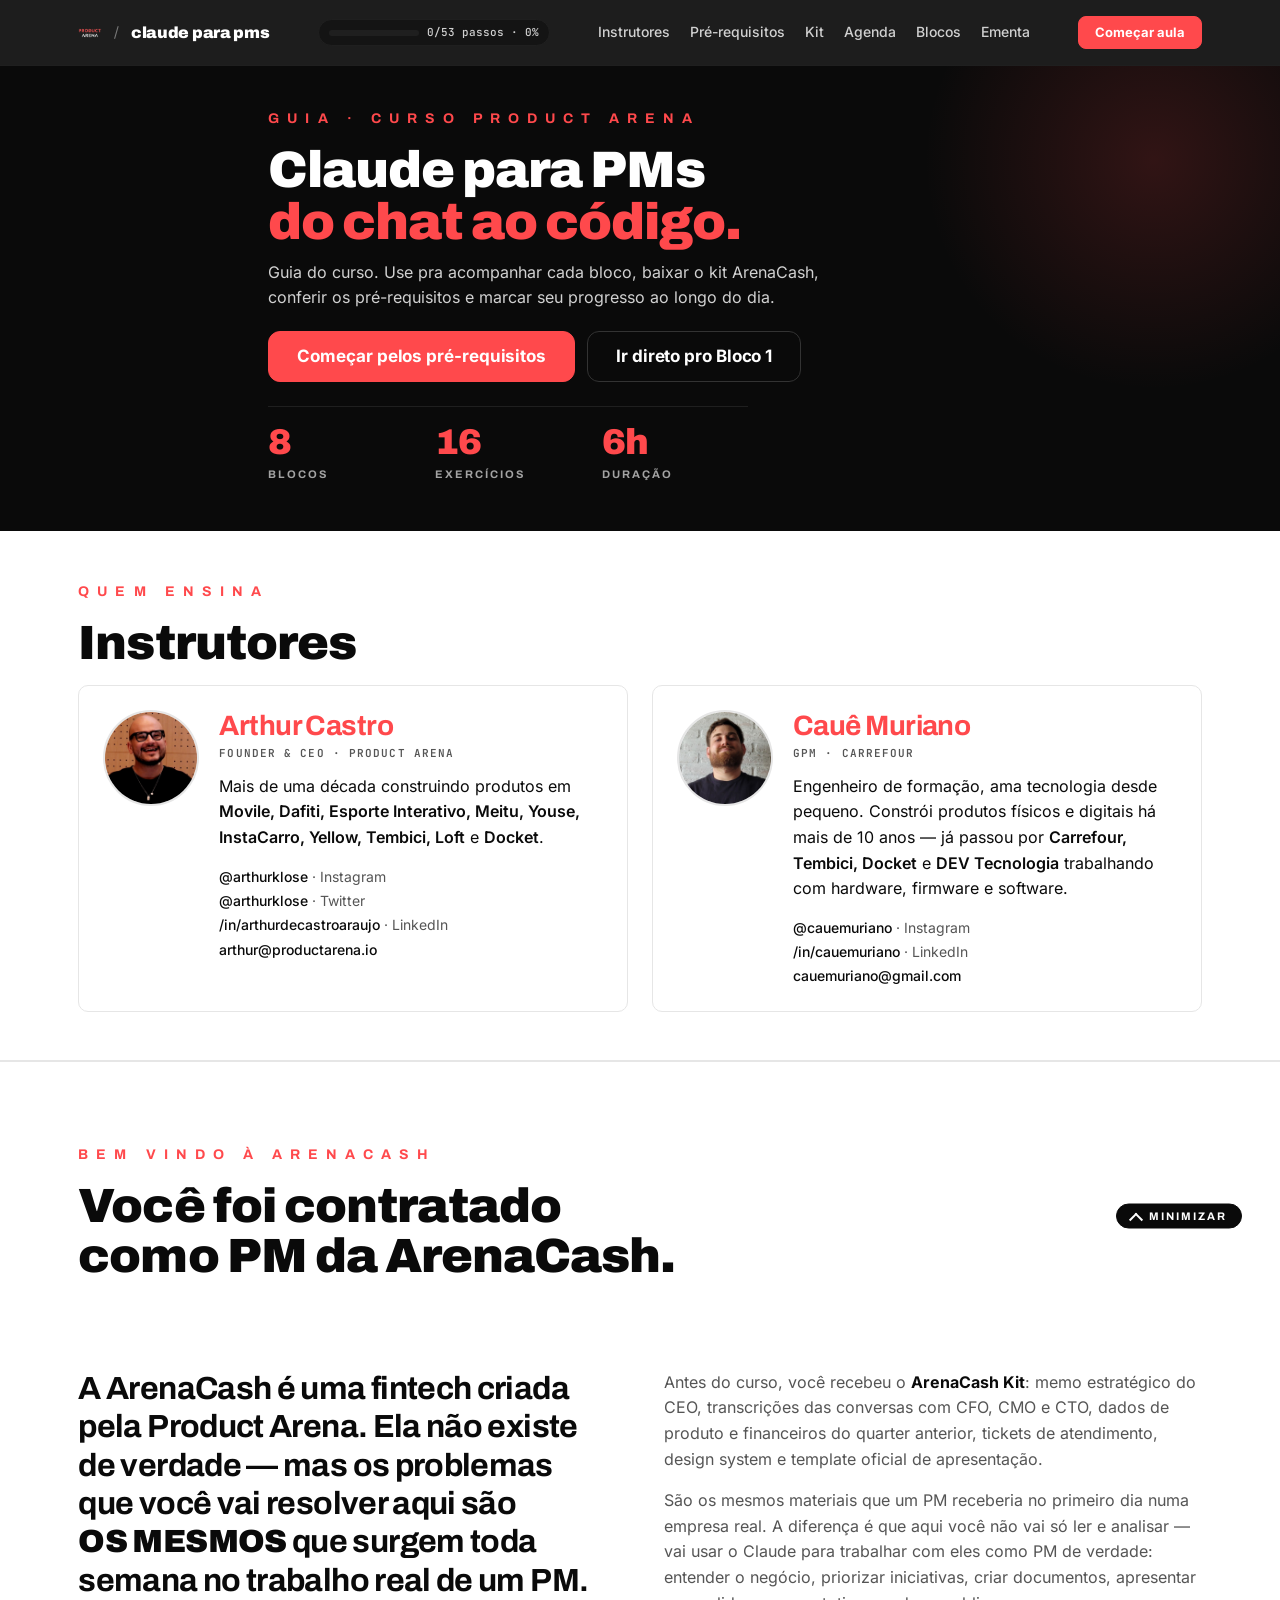
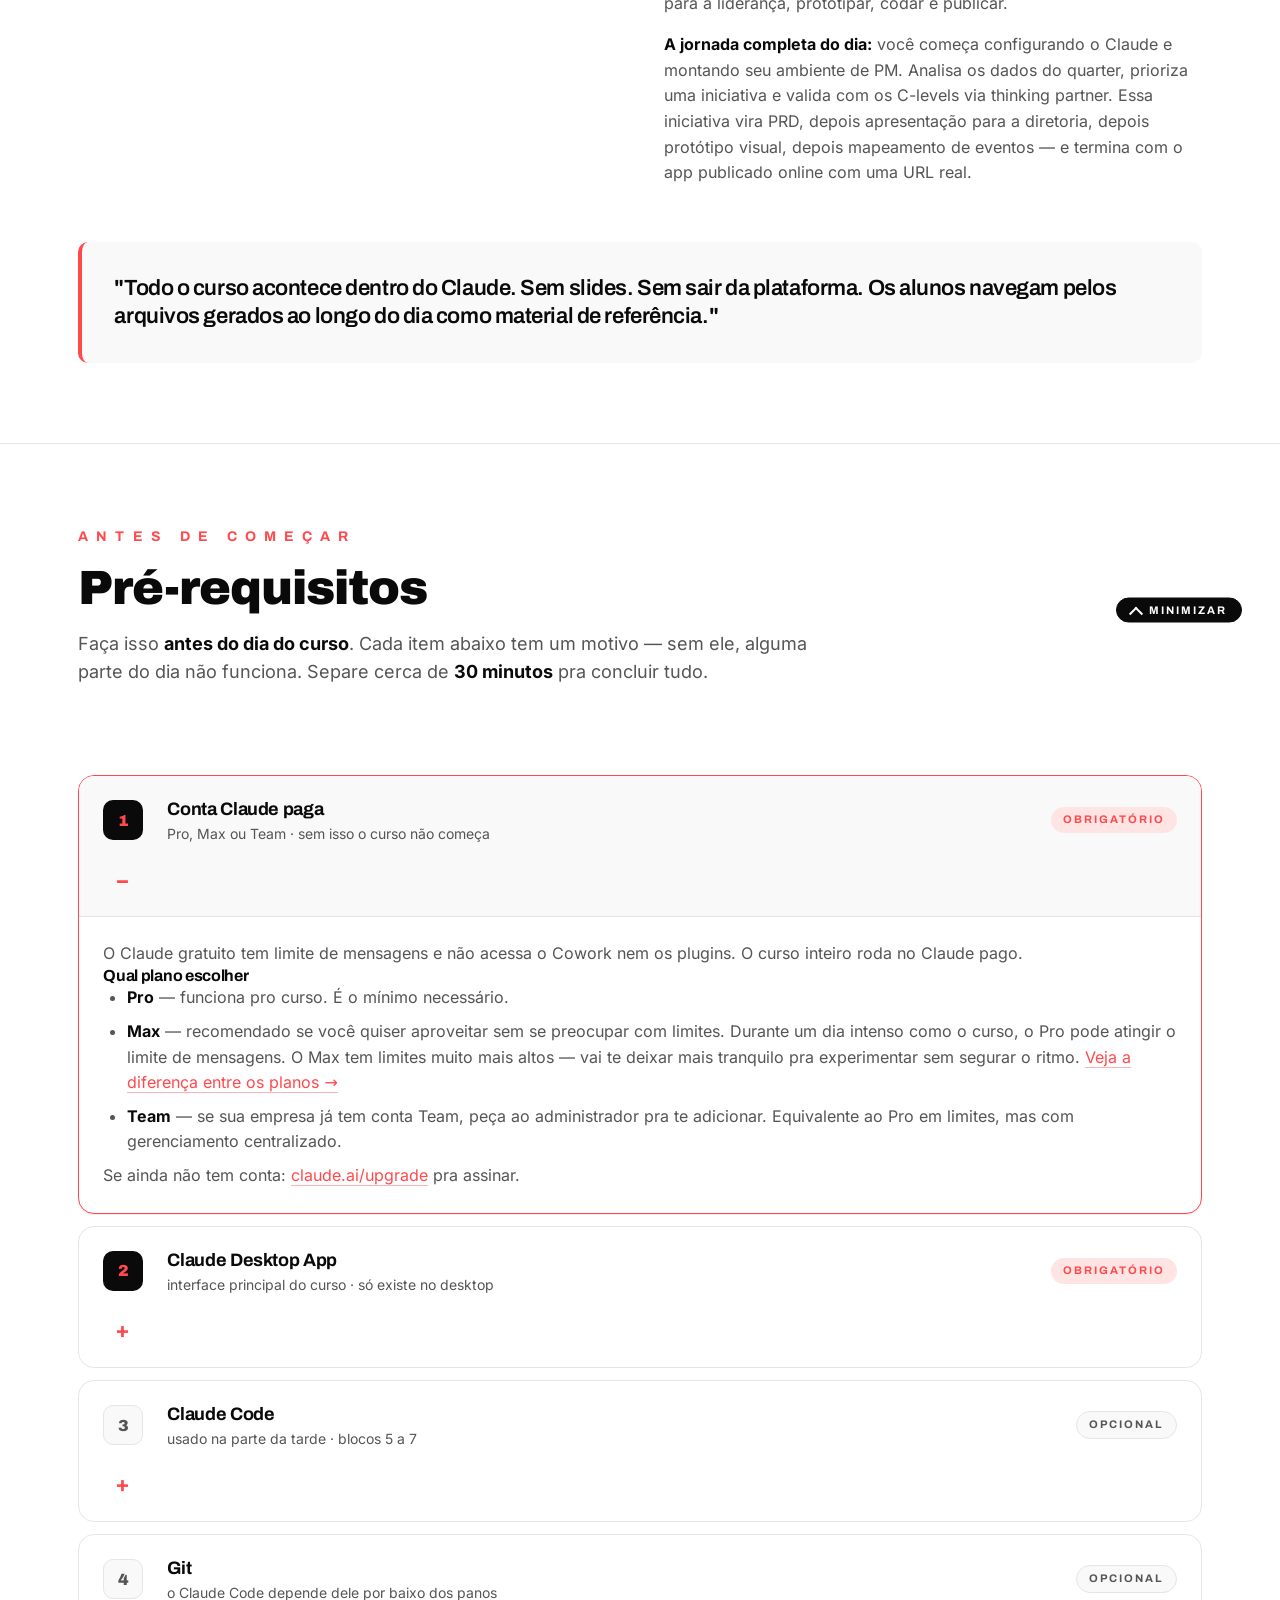
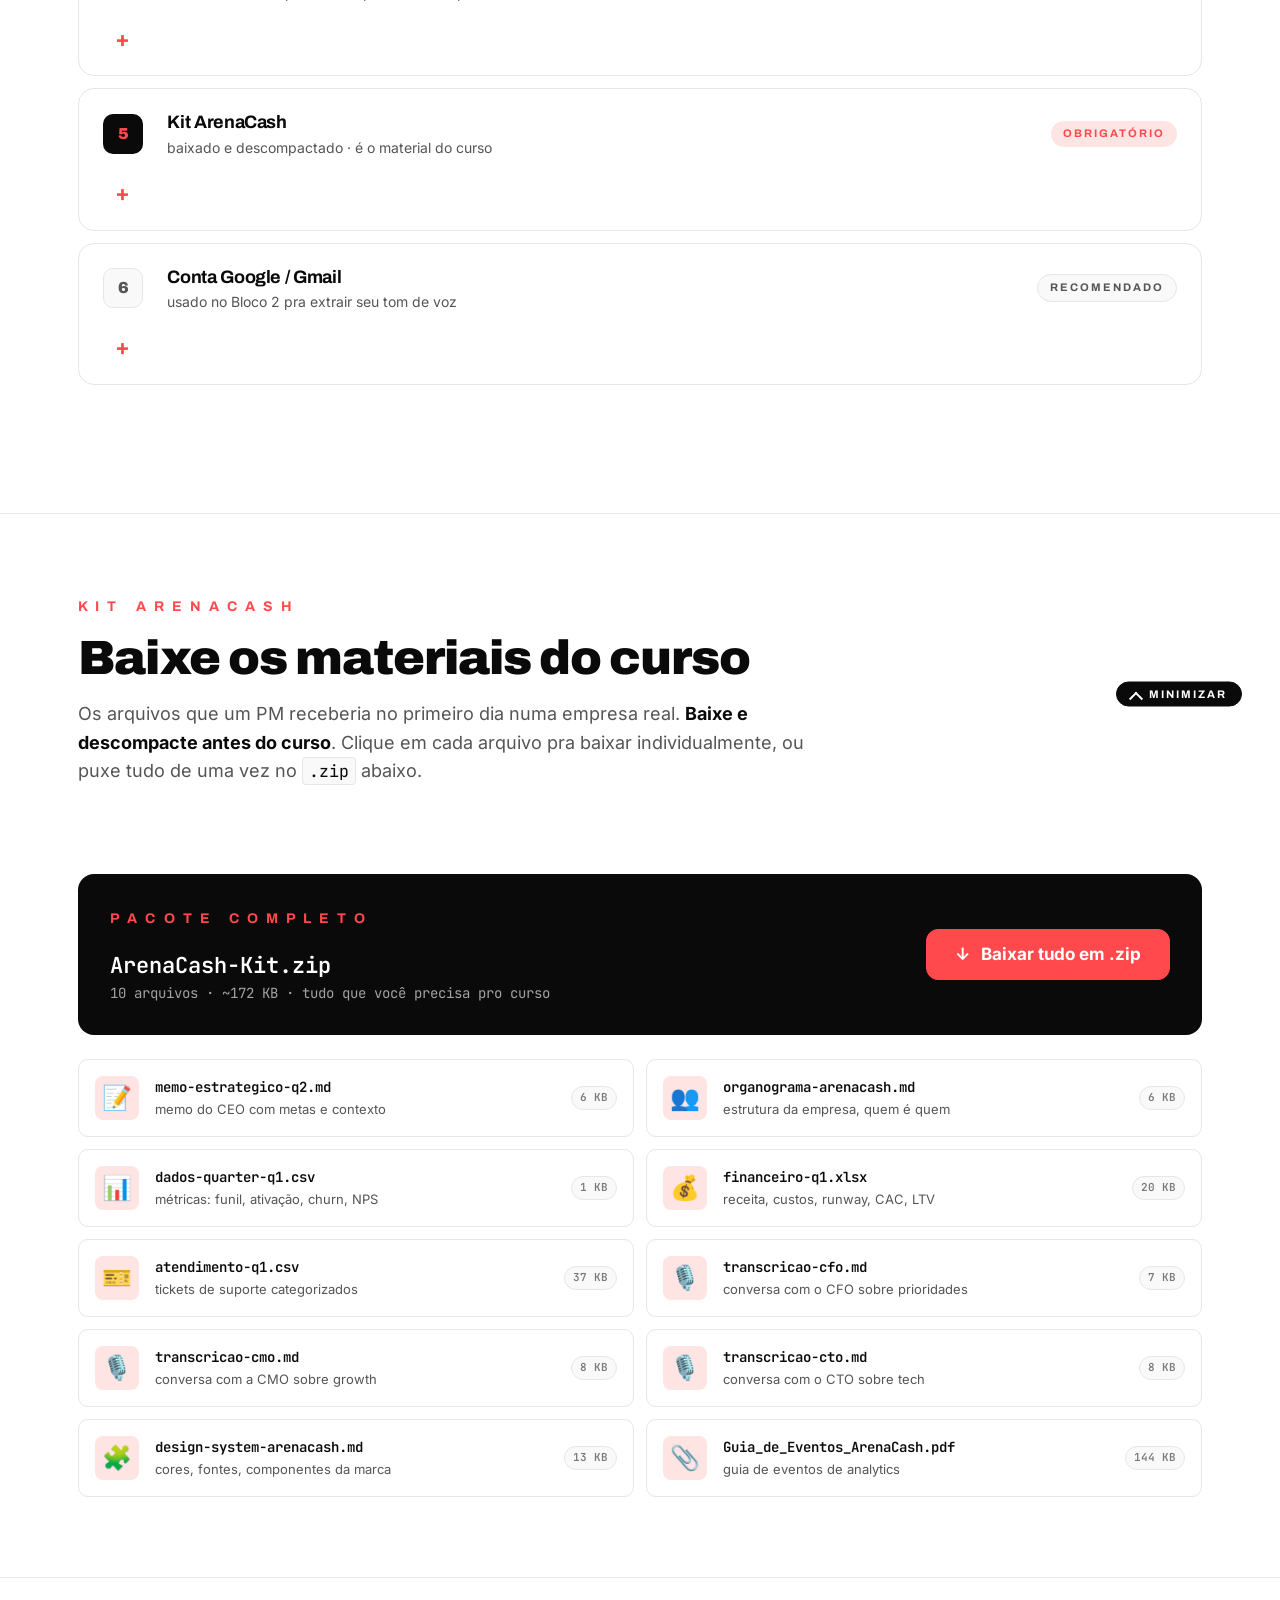
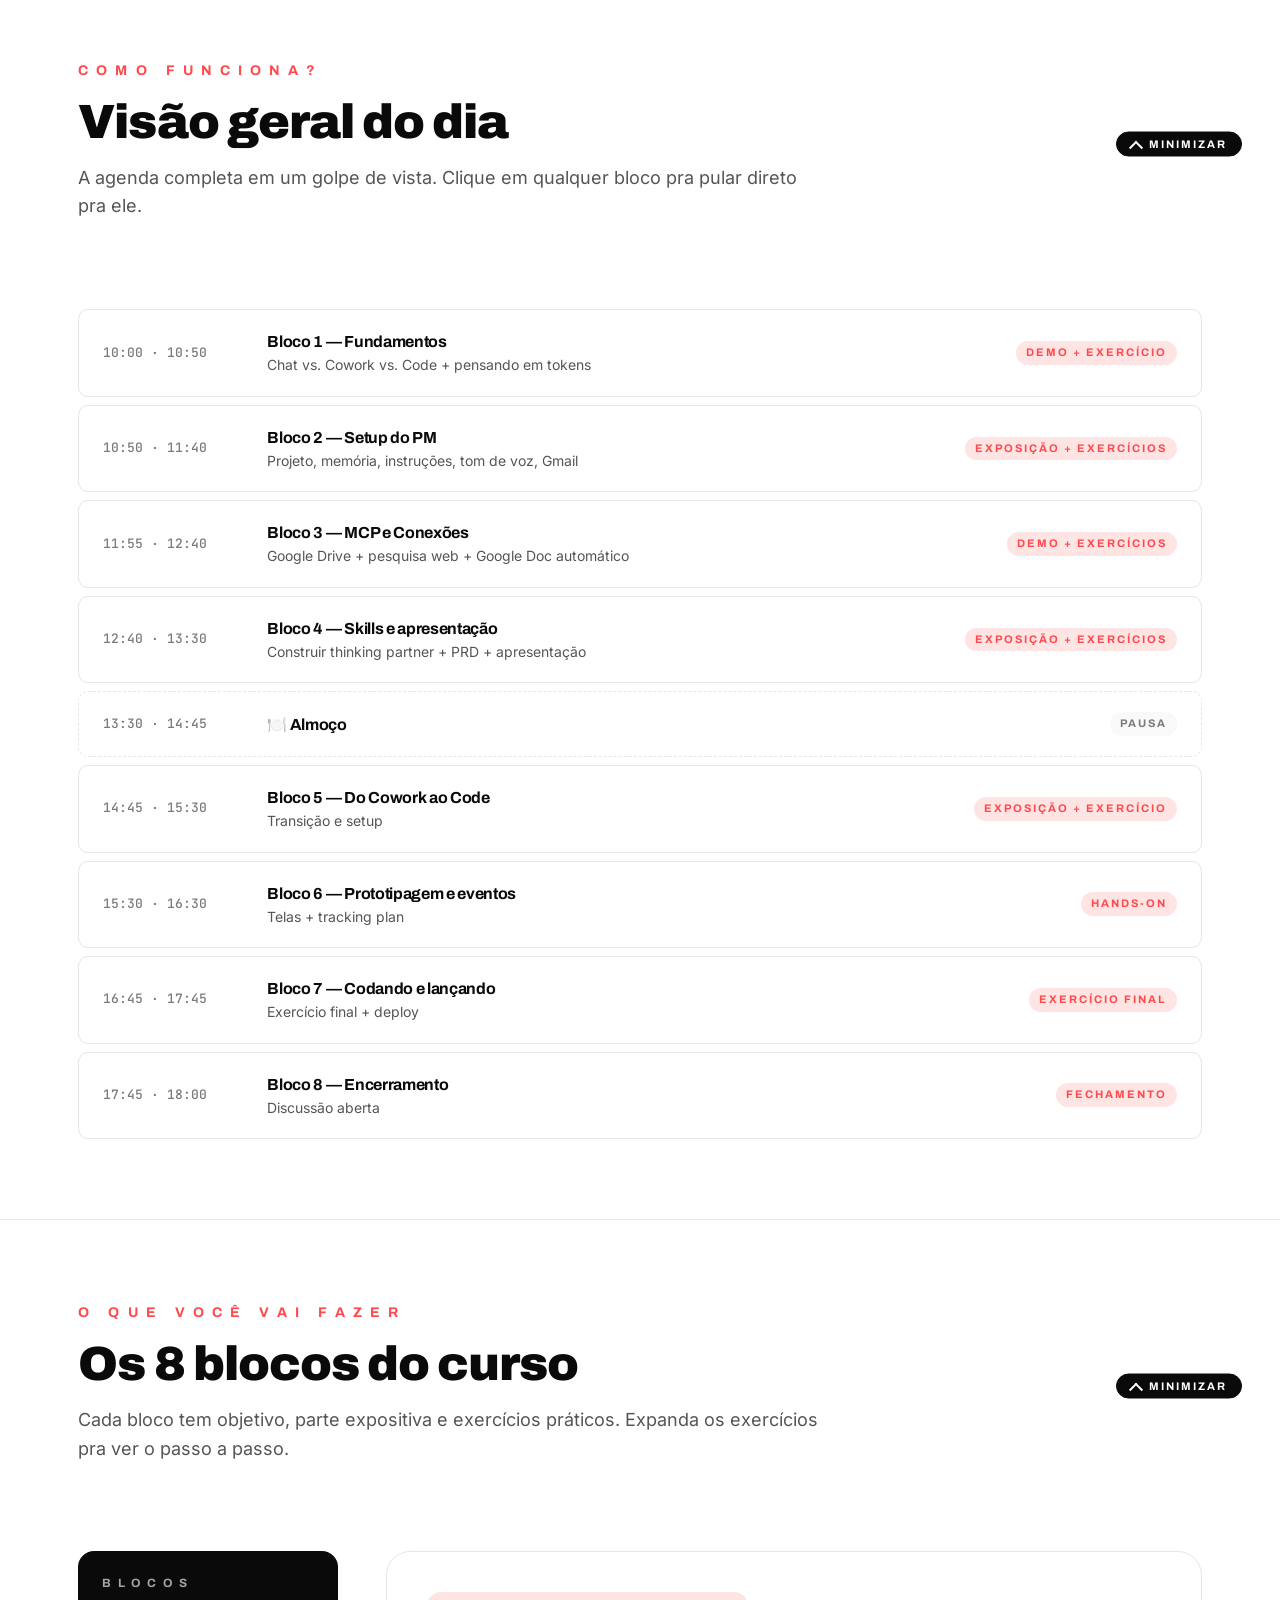
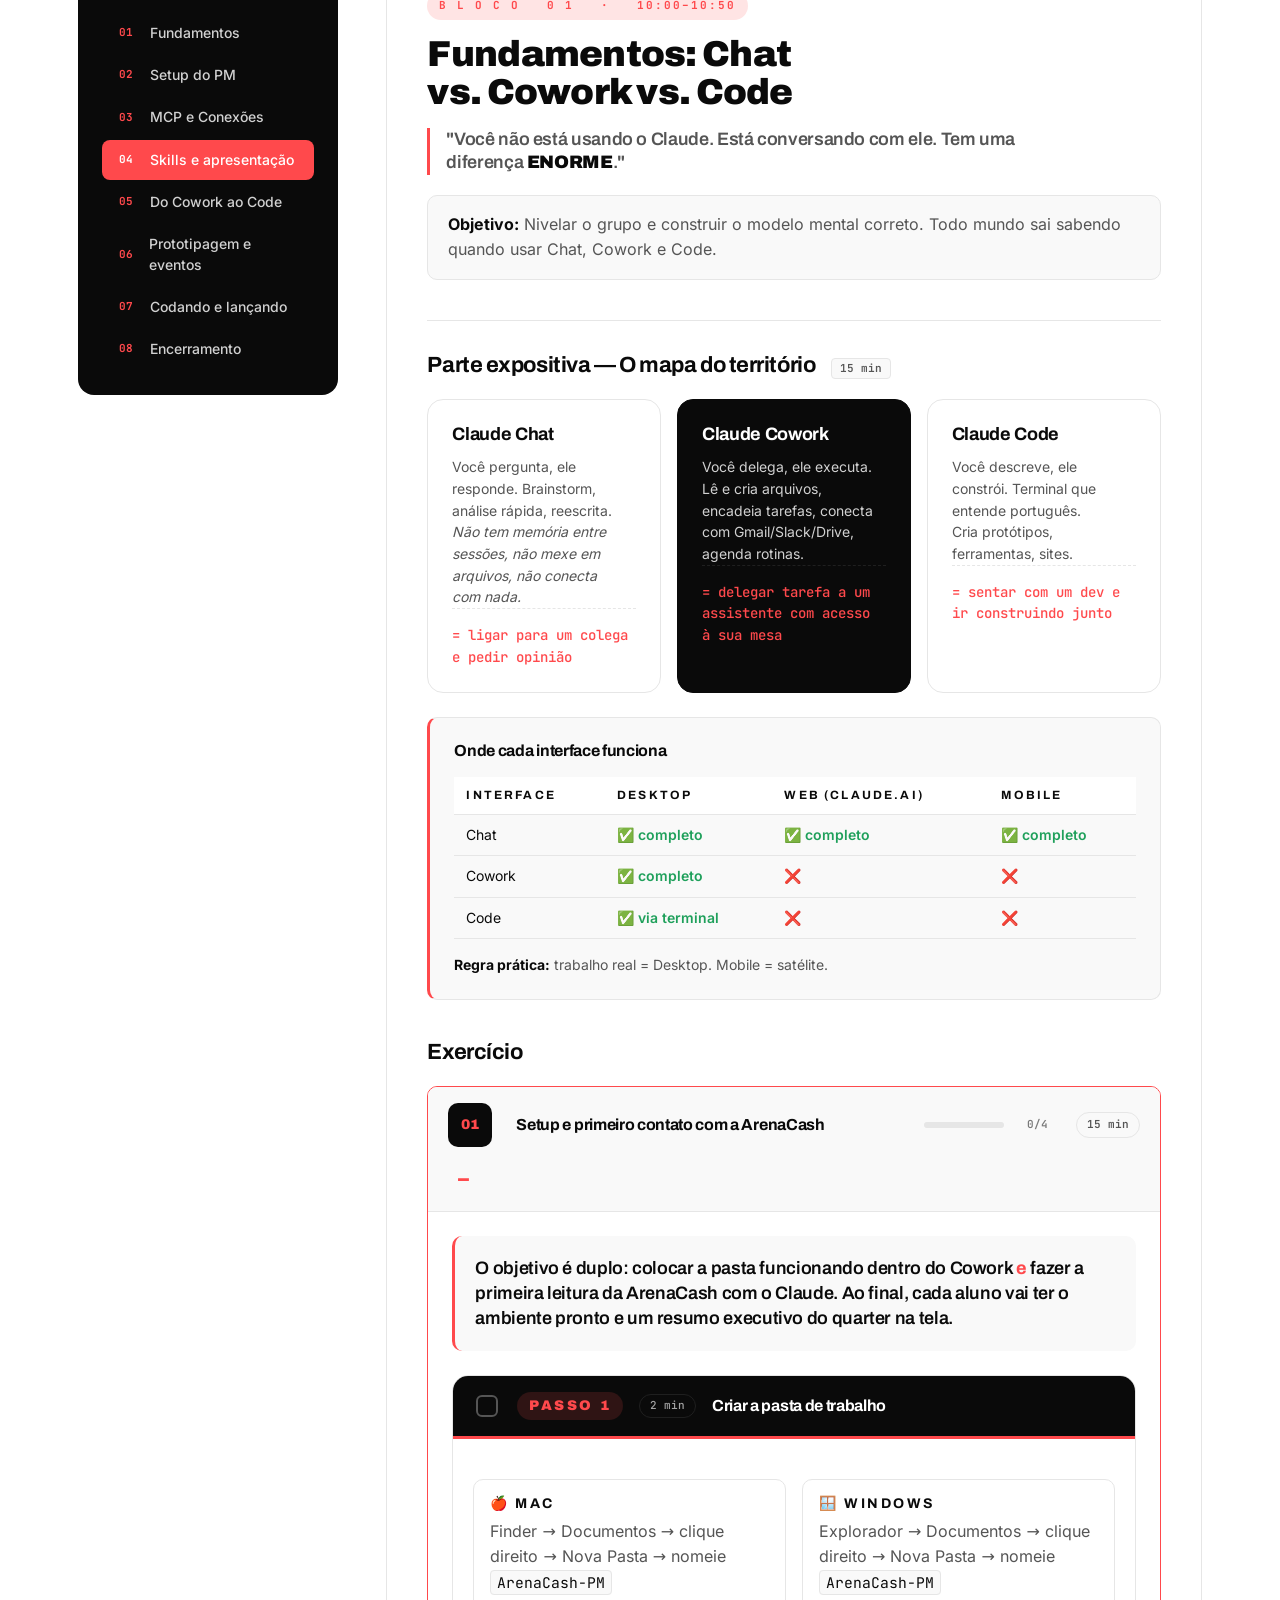
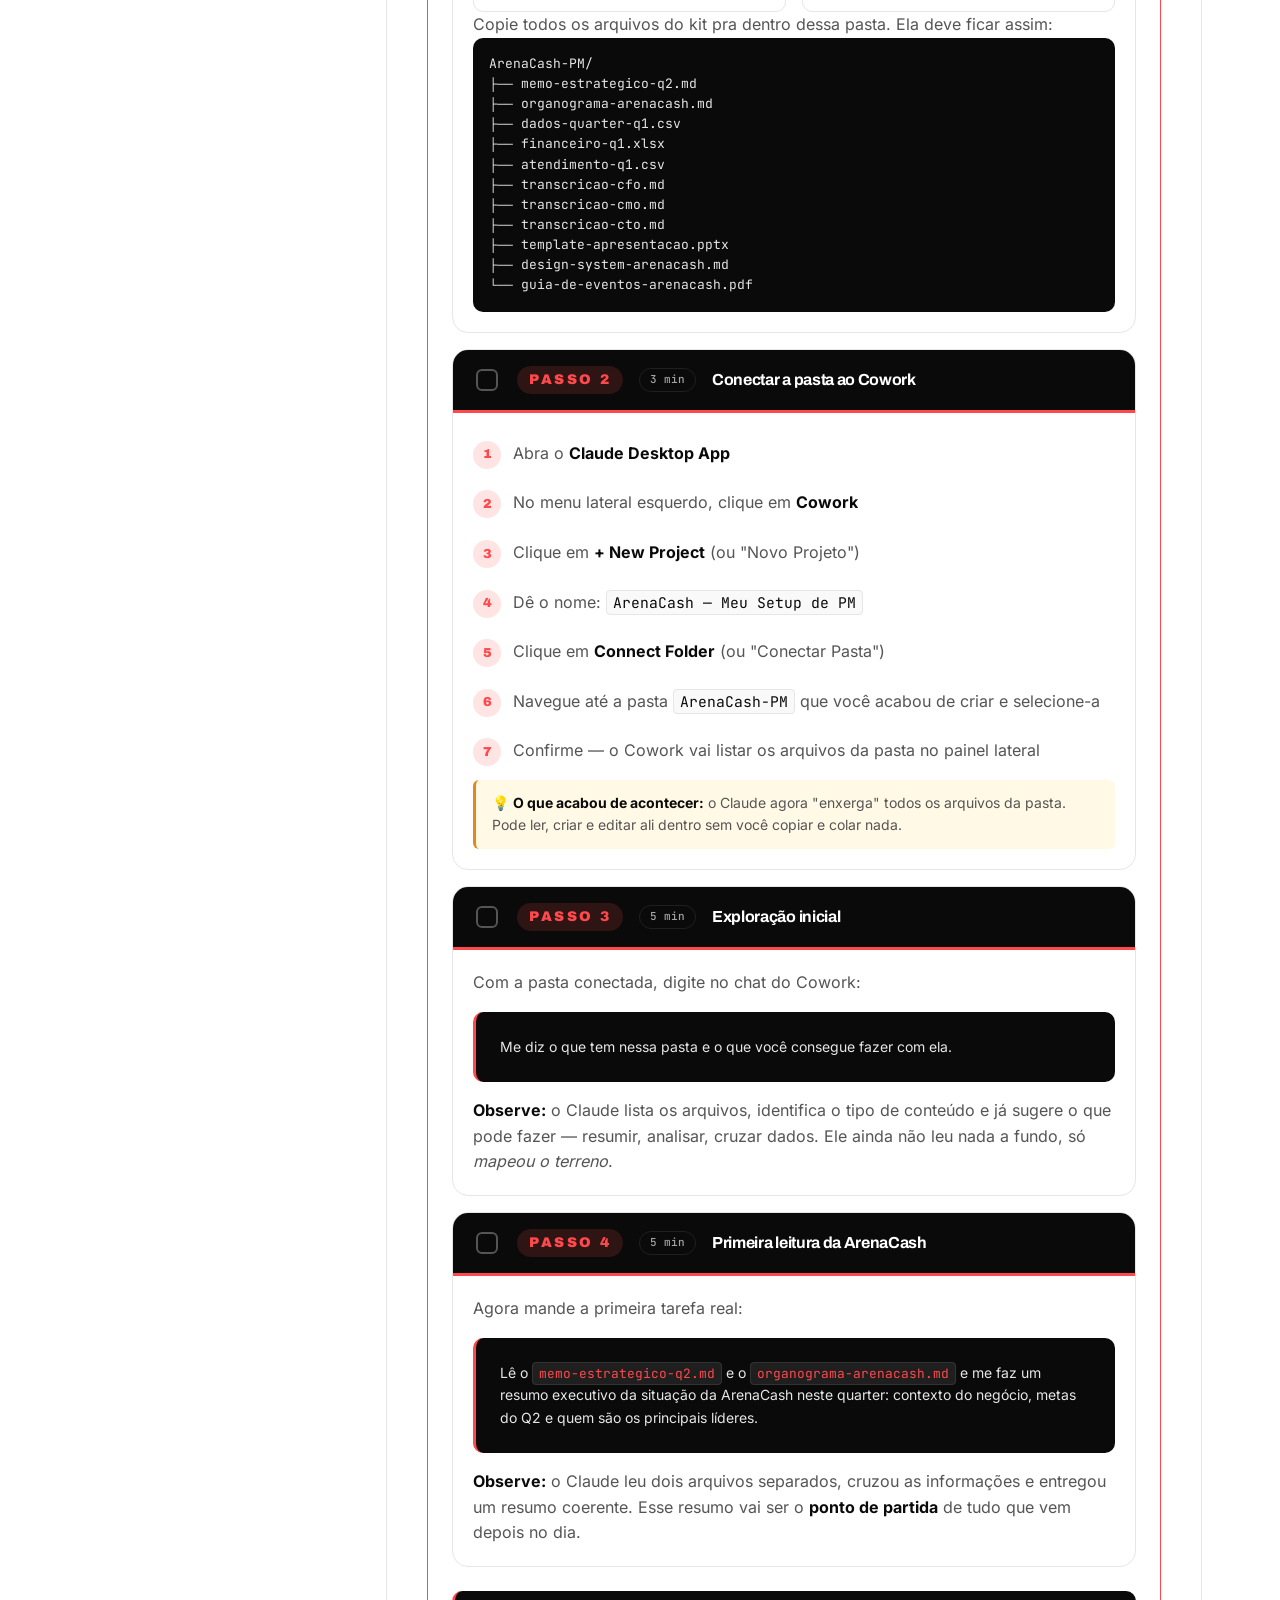
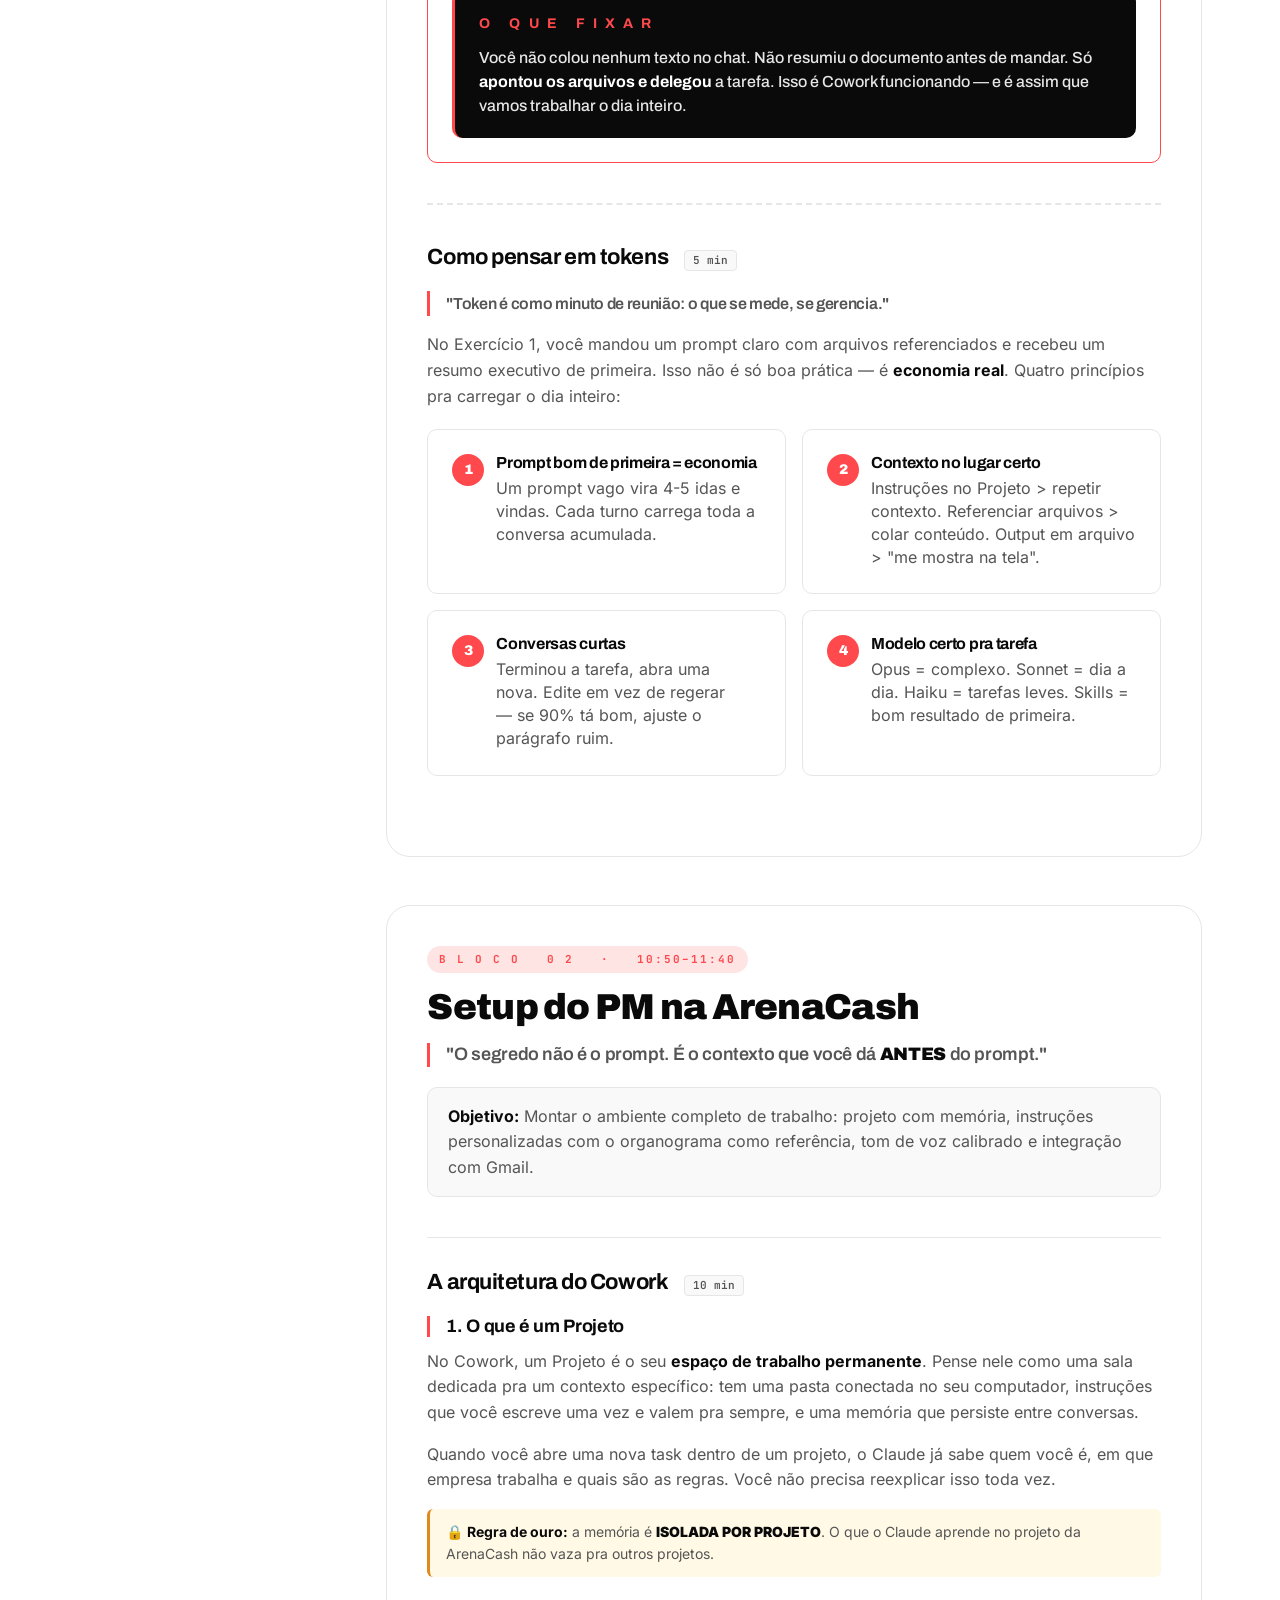
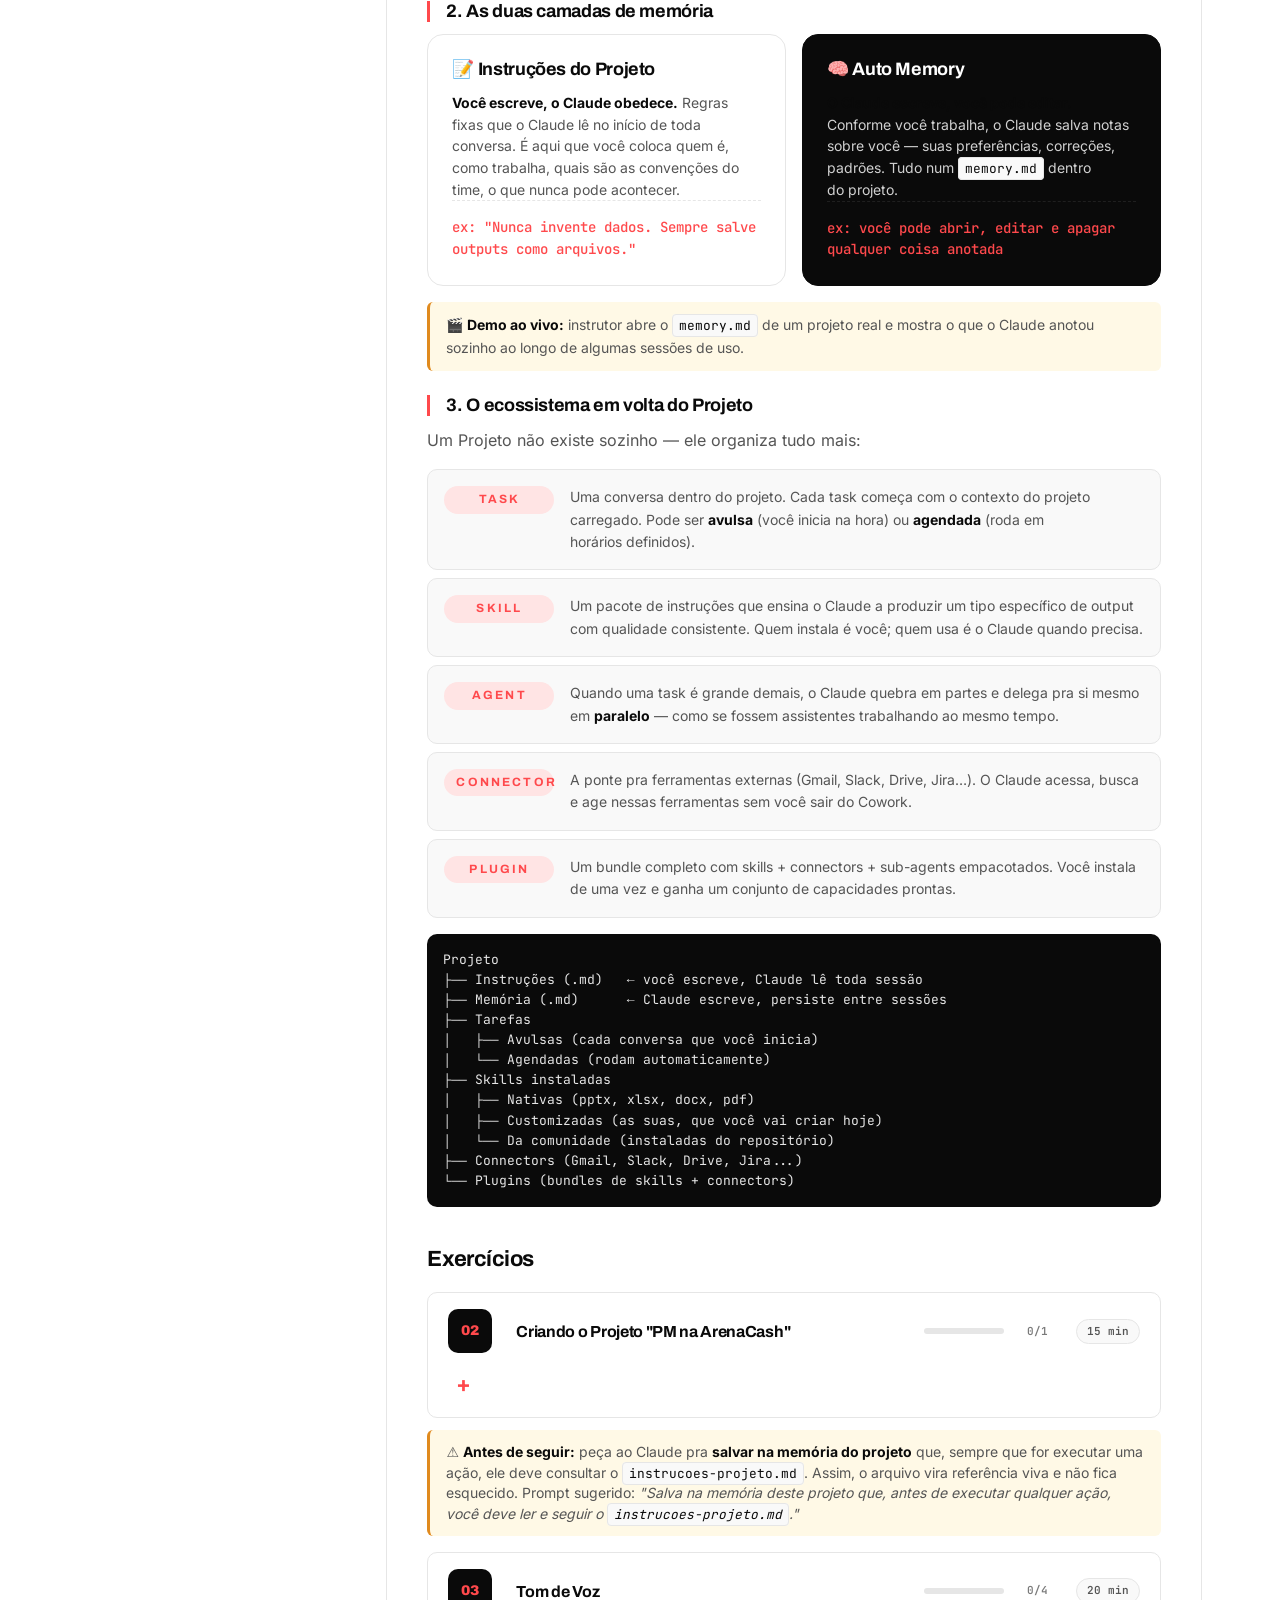
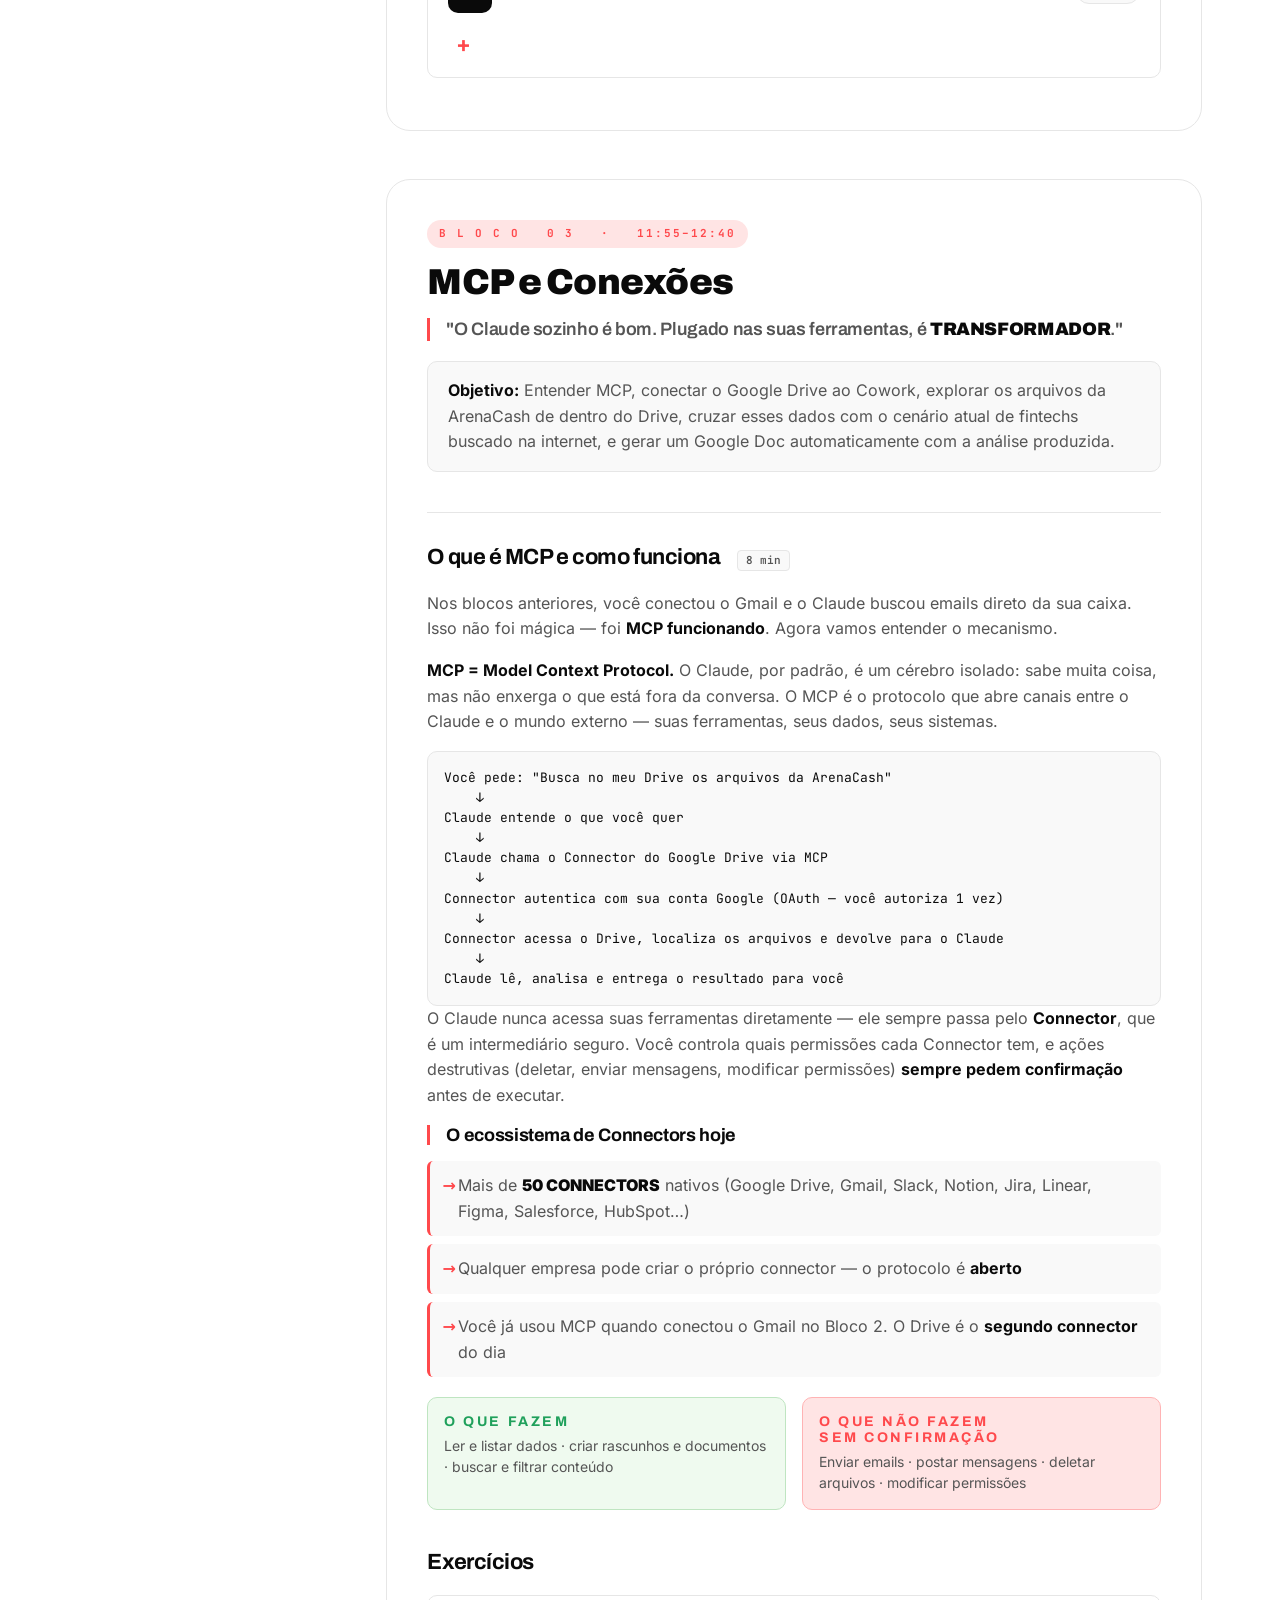
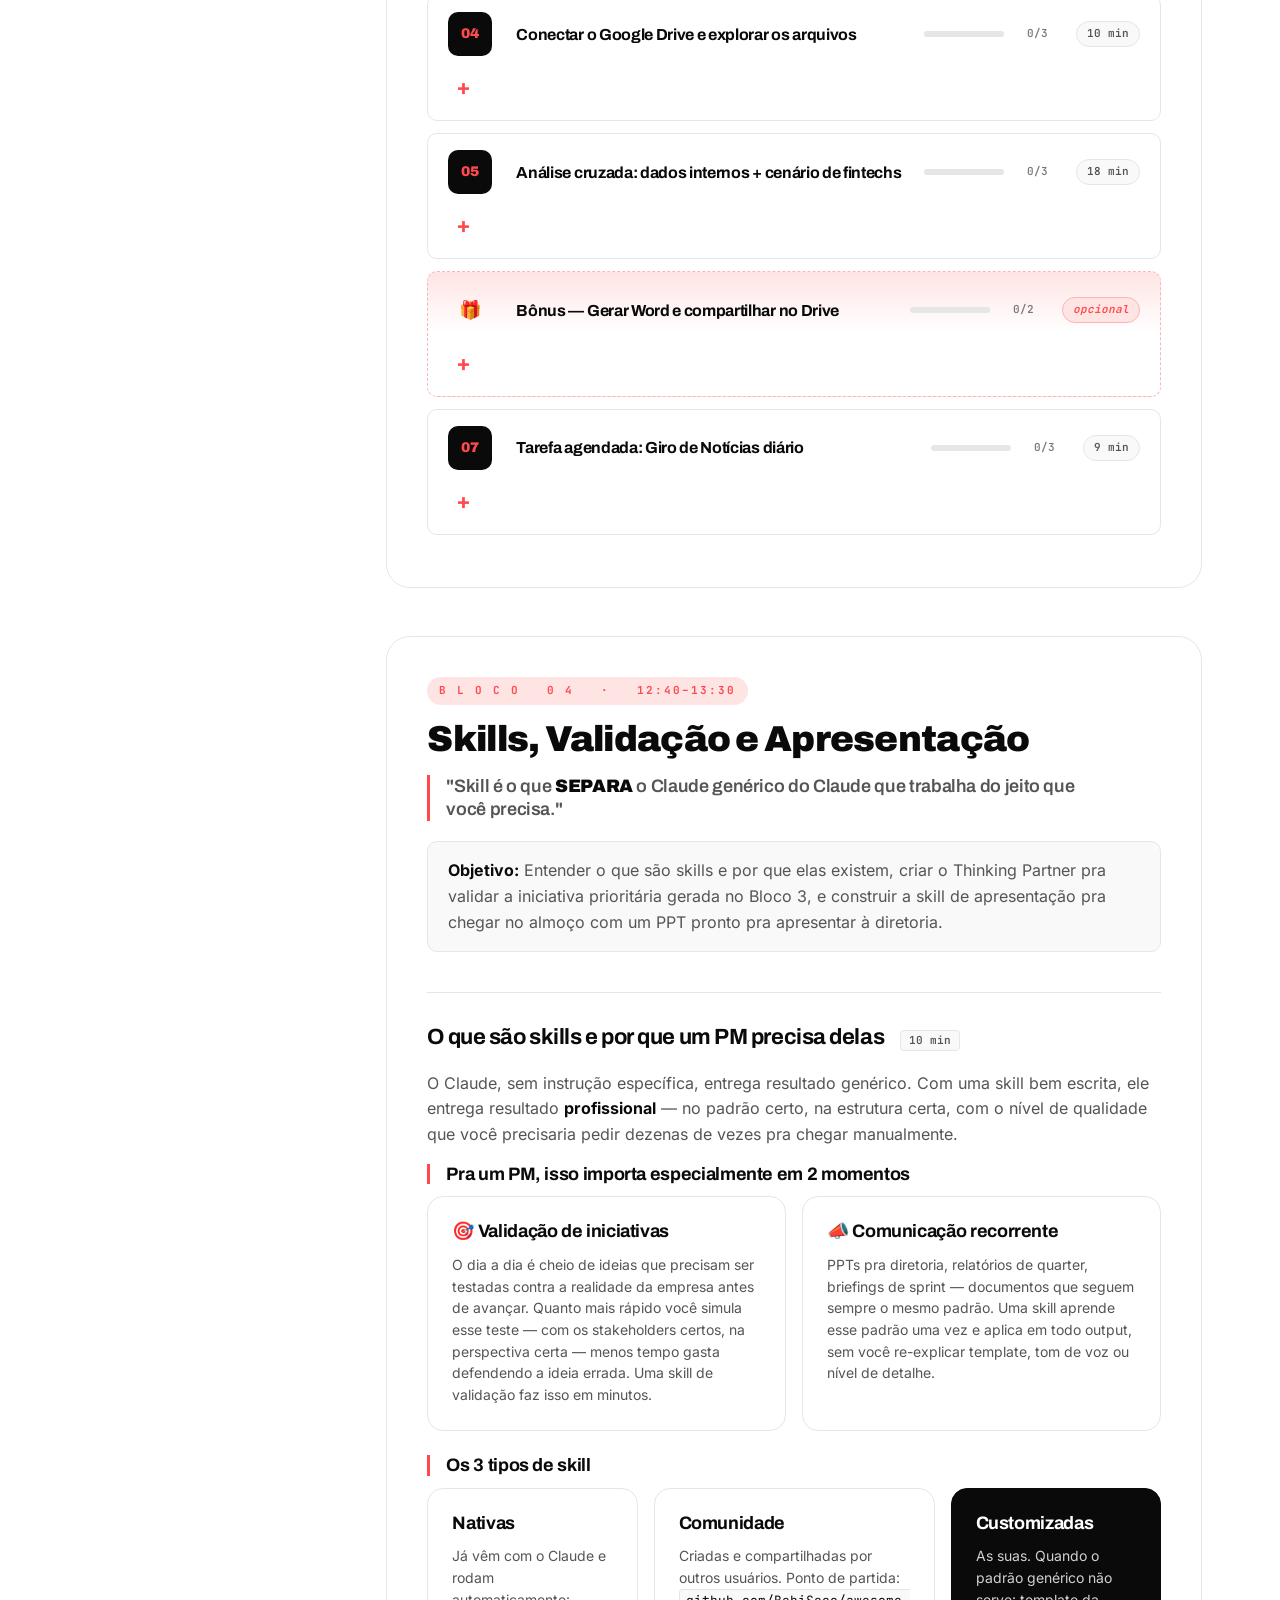
==== index.html @ aeb5fcd0 "Remove Bloco 5 / Ex 13 (Conectar ao Git) and renumber cascade Drops the standalone "Conectar ao Git " ====
<!DOCTYPE html>

<html lang="pt-BR">
<head>
<meta charset="utf-8"/>
<meta content="width=device-width, initial-scale=1.0" name="viewport"/>
<title>Claude para PMs — Do Chat ao Código | Product Arena</title>
<meta content="Curso hands-on de 6 horas. Entra como PM na ArenaCash pela manhã. Sai com um produto no ar à tarde. Tudo dentro do Claude." name="description"/>
<link href="styles.css" rel="stylesheet"/>
</head>
<body>
<header class="topbar">
<div class="topbar-inner">
<a class="brand" href="#top">
<img alt="Product Arena" src="assets/logo-pa.png"/>
<span class="brand-sep">/</span>
<span class="brand-word-long">claude para pms</span>
</a>
<nav class="top-nav">
<a href="#instrutores">Instrutores</a>
<a href="#pre-requisitos">Pré-requisitos</a>
<a href="#kit">Kit</a>
<a href="#visao-geral">Agenda</a>
<a href="#blocos">Blocos</a>
<a href="ementa.html">Ementa</a>
</nav>
<button class="btn btn--primary btn--sm" onclick="document.getElementById('bloco-1').scrollIntoView({behavior:'smooth'})">Começar aula</button>
</div>
</header>
<main id="top">
<!-- HERO -->
<section class="hero hero--workbook">
  <div class="hero-inner">
<div class="hero-content">
<span class="pa-eyebrow pa-eyebrow--red">G U I A   ·   C U R S O   P R O D U C T   A R E N A</span>
<h1>Claude para PMs <span class="accent">do chat ao código.</span></h1>
<p class="hero-sub">
            Guia do curso. Use pra acompanhar cada bloco, baixar o kit ArenaCash, conferir os pré-requisitos e marcar seu progresso ao longo do dia.
          </p>
<div class="hero-cta">
<a class="btn btn--primary btn--lg" href="#pre-requisitos">Começar pelos pré-requisitos</a>
<a class="btn btn--ghost btn--lg" href="#bloco-1">Ir direto pro Bloco 1</a>
</div>
<div class="hero-stats-grid">
<div class="hero-stat"><span class="num">8</span><span class="label">blocos</span></div>
<div class="hero-stat"><span class="num">16</span><span class="label">exercícios</span></div>
<div class="hero-stat"><span class="num">6h</span><span class="label">duração</span></div>
</div>
</div>
</div>
</section>
<!-- INSTRUTORES -->
<section class="instructors-section" id="instrutores">
<div class="container">
<div class="section-head">
<span class="pa-eyebrow pa-eyebrow--red">Q U E M   E N S I N A</span>
<h2>Instrutores</h2>
</div>
<div class="instructors-grid">
<div class="instructor-card">
<img alt="Arthur Castro" class="instructor-photo" src="assets/instrutor-arthur.jpeg"/>
<div class="instructor-content">
<h3>Arthur Castro</h3>
<p class="instructor-role">Founder &amp; CEO · Product Arena</p>
<p class="instructor-bio">Mais de uma década construindo produtos em <strong>Movile, Dafiti, Esporte Interativo, Meitu, Youse, InstaCarro, Yellow, Tembici, Loft</strong> e <strong>Docket</strong>.</p>
<ul class="instructor-links">
<li><a href="https://instagram.com/arthurklose" rel="noopener" target="_blank">@arthurklose</a> · Instagram</li>
<li><a href="https://twitter.com/arthurklose" rel="noopener" target="_blank">@arthurklose</a> · Twitter</li>
<li><a href="https://linkedin.com/in/arthurdecastroaraujo" rel="noopener" target="_blank">/in/arthurdecastroaraujo</a> · LinkedIn</li>
<li><a href="mailto:arthur@productarena.io">arthur@productarena.io</a></li>
</ul>
</div>
</div>
<div class="instructor-card">
<img alt="Cauê Muriano" class="instructor-photo" src="assets/instrutor-caue.jpeg"/>
<div class="instructor-content">
<h3>Cauê Muriano</h3>
<p class="instructor-role">GPM · Carrefour</p>
<p class="instructor-bio">Engenheiro de formação, ama tecnologia desde pequeno. Constrói produtos físicos e digitais há mais de 10 anos — já passou por <strong>Carrefour, Tembici, Docket</strong> e <strong>DEV Tecnologia</strong> trabalhando com hardware, firmware e software.</p>
<ul class="instructor-links">
<li><a href="https://instagram.com/cauemuriano" rel="noopener" target="_blank">@cauemuriano</a> · Instagram</li>
<li><a href="https://linkedin.com/in/cauemuriano" rel="noopener" target="_blank">/in/cauemuriano</a> · LinkedIn</li>
<li><a href="mailto:cauemuriano@gmail.com">cauemuriano@gmail.com</a></li>
</ul>
</div>
</div>
</div>
</div>
</section>
<details class="section section-collapse" id="bem-vindo" open=""><summary class="section-summary"><div class="container"><div class="section-head">
<span class="pa-eyebrow pa-eyebrow--red">B E M   V I N D O   À   A R E N A C A S H</span>
<h2>Você foi contratado como PM da ArenaCash.</h2>
<span aria-hidden="true" class="section-chevron"></span></div></div></summary><div class="section-body"><div class="container">

<div class="welcome-body">
<div>
<p class="lead">A ArenaCash é uma fintech criada pela Product Arena. Ela não existe de verdade — mas os problemas que você vai resolver aqui são <strong class="shout">os mesmos</strong> que surgem toda semana no trabalho real de um PM.</p>
</div>
<div>
<p>Antes do curso, você recebeu o <strong>ArenaCash Kit</strong>: memo estratégico do CEO, transcrições das conversas com CFO, CMO e CTO, dados de produto e financeiros do quarter anterior, tickets de atendimento, design system e template oficial de apresentação.</p>
<p>São os mesmos materiais que um PM receberia no primeiro dia numa empresa real. A diferença é que aqui você não vai só ler e analisar — vai usar o Claude para trabalhar com eles como PM de verdade: entender o negócio, priorizar iniciativas, criar documentos, apresentar para a liderança, prototipar, codar e publicar.</p>
<p><strong>A jornada completa do dia:</strong> você começa configurando o Claude e montando seu ambiente de PM. Analisa os dados do quarter, prioriza uma iniciativa e valida com os C-levels via thinking partner. Essa iniciativa vira PRD, depois apresentação para a diretoria, depois protótipo visual, depois mapeamento de eventos — e termina com o app publicado online com uma URL real.</p>
</div>
</div>
<div class="welcome-quote">
          "Todo o curso acontece dentro do Claude. Sem slides. Sem sair da plataforma. Os alunos navegam pelos arquivos gerados ao longo do dia como material de referência."
        </div>
</div></div></details><details class="section section-collapse" id="pre-requisitos" open=""><summary class="section-summary"><div class="container"><div class="section-head">
<span class="pa-eyebrow pa-eyebrow--red">A N T E S   D E   C O M E Ç A R</span>
<h2>Pré-requisitos</h2>
<p>Faça isso <strong>antes do dia do curso</strong>. Cada item abaixo tem um motivo — sem ele, alguma parte do dia não funciona. Separe cerca de <strong>30 minutos</strong> pra concluir tudo.</p>
<span aria-hidden="true" class="section-chevron"></span></div></div></summary><div class="section-body"><div class="container">

<div class="prereq-list">
<!-- 1. Conta Claude paga -->
<details class="setup-step" open="">
<summary>
<span class="step-num">1</span>
<div class="step-title">
<strong>Conta Claude paga</strong>
<span>Pro, Max ou Team · sem isso o curso não começa</span>
</div>
<span class="step-status required">Obrigatório</span>
</summary>
<div class="step-body">
<p>O Claude gratuito tem limite de mensagens e não acessa o Cowork nem os plugins. O curso inteiro roda no Claude pago.</p>
<h4>Qual plano escolher</h4>
<ul>
<li><strong>Pro</strong> — funciona pro curso. É o mínimo necessário.</li>
<li><strong>Max</strong> — recomendado se você quiser aproveitar sem se preocupar com limites. Durante um dia intenso como o curso, o Pro pode atingir o limite de mensagens. O Max tem limites muito mais altos — vai te deixar mais tranquilo pra experimentar sem segurar o ritmo. <a href="https://claude.ai/upgrade" rel="noopener" target="_blank">Veja a diferença entre os planos →</a></li>
<li><strong>Team</strong> — se sua empresa já tem conta Team, peça ao administrador pra te adicionar. Equivalente ao Pro em limites, mas com gerenciamento centralizado.</li>
</ul>
<p>Se ainda não tem conta: <a href="https://claude.ai/upgrade" rel="noopener" target="_blank">claude.ai/upgrade</a> pra assinar.</p>
</div>
</details>
<!-- 2. Claude Desktop -->
<details class="setup-step">
<summary>
<span class="step-num">2</span>
<div class="step-title">
<strong>Claude Desktop App</strong>
<span>interface principal do curso · só existe no desktop</span>
</div>
<span class="step-status required">Obrigatório</span>
</summary>
<div class="step-body">
<p>O Cowork — que usamos <strong>toda a manhã</strong> — só existe no Desktop. No navegador e no celular ele não aparece.</p>
<ol>
<li>Baixe o instalador em <a href="https://claude.ai/download" rel="noopener" target="_blank">claude.ai/download</a> (Mac ou Windows)</li>
<li>Abra o arquivo baixado e siga a instalação normalmente</li>
<li>Faça login com a mesma conta Claude paga do passo anterior</li>
<li>Verifique que aparece a opção <strong>Cowork</strong> no menu lateral — se aparecer, tá tudo certo</li>
</ol>
</div>
</details>
<!-- 3. Claude Code -->
<details class="setup-step optional">
<summary>
<span class="step-num">3</span>
<div class="step-title">
<strong>Claude Code</strong>
<span>usado na parte da tarde · blocos 5 a 7</span>
</div>
<span class="step-status optional">Opcional</span>
</summary>
<div class="step-body">
<p>Claude Code é uma ferramenta que você instala no terminal e que permite criar protótipos, sites e scripts em conversa com o Claude. É a ferramenta da parte da tarde.</p>
<p>Pra instalar, você vai precisar de duas coisas na ordem abaixo:</p>
<div class="substep">
<h4>3a · Node.js (versão 18 ou mais recente)</h4>
<p>Node.js é o motor que roda o Claude Code. Você provavelmente já tem — verifique antes de instalar.</p>
<ol>
<li>Abra o Terminal (Mac: <code>Cmd + Espaço</code> → "Terminal") ou PowerShell (Windows: tecla Windows → "PowerShell")</li>
<li>Digite <code>node --version</code> e pressione Enter</li>
<li>Se aparecer algo como <code>v20.x.x</code> ou <code>v22.x.x</code>, você já tem. Pule pro 3b.</li>
<li>Se não aparecer nada: <a href="https://nodejs.org/en/download" rel="noopener" target="_blank">nodejs.org/en/download</a> e baixe a versão <strong>LTS</strong> pro seu SO. Instalador padrão.</li>
</ol>
</div>
<div class="substep">
<h4>3b · Claude Code</h4>
<p>Com o Node instalado, no mesmo terminal cole o comando abaixo e pressione Enter:</p>
<pre class="code-block">npm install -g @anthropic-ai/claude-code</pre>
<p>Aguarde (pode demorar 1-2 minutos). Depois verifique:</p>
<pre class="code-block">claude --version</pre>
<p>Se aparecer o número da versão, tá instalado. Documentação: <a href="https://docs.anthropic.com/pt/docs/claude-code/overview" rel="noopener" target="_blank">docs.anthropic.com/pt/docs/claude-code</a>.</p>
</div>
</div>
</details>
<!-- 4. Git -->
<details class="setup-step optional">
<summary>
<span class="step-num">4</span>
<div class="step-title">
<strong>Git</strong>
<span>o Claude Code depende dele por baixo dos panos</span>
</div>
<span class="step-status optional">Opcional</span>
</summary>
<div class="step-body">
<p>Git é um sistema de controle de versão. O Claude Code usa por baixo dos panos pra gerenciar arquivos e mudanças — <strong>sem ele, o Code pode dar erro na inicialização</strong>.</p>
<ul>
<li><strong>Mac:</strong> Git já vem instalado na maioria dos casos. Verifique com <code>git --version</code> no Terminal. Se não tiver, o próprio Mac vai oferecer instalar automaticamente — aceite.</li>
<li><strong>Windows:</strong> Verifique com <code>git --version</code> no PowerShell. Se não tiver, baixe em <a href="https://git-scm.com/download/win" rel="noopener" target="_blank">git-scm.com/download/win</a> (opções padrão, não precisa mexer em nada).</li>
</ul>
</div>
</details>
<!-- 5. Kit -->
<details class="setup-step">
<summary>
<span class="step-num">5</span>
<div class="step-title">
<strong>Kit ArenaCash</strong>
<span>baixado e descompactado · é o material do curso</span>
</div>
<span class="step-status required">Obrigatório</span>
</summary>
<div class="step-body">
<p>O kit contém todos os documentos da empresa fictícia que vamos usar no dia: memo estratégico, organograma, dados de Q1, transcrições dos C-levels, design system e guia de eventos.</p>
<p class="step-download-row"><a class="btn btn--primary btn--sm" href="ArenaCash-Kit.zip" download>↓ &nbsp; Baixar ArenaCash-Kit.zip</a> <span class="or-sep">ou</span> <a href="#kit">ver arquivos individuais na seção Kit →</a></p>
<p><strong>Depois de baixar:</strong></p>
<ul>
<li>Descompacte em algum lugar fácil de achar (ex: Desktop ou Documentos)</li>
<li>Renomeie a pasta pra <code>ArenaCash-PM</code></li>
<li>Verifique que consegue ver arquivos <code>.md</code>, <code>.csv</code>, <code>.xlsx</code> e <code>.pdf</code> dentro dela</li>
</ul>
</div>
</details>
<!-- 6. Gmail -->
<details class="setup-step optional">
<summary>
<span class="step-num">6</span>
<div class="step-title">
<strong>Conta Google / Gmail</strong>
<span>usado no Bloco 2 pra extrair seu tom de voz</span>
</div>
<span class="step-status optional">Recomendado</span>
</summary>
<div class="step-body">
<p>No Bloco 2 vamos conectar o Gmail ao Cowork pra extrair o seu <strong>tom de voz de escrita</strong> a partir dos seus e-mails. Funciona com qualquer conta Google.</p>
<ul>
<li>Se você tem Gmail, não precisa fazer nada — só lembrar o login</li>
<li>Se preferir não usar a conta pessoal, crie uma conta separada só pro curso em <a href="https://accounts.google.com" rel="noopener" target="_blank">accounts.google.com</a></li>
<li>Se não quiser usar Gmail de jeito nenhum, tudo bem — o instrutor mostra um caminho alternativo pra criar o tom de voz manualmente</li>
</ul>
</div>
</details>
</div>
</div></div></details><details class="section section-collapse" id="kit" open=""><summary class="section-summary"><div class="container"><div class="section-head">
<span class="pa-eyebrow pa-eyebrow--red">K I T   A R E N A C A S H</span>
<h2>Baixe os materiais do curso</h2>
<p>Os arquivos que um PM receberia no primeiro dia numa empresa real. <strong>Baixe e descompacte antes do curso</strong>. Clique em cada arquivo pra baixar individualmente, ou puxe tudo de uma vez no <code>.zip</code> abaixo.</p>
<span aria-hidden="true" class="section-chevron"></span></div></div></summary><div class="section-body"><div class="container">

<div class="kit-bulk">
<div class="kit-bulk-info">
<span class="pa-eyebrow pa-eyebrow--red">P A C O T E   C O M P L E T O</span>
<h3>ArenaCash-Kit.zip</h3>
<p>10 arquivos · ~172 KB · tudo que você precisa pro curso</p>
</div>
<a class="btn btn--primary btn--lg" download="" href="ArenaCash-Kit.zip">
            ↓   Baixar tudo em .zip
          </a>
</div>
<div class="kit-grid">
<a class="kit-item" download="" href="kit/memo-estrategico-q2.md">
<span class="kit-icon">📝</span>
<div><strong>memo-estrategico-q2.md</strong><span>memo do CEO com metas e contexto</span></div>
<span class="kit-size">6 KB</span>
</a>
<a class="kit-item" download="" href="kit/organograma-arenacash.md">
<span class="kit-icon">👥</span>
<div><strong>organograma-arenacash.md</strong><span>estrutura da empresa, quem é quem</span></div>
<span class="kit-size">6 KB</span>
</a>
<a class="kit-item" download="" href="kit/dados-quarter-q1.csv">
<span class="kit-icon">📊</span>
<div><strong>dados-quarter-q1.csv</strong><span>métricas: funil, ativação, churn, NPS</span></div>
<span class="kit-size">1 KB</span>
</a>
<a class="kit-item" download="" href="kit/financeiro-q1.xlsx">
<span class="kit-icon">💰</span>
<div><strong>financeiro-q1.xlsx</strong><span>receita, custos, runway, CAC, LTV</span></div>
<span class="kit-size">20 KB</span>
</a>
<a class="kit-item" download="" href="kit/atendimento-q1.csv">
<span class="kit-icon">🎫</span>
<div><strong>atendimento-q1.csv</strong><span>tickets de suporte categorizados</span></div>
<span class="kit-size">37 KB</span>
</a>
<a class="kit-item" download="" href="kit/transcricao-cfo.md">
<span class="kit-icon">🎙️</span>
<div><strong>transcricao-cfo.md</strong><span>conversa com o CFO sobre prioridades</span></div>
<span class="kit-size">7 KB</span>
</a>
<a class="kit-item" download="" href="kit/transcricao-cmo.md">
<span class="kit-icon">🎙️</span>
<div><strong>transcricao-cmo.md</strong><span>conversa com a CMO sobre growth</span></div>
<span class="kit-size">8 KB</span>
</a>
<a class="kit-item" download="" href="kit/transcricao-cto.md">
<span class="kit-icon">🎙️</span>
<div><strong>transcricao-cto.md</strong><span>conversa com o CTO sobre tech</span></div>
<span class="kit-size">8 KB</span>
</a>
<a class="kit-item" download="" href="kit/design-system-arenacash.md">
<span class="kit-icon">🧩</span>
<div><strong>design-system-arenacash.md</strong><span>cores, fontes, componentes da marca</span></div>
<span class="kit-size">13 KB</span>
</a>
<a class="kit-item" download="" href="kit/Guia_de_Eventos_ArenaCash.pdf">
<span class="kit-icon">📎</span>
<div><strong>Guia_de_Eventos_ArenaCash.pdf</strong><span>guia de eventos de analytics</span></div>
<span class="kit-size">144 KB</span>
</a>
</div>
</div></div></details><details class="section section-collapse" id="visao-geral" open=""><summary class="section-summary"><div class="container"><div class="section-head">
<span class="pa-eyebrow pa-eyebrow--red">C O M O   F U N C I O N A ?</span>
<h2>Visão geral do dia</h2>
<p>A agenda completa em um golpe de vista. Clique em qualquer bloco pra pular direto pra ele.</p>
<span aria-hidden="true" class="section-chevron"></span></div></div></summary><div class="section-body"><div class="container">

<div class="agenda">
<div class="agenda-item" data-target="bloco-1">
<div class="agenda-time">10:00 · 10:50</div>
<div class="agenda-body"><strong>Bloco 1 — Fundamentos</strong><span>Chat vs. Cowork vs. Code + pensando em tokens</span></div>
<div class="agenda-tag">Demo + exercício</div>
</div>
<div class="agenda-item" data-target="bloco-2">
<div class="agenda-time">10:50 · 11:40</div>
<div class="agenda-body"><strong>Bloco 2 — Setup do PM</strong><span>Projeto, memória, instruções, tom de voz, Gmail</span></div>
<div class="agenda-tag">Exposição + exercícios</div>
</div>
<div class="agenda-item" data-target="bloco-3">
<div class="agenda-time">11:55 · 12:40</div>
<div class="agenda-body"><strong>Bloco 3 — MCP e Conexões</strong><span>Google Drive + pesquisa web + Google Doc automático</span></div>
<div class="agenda-tag">Demo + exercícios</div>
</div>
<div class="agenda-item" data-target="bloco-4">
<div class="agenda-time">12:40 · 13:30</div>
<div class="agenda-body"><strong>Bloco 4 — Skills e apresentação</strong><span>Construir thinking partner + PRD + apresentação</span></div>
<div class="agenda-tag">Exposição + exercícios</div>
</div>
<div class="agenda-item break">
<div class="agenda-time">13:30 · 14:45</div>
<div class="agenda-body"><strong>🍽️ Almoço</strong></div>
<div class="agenda-tag">Pausa</div>
</div>
<div class="agenda-item" data-target="bloco-5">
<div class="agenda-time">14:45 · 15:30</div>
<div class="agenda-body"><strong>Bloco 5 — Do Cowork ao Code</strong><span>Transição e setup</span></div>
<div class="agenda-tag">Exposição + exercício</div>
</div>
<div class="agenda-item" data-target="bloco-6">
<div class="agenda-time">15:30 · 16:30</div>
<div class="agenda-body"><strong>Bloco 6 — Prototipagem e eventos</strong><span>Telas + tracking plan</span></div>
<div class="agenda-tag">Hands-on</div>
</div>
<div class="agenda-item" data-target="bloco-7">
<div class="agenda-time">16:45 · 17:45</div>
<div class="agenda-body"><strong>Bloco 7 — Codando e lançando</strong><span>Exercício final + deploy</span></div>
<div class="agenda-tag">Exercício final</div>
</div>
<div class="agenda-item" data-target="bloco-8">
<div class="agenda-time">17:45 · 18:00</div>
<div class="agenda-body"><strong>Bloco 8 — Encerramento</strong><span>Discussão aberta</span></div>
<div class="agenda-tag">Fechamento</div>
</div>
</div>
</div></div></details><details class="section section-collapse" id="blocos" open=""><summary class="section-summary"><div class="container"><div class="section-head">
<span class="pa-eyebrow pa-eyebrow--red">O   Q U E   V O C Ê   V A I   F A Z E R</span>
<h2>Os 8 blocos do curso</h2>
<p>Cada bloco tem objetivo, parte expositiva e exercícios práticos. Expanda os exercícios pra ver o passo a passo.</p>
<span aria-hidden="true" class="section-chevron"></span></div></div></summary><div class="section-body"><div class="container">

<div class="section-split">
<aside aria-label="Navegação dos blocos" class="side-nav">
<p class="side-label">B L O C O S</p>
<ol class="side-list">
<li><a href="#bloco-1"><span class="num">01</span>Fundamentos</a></li>
<li><a href="#bloco-2"><span class="num">02</span>Setup do PM</a></li>
<li><a href="#bloco-3"><span class="num">03</span>MCP e Conexões</a></li>
<li><a href="#bloco-4"><span class="num">04</span>Skills e apresentação</a></li>
<li><a href="#bloco-5"><span class="num">05</span>Do Cowork ao Code</a></li>
<li><a href="#bloco-6"><span class="num">06</span>Prototipagem e eventos</a></li>
<li><a href="#bloco-7"><span class="num">07</span>Codando e lançando</a></li>
<li><a href="#bloco-8"><span class="num">08</span>Encerramento</a></li>
</ol>
</aside>
<div class="blocks">
<!-- BLOCO 1 -->
<article class="block" id="bloco-1">
<header class="block-head">
<span class="block-pill">B L O C O   0 1   ·   10:00–10:50</span>
<h2>Fundamentos: Chat vs. Cowork vs. Code</h2>
<p class="block-quote">"Você não está usando o Claude. Está conversando com ele. Tem uma diferença <strong class="shout">enorme</strong>."</p>
<p class="block-obj"><strong>Objetivo:</strong> Nivelar o grupo e construir o modelo mental correto. Todo mundo sai sabendo quando usar Chat, Cowork e Code.</p>
</header>
<section class="concept">
<h3>Parte expositiva — O mapa do território <span class="mins">15 min</span></h3>
<div class="grid-3">
<div class="concept-card">
<h4>Claude Chat</h4>
<p>Você pergunta, ele responde. Brainstorm, análise rápida, reescrita. <em>Não tem memória entre sessões, não mexe em arquivos, não conecta com nada.</em></p>
<p class="analogy">= ligar para um colega e pedir opinião</p>
</div>
<div class="concept-card highlight">
<h4>Claude Cowork</h4>
<p>Você delega, ele executa. Lê e cria arquivos, encadeia tarefas, conecta com Gmail/Slack/Drive, agenda rotinas.</p>
<p class="analogy">= delegar tarefa a um assistente com acesso à sua mesa</p>
</div>
<div class="concept-card">
<h4>Claude Code</h4>
<p>Você descreve, ele constrói. Terminal que entende português. Cria protótipos, ferramentas, sites.</p>
<p class="analogy">= sentar com um dev e ir construindo junto</p>
</div>
</div>
<div class="callout">
<h4>Onde cada interface funciona</h4>
<table class="matrix">
<thead><tr><th>Interface</th><th>Desktop</th><th>Web (claude.ai)</th><th>Mobile</th></tr></thead>
<tbody>
<tr><td>Chat</td><td class="y">✅ completo</td><td class="y">✅ completo</td><td class="y">✅ completo</td></tr>
<tr><td>Cowork</td><td class="y">✅ completo</td><td class="n">❌</td><td class="n">❌</td></tr>
<tr><td>Code</td><td class="y">✅ via terminal</td><td class="n">❌</td><td class="n">❌</td></tr>
</tbody>
</table>
<p class="callout-note"><strong>Regra prática:</strong> trabalho real = Desktop. Mobile = satélite.</p>
</div>
</section>
<section class="exercises">
<h3>Exercício</h3>
<details class="exercise" open="">
<summary>
<span class="ex-num">01</span>
<span class="ex-title">Setup e primeiro contato com a ArenaCash</span>
<span class="ex-time">15 min</span>
</summary>
<div class="ex-body">
<p class="ex-intro">O objetivo é duplo: colocar a pasta funcionando dentro do Cowork <strong>e</strong> fazer a primeira leitura da ArenaCash com o Claude. Ao final, cada aluno vai ter o ambiente pronto e um resumo executivo do quarter na tela.</p>
<div class="step-block">
<div class="step-block-head">
<span class="step-block-num">Passo 1</span>
<span class="step-block-time">2 min</span>
<h4 class="step-block-title">Criar a pasta de trabalho</h4>
</div>
<div class="step-block-body">
<div class="two-col">
<div class="pill-card"><h4>🍎 Mac</h4><p>Finder → Documentos → clique direito → Nova Pasta → nomeie <code>ArenaCash-PM</code></p></div>
<div class="pill-card"><h4>🪟 Windows</h4><p>Explorador → Documentos → clique direito → Nova Pasta → nomeie <code>ArenaCash-PM</code></p></div>
</div>
<p>Copie todos os arquivos do kit pra dentro dessa pasta. Ela deve ficar assim:</p>
<pre class="tree">ArenaCash-PM/
├── memo-estrategico-q2.md
├── organograma-arenacash.md
├── dados-quarter-q1.csv
├── financeiro-q1.xlsx
├── atendimento-q1.csv
├── transcricao-cfo.md
├── transcricao-cmo.md
├── transcricao-cto.md
├── template-apresentacao.pptx
├── design-system-arenacash.md
└── guia-de-eventos-arenacash.pdf</pre>
</div>
</div>
<div class="step-block">
<div class="step-block-head">
<span class="step-block-num">Passo 2</span>
<span class="step-block-time">3 min</span>
<h4 class="step-block-title">Conectar a pasta ao Cowork</h4>
</div>
<div class="step-block-body">
<ol>
<li>Abra o <strong>Claude Desktop App</strong></li>
<li>No menu lateral esquerdo, clique em <strong>Cowork</strong></li>
<li>Clique em <strong>+ New Project</strong> (ou "Novo Projeto")</li>
<li>Dê o nome: <code>ArenaCash — Meu Setup de PM</code></li>
<li>Clique em <strong>Connect Folder</strong> (ou "Conectar Pasta")</li>
<li>Navegue até a pasta <code>ArenaCash-PM</code> que você acabou de criar e selecione-a</li>
<li>Confirme — o Cowork vai listar os arquivos da pasta no painel lateral</li>
</ol>
<p class="tip">💡 <strong>O que acabou de acontecer:</strong> o Claude agora "enxerga" todos os arquivos da pasta. Pode ler, criar e editar ali dentro sem você copiar e colar nada.</p>
</div>
</div>
<div class="step-block">
<div class="step-block-head">
<span class="step-block-num">Passo 3</span>
<span class="step-block-time">5 min</span>
<h4 class="step-block-title">Exploração inicial</h4>
</div>
<div class="step-block-body">
<p>Com a pasta conectada, digite no chat do Cowork:</p>
<div class="prompt-box">
<p>Me diz o que tem nessa pasta e o que você consegue fazer com ela.</p>
</div>
<p><strong>Observe:</strong> o Claude lista os arquivos, identifica o tipo de conteúdo e já sugere o que pode fazer — resumir, analisar, cruzar dados. Ele ainda não leu nada a fundo, só <em>mapeou o terreno</em>.</p>
</div>
</div>
<div class="step-block">
<div class="step-block-head">
<span class="step-block-num">Passo 4</span>
<span class="step-block-time">5 min</span>
<h4 class="step-block-title">Primeira leitura da ArenaCash</h4>
</div>
<div class="step-block-body">
<p>Agora mande a primeira tarefa real:</p>
<div class="prompt-box">
<p>Lê o <code>memo-estrategico-q2.md</code> e o <code>organograma-arenacash.md</code> e me faz um resumo executivo da situação da ArenaCash neste quarter: contexto do negócio, metas do Q2 e quem são os principais líderes.</p>
</div>
<p><strong>Observe:</strong> o Claude leu dois arquivos separados, cruzou as informações e entregou um resumo coerente. Esse resumo vai ser o <strong>ponto de partida</strong> de tudo que vem depois no dia.</p>
</div>
</div>
<div class="ex-closing">
<span class="pa-eyebrow pa-eyebrow--red">O   Q U E   F I X A R</span>
<p>Você não colou nenhum texto no chat. Não resumiu o documento antes de mandar. Só <strong>apontou os arquivos e delegou</strong> a tarefa. Isso é Cowork funcionando — e é assim que vamos trabalhar o dia inteiro.</p>
</div>
</div>
</details>
</section>
<!-- PENSANDO EM TOKENS — mesclado no fim do Bloco 1 -->
<section class="concept tokens-section">
<h3>Como pensar em tokens <span class="mins">5 min</span></h3>
<p class="block-quote">"Token é como minuto de reunião: o que se mede, se gerencia."</p>
<p style="margin-bottom: var(--s-5);">No Exercício 1, você mandou um prompt claro com arquivos referenciados e recebeu um resumo executivo de primeira. Isso não é só boa prática — é <strong>economia real</strong>. Quatro princípios pra carregar o dia inteiro:</p>
<div class="grid-2">
<div class="principle"><span class="p-num">1</span><h4>Prompt bom de primeira = economia</h4><p>Um prompt vago vira 4-5 idas e vindas. Cada turno carrega toda a conversa acumulada.</p></div>
<div class="principle"><span class="p-num">2</span><h4>Contexto no lugar certo</h4><p>Instruções no Projeto &gt; repetir contexto. Referenciar arquivos &gt; colar conteúdo. Output em arquivo &gt; "me mostra na tela".</p></div>
<div class="principle"><span class="p-num">3</span><h4>Conversas curtas</h4><p>Terminou a tarefa, abra uma nova. Edite em vez de regerar — se 90% tá bom, ajuste o parágrafo ruim.</p></div>
<div class="principle"><span class="p-num">4</span><h4>Modelo certo pra tarefa</h4><p>Opus = complexo. Sonnet = dia a dia. Haiku = tarefas leves. Skills = bom resultado de primeira.</p></div>
</div>
</section>
</article>
<!-- BLOCO 2 -->
<article class="block" id="bloco-2">
<header class="block-head">
<span class="block-pill">B L O C O   0 2   ·   10:50–11:40</span>
<h2>Setup do PM na ArenaCash</h2>
<p class="block-quote">"O segredo não é o prompt. É o contexto que você dá <strong class="shout">antes</strong> do prompt."</p>
<p class="block-obj"><strong>Objetivo:</strong> Montar o ambiente completo de trabalho: projeto com memória, instruções personalizadas com o organograma como referência, tom de voz calibrado e integração com Gmail.</p>
</header>
<section class="concept">
<h3>A arquitetura do Cowork <span class="mins">10 min</span></h3>
<h4 class="concept-sub">1. O que é um Projeto</h4>
<p>No Cowork, um Projeto é o seu <strong>espaço de trabalho permanente</strong>. Pense nele como uma sala dedicada pra um contexto específico: tem uma pasta conectada no seu computador, instruções que você escreve uma vez e valem pra sempre, e uma memória que persiste entre conversas.</p>
<p>Quando você abre uma nova task dentro de um projeto, o Claude já sabe quem você é, em que empresa trabalha e quais são as regras. Você não precisa reexplicar isso toda vez.</p>
<p class="tip">🔒 <strong>Regra de ouro:</strong> a memória é <strong class="shout">isolada por projeto</strong>. O que o Claude aprende no projeto da ArenaCash não vaza pra outros projetos.</p>
<h4 class="concept-sub">2. As duas camadas de memória</h4>
<div class="grid-2">
<div class="concept-card">
<h4>📝 Instruções do Projeto</h4>
<p><strong>Você escreve, o Claude obedece.</strong> Regras fixas que o Claude lê no início de toda conversa. É aqui que você coloca quem é, como trabalha, quais são as convenções do time, o que nunca pode acontecer.</p>
<p class="analogy">ex: "Nunca invente dados. Sempre salve outputs como arquivos."</p>
</div>
<div class="concept-card highlight">
<h4>🧠 Auto Memory</h4>
<p><strong>O Claude escreve, você pode editar.</strong> Conforme você trabalha, o Claude salva notas sobre você — suas preferências, correções, padrões. Tudo num <code>memory.md</code> dentro do projeto.</p>
<p class="analogy">ex: você pode abrir, editar e apagar qualquer coisa anotada</p>
</div>
</div>
<p class="tip" style="margin-top: var(--s-4);">🎬 <strong>Demo ao vivo:</strong> instrutor abre o <code>memory.md</code> de um projeto real e mostra o que o Claude anotou sozinho ao longo de algumas sessões de uso.</p>
<h4 class="concept-sub">3. O ecossistema em volta do Projeto</h4>
<p>Um Projeto não existe sozinho — ele organiza tudo mais:</p>
<div class="eco-list">
<div class="eco-item"><span class="eco-tag">Task</span><p>Uma conversa dentro do projeto. Cada task começa com o contexto do projeto carregado. Pode ser <strong>avulsa</strong> (você inicia na hora) ou <strong>agendada</strong> (roda em horários definidos).</p></div>
<div class="eco-item"><span class="eco-tag">Skill</span><p>Um pacote de instruções que ensina o Claude a produzir um tipo específico de output com qualidade consistente. Quem instala é você; quem usa é o Claude quando precisa.</p></div>
<div class="eco-item"><span class="eco-tag">Agent</span><p>Quando uma task é grande demais, o Claude quebra em partes e delega pra si mesmo em <strong>paralelo</strong> — como se fossem assistentes trabalhando ao mesmo tempo.</p></div>
<div class="eco-item"><span class="eco-tag">Connector</span><p>A ponte pra ferramentas externas (Gmail, Slack, Drive, Jira…). O Claude acessa, busca e age nessas ferramentas sem você sair do Cowork.</p></div>
<div class="eco-item"><span class="eco-tag">Plugin</span><p>Um bundle completo com skills + connectors + sub-agents empacotados. Você instala de uma vez e ganha um conjunto de capacidades prontas.</p></div>
</div>
<pre class="tree">Projeto
├── Instruções (.md)   ← você escreve, Claude lê toda sessão
├── Memória (.md)      ← Claude escreve, persiste entre sessões
├── Tarefas
│   ├── Avulsas (cada conversa que você inicia)
│   └── Agendadas (rodam automaticamente)
├── Skills instaladas
│   ├── Nativas (pptx, xlsx, docx, pdf)
│   ├── Customizadas (as suas, que você vai criar hoje)
│   └── Da comunidade (instaladas do repositório)
├── Connectors (Gmail, Slack, Drive, Jira...)
└── Plugins (bundles de skills + connectors)</pre>
</section>
<section class="exercises">
<h3>Exercícios</h3>
<details class="exercise">
<summary><span class="ex-num">02</span><span class="ex-title">Criando o Projeto "PM na ArenaCash"</span><span class="ex-time">15 min</span></summary>
<div class="ex-body">
<p class="ex-intro"><strong>Entregável:</strong> um arquivo <code>instrucoes-projeto.md</code> salvo na pasta <code>ArenaCash-PM</code>, com as suas instruções personalizadas de PM. Esse documento vai dizer ao Claude — em toda conversa daqui pra frente — quem você é, como trabalha e quais são as regras do jogo. É o seu <strong>briefing permanente</strong>.</p>
<div class="step-block">
<div class="step-block-head">
<span class="step-block-num">Passo 1</span>
<span class="step-block-time">12 min</span>
<h4 class="step-block-title">Escrever as instruções do projeto</h4>
</div>
<div class="step-block-body">
<p>Este é o passo <strong>mais importante</strong> do bloco. As instruções do projeto são o que transformam o Claude de um assistente genérico num colaborador que conhece você e a ArenaCash.</p>
<p>No chat do projeto, mande o seguinte prompt:</p>
<div class="prompt-box">
<p>Me ajuda a criar o arquivo <code>instrucoes-projeto.md</code>. Ele vai conter minhas instruções permanentes como PM. Me faz as perguntas necessárias pra preencher as seções abaixo, uma de cada vez, e depois gera o arquivo completo na pasta.</p>
</div>
<p>O Claude vai te guiar. As seções que o arquivo deve ter:</p>
<details class="nested">
<summary>Ver template das 4 seções</summary>
<pre>## Quem sou eu
- [Seu nome], PM de produto na ArenaCash
- Meu squad: [descrever área de atuação]
- Ferramentas que uso no dia a dia: [ex: Slack, Google Drive, Linear, Jira]

## Contexto da empresa
- Leia o arquivo organograma-arenacash.md para entender a estrutura
  da empresa e quem é quem
- Leia o memo-estrategico-q2.md para entender as metas e prioridades
  do quarter
- Nosso foco no Q2: [preencher com o que você leu no memo no Ex 1]

## Como eu trabalho
- Tom de comunicação: [formal? direto? casual? dê exemplos]
- Frameworks que uso: [ex: Impacto × Esforço, OKRs, Jobs to Be Done, Story Mapping]
- Prefiro outputs: [ex: sempre em arquivo, nunca só no chat;
  listas curtas; textos diretos]

## Regras que nunca podem ser quebradas
- Nunca invente dados — se não tiver a informação, pergunte antes
- Sempre salve os outputs como arquivos na pasta do projeto
- Quando mencionar pessoas da empresa, consulte o organograma-arenacash.md
- Quando criar documentos, siga o padrão visual do design-system-arenacash.md</pre>
</details>
<p>Quando o Claude gerar o arquivo, abra-o no Finder/Explorador e verifique que está em <code>ArenaCash-PM/instrucoes-projeto.md</code>. Se precisar ajustar algum trecho, edite direto no arquivo ou peça ao Claude pra corrigir.</p>
</div>
</div>
<div class="ex-closing">
<span class="pa-eyebrow pa-eyebrow--red">P O R   Q U E   I S S O   I M P O R T A</span>
<p>A partir deste momento, toda nova conversa dentro deste projeto começa com o Claude já sabendo <strong>quem você é, em que empresa trabalha, como prefere se comunicar e quais são as regras</strong>. Você não vai repetir esse contexto mais uma vez no dia.</p>
</div>
<p class="file-out">📄 <code>instrucoes-projeto.md</code></p>
</div>
</details>
<p class="tip">⚠️ <strong>Antes de seguir:</strong> peça ao Claude pra <strong>salvar na memória do projeto</strong> que, sempre que for executar uma ação, ele deve consultar o <code>instrucoes-projeto.md</code>. Assim, o arquivo vira referência viva e não fica esquecido. Prompt sugerido: <em>"Salva na memória deste projeto que, antes de executar qualquer ação, você deve ler e seguir o <code>instrucoes-projeto.md</code>."</em></p>
<details class="exercise">
<summary><span class="ex-num">03</span><span class="ex-title">Tom de Voz</span><span class="ex-time">20 min</span></summary>
<div class="ex-body">
<p class="ex-intro"><strong>Por que isso importa:</strong> ao longo do dia, você vai pedir ao Claude pra escrever textos no seu lugar — emails, mensagens pro time, trechos de apresentação. Se o Claude não sabe como você escreve, o resultado vai soar genérico. O <code>tom-de-voz.md</code> resolve isso: você cria uma vez, referencia nas instruções do projeto, e todo texto que o Claude gerar vai soar <strong>como você</strong>.</p>
<p class="ex-subentrega"><strong>Entregável:</strong> arquivo <code>tom-de-voz.md</code> salvo em <code>ArenaCash-PM</code>. Ao final, você vai usar esse arquivo pra gerar uma mensagem real pro seu tech lead — e comparar se ela soa como você.</p>
<div class="step-block">
<div class="step-block-head">
<span class="step-block-num">Passo 1</span>
<span class="step-block-time">10 min</span>
<h4 class="step-block-title">Criar o tom de voz</h4>
</div>
<div class="step-block-body">
<p>Escolha o caminho de acordo com o que você preparou nos pré-requisitos:</p>
<div class="path-block path-a">
<div class="path-head"><span class="path-tag">Caminho A · recomendado</span><h4>Extrair do Gmail</h4></div>
<p>Primeiro, conecte sua conta Google ao Cowork:</p>
<ol>
<li>No Claude Desktop, clique em <strong>Settings</strong> (ícone de engrenagem) no menu lateral</li>
<li>Vá em <strong>Connectors</strong></li>
<li>Localize <strong>Gmail</strong> na lista e clique em <strong>Connect</strong></li>
<li>Uma janela do Google vai abrir — faça login e autorize o acesso</li>
<li>Volte ao Cowork. O Gmail agora aparece como connector ativo</li>
</ol>
<p>Pra verificar que funcionou, mande no chat:</p>
<div class="prompt-box">
<div class="prompt-box-head">V E R I F I C A R   C O N E X Ã O</div>
<p>Busca meus últimos 3 emails enviados e me mostra o assunto e as primeiras linhas de cada um.</p>
</div>
<p>Agora, pra extrair o tom de voz:</p>
<div class="prompt-box">
<div class="prompt-box-head">E X T R A I R   T O M   D E   V O Z</div>
<p>Acessa meus últimos 20 emails enviados. Analisa como eu escrevo e identifica padrões em: saudação e fechamento, nível de formalidade, tamanho típico dos parágrafos, uso de listas ou texto corrido, expressões que aparecem com frequência e tom geral (direto, empático, técnico, informal…). Com base nisso, gera um arquivo <code>tom-de-voz.md</code> na pasta do projeto documentando meu perfil de comunicação.</p>
</div>
</div>
<div class="path-block path-b">
<div class="path-head"><span class="path-tag gray">Caminho B · alternativa</span><h4>Construir manualmente</h4></div>
<p>Use se preferiu não conectar o Gmail. Mande o seguinte prompt:</p>
<div class="prompt-box">
<p>Vou te ajudar a criar meu arquivo <code>tom-de-voz.md</code>. Me faz perguntas sobre como eu me comunico — uma pergunta por vez, espera minha resposta antes de continuar. Quando tiver informação suficiente, gera o arquivo <code>tom-de-voz.md</code> na pasta do projeto com meu perfil documentado.</p>
</div>
<p>O Claude vai conduzir a conversa: vai perguntar sobre saudações, formalidade, tamanho de textos, expressões que você usa, o que evita, como prefere dar feedback. <strong>Responda naturalmente</strong> — é uma conversa, não um formulário. Ao final, ele gera o arquivo com tudo organizado.</p>
</div>
</div>
</div>
<div class="step-block">
<div class="step-block-head">
<span class="step-block-num">Passo 2</span>
<span class="step-block-time">3 min</span>
<h4 class="step-block-title">Registrar o tom de voz nas instruções do projeto</h4>
</div>
<div class="step-block-body">
<p>Abra o arquivo <code>instrucoes-projeto.md</code> que você criou no Exercício 2 e adicione a seguinte linha na seção <em>"Como eu trabalho"</em>:</p>
<pre class="code-block">- Sempre que for escrever qualquer texto no meu nome — email,
  mensagem, apresentação — leia o arquivo tom-de-voz.md e siga
  esse estilo.</pre>
<p>Ou peça ao Claude:</p>
<div class="prompt-box">
<p>Atualiza o <code>instrucoes-projeto.md</code> pra incluir uma regra dizendo que sempre que for escrever texto no meu nome, deve ler o <code>tom-de-voz.md</code>.</p>
</div>
</div>
</div>
<div class="step-block">
<div class="step-block-head">
<span class="step-block-num">Passo 3</span>
<span class="step-block-time">7 min</span>
<h4 class="step-block-title">Teste: sua primeira mensagem real</h4>
</div>
<div class="step-block-body">
<p>Agora vamos verificar se o tom de voz funciona. <strong>Você é PM do Squad de Onboarding &amp; Ativação.</strong> Seu tech lead é o <strong>Ricardo Sato</strong>. Há um bug no sistema de ativação atrasando há mais tempo do que você considera aceitável — e você precisa comunicar isso <strong>com clareza, sem soar agressivo, deixando claro o impacto</strong>.</p>
<div class="prompt-box">
<div class="prompt-box-head">M E N S A G E M   P R A   O   R I C A R D O</div>
<p>Lê o <code>organograma-arenacash.md</code> pra entender quem é o Ricardo Sato e qual o contexto do Squad de Onboarding &amp; Ativação. Lê também o <code>tom-de-voz.md</code>. Escreve uma mensagem de Slack pro Ricardo dizendo que estou preocupado com o tempo que o bug no sistema de ativação está levando pra ser resolvido, que isso está impactando a ativação de novos usuários — a meta principal do nosso squad no Q2 — e que preciso entender o status e um prazo realista pra fechamento. Usa meu tom de voz.</p>
</div>
<p>Leia a mensagem gerada. <strong>Ela soa como você escreveria?</strong> Se não, ajuste o <code>tom-de-voz.md</code> e peça pra regerar. Esse ciclo de <em>calibrar → testar → ajustar</em> é exatamente como o arquivo deve evoluir com o tempo.</p>
</div>
</div>
<div class="step-block">
<div class="step-block-head">
<span class="step-block-num">🎁 Bônus</span>
<span class="step-block-time">3 min</span>
<h4 class="step-block-title">Salvar a resposta como rascunho no Gmail</h4>
</div>
<div class="step-block-body">
<p>Em vez de copiar a mensagem na mão, peça ao Claude pra gerar um <strong>rascunho direto no seu Gmail</strong> usando o connector que você já conectou no Passo 1. Assim você abre o Gmail, revisa e envia — sem nenhum copy/paste.</p>
<div class="prompt-box">
<div class="prompt-box-head">R A S C U N H O   N O   G M A I L</div>
<p>Pega a mensagem que você acabou de gerar pro Ricardo e cria um <strong>rascunho no meu Gmail</strong> com:<br>• <strong>Para:</strong> ricardo.sato@arenacash.com (ou o email dele no organograma)<br>• <strong>Assunto:</strong> Status do bug de ativação — preciso de um prazo<br>• <strong>Corpo:</strong> a mensagem adaptada pra formato de email (saudação, parágrafos, despedida) usando o <code>tom-de-voz.md</code>.<br>Não envia — só deixa salvo em rascunhos pra eu revisar.</p>
</div>
<p class="tip">💡 Abra o Gmail na aba <strong>Rascunhos</strong> e confirme que a mensagem está lá. Esse padrão — Claude redige, você revisa e envia — é o jeito mais seguro de usar IA pra comunicação real com o time.</p>
</div>
</div>
<p class="file-out">📄 <code>tom-de-voz.md</code> · atualização em <code>instrucoes-projeto.md</code> · ✉️ rascunho no Gmail</p>
</div>
</details>
</section>
</article>
<!-- BLOCO 3 -->
<article class="block" id="bloco-3">
<header class="block-head">
<span class="block-pill">B L O C O   0 3   ·   11:55–12:40</span>
<h2>MCP e Conexões</h2>
<p class="block-quote">"O Claude sozinho é bom. Plugado nas suas ferramentas, é <strong class="shout">transformador</strong>."</p>
<p class="block-obj"><strong>Objetivo:</strong> Entender MCP, conectar o Google Drive ao Cowork, explorar os arquivos da ArenaCash de dentro do Drive, cruzar esses dados com o cenário atual de fintechs buscado na internet, e gerar um Google Doc automaticamente com a análise produzida.</p>
</header>
<section class="concept">
<h3>O que é MCP e como funciona <span class="mins">8 min</span></h3>
<p>Nos blocos anteriores, você conectou o Gmail e o Claude buscou emails direto da sua caixa. Isso não foi mágica — foi <strong>MCP funcionando</strong>. Agora vamos entender o mecanismo.</p>
<p><strong>MCP = Model Context Protocol.</strong> O Claude, por padrão, é um cérebro isolado: sabe muita coisa, mas não enxerga o que está fora da conversa. O MCP é o protocolo que abre canais entre o Claude e o mundo externo — suas ferramentas, seus dados, seus sistemas.</p>
<pre class="flow">Você pede: "Busca no meu Drive os arquivos da ArenaCash"
    ↓
Claude entende o que você quer
    ↓
Claude chama o Connector do Google Drive via MCP
    ↓
Connector autentica com sua conta Google (OAuth — você autoriza 1 vez)
    ↓
Connector acessa o Drive, localiza os arquivos e devolve para o Claude
    ↓
Claude lê, analisa e entrega o resultado para você</pre>
<p>O Claude nunca acessa suas ferramentas diretamente — ele sempre passa pelo <strong>Connector</strong>, que é um intermediário seguro. Você controla quais permissões cada Connector tem, e ações destrutivas (deletar, enviar mensagens, modificar permissões) <strong>sempre pedem confirmação</strong> antes de executar.</p>
<h4 class="concept-sub">O ecossistema de Connectors hoje</h4>
<ul class="mcp-highlights">
<li>Mais de <strong class="shout">50 connectors</strong> nativos (Google Drive, Gmail, Slack, Notion, Jira, Linear, Figma, Salesforce, HubSpot…)</li>
<li>Qualquer empresa pode criar o próprio connector — o protocolo é <strong>aberto</strong></li>
<li>Você já usou MCP quando conectou o Gmail no Bloco 2. O Drive é o <strong>segundo connector</strong> do dia</li>
</ul>
<div class="two-col">
<div class="pill-card green"><h4>O que fazem</h4><p>Ler e listar dados · criar rascunhos e documentos · buscar e filtrar conteúdo</p></div>
<div class="pill-card red"><h4>O que NÃO fazem sem confirmação</h4><p>Enviar emails · postar mensagens · deletar arquivos · modificar permissões</p></div>
</div>
</section>
<section class="exercises">
<h3>Exercícios</h3>
<details class="exercise">
<summary><span class="ex-num">04</span><span class="ex-title">Conectar o Google Drive e explorar os arquivos</span><span class="ex-time">10 min</span></summary>
<div class="ex-body">
<p class="ex-intro"><strong>Entregável:</strong> Google Drive conectado ao Cowork e um resumo dos arquivos da ArenaCash lido direto de lá — mostrando que o Claude enxerga o mesmo conteúdo que existe no seu computador, mas <strong>acessado via nuvem</strong>.</p>
<div class="step-block">
<div class="step-block-head">
<span class="step-block-num">Passo 1</span>
<span class="step-block-time">3 min</span>
<h4 class="step-block-title">Conectar o Google Drive</h4>
</div>
<div class="step-block-body">
<ol>
<li>No Claude Desktop, clique em <strong>Settings</strong> no menu lateral</li>
<li>Vá em <strong>Connectors</strong></li>
<li>Localize <strong>Google Drive</strong> e clique em <strong>Connect</strong></li>
<li>Uma janela do Google vai abrir — faça login com a mesma conta onde estão os arquivos da ArenaCash e autorize o acesso</li>
<li>O Google Drive aparece agora como connector ativo no painel</li>
</ol>
</div>
</div>
<div class="step-block">
<div class="step-block-head">
<span class="step-block-num">Passo 2</span>
<span class="step-block-time">3 min</span>
<h4 class="step-block-title">Verificar que o Claude enxerga os arquivos</h4>
</div>
<div class="step-block-body">
<p>Antes de avançar, vamos confirmar que a conexão funcionou:</p>
<div class="prompt-box">
<p>Acessa meu Google Drive e lista os arquivos da pasta <code>ArenaCash-PM</code>. Me diz o nome de cada arquivo e o tipo de conteúdo que ele tem.</p>
</div>
<p><strong>Observe:</strong> o Claude navegou pelo Drive, encontrou a pasta e listou os arquivos — <em>os mesmos que estão no seu computador</em>. Isso acontece porque você fez upload da pasta antes do curso, ou porque seu computador sincroniza via Google Drive for Desktop. Dois caminhos, mesmo resultado.</p>
</div>
</div>
<div class="step-block">
<div class="step-block-head">
<span class="step-block-num">Passo 3</span>
<span class="step-block-time">4 min</span>
<h4 class="step-block-title">Primeira leitura via Drive</h4>
</div>
<div class="step-block-body">
<p>Agora peça pro Claude ler os documentos direto do Drive e gerar um resumo executivo:</p>
<div class="prompt-box">
<p>Lê o <code>memo-estrategico-q2.md</code> e o <code>organograma-arenacash.md</code> que estão no meu Google Drive, na pasta <code>ArenaCash-PM</code>. Com base nesses dois arquivos, me faz um resumo de no máximo meia página com: qual é o momento da ArenaCash, quais são as prioridades do Q2 e quem são os líderes-chave que preciso conhecer.</p>
</div>
</div>
</div>
<div class="ex-closing">
<span class="pa-eyebrow pa-eyebrow--red">O   Q U E   F I X A R</span>
<p>Você não abriu o Drive, não copiou nenhum texto, não fez download de nada. O Claude <strong>leu, processou e entregou</strong> — a partir de uma conversa em linguagem natural. Esse é o modelo de trabalho com connectors.</p>
</div>
</div>
</details>
<details class="exercise">
<summary><span class="ex-num">05</span><span class="ex-title">Análise cruzada: dados internos + cenário de fintechs</span><span class="ex-time">18 min</span></summary>
<div class="ex-body">
<p class="ex-intro"><strong>Entregável:</strong> arquivo <code>analise-estrategica-q2.md</code> com uma análise que cruza os <strong>dados internos</strong> da ArenaCash com o <strong>cenário competitivo atual</strong> de fintechs, incluindo <strong>5 iniciativas priorizadas</strong> para o Q2.</p>
<div class="step-block">
<div class="step-block-head">
<span class="step-block-num">Passo 1</span>
<span class="step-block-time">5 min</span>
<h4 class="step-block-title">Ler os dados internos do Drive</h4>
</div>
<div class="step-block-body">
<div class="prompt-box">
<div class="prompt-box-head">D I A G N Ó S T I C O   I N T E R N O</div>
<p>Acessa meu Google Drive, pasta <code>ArenaCash-PM</code>. Lê os arquivos <code>dados-quarter-q1.csv</code>, <code>financeiro-q1.xlsx</code> e <code>atendimento-q1.csv</code>. Cruza as informações e me diz:</p>
<ol>
<li>Estado geral da ArenaCash no Q1 — o que foi bem, o que foi mal, o que mais preocupa</li>
<li>Os 3 maiores problemas que precisam de atenção no Q2</li>
<li>As maiores oportunidades de impacto</li>
</ol>
<p>Compara com as metas do <code>memo-estrategico-q2.md</code>.</p>
</div>
<p><strong>Observe:</strong> o Claude leu <strong>quatro arquivos</strong> de fontes diferentes (CSV, Excel, Markdown) via Drive e cruzou os dados. Guarde este diagnóstico — o próximo passo vai contextualizá-lo no mercado.</p>
</div>
</div>
<div class="step-block">
<div class="step-block-head">
<span class="step-block-num">Passo 2</span>
<span class="step-block-time">8 min</span>
<h4 class="step-block-title">Pesquisar o cenário de fintechs na internet</h4>
</div>
<div class="step-block-body">
<p>Agora o Claude vai buscar <strong>contexto externo</strong> pra enriquecer a análise:</p>
<div class="prompt-box">
<div class="prompt-box-head">P E S Q U I S A   D E   M E R C A D O</div>
<p>Pesquisa na internet o cenário atual de fintechs de investimento no Brasil: principais tendências de 2025 e 2026, comportamento dos usuários, o que está crescendo, o que está perdendo força e quais são os principais desafios de ativação e retenção nesse segmento. Usa fontes confiáveis — relatórios de mercado, cobertura de imprensa especializada, dados públicos.</p>
</div>
<p><strong>Observe:</strong> o Claude saiu do Drive, foi pra internet, buscou e sumarizou fontes externas. Isso é o MCP em <strong>dois modos diferentes</strong> — dados privados (Drive) e dados públicos (web) — na mesma sessão.</p>
</div>
</div>
<div class="step-block">
<div class="step-block-head">
<span class="step-block-num">Passo 3</span>
<span class="step-block-time">5 min</span>
<h4 class="step-block-title">Cruzar e gerar a análise completa</h4>
</div>
<div class="step-block-body">
<div class="prompt-box">
<div class="prompt-box-head">C R U Z A M E N T O   +   I M P A C T O   ×   E S F O R Ç O</div>
<p>Agora cruza os dois lados: o que você encontrou nos dados internos da ArenaCash com o que você pesquisou sobre o mercado de fintechs. Com base nisso, propõe 5 iniciativas pro Q2 que enderecem os problemas identificados e estejam alinhadas com as tendências de mercado. Pra cada iniciativa, inclui: descrição em uma linha, por que faz sentido agora (dado interno + contexto de mercado), e classificação simples de <strong>Impacto</strong> (alto / médio / baixo) e <strong>Esforço</strong> (alto / médio / baixo). Monta uma matriz <strong>Impacto × Esforço</strong> e ranqueia priorizando <em>alto impacto + baixo esforço</em> primeiro. Salva tudo no arquivo <code>analise-estrategica-q2.md</code>.</p>
</div>
</div>
</div>
<p class="file-out">📄 <code>03-conexoes/analise-estrategica-q2.md</code></p>
</div>
</details>
<details class="exercise exercise-bonus">
<summary><span class="ex-num">🎁</span><span class="ex-title">Bônus — Gerar Word e compartilhar no Drive</span><span class="ex-time">opcional</span></summary>
<div class="ex-body">
<p class="ex-intro"><strong>Este exercício é opcional.</strong> Se quiser fechar o ciclo da análise estratégica com um documento polido pra liderança e ainda compartilhá-lo via Drive, siga os dois passos abaixo.</p>
<div class="step-block">
<div class="step-block-head">
<span class="step-block-num">Passo 1</span>
<span class="step-block-time">7 min</span>
<h4 class="step-block-title">Gerar o documento Word (.docx)</h4>
</div>
<div class="step-block-body">
<div class="prompt-box">
<p>Pega o conteúdo do arquivo <code>analise-estrategica-q2.md</code> e cria um arquivo Word (.docx) com esse conteúdo. Nomeia o documento <strong>"Análise Estratégica ArenaCash — Q2"</strong> e salva na pasta do projeto.</p>
<p>O documento deve ter:</p>
<ul>
<li>Uma capa com o nome do documento, a data de hoje e seu nome</li>
<li>Títulos e subtítulos organizados e hierárquicos</li>
<li>Visual limpo e profissional, pronto para apresentar à liderança</li>
<li>No máximo duas páginas</li>
</ul>
</div>
<p><strong>Observe:</strong> o Claude pegou o markdown bruto e entregou um documento <strong>formatado e polido</strong>, pronto pra circular fora do Cowork.</p>
</div>
</div>
<div class="step-block">
<div class="step-block-head">
<span class="step-block-num">Passo 2</span>
<span class="step-block-time">3 min</span>
<h4 class="step-block-title">Subir no Drive e compartilhar com um amigo</h4>
</div>
<div class="step-block-body">
<div class="prompt-box">
<p>Sobe o arquivo <strong>"Análise Estratégica ArenaCash — Q2.docx"</strong> pro meu Google Drive e compartilha com <code>[email de um amigo]</code> como visualizador. Me devolve o link do arquivo no Drive.</p>
</div>
<p><strong>Observe:</strong> o Claude executou uma <em>ação</em> no Google Drive — não só leu, mas <strong class="shout">agiu</strong>. Subiu o arquivo, compartilhou e devolveu o link. Esse é o nível de automação que os connectors permitem.</p>
</div>
</div>
<div class="ex-closing">
<span class="pa-eyebrow pa-eyebrow--red">O   Q U E   F I X A R   N E S T E   B L O C O</span>
<p>Você conectou <strong>duas fontes externas</strong> (Drive e internet), cruzou dados privados com contexto público, e o resultado pode sair como Word polido + link compartilhável no Drive — <strong>sem sair do Cowork</strong>. O próximo bloco vai usar essa análise pra construir skills e validar a iniciativa com os C-levels.</p>
</div>
</div>
</details>
<details class="exercise">
<summary><span class="ex-num">07</span><span class="ex-title">Tarefa agendada: Giro de Notícias diário</span><span class="ex-time">9 min</span></summary>
<div class="ex-body">
<p class="ex-intro">Tudo o que você fez agora — pesquisar notícias, cruzar com contexto, gerar um documento no Drive — pode rodar sozinho, <strong>todo dia, sem você precisar pedir</strong>. Vamos criar essa automação.</p>
<p class="ex-subentrega"><strong>Entregável:</strong> uma tarefa agendada ativa que, toda manhã às 9h, busca as 3 notícias mais relevantes do dia anterior, resume cada uma com o link da fonte e cria um rascunho no seu Gmail enviado pra você mesmo.</p>
<div class="step-block">
<div class="step-block-head">
<span class="step-block-num">Passo 1</span>
<span class="step-block-time">5 min</span>
<h4 class="step-block-title">Criar a tarefa agendada</h4>
</div>
<div class="step-block-body">
<div class="prompt-box">
<div class="prompt-box-head">G I R O   D E   N O T Í C I A S   ·   9 H</div>
<p>Cria uma tarefa agendada chamada <strong>"Giro de Notícias"</strong>. Todo dia às 9h da manhã, ela deve:</p>
<ol>
<li>Pesquisar na internet as <strong>3 principais notícias</strong> de economia e mercado financeiro do dia anterior — foco em fintechs, juros, regulação financeira e comportamento do consumidor</li>
<li>Resumir cada notícia em 2-3 linhas, sempre incluindo o <strong>link da fonte original</strong></li>
<li>Criar um <strong>rascunho no meu Gmail</strong> endereçado pra mim mesmo, com assunto <strong>"Giro de Notícias — [data de hoje]"</strong> e o corpo contendo as 3 notícias resumidas com seus respectivos links</li>
</ol>
</div>
<p><strong>Observe:</strong> o Cowork cria a tarefa, exibe a frequência configurada (diária, 9h) e o fluxo de execução. Você pode ver em <strong>Tasks → Scheduled</strong> no menu lateral.</p>
</div>
</div>
<div class="step-block">
<div class="step-block-head">
<span class="step-block-num">Passo 2</span>
<span class="step-block-time">3 min</span>
<h4 class="step-block-title">Testar agora</h4>
</div>
<div class="step-block-body">
<p>Não espere até amanhã — clique em <strong>"Run Now"</strong> na tarefa recém-criada pra executá-la imediatamente.</p>
<p>Após a execução, abra o Gmail na aba <strong>Rascunhos</strong> e confirme que o email <strong>"Giro de Notícias — [data de hoje]"</strong> apareceu. Leia e avalie: as notícias fazem sentido? Os resumos estão diretos? Os links estão corretos? Se quiser ajustar — foco das notícias, formato do resumo, critério de seleção — edite o prompt da tarefa e rode novamente.</p>
</div>
</div>
<div class="step-block">
<div class="step-block-head">
<span class="step-block-num">Passo 3</span>
<span class="step-block-time">1 min</span>
<h4 class="step-block-title">Boas práticas rápidas</h4>
</div>
<div class="step-block-body">
<ul class="best-practices">
<li>Sempre teste com <strong>Run Now</strong> antes de confiar no agendamento automático</li>
<li>Tarefas que enviam mensagens ou emails pedem confirmação sua antes de executar</li>
<li>Revise as tarefas agendadas mensalmente — tarefa abandonada consome tokens sem entregar valor</li>
</ul>
</div>
</div>
<div class="ex-closing">
<span class="pa-eyebrow pa-eyebrow--red">O   Q U E   F I X A R</span>
<p>Você acabou de montar um <strong>assistente que trabalha enquanto você dorme</strong>. Toda manhã, antes do café, o giro de notícias já está como rascunho na sua caixa de entrada — sem nenhuma ação sua. Isso é automação real com <strong class="shout">MCP + connectors funcionando juntos</strong>.</p>
</div>
</div>
</details>
</section>
</article>
<!-- BLOCO 4 -->
<article class="block" id="bloco-4">
<header class="block-head">
<span class="block-pill">B L O C O   0 4   ·   12:40–13:30</span>
<h2>Skills, Validação e Apresentação</h2>
<p class="block-quote">"Skill é o que <strong class="shout">separa</strong> o Claude genérico do Claude que trabalha do jeito que você precisa."</p>
<p class="block-obj"><strong>Objetivo:</strong> Entender o que são skills e por que elas existem, criar o Thinking Partner pra validar a iniciativa prioritária gerada no Bloco 3, e construir a skill de apresentação pra chegar no almoço com um PPT pronto pra apresentar à diretoria.</p>
</header>
<section class="concept">
<h3>O que são skills e por que um PM precisa delas <span class="mins">10 min</span></h3>
<p>O Claude, sem instrução específica, entrega resultado genérico. Com uma skill bem escrita, ele entrega resultado <strong>profissional</strong> — no padrão certo, na estrutura certa, com o nível de qualidade que você precisaria pedir dezenas de vezes pra chegar manualmente.</p>
<h4 class="concept-sub">Pra um PM, isso importa especialmente em 2 momentos</h4>
<div class="grid-2">
<div class="concept-card">
<h4>🎯 Validação de iniciativas</h4>
<p>O dia a dia é cheio de ideias que precisam ser testadas contra a realidade da empresa antes de avançar. Quanto mais rápido você simula esse teste — com os stakeholders certos, na perspectiva certa — menos tempo gasta defendendo a ideia errada. Uma skill de validação faz isso em minutos.</p>
</div>
<div class="concept-card">
<h4>📣 Comunicação recorrente</h4>
<p>PPTs pra diretoria, relatórios de quarter, briefings de sprint — documentos que seguem sempre o mesmo padrão. Uma skill aprende esse padrão uma vez e aplica em todo output, sem você re-explicar template, tom de voz ou nível de detalhe.</p>
</div>
</div>
<h4 class="concept-sub">Os 3 tipos de skill</h4>
<div class="grid-3">
<div class="concept-card"><h4>Nativas</h4><p>Já vêm com o Claude e rodam automaticamente: <code>pptx</code>, <code>xlsx</code>, <code>docx</code>, <code>pdf</code>. Você já usou sem perceber.</p></div>
<div class="concept-card"><h4>Comunidade</h4><p>Criadas e compartilhadas por outros usuários. Ponto de partida: <code>github.com/BehiSecc/awesome-claude-skills</code>.</p></div>
<div class="concept-card highlight"><h4>Customizadas</h4><p>As suas. Quando o padrão genérico não serve: template da empresa, processo específico, output só no seu contexto.</p></div>
</div>
<p class="tip" style="margin-top: var(--s-5);">⚖️ <strong>Quando criar vs. instalar:</strong> se já existe uma skill boa, instale e adapte. Crie do zero quando: você repete a mesma tarefa <strong>3+ vezes</strong>, o output precisa seguir padrão da empresa, ou a qualidade genérica não é suficiente.</p>
<h4 class="concept-sub">Como uma skill funciona por dentro</h4>
<p>É um arquivo markdown (<code>.md</code>) salvo em <code>.claude/skills/nome-da-skill/SKILL.md</code>. Contém:</p>
<ul class="mcp-highlights">
<li><strong>Trigger</strong> — quando a skill deve ser acionada</li>
<li><strong>Fluxo</strong> — o que ela deve fazer passo a passo</li>
<li><strong>Output</strong> — qual é o resultado esperado</li>
<li><strong>Regras</strong> — o que nunca pode ser quebrado</li>
</ul>
<p>O Claude lê esse arquivo e segue as instruções como se fossem um <strong>briefing permanente</strong>.</p>
</section>
<section class="exercises">
<h3>Exercícios</h3>
<details class="exercise">
<summary><span class="ex-num">08</span><span class="ex-title">Instalando uma skill de terceiros: prd-generator</span><span class="ex-time">15 min</span></summary>
<div class="ex-body">
<p class="ex-intro">Antes de criar a sua própria skill, é útil entender como <strong>instalar uma skill que outra pessoa já escreveu</strong>. Vamos usar a <code>prd-generator</code> — uma skill que pega artefatos de discovery (CSD, hipótese, transcrição de entrevista, árvore de oportunidades) e produz um PRD completo com histórias de usuário no formato INVEST e critérios de aceite em Gherkin.</p>
<p class="ex-subentrega"><strong>Entregável:</strong> skill <code>prd-generator</code> instalada no projeto + um PRD gerado a partir da iniciativa #1 da análise estratégica do Bloco 3.</p>
<div class="step-block">
<div class="step-block-head">
<span class="step-block-num">Passo 1</span>
<span class="step-block-time">5 min</span>
<h4 class="step-block-title">Baixar a skill e adicionar ao projeto</h4>
</div>
<div class="step-block-body">
<ol>
<li>Baixe o arquivo <a href="kit/prd-generator-skill/SKILL.md" download><strong>SKILL.md da prd-generator</strong></a> (clique com o botão direito → "Salvar link como…")</li>
<li>Dentro da pasta <code>ArenaCash-PM</code>, crie a estrutura <code>.claude/skills/prd-generator/</code></li>
<li>Mova o <code>SKILL.md</code> baixado pra dentro dessa pasta — a estrutura final fica <code>ArenaCash-PM/.claude/skills/prd-generator/SKILL.md</code></li>
<li>Volte ao Cowork e, no chat do projeto, pergunte: <em>"Quais skills estão disponíveis neste projeto?"</em> — a <code>prd-generator</code> deve aparecer na lista</li>
</ol>
<p class="tip">💡 Esse é o padrão de instalação de <strong>qualquer skill da comunidade</strong>: você recebe a pasta, joga em <code>.claude/skills/</code> dentro do projeto, e o Claude carrega automaticamente. Não precisa reiniciar nem configurar nada.</p>
</div>
</div>
<div class="step-block">
<div class="step-block-head">
<span class="step-block-num">Passo 2</span>
<span class="step-block-time">8 min</span>
<h4 class="step-block-title">Executar a skill e gerar um PRD</h4>
</div>
<div class="step-block-body">
<p>Com a skill instalada, ela é acionada <strong>automaticamente</strong> sempre que o Claude detecta que o pedido envolve PRD, histórias de usuário ou discovery. Vamos usá-la pra documentar a iniciativa #1 da análise estratégica:</p>
<div class="prompt-box">
<div class="prompt-box-head">G E R A R   P R D   D A   I N I C I A T I V A   #1</div>
<p>Lê o arquivo <code>analise-estrategica-q2.md</code>. Pega a <strong>iniciativa #1</strong> (a mais bem ranqueada na matriz de impacto × esforço) e usa a skill <code>prd-generator</code> pra transformá-la em um PRD completo com histórias de usuário e critérios de aceite. Salva o resultado em <code>04-skills/prd-iniciativa-1.md</code>.</p>
</div>
<p><strong>Observe:</strong> a skill segue um workflow rigoroso — identifica o tipo de input, extrai os insights, monta o story map, escreve o PRD e só depois gera as histórias com cenários Gherkin. Esse nível de estrutura saindo de uma única chamada é o que você não conseguiria com um prompt genérico.</p>
</div>
</div>
<div class="step-block">
<div class="step-block-head">
<span class="step-block-num">Passo 3</span>
<span class="step-block-time">2 min</span>
<h4 class="step-block-title">Onde encontrar mais skills</h4>
</div>
<div class="step-block-body">
<p>Não precisa criar tudo do zero. Existem bibliotecas oficiais e da comunidade com centenas de skills prontas pra instalar:</p>
<ul>
<li><a href="https://github.com/anthropics/skills" target="_blank" rel="noopener"><strong>github.com/anthropics/skills</strong></a> — repositório oficial da Anthropic</li>
<li><a href="https://github.com/travisvn/awesome-claude-skills" target="_blank" rel="noopener"><strong>awesome-claude-skills</strong></a> — curadoria da comunidade</li>
<li><a href="https://github.com/VoltAgent/awesome-agent-skills" target="_blank" rel="noopener"><strong>awesome-agent-skills</strong></a> — 1000+ skills indexadas</li>
<li><a href="https://www.anthropic.com/news/skills" target="_blank" rel="noopener"><strong>Introducing Agent Skills</strong> (Anthropic)</a> — guia conceitual oficial</li>
</ul>
</div>
</div>
<div class="ex-closing">
<span class="pa-eyebrow pa-eyebrow--red">P O R   Q U E   I S S O   I M P O R T A</span>
<p>Você acabou de fazer o ciclo completo: <strong>baixar uma skill que alguém escreveu, instalar no seu projeto e usar</strong>. É exatamente assim que skills se espalham — alguém resolve um problema bem, empacota num <code>SKILL.md</code>, e qualquer pessoa pode rodar. No próximo exercício, você vai inverter o jogo: criar a sua.</p>
</div>
<p class="file-out">📄 <code>.claude/skills/prd-generator/SKILL.md</code> · <code>04-skills/prd-iniciativa-1.md</code></p>
</div>
</details>
<details class="exercise">
<summary><span class="ex-num">09</span><span class="ex-title">Criando e usando o Thinking Partner</span><span class="ex-time">20 min</span></summary>
<div class="ex-body">
<p class="ex-intro">O Bloco 3 gerou 5 iniciativas priorizadas por impacto × esforço e contextualizadas no mercado. <strong>Antes de apostar o quarter em uma delas</strong>, você precisa testá-las contra as prioridades reais de quem vai aprovar o orçamento e o roadmap. É aí que entra o Thinking Partner.</p>
<p class="ex-subentrega"><strong>Entregável:</strong> skill <code>thinking-partner</code> instalada no projeto + decisão documentada com a iniciativa #1 escolhida e validada pelos C-levels.</p>
<div class="step-block">
<div class="step-block-head">
<span class="step-block-num">Passo 1</span>
<span class="step-block-time">5 min</span>
<h4 class="step-block-title">Baixar e instalar a skill no projeto</h4>
</div>
<div class="step-block-body">
<p>Pra ganhar tempo no curso, a skill <code>thinking-partner</code> já foi criada e está disponível pra download. Você instala exatamente como a <code>prd-generator</code> do exercício anterior:</p>
<ol>
<li>Baixe o arquivo <a href="kit/thinking-partner-skill/SKILL.md" download><strong>SKILL.md da thinking-partner</strong></a> (clique com o botão direito → "Salvar link como…")</li>
<li>Dentro da pasta <code>ArenaCash-PM</code>, crie a estrutura <code>.claude/skills/thinking-partner/</code></li>
<li>Mova o <code>SKILL.md</code> baixado pra dentro dessa pasta — a estrutura final fica <code>ArenaCash-PM/.claude/skills/thinking-partner/SKILL.md</code></li>
<li>Volte ao Cowork e, no chat do projeto, pergunte: <em>"Quais skills estão disponíveis neste projeto?"</em> — a <code>thinking-partner</code> deve aparecer junto com a <code>prd-generator</code></li>
</ol>
<p><strong>Abra o <code>SKILL.md</code> no editor</strong> e leia o conteúdo — você vai ver as instruções estruturadas que fazem o Claude se comportar como um comitê de C-levels. <strong class="shout">Essa é a anatomia de uma skill.</strong></p>
<details class="nested">
<summary>Ver o que está dentro da skill</summary>
<ul>
<li><strong>Trigger:</strong> sempre que o usuário pedir pra discutir, avaliar ou validar uma decisão, iniciativa ou priorização</li>
<li><strong>O que faz:</strong> lê <code>organograma-arenacash.md</code>, <code>memo-estrategico-q2.md</code>, <code>transcricao-cfo.md</code>, <code>transcricao-cmo.md</code> e <code>transcricao-cto.md</code>. Constrói 3 personas — <strong>Juliana (CFO)</strong>, <strong>Beatriz (CMO)</strong> e <strong>Diego (CTO)</strong> — com preocupações, prioridades e estilo extraídos das transcrições reais. Cruza toda iniciativa com o memo do Q2 antes de responder.</li>
<li><strong>Output:</strong> formato resumido e direto. Para cada C-level: posição (apoia / questiona / rejeita) + argumento em 1-2 linhas. Depois: síntese de consenso × conflito, aderência ao memo do quarter, pontos de atenção pro PM endereçar.</li>
<li><strong>Regras:</strong> nunca inventar posições; sempre citar o argumento específico; sempre validar contra o memo; se faltar dado, sinalizar em vez de inventar; manter o output enxuto.</li>
</ul>
</details>
<p class="file-out">📄 <code>.claude/skills/thinking-partner/SKILL.md</code></p>
</div>
</div>
<div class="step-block">
<div class="step-block-head">
<span class="step-block-num">Passo 2</span>
<span class="step-block-time">7 min</span>
<h4 class="step-block-title">Validar as iniciativas com os C-levels</h4>
</div>
<div class="step-block-body">
<p>Agora use a skill que acabou de instalar. Copie a lista de iniciativas que veio do Bloco 3 e mande:</p>
<div class="prompt-box">
<p>Usa a skill <code>thinking-partner</code>. Apresento as 5 iniciativas priorizadas que geramos pro Q2 da ArenaCash: <code>[cole aqui a lista do arquivo analise-estrategica-q2.md]</code>. Quero ouvir a Juliana, a Beatriz e o Diego sobre cada uma: quem apoia qual, onde há conflito de prioridade entre eles, e qual iniciativa teria mais chance de aprovação da diretoria hoje.</p>
</div>
<p><strong>Observe:</strong> o Claude lê as transcrições, monta as 3 personas e conduz um debate entre elas baseado nos dados reais. <em>Você não está inventando o que os C-levels pensariam — está simulando com o que eles já disseram.</em></p>
</div>
</div>
<div class="step-block">
<div class="step-block-head">
<span class="step-block-num">Passo 3</span>
<span class="step-block-time">3 min</span>
<h4 class="step-block-title">Escolher a iniciativa #1</h4>
</div>
<div class="step-block-body">
<p>Leia a síntese do Thinking Partner e tome sua decisão. Em seguida, documente:</p>
<div class="prompt-box">
<p>Com base no debate do Thinking Partner, escolhi a iniciativa <code>[nome]</code>. Cria um arquivo <code>04-skills/decisao-iniciativa.md</code> com: qual iniciativa foi escolhida, os principais argumentos de cada C-level que influenciaram a decisão, e as objeções que precisarei endereçar na apresentação.</p>
</div>
<p>Essa decisão vai alimentar o próximo exercício — a apresentação que você vai levar pra diretoria.</p>
<p class="file-out">📄 <code>04-skills/decisao-iniciativa.md</code></p>
</div>
</div>
</div>
</details>
<details class="exercise">
<summary><span class="ex-num">10</span><span class="ex-title">Apresentação no padrão ArenaCash com a skill arenacash-pptx</span><span class="ex-time">15 min</span></summary>
<div class="ex-body">
<p class="ex-intro">Com a iniciativa escolhida e validada, é hora de montar o <strong>argumento visual</strong>. Em vez de criar uma skill de apresentação do zero, vamos usar a <code>arenacash-pptx</code> — skill já pronta que aplica o design system oficial da ArenaCash em qualquer deck que você gerar.</p>
<p class="ex-subentrega"><strong>Entregável:</strong> arquivo <code>apresentacao-iniciativa.pptx</code> com a descrição da iniciativa escolhida — capa, conteúdo e CTA — no padrão visual da ArenaCash, validado pelo Thinking Partner.</p>
<div class="step-block">
<div class="step-block-head">
<span class="step-block-num">Passo 1</span>
<span class="step-block-time">5 min</span>
<h4 class="step-block-title">Baixar e instalar a skill arenacash-pptx</h4>
</div>
<div class="step-block-body">
<p>A skill <code>arenacash-pptx</code> vem como um pacote (.skill) que contém o <code>SKILL.md</code>, a referência de design system e o script de geração do PPTX:</p>
<ol>
<li>Baixe o pacote <a href="kit/arenacash-pptx-skill/arenacash-pptx.skill" download><strong>arenacash-pptx.skill</strong></a> (clique com o botão direito → "Salvar link como…")</li>
<li>O arquivo <code>.skill</code> é um zip — descompacte-o (no Mac, clique duas vezes; no Windows, "Extrair tudo")</li>
<li>Vai aparecer uma pasta <code>arenacash-pptx/</code> com 3 arquivos: <code>SKILL.md</code>, <code>references/design-system.md</code> e <code>scripts/generate.js</code></li>
<li>Mova essa pasta inteira pra dentro de <code>ArenaCash-PM/.claude/skills/</code> — a estrutura final fica <code>ArenaCash-PM/.claude/skills/arenacash-pptx/</code></li>
<li>Volte ao Cowork e pergunte: <em>"Quais skills estão disponíveis neste projeto?"</em> — a <code>arenacash-pptx</code> deve aparecer ao lado das outras duas</li>
</ol>
<p class="tip">💡 Diferente das skills anteriores (que tinham só o <code>SKILL.md</code>), essa traz <strong>arquivos de referência e scripts</strong> que o Claude usa pra montar o PPTX. Esse é um padrão comum quando a skill precisa executar código ou ler tokens de design.</p>
<p class="file-out">📄 <code>.claude/skills/arenacash-pptx/</code> (pasta com SKILL.md + references + scripts)</p>
</div>
</div>
<div class="step-block">
<div class="step-block-head">
<span class="step-block-num">Passo 2</span>
<span class="step-block-time">7 min</span>
<h4 class="step-block-title">Gerar o PPT da iniciativa</h4>
</div>
<div class="step-block-body">
<p>A skill enforce <strong>máximo 3 slides</strong> (capa → conteúdo → encerramento) com o design system da ArenaCash. Vamos usar isso pra apresentar a descrição da iniciativa:</p>
<div class="prompt-box">
<div class="prompt-box-head">G E R A R   P P T   D A   I N I C I A T I V A</div>
<p>Usa a skill <code>arenacash-pptx</code>. Cria uma apresentação descrevendo a iniciativa <code>[nome da iniciativa escolhida no Passo 3 do Exercício 9]</code> pra diretoria da ArenaCash. A estrutura deve ser:</p>
<ul>
<li><strong>Slide 1 (capa):</strong> nome da iniciativa + frase de impacto em uma linha</li>
<li><strong>Slide 2 (conteúdo):</strong> problema que resolve (com dado do Q1) + solução proposta + impacto esperado</li>
<li><strong>Slide 3 (CTA):</strong> próximos passos e o que precisa da diretoria pra avançar</li>
</ul>
<p>Salva como <code>04-skills/apresentacao-iniciativa.pptx</code>.</p>
</div>
<p><strong>Observe:</strong> a skill leu o <code>references/design-system.md</code>, escolheu cores e fontes corretas, e rodou o <code>generate.js</code> pra entregar um <code>.pptx</code> nativo. <em>Você não precisou tocar em PowerPoint nenhuma vez.</em></p>
</div>
</div>
<div class="step-block">
<div class="step-block-head">
<span class="step-block-num">Passo 3</span>
<span class="step-block-time">3 min</span>
<h4 class="step-block-title">Revisão final com o Thinking Partner</h4>
</div>
<div class="step-block-body">
<p>Antes de dar o PPT como pronto, <strong>submeta ao mesmo comitê que validou a iniciativa</strong>:</p>
<div class="prompt-box">
<p>Usa a skill <code>thinking-partner</code>. Lê o arquivo <code>04-skills/apresentacao-iniciativa.pptx</code>. Quero que a Juliana, a Beatriz e o Diego reajam à apresentação como se fosse a reunião de diretoria real: o que cada um compraria sem questionamento, o que cada um questionaria, e o que está faltando pra convencer quem está mais cético.</p>
</div>
<p>Ajuste os slides com base no feedback. <strong>O critério não é perfeição</strong> — é: os argumentos do C-level mais cético estão endereçados na apresentação?</p>
<p class="file-out">📄 <code>04-skills/apresentacao-iniciativa.pptx</code></p>
</div>
</div>
</div>
</details>
</section>
<!-- Destaque de fim de manhã — o que você já tem -->
<section class="milestone">
<span class="milestone-eyebrow">🏆   M A R C O   D E   F I M   D E   M A N H Ã</span>
<h3 class="milestone-title">Você chegou no almoço com uma iniciativa priorizada e <span class="milestone-accent">100% alinhada</span> com o que a diretoria quer.</h3>
<p class="milestone-sub">Em 2h45 você saiu de "primeiro dia na empresa" pra "apresentação validada pelos C-levels pronta pra diretoria". Isso normalmente leva semanas.</p>
<div class="milestone-grid">
<div class="milestone-col">
<span class="milestone-col-label">O   Q U E   V O C Ê   T E M   E M   M Ã O S</span>
<ul class="milestone-list">
<li><strong>Projeto configurado</strong> no Cowork com a pasta <code>ArenaCash-PM</code> conectada</li>
<li><strong>Instruções personalizadas</strong> que referenciam organograma e memo</li>
<li><strong>Tom de voz documentado</strong> e calibrado com mensagem real testada</li>
<li><strong>Gmail e Google Drive conectados</strong> via MCP</li>
<li><strong>Análise estratégica completa</strong> cruzando dados internos + mercado</li>
<li><strong>5 iniciativas priorizadas</strong> por impacto × esforço, salvas como Google Doc compartilhável</li>
<li><strong>Giro de Notícias diário</strong> caindo no Gmail às 9h, todo dia</li>
<li><strong>1 iniciativa escolhida</strong> e validada pelos C-levels via Thinking Partner</li>
<li><strong>PPT no padrão da empresa</strong> com o seu tom de voz, pronto pra diretoria</li>
</ul>
</div>
<div class="milestone-col">
<span class="milestone-col-label">O   F E R R A M E N T A L   P R A   R E P E T I R</span>
<ul class="milestone-list">
<li><strong>Skill <code>thinking-partner</code></strong> — valida qualquer decisão com os C-levels da ArenaCash em minutos</li>
<li><strong>Skill <code>arenacash-pptx</code></strong> — gera qualquer PPT da ArenaCash já no design system oficial, com até 3 slides impactantes</li>
<li><strong>Auto memory</strong> do projeto — o Claude aprendeu suas preferências ao longo da manhã</li>
<li><strong>Tarefa agendada</strong> — trabalho recorrente rodando sozinho no fundo</li>
<li><strong>Fluxo de validação</strong> — dados → cruzamento com mercado → matriz impacto × esforço → Thinking Partner → PPT</li>
</ul>
</div>
</div>
<div class="milestone-stamp">
<p>Isso não é um <em>demo</em>. É o que você vai levar pro seu trabalho real na segunda-feira. <strong>E cada skill criada hoje funciona pra sempre</strong> — na próxima iniciativa, no próximo quarter, no próximo PPT.</p>
<p class="milestone-signoff">Bom almoço. À tarde a gente tira essa iniciativa do papel e coloca no ar. <strong class="shout">Vamos juntos? 🤓</strong></p>
</div>
</section>
</article>
<div class="break-card">🍽️   A L M O Ç O   ·   13:30–14:45</div>
<!-- BLOCO 5 -->
<article class="block" id="bloco-5">
<header class="block-head">
<span class="block-pill">B L O C O   0 5   ·   14:45–15:30</span>
<h2>Do Cowork ao Code: transição e setup</h2>
<p class="block-quote">"A internet inteira fala de Code. Mas entenda quando vale e quando é matar mosca com canhão."</p>
<p class="block-obj"><strong>Objetivo:</strong> Entender quando sair do Cowork pro Code, instalar, e mostrar que os arquivos da manhã continuam funcionando. <strong>Matar o FOMO.</strong></p>
</header>
<section class="concept">
<h3>Quando Code faz sentido <span class="mins">15 min</span></h3>
<div class="grid-2">
<div class="concept-card"><h4>1. Prototipação funcional</h4><p>Code cria coisas que <em>rodam</em>: telas, dashboards, sites interativos.</p></div>
<div class="concept-card"><h4>2. Conexão com Git</h4><p>Lê repositórios, cria branches, commita, abre PRs.</p></div>
<div class="concept-card"><h4>3. Análise de código</h4><p>Explica em português: "esse endpoint faz o quê?"</p></div>
<div class="concept-card"><h4>4. SQL e queries</h4><p>Conecta em banco, executa queries, gera gráficos.</p></div>
<div class="concept-card"><h4>5. MCP servers customizados</h4><p>Qualquer API vira MCP server: Metabase, Amplitude, banco interno.</p></div>
<div class="concept-card"><h4>6. Ferramentas standalone</h4><p>Calculadoras, dashboards, scripts que rodam sozinhos.</p></div>
<div class="concept-card"><h4>7. Hooks e validação</h4><p>Scripts antes/depois de ações. "Antes de commitar, verifica seções do PRD."</p></div>
</div>
<div class="callout">
<h4>Matriz de decisão</h4>
<table class="matrix">
<thead><tr><th>Cenário</th><th>Cowork</th><th>Code</th></tr></thead>
<tbody>
<tr><td>Documentos (Word, Excel, PPT)</td><td class="y">✅ melhor</td><td>possível</td></tr>
<tr><td>Email / Slack</td><td class="y">✅ connectors</td><td>via MCP</td></tr>
<tr><td>Tasks agendadas</td><td class="y">✅ nativo</td><td>possível</td></tr>
<tr><td>Protótipos funcionais</td><td class="n">❌</td><td class="y">✅ melhor</td></tr>
<tr><td>Git</td><td class="n">❌</td><td class="y">✅ melhor</td></tr>
<tr><td>SQL e dados pesados</td><td class="n">❌</td><td class="y">✅ melhor</td></tr>
<tr><td>MCP customizados</td><td class="n">❌</td><td class="y">✅ melhor</td></tr>
<tr><td>Ferramentas standalone</td><td class="n">❌</td><td class="y">✅ melhor</td></tr>
<tr><td>Hooks e automação</td><td class="n">❌</td><td class="y">✅ melhor</td></tr>
</tbody>
</table>
<p class="callout-note"><strong>Regra de bolso:</strong> output é <em>arquivo</em> → Cowork. Output é <em>ferramenta</em> ou envolve <em>código</em> → Code.</p>
</div>
</section>
<section class="exercises">
<h3>Exercícios</h3>

<details class="exercise">
<summary><span class="ex-num">11</span><span class="ex-title">Setup do Code + continuidade</span><span class="ex-time">15 min</span></summary>
<div class="ex-body">
<p class="ex-intro">O Claude Code vai ser a ferramenta da parte da tarde. Primeiro passo: abrir o terminal, iniciar o Code dentro da pasta da ArenaCash e confirmar que os arquivos criados de manhã (tom de voz, skills, análises) continuam <strong>todos acessíveis</strong>.</p>

<div class="step-block">
<div class="step-block-head">
<span class="step-block-num">Passo 1</span>
<span class="step-block-time">2 min</span>
<h4 class="step-block-title">Abrir o terminal e entrar na pasta</h4>
</div>
<div class="step-block-body">
<div class="two-col">
<div class="pill-card"><h4>🍎 Mac</h4><p>Pressione <code>Cmd + Espaço</code>, digite "Terminal" e pressione Enter</p></div>
<div class="pill-card"><h4>🪟 Windows</h4><p>Pressione a tecla Windows, digite "PowerShell" e pressione Enter</p></div>
</div>
<p>No terminal, navegue até a pasta da ArenaCash:</p>
<pre class="code-block">cd ~/Documents/ArenaCash-PM</pre>
<p class="tip">💡 Se você colocou a pasta em outro lugar, ajuste o caminho. No Mac, <code>~</code> é o atalho pra pasta do seu usuário.</p>
</div>
</div>

<div class="step-block">
<div class="step-block-head">
<span class="step-block-num">Passo 2</span>
<span class="step-block-time">2 min</span>
<h4 class="step-block-title">Iniciar o Claude Code</h4>
</div>
<div class="step-block-body">
<p>Ainda no terminal, dentro da pasta <code>ArenaCash-PM</code>, digite:</p>
<pre class="code-block">claude</pre>
<p>O Claude Code vai iniciar e já vai ler automaticamente os arquivos da pasta. Você vai ver uma confirmação de que ele encontrou o diretório.</p>
</div>
</div>

<div class="step-block">
<div class="step-block-head">
<span class="step-block-num">Passo 3</span>
<span class="step-block-time">5 min</span>
<h4 class="step-block-title">Verificar continuidade com o Cowork</h4>
</div>
<div class="step-block-body">
<p>O primeiro teste é confirmar que o Code enxerga os mesmos arquivos que o Cowork criou de manhã. Digite no chat do Code:</p>
<div class="prompt-box">
<p>Lê o <code>tom-de-voz.md</code> e me mostra em 3 pontos como eu escrevo.</p>
</div>
<p>O Claude leu o <strong>mesmo arquivo</strong> que o Cowork criou horas atrás. Mesma pasta, mesmos arquivos — os dois ambientes compartilham a mesma <strong class="shout">fonte de verdade</strong>.</p>
<p class="tip">🔄 <strong>Teste extra:</strong> edite uma linha do <code>tom-de-voz.md</code> pelo Code e abra o Cowork logo depois — a alteração aparece nos dois lados.</p>
</div>
</div>

<div class="step-block">
<div class="step-block-head">
<span class="step-block-num">Passo 4</span>
<span class="step-block-time">6 min</span>
<h4 class="step-block-title">Criar o CLAUDE.md</h4>
</div>
<div class="step-block-body">
<p>No Cowork, as instruções ficam nas configurações do projeto. No Code, elas ficam num arquivo chamado <code>CLAUDE.md</code> na raiz da pasta. Vamos criar esse arquivo a partir das instruções que você já escreveu:</p>
<div class="prompt-box">
<p>Lê o arquivo <code>instrucoes-projeto.md</code>. Cria um arquivo <code>CLAUDE.md</code> na raiz da pasta adaptando o conteúdo pro formato do Claude Code — mais direto, sem seções de configuração de interface, focado em contexto e regras de trabalho.</p>
</div>
<p>A partir de agora, toda sessão de Code iniciada dentro dessa pasta vai começar com o Claude já sabendo <strong>quem você é e qual é o contexto da ArenaCash</strong>.</p>
<p class="file-out">📄 <code>CLAUDE.md</code></p>
</div>
</div>
</div>
</details>

<details class="exercise">
<summary><span class="ex-num">12</span><span class="ex-title">Mesmo Code, no Desktop App + continuidade</span><span class="ex-time">15 min</span></summary>
<div class="ex-body">
<p class="ex-intro">Quem prefere não viver no terminal pode rodar o <strong>mesmo Claude Code direto dentro do Claude Desktop</strong>, com interface gráfica. O fluxo é análogo ao do exercício anterior — abrir uma sessão de Code apontada pra <code>ArenaCash-PM</code>, validar continuidade com o Cowork e criar o <code>CLAUDE.md</code>. A diferença está só no <em>como</em> você inicia a sessão.</p>

<div class="step-block">
<div class="step-block-head">
<span class="step-block-num">Passo 1</span>
<span class="step-block-time">2 min</span>
<h4 class="step-block-title">Abrir o painel de Code no Desktop</h4>
</div>
<div class="step-block-body">
<ol>
<li>Abra o <strong>Claude Desktop</strong> (o mesmo app onde você usou o Cowork de manhã)</li>
<li>No menu lateral, clique em <strong>Code</strong> — vai aparecer ao lado de <em>Cowork</em></li>
<li>Clique em <strong>+ New session</strong> (ou "Nova sessão") no topo do painel</li>
</ol>
<p class="tip">💡 Se a opção <em>Code</em> não aparecer no menu lateral, atualize o Claude Desktop pra última versão. A integração de Code no Desktop é uma feature mais nova.</p>
</div>
</div>

<div class="step-block">
<div class="step-block-head">
<span class="step-block-num">Passo 2</span>
<span class="step-block-time">2 min</span>
<h4 class="step-block-title">Conectar a pasta da ArenaCash</h4>
</div>
<div class="step-block-body">
<ol>
<li>Na nova sessão, clique em <strong>Open Folder</strong> (ou "Conectar pasta")</li>
<li>Selecione a pasta <code>ArenaCash-PM</code> que você usou de manhã</li>
<li>Confirme — o painel mostra a árvore de arquivos da pasta na lateral</li>
</ol>
<p>O Code agora está rodando dentro do Desktop App apontado pra mesma pasta. Não precisou abrir terminal nenhum.</p>
</div>
</div>

<div class="step-block">
<div class="step-block-head">
<span class="step-block-num">Passo 3</span>
<span class="step-block-time">5 min</span>
<h4 class="step-block-title">Verificar continuidade com o Cowork</h4>
</div>
<div class="step-block-body">
<p>O teste é o mesmo do exercício anterior — confirmar que o Code (no Desktop) enxerga os mesmos arquivos que o Cowork. No chat da sessão de Code, mande:</p>
<div class="prompt-box">
<p>Lê o <code>tom-de-voz.md</code> e me mostra em 3 pontos como eu escrevo.</p>
</div>
<p>O Claude leu o <strong>mesmo arquivo</strong> que você criou de manhã via Cowork. Cowork e Code, no mesmo app, compartilhando a mesma <strong class="shout">fonte de verdade</strong>.</p>
<p class="tip">🔄 <strong>Teste extra:</strong> edite uma linha do <code>tom-de-voz.md</code> direto pelo painel de arquivos do Code e abra o Cowork na sequência — a alteração aparece nos dois lados.</p>
</div>
</div>

<div class="step-block">
<div class="step-block-head">
<span class="step-block-num">Passo 4</span>
<span class="step-block-time">6 min</span>
<h4 class="step-block-title">Criar o CLAUDE.md</h4>
</div>
<div class="step-block-body">
<p>Igualzinho ao Passo 4 do exercício anterior. As instruções do Code ficam num arquivo <code>CLAUDE.md</code> na raiz da pasta — independe de você ter aberto via terminal ou via Desktop:</p>
<div class="prompt-box">
<p>Lê o arquivo <code>instrucoes-projeto.md</code>. Cria um arquivo <code>CLAUDE.md</code> na raiz da pasta adaptando o conteúdo pro formato do Claude Code — mais direto, sem seções de configuração de interface, focado em contexto e regras de trabalho.</p>
</div>
<p>A partir de agora, qualquer sessão de Code aberta nessa pasta — pelo terminal <strong>ou</strong> pelo Desktop — começa com o Claude já sabendo quem você é e qual é o contexto da ArenaCash.</p>
<p class="file-out">📄 <code>CLAUDE.md</code> (mesmo arquivo do Ex 11 — não duplique)</p>
</div>
</div>
<div class="ex-closing">
<span class="pa-eyebrow pa-eyebrow--red">T E R M I N A L   ×   D E S K T O P</span>
<p>Os dois caminhos levam ao mesmo lugar. <strong>Use o que for mais confortável</strong>: se você já vive no terminal, fique nele; se prefere uma interface gráfica, o Desktop entrega o mesmo poder com fluxo visual. Daqui pra frente, o Code (em qualquer um dos dois) é a ferramenta da tarde.</p>
</div>
</div>
</details>
</section>
</article>
<!-- BLOCO 6 -->
<article class="block" id="bloco-6">
<header class="block-head">
<span class="block-pill">B L O C O   ·   0 6   ·   15:30–16:30</span>
<h2>Prototipagem Visual e Mapeamento de Eventos</h2>
<p class="block-quote">"PM que prototipa valida mais rápido, erra mais barato e influencia <strong class="shout">mais</strong>."</p>
<p class="block-obj"><strong>Objetivo:</strong> Transformar a apresentação aprovada de manhã em imagens de tela prontas pra comunicar a iniciativa, criar a skill de mapeamento de eventos a partir do guia da ArenaCash, e sair com o tracking plan documentado em Excel e Word.</p>
</header>

<section class="exercises">
<h3>Exercícios</h3>

<details class="exercise">
<summary><span class="ex-num">13</span><span class="ex-title">Gerando 3 telas da iniciativa em um único prompt</span><span class="ex-time">10 min</span></summary>
<div class="ex-body">
<p class="ex-intro">Você aprovou a iniciativa com a diretoria. Tem o PPT, a matriz de impacto × esforço, o roadmap. O próximo problema concreto: <strong>como comunicar pro time de design e engenharia o que precisa ser construído</strong>, antes de qualquer sprint de discovery?</p>
<p>A resposta tradicional é: agenda reunião, explica verbalmente, aguarda o designer fazer um wireframe, revisa, itera — leva dias e depende da agenda de outra pessoa. Com o Claude, você resolve em <strong>um único prompt</strong>: ele lê o seu PPT + o design system e devolve 3 mockups de alta fidelidade prontos.</p>
<p class="ex-subentrega"><strong>Entregável:</strong> 3 imagens das telas principais salvas em <code>06-prototipo/</code>, geradas em uma única passada e prontas pra usar como insumo do mapeamento de eventos.</p>

<div class="step-block">
<div class="step-block-head">
<span class="step-block-num">Passo 1</span>
<span class="step-block-time">8 min</span>
<h4 class="step-block-title">Gerar as 3 telas em um único prompt</h4>
</div>
<div class="step-block-body">
<p>Abra o Cowork (pode voltar do Code — os arquivos são os mesmos) e mande o prompt abaixo. Ele junta tudo: leitura do deck, leitura do design system, identificação das 3 telas e geração das 3 imagens.</p>
<div class="prompt-box">
<div class="prompt-box-head">G E R A R   3   T E L A S   D A   I N I C I A T I V A</div>
<p>Lê o arquivo <code>04-skills/apresentacao-iniciativa.pptx</code> e o <code>design-system-arenacash.md</code>. Com base na iniciativa apresentada, identifica as <strong>3 telas principais</strong> que essa feature precisaria ter, com nome curto e descrição de 1-2 linhas pra cada uma. Em seguida, gera <strong>uma imagem por tela</strong> — mockup de alta fidelidade no formato de <em>app iOS</em>, estilo fintech mobile limpo e moderno, usando as <strong>cores e fonte do design system da ArenaCash</strong>. Salva os arquivos em <code>06-prototipo/</code> com nomes <code>tela-1-[nome-curto].png</code>, <code>tela-2-[nome-curto].png</code> e <code>tela-3-[nome-curto].png</code>. No fim, me devolve a lista das 3 telas com descrição e o caminho de cada arquivo gerado.</p>
</div>
<p><strong>Observe:</strong> em vez de descrever tela por tela e gerar uma de cada vez, você delegou o ciclo inteiro — leitura, decisão de quais telas existem, design e salvamento — em uma única chamada. <em>Designer não é mais gargalo.</em></p>
</div>
</div>

<div class="step-block">
<div class="step-block-head">
<span class="step-block-num">Passo 2</span>
<span class="step-block-time">2 min</span>
<h4 class="step-block-title">Revisar e ajustar pontual</h4>
</div>
<div class="step-block-body">
<p>Abra as 3 imagens geradas e avalie:</p>
<ul>
<li>A identidade visual bate com o design system?</li>
<li>Os elementos de interface fazem sentido pro fluxo da iniciativa?</li>
<li>Um designer ou dev conseguiria entender o que construir a partir disso?</li>
</ul>
<p>Se alguma tela ficou fora do tom, descreva o ajuste em português e peça pra <strong>regerar só aquela</strong> — sem refazer as outras duas. O loop é: <em>gerar 3 → revisar → regerar pontual</em>.</p>
<p class="file-out">📄 <code>06-prototipo/tela-1-[nome].png</code> · <code>tela-2-[nome].png</code> · <code>tela-3-[nome].png</code></p>
</div>
</div>
</div>
</details>

<details class="exercise">
<summary><span class="ex-num">14</span><span class="ex-title">Instalar e usar a skill Event Mapper</span><span class="ex-time">25 min</span></summary>
<div class="ex-body">
<p class="ex-intro">Você tem as telas. Agora vem um passo que muita equipe esquece — ou faz tarde demais: <strong>definir os eventos de analytics antes do desenvolvimento começar</strong>.</p>
<p>Pra um PM, isso importa por uma razão simples: se o evento não foi mapeado antes do sprint, ele não vai estar no código quando a feature for ao ar. E sem o evento no ar, você <strong class="shout">não vai ter dados</strong>. E sem dados, você não consegue medir se a iniciativa que levou o quarter inteiro pra construir está funcionando.</p>
<p>Mapear eventos antes do desenvolvimento <strong>não é trabalho de engenharia — é decisão de produto</strong>. Você define o que medir. O time implementa. A skill torna isso rápido e padronizado.</p>
<p>A skill <code>event-mapper</code> já foi construída em cima de um documento real da ArenaCash: o <strong>Guia de Eventos</strong>, que está na sua pasta desde o início do dia. Vamos baixar, instalar e rodar — você vai entender o que ela faz observando o output, sem precisar ditar a skill do zero.</p>
<p class="ex-subentrega"><strong>Entregável:</strong> skill <code>event-mapper</code> instalada no projeto + planilha Excel e documento Word com todos os eventos mapeados das telas geradas.</p>

<div class="step-block">
<div class="step-block-head">
<span class="step-block-num">Passo 1</span>
<span class="step-block-time">5 min</span>
<h4 class="step-block-title">Entender o Guia de Eventos</h4>
</div>
<div class="step-block-body">
<p>Antes de instalar a skill, vale entender em primeira mão as regras de mapeamento da ArenaCash — depois fica fácil revisar o que a skill entrega:</p>
<div class="prompt-box">
<p>Lê o arquivo <code>guia-de-eventos-arenacash.pdf</code>. Me explica: quais são as convenções de nomenclatura dos eventos, quais tipos de evento existem (screen view, click, state change...), quais propriedades cada evento deve ter, e quais são as regras que nunca podem ser quebradas no mapeamento.</p>
</div>
<p>Leia o resumo que o Claude entregar. Você vai reconhecer as convenções — e vai usá-las como <strong>critério de revisão</strong> quando a skill mapear os eventos.</p>
</div>
</div>

<div class="step-block">
<div class="step-block-head">
<span class="step-block-num">Passo 2</span>
<span class="step-block-time">5 min</span>
<h4 class="step-block-title">Baixar e instalar a skill event-mapper</h4>
</div>
<div class="step-block-body">
<p>Igual ao fluxo da <code>arenacash-pptx</code>: a skill vem como um pacote (.skill) com <code>SKILL.md</code> + script Python que monta o Excel e o Word. Você baixa, descompacta e joga na pasta de skills do projeto:</p>
<ol>
<li>Baixe o pacote <a href="kit/event-mapper-skill/event-mapper.skill" download><strong>event-mapper.skill</strong></a> (clique com o botão direito → "Salvar link como…")</li>
<li>O arquivo <code>.skill</code> é um zip — descompacte (clique duas vezes no Mac, "Extrair tudo" no Windows)</li>
<li>Vai aparecer uma pasta <code>event-mapper/</code> com 2 itens: <code>SKILL.md</code> e <code>scripts/build_outputs.py</code></li>
<li>Mova essa pasta inteira pra dentro de <code>ArenaCash-PM/.claude/skills/</code> — a estrutura final fica <code>ArenaCash-PM/.claude/skills/event-mapper/</code></li>
<li>Volte ao Cowork e pergunte: <em>"Quais skills estão disponíveis neste projeto?"</em> — a <code>event-mapper</code> deve aparecer junto com as outras</li>
</ol>
<p class="tip">💡 Como a <code>arenacash-pptx</code>, essa skill traz <strong>script de geração</strong> além do <code>SKILL.md</code>: o Claude usa o <code>build_outputs.py</code> pra montar o Excel e o Word com a estrutura certa, em vez de gerar os arquivos manualmente bullet por bullet.</p>
<details class="nested">
<summary>Ver o que está dentro da skill</summary>
<ul>
<li><strong>Trigger:</strong> qualquer mensagem com imagem de tela + pedido pra mapear eventos / tracking / analytics / instrumentação</li>
<li><strong>O que faz:</strong> procura na pasta o <code>guia-de-eventos-arenacash.pdf</code>, lê as convenções do time (nomenclatura, propriedades obrigatórias, tipos de evento), analisa cada tela anexada e identifica todos os elementos interativos. Pra cada elemento, propõe o evento seguindo o padrão do guia.</li>
<li><strong>Output 1:</strong> planilha Excel — nome do evento, tipo (<code>screen_view</code> / <code>click</code> / <code>state_change</code>), tela de origem, elemento disparador, propriedades, status</li>
<li><strong>Output 2:</strong> documento Word — descrição em linguagem humana de cada evento e por que ele importa pro produto</li>
<li><strong>Regras:</strong> seguir a convenção de nomenclatura do guia (<code>snake_case</code>, padrão <code>tela_ação</code>); nunca duplicar; sinalizar elementos sem evento correspondente em vez de inventar; pedir confirmação quando a imagem estiver ambígua.</li>
</ul>
</details>
<p class="file-out">📄 <code>.claude/skills/event-mapper/</code> (pasta com SKILL.md + scripts)</p>
</div>
</div>

<div class="step-block">
<div class="step-block-head">
<span class="step-block-num">Passo 3</span>
<span class="step-block-time">15 min</span>
<h4 class="step-block-title">Mapear os eventos das telas geradas</h4>
</div>
<div class="step-block-body">
<p>Com a skill criada, é hora de usá-la. No Cowork, abra uma nova tarefa e anexe as imagens das telas salvas no Exercício 13:</p>
<div class="prompt-box">
<p>Usa a skill <code>event-mapper</code>. Mapeia os eventos de analytics dessas telas: <code>[anexe as imagens tela-[nome].png]</code>. Segue as convenções do guia de eventos da ArenaCash e entrega o Excel e o Word em <code>06-prototipo/</code>.</p>
</div>
<p>Enquanto o Claude processa, observe: analisando cada elemento interativo visível, associando ao tipo de evento correspondente, aplicando a nomenclatura do guia.</p>
<p>Ao receber os arquivos, <strong>revise</strong>:</p>
<ul>
<li>Os nomes dos eventos seguem o padrão do guia?</li>
<li>Algum elemento interativo ficou de fora?</li>
<li>As propriedades de cada evento estão completas?</li>
</ul>
<p>Se encontrar algo errado, ajuste na conversa: <em>"o evento do botão X deveria ser <code>ativacao_continuar_click</code>, não <code>botao_continuar_click</code>"</em> — e peça pra corrigir no arquivo.</p>
<p class="file-out">📄 <code>06-prototipo/eventos-mapeados.xlsx</code> · <code>06-prototipo/eventos-contexto.docx</code></p>
</div>
</div>
</div>
</details>

<details class="exercise exercise-bonus">
<summary><span class="ex-num">🎁</span><span class="ex-title">Bônus — Prototipagem com Claude Design</span><span class="ex-time">opcional</span></summary>
<div class="ex-body">
<p class="ex-intro"><strong>Este exercício é opcional.</strong> O Claude Design está disponível nos planos <strong>Pro, Max, Team e Enterprise</strong> — mas é uma feature em research preview que precisa ser habilitada. Se seu plano for Team ou Enterprise, verifique com o administrador se a funcionalidade foi ativada.</p>
<p><strong>Como acessar:</strong> abra o navegador e vá pra <a href="https://claude.ai/design" target="_blank" rel="noopener">claude.ai/design</a>. Se seu plano tiver acesso, a interface carrega direto. Se não tiver, o Claude vai informar qual plano dá acesso.</p>
<p>O Claude Design tem 2 painéis: <strong>chat à esquerda, canvas à direita</strong>. Você descreve o que quer em português no chat, e o Claude gera o design direto no canvas — interativo, ajustável, em alta fidelidade. Em vez de esperar uma imagem gerada por prompt, você itera visualmente: move elementos, ajusta hierarquia, muda componentes, tudo em linguagem natural.</p>

<div class="step-block">
<div class="step-block-head">
<span class="step-block-num">Passo 1</span>
<h4 class="step-block-title">Configurar o design system da ArenaCash</h4>
</div>
<div class="step-block-body">
<p>Antes de gerar qualquer tela, configure o design system pro Claude Design aplicar a identidade correta. No chat, mande:</p>
<div class="prompt-box">
<p>Vou trabalhar com o design system da ArenaCash. As cores principais são <code>[cole as cores do design-system-arenacash.md]</code>, a fonte é <code>[fonte do arquivo]</code> e o estilo visual é fintech mobile, limpo e moderno. Guarda essas configurações pra usar em todas as telas que eu pedir.</p>
</div>
</div>
</div>

<div class="step-block">
<div class="step-block-head">
<span class="step-block-num">Passo 2</span>
<h4 class="step-block-title">Recriar as telas em alta fidelidade</h4>
</div>
<div class="step-block-body">
<div class="prompt-box">
<p>Cria as telas da iniciativa <strong>[nome]</strong> da ArenaCash em alta fidelidade: <em>[descreva as telas — ou cole a descrição do Ex 12]</em>. Aplica o design system configurado: cores, fonte e estilo. Quero ver: <strong>[nome da tela 1]</strong>, <strong>[nome da tela 2]</strong> e <strong>[nome da tela 3]</strong>.</p>
</div>
<p>Itere no canvas: peça ajustes de layout, espaçamento, hierarquia de informação, estados de botão, empty states. Cada pedido é uma instrução em português — <strong>sem abrir Figma, sem editar arquivo</strong>.</p>
</div>
</div>

<div class="step-block">
<div class="step-block-head">
<span class="step-block-num">Passo 3</span>
<h4 class="step-block-title">Exportar e substituir</h4>
</div>
<div class="step-block-body">
<p>Ao finalizar, exporte as telas como imagens e salve em <code>06-prototipo/</code>, substituindo as geradas no Ex 12 — ou mantenha as duas versões lado a lado pra mostrar a diferença de fidelidade.</p>
<p class="tip">⭐ <strong>Por que isso importa:</strong> a diferença entre uma imagem gerada por prompt e um protótipo de alta fidelidade no Claude Design é a diferença entre <strong>mostrar uma ideia</strong> e <strong class="shout">vender uma ideia</strong>. Em reunião de stakeholders, o segundo fecha mais rápido.</p>
</div>
</div>
</div>
</details>
</section>
</article>
<!-- BLOCO 7 -->
<article class="block" id="bloco-7">
<header class="block-head">
<span class="block-pill">B L O C O   ·   0 7   ·   16:45–17:45</span>
<h2>Do Código ao Ar: Geração, Eventos, Git e Deploy</h2>
<p class="block-quote">"Vocês entraram como PMs da ArenaCash de manhã. Vão sair com um produto <strong class="shout">no ar</strong>."</p>
<p class="block-obj"><strong>Objetivo:</strong> Usar as imagens de tela do Bloco 6 como briefing visual pro Claude Code gerar o site em HTML/CSS/JS, com os eventos já integrados. Verificar os eventos no DevTools, commitar no Git e publicar com uma URL pública — tudo via Claude Code, sem escrever uma linha de código manualmente.</p>
</header>

<section class="exercises">
<h3>Exercícios</h3>

<details class="exercise">
<summary><span class="ex-num">15</span><span class="ex-title">Gerar o site a partir das imagens de tela</span><span class="ex-time">20 min</span></summary>
<div class="ex-body">
<p class="ex-intro">As imagens que você gerou no Bloco 6 não são decoração — são o <strong>briefing visual</strong> do que precisa ser construído. O Claude Code vai lê-las e gerar o site funcional a partir delas, já com os eventos do Excel mapeado no Bloco 6 integrados no código.</p>
<p class="ex-subentrega"><strong>Entregável:</strong> pasta <code>07-app/</code> com <code>index.html</code>, <code>style.css</code> e <code>script.js</code> — um site funcional que replica as telas aprovadas, com eventos de analytics integrados via <code>console.log</code>.</p>

<div class="step-block">
<div class="step-block-head">
<span class="step-block-num">Passo 1</span>
<span class="step-block-time">5 min</span>
<h4 class="step-block-title">Briefing para o Claude Code</h4>
</div>
<div class="step-block-body">
<p>No terminal, entre na pasta do projeto e inicie o Claude Code:</p>
<pre class="code-block">cd ~/Documents/ArenaCash-PM
claude</pre>
<p>Agora mande o briefing completo, referenciando as imagens e os eventos:</p>
<div class="prompt-box">
<div class="prompt-box-head">B R I E F I N G   C O M P L E T O</div>
<p>Vou te passar as imagens das telas da nossa iniciativa e a planilha de eventos mapeados. Com base nisso, quero que você gere um site funcional em HTML, CSS e JavaScript.</p>
<p>As imagens de referência estão em <code>06-prototipo/</code> — são os arquivos <code>tela-[nome].png</code>. O design system está em <code>design-system-arenacash.md</code>. A planilha de eventos está em <code>06-prototipo/eventos-mapeados.xlsx</code>.</p>
<p><strong>O que quero no site:</strong></p>
<ol>
<li>Replicar fielmente o layout e a identidade visual de cada tela das imagens</li>
<li>Navegação funcional entre as telas</li>
<li>Dados mockados realistas baseados nos dados de <code>dados-quarter-q1.csv</code></li>
<li>Todos os eventos da planilha já integrados no código — cada evento deve disparar um <code>console.log()</code> com o nome do evento e suas propriedades quando o usuário interagir com o elemento correspondente</li>
<li>Um arquivo <code>index.html</code> como ponto de entrada, <code>style.css</code> separado e <code>script.js</code> separado</li>
<li>Salva tudo na pasta <code>07-app/</code></li>
</ol>
</div>
</div>
</div>

<div class="step-block">
<div class="step-block-head">
<span class="step-block-num">Passo 2</span>
<span class="step-block-time">10 min</span>
<h4 class="step-block-title">Aguardar e revisar a primeira versão</h4>
</div>
<div class="step-block-body">
<p>O Claude vai ler as imagens, o design system, a planilha de eventos e gerar os 3 arquivos. Quando terminar, peça pra abrir o arquivo no navegador:</p>
<div class="prompt-box">
<p>Abre o <code>index.html</code> no navegador pra eu ver o resultado.</p>
</div>
<p>Avalie visualmente: o layout está fiel às imagens? A navegação entre telas funciona? Se algo estiver errado, descreva em português:</p>
<ul>
<li><em>"O header está usando a cor errada — aplica o azul primário do design system"</em></li>
<li><em>"O card de métricas está sem os dados mockados — popula com os números do CSV"</em></li>
<li><em>"A tela 2 não está abrindo quando clico no botão de continuar"</em></li>
</ul>
<p>Itere até a versão estar boa o suficiente pra avançar.</p>
</div>
</div>

<div class="step-block">
<div class="step-block-head">
<span class="step-block-num">Passo 3</span>
<span class="step-block-time">5 min</span>
<h4 class="step-block-title">Verificar os arquivos gerados na pasta</h4>
</div>
<div class="step-block-body">
<p>Antes de seguir, veja o que foi criado:</p>
<div class="two-col">
<div class="pill-card"><h4>🍎 Mac</h4><p>Abra o Finder, vá em Documentos → ArenaCash-PM → 07-app. Você deve ver <code>index.html</code>, <code>style.css</code> e <code>script.js</code></p></div>
<div class="pill-card"><h4>🪟 Windows</h4><p>Abra o Explorador de Arquivos, navegue até Documentos → ArenaCash-PM → 07-app</p></div>
</div>
<p>Clique duas vezes no <code>index.html</code> — ele vai abrir no navegador direto da pasta local. <strong>Isso é o site rodando na sua máquina, sem internet, sem servidor.</strong> Um arquivo que você gerou numa conversa em português.</p>
<p class="file-out">📄 <code>07-app/index.html</code> · <code>07-app/style.css</code> · <code>07-app/script.js</code></p>
</div>
</div>
</div>
</details>

<details class="exercise">
<summary><span class="ex-num">16</span><span class="ex-title">Testar os eventos de analytics no DevTools</span><span class="ex-time">10 min</span></summary>
<div class="ex-body">
<p class="ex-intro">Os eventos estão integrados no código como <code>console.log()</code>. Pra vê-los disparando em tempo real, você vai usar o <strong>DevTools</strong> — a ferramenta de desenvolvedor que vem em todo navegador. Nenhuma instalação necessária.</p>
<p class="ex-subentrega"><strong>Entregável:</strong> confirmação visual de que cada evento da planilha dispara corretamente quando o usuário interage com o elemento correspondente.</p>

<div class="step-block">
<div class="step-block-head">
<span class="step-block-num">Passo 1</span>
<span class="step-block-time">1 min</span>
<h4 class="step-block-title">Abrir o DevTools</h4>
</div>
<div class="step-block-body">
<p>Com o site aberto no navegador (Chrome ou Edge recomendados):</p>
<div class="two-col">
<div class="pill-card"><h4>🍎 Mac</h4><p>Pressione <code>Cmd + Option + I</code></p></div>
<div class="pill-card"><h4>🪟 Windows</h4><p>Pressione <code>F12</code> ou <code>Ctrl + Shift + I</code></p></div>
</div>
<p>Uma janela vai abrir na lateral ou embaixo do navegador. Clique na aba <strong>Console</strong> no menu superior do DevTools.</p>
</div>
</div>

<div class="step-block">
<div class="step-block-head">
<span class="step-block-num">Passo 2</span>
<span class="step-block-time">6 min</span>
<h4 class="step-block-title">Navegar pelo site e observar os eventos</h4>
</div>
<div class="step-block-body">
<p>Com o Console aberto, interaja com o site normalmente: clique nos botões, navegue entre telas, preencha campos. Pra cada interação que tiver um evento mapeado, uma linha vai aparecer no Console com o nome e as propriedades do evento. Por exemplo:</p>
<pre class="code-block">ativacao_tela1_view { tela: "onboarding_step_1", usuario_id: "mock_123" }
ativacao_continuar_click { botao: "continuar", etapa: 1 }
ativacao_tela2_view { tela: "onboarding_step_2", usuario_id: "mock_123" }</pre>
<p>O que observar:</p>
<ul>
<li>O nome do evento segue o padrão da planilha? (<code>snake_case</code>, <code>tela_ação</code>)</li>
<li>As propriedades estão sendo enviadas junto com o evento?</li>
<li>O evento dispara no momento certo — nem antes, nem depois da interação?</li>
</ul>
</div>
</div>

<div class="step-block">
<div class="step-block-head">
<span class="step-block-num">Passo 3</span>
<span class="step-block-time">3 min</span>
<h4 class="step-block-title">Corrigir o que estiver errado</h4>
</div>
<div class="step-block-body">
<p>Se algum evento não aparecer, ou aparecer com nome errado, volte ao Claude Code e descreva o problema:</p>
<div class="prompt-box">
<p>O evento <code>ativacao_formulario_submit</code> não está disparando quando clico em Enviar. Adiciona ele no <code>script.js</code> no botão de submit do formulário da tela 3.</p>
</div>
<p>O Claude localiza o trecho de código, faz a correção e você testa de novo no DevTools. Esse ciclo — <strong>testar, descrever o problema, corrigir</strong> — é exatamente como um PM colabora com engenharia numa sessão de QA.</p>
</div>
</div>

<div class="ex-closing">
<span class="pa-eyebrow pa-eyebrow--red">O  Q U E  F I X A R</span>
<p>Você não leu uma linha de JavaScript. Mas você sabe <strong>quais eventos devem existir</strong> (porque você os mapeou), sabe <strong>como verificar se estão funcionando</strong> (DevTools), e sabe <strong>como pedir a correção</strong> (em português). Isso é suficiente pra <strong class="shout">garantir qualidade de instrumentação sem depender de ninguém</strong>.</p>
</div>
</div>
</details>

<details class="exercise">
<summary><span class="ex-num">17</span><span class="ex-title">Commitar no Git e publicar o site</span><span class="ex-time">20 min</span></summary>
<div class="ex-body">
<p class="ex-intro">O site está funcionando e os eventos estão corretos. Agora vamos colocar isso no Git — pra ter <strong>histórico, versão e rastreabilidade</strong> — e publicar com uma <strong>URL real</strong> que qualquer pessoa possa acessar.</p>
<p class="ex-subentrega"><strong>Entregável:</strong> repositório Git atualizado com o código do site + URL pública funcionando, compartilhada no chat do curso.</p>

<div class="step-block">
<div class="step-block-head">
<span class="step-block-num">Passo 1</span>
<span class="step-block-time">8 min</span>
<h4 class="step-block-title">Fazer o commit via Claude Code</h4>
</div>
<div class="step-block-body">
<p>No terminal com o Claude Code ativo, peça:</p>
<div class="prompt-box">
<p>Faz o commit de tudo que está na pasta <code>07-app/</code> no repositório Git. O commit deve ter a mensagem: <code>feat: adiciona site da iniciativa [nome] com eventos de analytics integrados</code>. Depois faz o push pro repositório remoto.</p>
</div>
<p>O Claude vai executar os comandos na sequência:</p>
<pre class="code-block">git add 07-app/
git commit -m "feat: adiciona site da iniciativa [nome] com eventos de analytics integrados"
git push origin main</pre>
<p>Se aparecer algum erro — conflito de branch, autenticação pendente — descreva pro Claude:</p>
<div class="prompt-box">
<p>Apareceu esse erro: <code>[cole o texto do erro]</code>. O que faço?</p>
</div>
<p>Ele diagnostica e guia a resolução passo a passo.</p>
<p>Ao final, confirme que o push funcionou:</p>
<div class="prompt-box">
<p>Confirma que o push foi feito e me mostra o link do repositório no GitHub.</p>
</div>
</div>
</div>

<div class="step-block">
<div class="step-block-head">
<span class="step-block-num">Passo 2</span>
<span class="step-block-time">12 min</span>
<h4 class="step-block-title">Publicar o site com URL pública</h4>
</div>
<div class="step-block-body">
<p>Com o código no Git, vamos publicar usando o <strong>Netlify</strong> — serviço gratuito que transforma uma pasta em um site com URL pública em menos de 2 minutos.</p>
<p>Peça ao Claude Code:</p>
<div class="prompt-box">
<p>Publica o site que está na pasta <code>07-app/</code> usando o Netlify CLI. Instala o CLI se necessário, faz o deploy e me dá a URL pública.</p>
</div>
<p>O Claude vai executar:</p>
<pre class="code-block"># instala o CLI do Netlify (se ainda não tiver)
npm install -g netlify-cli

# faz o deploy da pasta 07-app/
netlify deploy --dir=07-app --prod</pre>
<p>Na primeira vez, o Netlify vai pedir autenticação — o Claude vai te guiar: gera um link de login, você abre no navegador, autoriza, e volta ao terminal. A partir daí o deploy funciona automaticamente.</p>
<p>Ao final, você recebe uma URL no formato <code>https://nome-aleatório.netlify.app</code>. Cole essa URL no chat do curso.</p>
<div class="prompt-box">
<p>Me confirma a URL pública e abre ela no navegador pra eu verificar.</p>
</div>
<p>Abra a URL, navegue pelo site, abra o DevTools e confirme que os eventos continuam disparando — agora em <strong class="shout">produção</strong>, com URL real, acessível de qualquer dispositivo.</p>
</div>
</div>
</div>
</details>

<div class="showcase">
<h4>🎤 Showcase · 10 min</h4>
<p>3 a 4 voluntários compartilham a tela:</p>
<ol>
<li>Mostram a URL pública no navegador — o site no ar</li>
<li>Navegam pelas telas demonstrando as funcionalidades</li>
<li>Abrem o DevTools → Console e mostram os eventos disparando em tempo real</li>
<li>Abrem o repositório no GitHub e mostram o commit que fizeram</li>
<li>Contam a jornada em 30 segundos: qual era a iniciativa, o que o Thinking Partner questionou, e o que eles priorizaram</li>
</ol>
<p><strong>O critério não é perfeição visual.</strong> É mostrar o ciclo completo fechado: memo estratégico → análise de dados → validação com C-levels → PPT aprovado → imagens de tela → código gerado → eventos integrados → commit no Git → site no ar com URL real.</p>
</div>
</section>
</article>
<!-- BLOCO 8 -->
<article class="block sub-block" id="bloco-8">
<header class="block-head">
<span class="block-pill">B L O C O   ·   0 8   ·   17:45–18:00</span>
<h2>Encerramento</h2>
</header>

<section class="concept">
<h3>O que vocês construíram hoje <span class="mins">5 min</span></h3>
<p>Não foi um curso de prompting. Foi um dia de trabalho real como PM na ArenaCash — com <strong>dados, decisões, documentos, código e um produto no ar</strong>. Recapitulando a jornada:</p>

<div class="grid-2" style="margin-top: var(--s-6);">
<div class="concept-card">
<h4>☀️ De manhã — Cowork</h4>
<ul class="warn-list" style="padding-left: var(--s-5); margin: var(--s-3) 0 0;">
<li>Conectaram o ambiente (pasta, projeto, memória, instruções)</li>
<li>Extraíram o tom de voz dos próprios e-mails</li>
<li>Conectaram Google Drive e Gmail via MCP</li>
<li>Cruzaram dados internos com cenário de mercado buscado na internet</li>
<li>Geraram um Google Doc automaticamente com a análise</li>
<li>Configuraram um Giro de Notícias diário que cai como rascunho no Gmail todo dia às 9h</li>
<li>Criaram a skill Thinking Partner com as personas dos C-levels</li>
<li>Validaram 5 iniciativas contra Juliana, Beatriz e Diego</li>
<li>Criaram a skill de apresentação com template, DS e tom de voz</li>
<li>Saíram do almoço com iniciativa escolhida e PPT pronto</li>
</ul>
</div>
<div class="concept-card highlight">
<h4>🌙 De tarde — Code</h4>
<ul class="warn-list" style="padding-left: var(--s-5); margin: var(--s-3) 0 0;">
<li>Migraram do Cowork pro Code sem perder nenhum arquivo</li>
<li>Clonaram o repositório Git e navegaram em linguagem natural</li>
<li>Geraram imagens das telas a partir da apresentação aprovada</li>
<li>Criaram a skill Event Mapper a partir do Guia de Eventos</li>
<li>Mapearam todos os eventos em Excel + Word</li>
<li>Pediram ao Claude Code pra gerar o site HTML/CSS/JS das imagens</li>
<li>Testaram os eventos de analytics no DevTools</li>
<li>Commitaram o código no Git com mensagem estruturada</li>
<li>Publicaram o site com URL pública via Netlify</li>
</ul>
</div>
</div>

<p class="journey-summary" style="margin-top: var(--s-6);">Entraram de manhã como PMs no primeiro dia na ArenaCash. Saem com um produto no ar.</p>
</section>

<section class="concept">
<h3>Mapa mental: quando usar cada ferramenta <span class="mins">3 min</span></h3>
<p>Uma última consolidação antes de ir:</p>
<div class="callout" style="margin-top: var(--s-4);">
<table class="matrix">
<thead><tr><th>Situação</th><th>Use</th></tr></thead>
<tbody>
<tr><td>Analisar documentos, criar arquivos, conectar Gmail/Drive/Slack</td><td class="y">Cowork</td></tr>
<tr><td>Automatizar uma tarefa recorrente</td><td class="y">Cowork → Scheduled Task</td></tr>
<tr><td>Criar uma skill para padronizar um output</td><td class="y">Cowork</td></tr>
<tr><td>Gerar imagens de tela, protótipos visuais</td><td class="y">Cowork ou Claude Design</td></tr>
<tr><td>Transformar imagens em código funcional</td><td class="y">Code</td></tr>
<tr><td>Navegar por repositório Git, commitar, fazer deploy</td><td class="y">Code</td></tr>
<tr><td>Testar eventos de analytics</td><td class="y">DevTools do navegador</td></tr>
<tr><td>Decisão estratégica de produto</td><td class="y">Você</td></tr>
</tbody>
</table>
<p class="callout-note"><strong>Regra de bolso:</strong> output é <em>arquivo ou documento</em> → <strong>Cowork</strong>. Output é <em>algo que roda</em> → <strong>Code</strong>. Decisão de produto → <strong class="shout">sempre você</strong>.</p>
</div>
</section>

<section class="concept">
<h3>O que o Claude ainda não faz bem — seja honesto com isso <span class="mins">3 min</span></h3>
<ul class="warn-list">
<li><strong>Inventa dados quando não tem.</strong> <em>Sempre</em> valide números e fontes antes de apresentar pra alguém.</li>
<li><strong>Contexto longo degrada.</strong> Conversas de 50+ mensagens perdem foco e qualidade. Abra novas conversas quando mudar de tarefa.</li>
<li><strong>Não substitui julgamento de produto.</strong> O Claude executa bem. A decisão estratégica — o que priorizar, o que cortar, o que não construir — é sua.</li>
<li><strong>Depende de internet.</strong> Sem conexão, sem Claude. Tenha plano B pra reuniões críticas.</li>
<li><strong>Dados sensíveis nunca sobem.</strong> PII de usuários, dados financeiros reais de clientes, informações confidenciais — não vão pro contexto do Claude, nunca.</li>
</ul>
</section>

<section class="concept">
<h3>Recursos para continuar <span class="mins">2 min</span></h3>
<div class="links-grid">
<a class="link-card" href="https://github.com/BehiSecc/awesome-claude-skills" rel="noopener" target="_blank">Skills da comunidade<span>github.com/BehiSecc/awesome-claude-skills</span></a>
<a class="link-card" href="https://ccforpms.com" rel="noopener" target="_blank">Claude Code para PMs<span>ccforpms.com</span></a>
<a class="link-card" href="https://claude.ai/design" rel="noopener" target="_blank">Claude Design<span>claude.ai/design</span></a>
<a class="link-card" href="https://docs.anthropic.com" rel="noopener" target="_blank">Documentação oficial<span>docs.anthropic.com</span></a>
<div class="link-card static">Newsletters de referência<span>Lenny's "How I AI" · Ruben Hassid "How to AI"</span></div>
</div>
</section>

<section class="concept">
<h3>Resumão do dia — do memo ao produto <span class="mins">2 min</span></h3>
<p>Uma linha por bloco. Tudo isso aconteceu hoje, dentro do Claude, sem sair da plataforma:</p>
<div class="callout" style="margin-top: var(--s-4);">
<table class="matrix">
<thead><tr><th style="width: 220px;">Bloco</th><th>O que fizeram</th></tr></thead>
<tbody>
<tr><td><strong>1 — Fundamentos</strong></td><td>Entenderam Chat vs. Cowork vs. Code. Conectaram a pasta ArenaCash ao Cowork e fizeram a primeira leitura da empresa.</td></tr>
<tr><td><strong>2 — Setup</strong></td><td>Montaram o projeto com memória e instruções. Conectaram o Gmail. Extraíram o tom de voz dos próprios e-mails e testaram numa mensagem real pro tech lead.</td></tr>
<tr><td><strong>3 — MCP e Conexões</strong></td><td>Conectaram o Google Drive. Cruzaram dados internos com cenário de fintechs pesquisado na internet. Geraram um Google Doc. Criaram um Giro de Notícias diário que, todo dia às 9h, deixa um rascunho com 3 notícias resumidas no Gmail.</td></tr>
<tr><td><strong>4 — Skills</strong></td><td>Criaram o Thinking Partner com Juliana, Beatriz e Diego. Validaram 5 iniciativas. Criaram a skill de apresentação. Saíram com iniciativa escolhida e PPT no padrão da ArenaCash.</td></tr>
<tr><td><strong>5 — Code</strong></td><td>Migraram do Cowork pro Code. Clonaram o repositório Git do curso e navegaram em português. Criaram o <code>CLAUDE.md</code>.</td></tr>
<tr><td><strong>6 — Protótipo e Eventos</strong></td><td>Geraram imagens das telas a partir do PPT e do design system. Criaram a skill Event Mapper a partir do Guia de Eventos. Mapearam todos os eventos em Excel e Word.</td></tr>
<tr><td><strong>7 — Código, Git e Deploy</strong></td><td>Transformaram as imagens em site HTML/CSS/JS com eventos integrados. Testaram no DevTools. Commitaram no Git. Publicaram com URL pública via Netlify.</td></tr>
</tbody>
</table>
</div>
</section>

<section class="concept">
<h3>Avaliação do curso <span class="mins">2 min</span></h3>
<p>Antes de fechar o computador, 2 minutos pra avaliar. O feedback de vocês é o que vai melhorar a próxima edição.</p>
<p style="margin-top: var(--s-4);"><a class="btn btn--primary" href="https://productarena.com.br/avaliacao-curso-claude" target="_blank" rel="noopener">📝 &nbsp; Avaliar o curso</a> &nbsp; <em style="color: var(--pa-gray-400); font-size: var(--text-sm);">(link será ativado pelo instrutor)</em></p>
</section>

<div class="takeaway">
<h3>T A K E A W A Y  F I N A L</h3>
<blockquote>O que separa os PMs que tiram resultado do Claude dos que ficam na média não é o prompt. É a arquitetura.</blockquote>
<p>Projeto com memória. Skills que padronizam outputs recorrentes. Connectors que conectam às ferramentas que já existem. Code quando o output precisa rodar.</p>
<p>Vocês montaram essa arquitetura hoje. O ArenaCash Kit que receberam antes do curso agora tem ao redor dele um <strong>ambiente completo de PM</strong> — com tom de voz, skills, giro de notícias automático no Gmail, e um produto publicado.</p>
<p style="margin-top: var(--s-6); font-family: var(--font-display); font-weight: 700; font-size: var(--text-lg); color: var(--pa-white); letter-spacing: -0.01em;">Isso não é demonstração. <strong class="shout">É o fluxo de trabalho.</strong></p>
</div>
</article>
</div>
</div>
</div></div></details>
<!-- BEM-VINDO -->

<!-- AGENDA -->

<!-- BLOCOS + SIDEBAR -->

<!-- KIT -->

<!-- PRÉ-REQUISITOS -->

</main>
<footer class="footer">
<div class="footer-inner">
<div class="footer-brand">
<img alt="Product Arena" src="assets/logo-pa.png"/>
</div>
<p class="footer-cta">na prática, a teoria é <span class="shout" style="color:var(--pa-red)">BEM</span> diferente.</p>
<p>Product Arena · Claude para PMs · Do Chat ao Código</p>
<p class="footer-note">Material de apoio para a aula. Use a sidebar pra navegar entre blocos. Atalho: tecla "E" abre/fecha todos os exercícios. Vamos juntos? 🤓</p>
</div>
</footer>
<button aria-label="Voltar ao topo" id="scroll-top" title="Voltar ao topo">↑</button>
<script src="app.js"></script>
</body>
</html>
---- styles.css ----
/* =========================================================
   Claude para PMs — Do Chat ao Código
   Design tokens: Product Arena Design System
   ========================================================= */

@font-face {
  font-family: 'Archivo';
  font-style: normal;
  font-weight: 100 900;
  font-display: swap;
  src: url('./fonts/Archivo-Variable.woff2') format('woff2-variations');
}
@font-face {
  font-family: 'Inter';
  font-style: normal;
  font-weight: 100 900;
  font-display: swap;
  src: url('./fonts/Inter-Variable.woff2') format('woff2-variations');
}
@font-face {
  font-family: 'JetBrains Mono';
  font-style: normal;
  font-weight: 100 800;
  font-display: swap;
  src: url('./fonts/JetBrainsMono-Variable.woff2') format('woff2-variations');
}

:root {
  /* Brand core */
  --pa-red: #FF494C;
  --pa-red-hover: #E63B3E;
  --pa-red-press: #C8282B;
  --pa-red-tint: #FFE4E4;
  --pa-red-soft: #FFB3B4;

  --pa-black: #0A0A0A;
  --pa-white: #FFFFFF;

  /* Accents */
  --pa-pink: #FF4D8B;
  --pa-lime: #C6F04A;
  --pa-yellow: #FFD233;

  /* Neutrals */
  --pa-gray-950: #0A0A0A;
  --pa-gray-900: #141414;
  --pa-gray-800: #1F1F1F;
  --pa-gray-700: #333333;
  --pa-gray-600: #555555;
  --pa-gray-500: #7A7A7A;
  --pa-gray-400: #A3A3A3;
  --pa-gray-300: #D1D1D1;
  --pa-gray-200: #E6E6E6;
  --pa-gray-100: #F2F2F2;
  --pa-gray-50:  #F9F9F9;

  /* Semantic */
  --bg: var(--pa-white);
  --bg-muted: var(--pa-gray-50);
  --bg-raised: var(--pa-white);
  --bg-invert: var(--pa-black);
  --fg: var(--pa-black);
  --fg-muted: var(--pa-gray-600);
  --fg-subtle: var(--pa-gray-500);
  --fg-invert: var(--pa-white);
  --border: var(--pa-gray-200);
  --border-strong: var(--pa-gray-300);
  --border-invert: var(--pa-gray-800);

  /* Type */
  --font-display: 'Archivo', 'Helvetica Neue', system-ui, sans-serif;
  --font-sans: 'Inter', system-ui, -apple-system, sans-serif;
  --font-mono: 'JetBrains Mono', 'SF Mono', Menlo, Consolas, monospace;

  --text-xs: 12px; --text-sm: 14px; --text-md: 16px; --text-lg: 18px;
  --text-xl: 22px; --text-2xl: 28px; --text-3xl: 36px;
  --text-4xl: 48px; --text-5xl: 64px; --text-6xl: 80px; --text-7xl: 104px;

  --leading-tight: 1.05;
  --leading-snug: 1.15;
  --leading-normal: 1.45;
  --leading-relaxed: 1.6;

  --tracking-tight: -0.02em;
  --tracking-caps: 0.18em;

  /* Spacing */
  --s-1: 4px; --s-2: 8px; --s-3: 12px; --s-4: 16px; --s-5: 20px;
  --s-6: 24px; --s-8: 32px; --s-10: 40px; --s-12: 48px; --s-16: 64px;
  --s-20: 80px; --s-24: 96px; --s-32: 128px;

  /* Radius */
  --radius-sm: 6px; --radius-md: 10px; --radius-lg: 16px; --radius-xl: 24px;
  --radius-pill: 999px;

  /* Shadow */
  --shadow-sm: 0 1px 2px rgba(10,10,10,.06), 0 1px 0 rgba(10,10,10,.03);
  --shadow-md: 0 4px 12px rgba(10,10,10,.08);
  --shadow-lg: 0 12px 32px rgba(10,10,10,.12);
  --shadow-pop: 0 8px 24px rgba(255,73,76,0.25);

  /* Motion */
  --ease-standard: cubic-bezier(0.2, 0.6, 0.2, 1);
  --dur-fast: 120ms; --dur-med: 220ms;

  --container: 1200px;
  --gutter: clamp(16px, 3vw, 40px);
}

/* =========================================================
   Reset
   ========================================================= */
*, *::before, *::after { box-sizing: border-box; }
html { -webkit-text-size-adjust: 100%; scroll-behavior: smooth; scroll-padding-top: 96px; }
body {
  margin: 0;
  background: var(--bg);
  color: var(--fg);
  font-family: var(--font-sans);
  font-size: var(--text-md);
  line-height: var(--leading-normal);
  -webkit-font-smoothing: antialiased;
  text-rendering: optimizeLegibility;
}
img { display: block; max-width: 100%; height: auto; }
button { font-family: inherit; cursor: pointer; border: 0; background: none; }
a { color: var(--pa-red); text-decoration: none; border-bottom: 1px solid transparent; transition: border-color var(--dur-fast) var(--ease-standard); }
a:hover { border-bottom-color: currentColor; }
::selection { background: var(--pa-red); color: var(--pa-white); }

/* =========================================================
   Type
   ========================================================= */
h1, h2, h3, h4 { font-family: var(--font-display); margin: 0 0 var(--s-4); letter-spacing: var(--tracking-tight); text-wrap: balance; }
h1 { font-weight: 900; font-size: clamp(44px, 7vw, var(--text-7xl)); line-height: var(--leading-tight); }
h2 { font-weight: 900; font-size: clamp(28px, 4vw, var(--text-4xl)); line-height: var(--leading-tight); }
h3 { font-weight: 700; font-size: var(--text-2xl); line-height: var(--leading-snug); }
h4 { font-weight: 700; font-size: var(--text-xl); line-height: var(--leading-snug); }
p { margin: 0 0 var(--s-4); text-wrap: pretty; }
code, kbd, pre { font-family: var(--font-mono); font-size: 0.92em; }
code { background: var(--bg-muted); padding: 2px 6px; border-radius: 4px; border: 1px solid var(--border); color: var(--fg); }
pre code { background: transparent; padding: 0; border: 0; }
strong, b { font-weight: 700; color: var(--fg); }
em { font-style: italic; color: var(--fg-muted); }

/* Product Arena signature typographic treatments */
.pa-eyebrow {
  font-family: var(--font-display);
  font-size: var(--text-sm);
  font-weight: 700;
  letter-spacing: var(--tracking-caps);
  text-transform: uppercase;
  color: var(--fg-muted);
  display: inline-block;
  margin: 0 0 var(--s-4);
}
.pa-eyebrow--red { color: var(--pa-red); }
.pa-eyebrow--white { color: var(--pa-white); }

.pa-stat {
  font-family: var(--font-display);
  font-weight: 900;
  font-size: clamp(80px, 12vw, 200px);
  line-height: 0.88;
  letter-spacing: -0.04em;
  color: var(--pa-red);
  display: block;
}

.pa-quote {
  font-family: var(--font-display);
  font-weight: 600;
  font-size: clamp(22px, 2.5vw, 32px);
  line-height: 1.2;
  letter-spacing: var(--tracking-tight);
  text-wrap: balance;
}

.shout { font-weight: 900; text-transform: uppercase; }

/* =========================================================
   Layout helpers
   ========================================================= */
.container { max-width: var(--container); margin: 0 auto; padding: 0 var(--gutter); }
.section { padding: var(--s-20) 0; border-top: 1px solid var(--border); }
.section--dark { background: var(--pa-black); color: var(--pa-white); border-top: 0; }
.section--dark h1, .section--dark h2, .section--dark h3, .section--dark h4 { color: var(--pa-white); }
.section--dark .pa-eyebrow { color: var(--pa-gray-400); }
.section--dark p { color: var(--pa-gray-300); }
.section--dark strong { color: var(--pa-white); }
.section--dark a { color: var(--pa-red); }
.section--dark code { background: var(--pa-gray-900); border-color: var(--pa-gray-800); color: var(--pa-white); }
.section-head { margin-bottom: var(--s-12); max-width: 760px; }
.section-head p { font-size: var(--text-lg); line-height: var(--leading-relaxed); color: var(--fg-muted); }

/* =========================================================
   Topbar
   ========================================================= */
.topbar {
  position: sticky;
  top: 0;
  z-index: 100;
  background: rgba(10,10,10,0.92);
  backdrop-filter: saturate(180%) blur(14px);
  -webkit-backdrop-filter: saturate(180%) blur(14px);
  border-bottom: 1px solid var(--pa-gray-800);
  color: var(--pa-white);
}
.topbar-inner {
  max-width: var(--container);
  margin: 0 auto;
  padding: var(--s-4) var(--gutter);
  display: flex;
  align-items: center;
  justify-content: space-between;
  gap: var(--s-6);
}
.brand {
  display: inline-flex;
  align-items: center;
  gap: var(--s-3);
  font-family: var(--font-display);
  font-weight: 900;
  font-size: var(--text-md);
  color: var(--pa-white);
  border: 0;
  letter-spacing: var(--tracking-tight);
  white-space: nowrap;
  flex-shrink: 0;
}
.brand img { height: 24px; width: auto; }
.brand-sep { color: var(--pa-gray-500); font-weight: 400; }
.brand-word-long { white-space: nowrap; }
.top-nav { display: flex; gap: var(--s-5); flex-shrink: 0; }
.top-nav a {
  font-size: var(--text-sm);
  font-weight: 500;
  color: var(--pa-gray-300);
  border: 0;
  padding: 6px 0;
  position: relative;
  transition: color var(--dur-fast) var(--ease-standard);
  white-space: nowrap;
}
.top-nav a:hover { color: var(--pa-white); }
.top-nav a::after {
  content: "";
  position: absolute; left: 0; right: 0; bottom: -2px;
  height: 2px; background: var(--pa-red);
  transform: scaleX(0); transform-origin: left;
  transition: transform var(--dur-med) var(--ease-standard);
}
.top-nav a:hover::after { transform: scaleX(1); }

/* Buttons */
.btn {
  display: inline-flex; align-items: center; justify-content: center;
  gap: var(--s-2);
  font-family: var(--font-sans);
  font-weight: 700;
  font-size: 15px;
  letter-spacing: -0.005em;
  padding: 12px 22px;
  border-radius: var(--radius-md);
  border: 1.5px solid transparent;
  transition: all 180ms var(--ease-standard);
  line-height: 1;
  white-space: nowrap;
  text-decoration: none;
}
.btn--primary { background: var(--pa-red); color: var(--pa-white); border-color: var(--pa-red); }
.btn--primary:hover { background: var(--pa-red-hover); border-color: var(--pa-red-hover); box-shadow: var(--shadow-pop); border-bottom: 1.5px solid var(--pa-red-hover); }
.btn--primary:active { background: var(--pa-red-press); transform: translateY(1px); }
.btn--ghost { background: transparent; color: var(--pa-white); border-color: var(--pa-gray-700); }
.btn--ghost:hover { background: var(--pa-white); color: var(--pa-black); border-color: var(--pa-white); border-bottom: 1.5px solid var(--pa-white); }
.btn--ghost-light { background: transparent; color: var(--pa-black); border-color: var(--pa-black); }
.btn--ghost-light:hover { background: var(--pa-black); color: var(--pa-white); border-bottom: 1.5px solid var(--pa-black); }
.btn--lg { padding: 16px 28px; font-size: 17px; border-radius: 12px; }
.btn--sm { padding: 9px 16px; font-size: 13px; border-radius: 8px; }

/* =========================================================
   Hero
   ========================================================= */
.hero {
  background: var(--pa-black);
  color: var(--pa-white);
  padding: var(--s-10) 0 var(--s-12);
  position: relative;
  overflow: hidden;
}
.hero::before {
  content: "";
  position: absolute; top: -40%; right: -12%;
  width: 560px; height: 560px;
  background: radial-gradient(circle, rgba(255,73,76,0.16), transparent 58%);
  border-radius: 50%;
  pointer-events: none;
}
.hero-inner {
  max-width: var(--container);
  margin: 0 auto;
  padding: 0 var(--gutter);
  display: grid;
  grid-template-columns: minmax(0, 1.35fr) minmax(0, 1fr);
  gap: var(--s-10);
  align-items: center;
  position: relative;
  z-index: 1;
}
.hero--workbook .hero-inner { grid-template-columns: 1fr; max-width: 820px; }
.hero--workbook .hero-content { width: 100%; }
.hero h1 {
  font-size: clamp(32px, 4vw, 52px);
  line-height: 1.0;
  font-weight: 900;
  color: var(--pa-white);
  margin-bottom: var(--s-3);
}
.hero h1 .accent { color: var(--pa-red); display: block; }
.hero-sub {
  font-size: var(--text-md);
  color: var(--pa-gray-300);
  max-width: 560px;
  margin-bottom: var(--s-5);
  line-height: var(--leading-relaxed);
}
.hero strong { color: var(--pa-white); font-weight: 700; }
.hero .shout { color: var(--pa-white); }
.hero-cta { display: flex; gap: var(--s-3); flex-wrap: wrap; margin-bottom: var(--s-6); }

.hero-stats-grid {
  display: grid;
  grid-template-columns: repeat(3, 1fr);
  gap: var(--s-5);
  padding-top: var(--s-5);
  border-top: 1px solid var(--pa-gray-800);
  max-width: 480px;
}
.hero-stat .num {
  font-family: var(--font-display);
  font-weight: 900;
  font-size: clamp(26px, 2.8vw, 36px);
  line-height: 0.9;
  letter-spacing: -0.03em;
  color: var(--pa-red);
  display: block;
}
.hero-stat .label {
  font-family: var(--font-display);
  font-size: 11px;
  font-weight: 700;
  letter-spacing: var(--tracking-caps);
  text-transform: uppercase;
  color: var(--pa-gray-400);
  margin-top: var(--s-2);
  display: block;
}

/* Stat hero — mega red number stacked over description */
.stat-hero {
  display: flex;
  flex-direction: column;
  gap: var(--s-5);
  padding: var(--s-8);
  background: var(--pa-gray-900);
  border-radius: var(--radius-lg);
  border: 1px solid var(--pa-gray-800);
}
.stat-hero .stat-num {
  font-family: var(--font-display);
  font-weight: 900;
  font-size: clamp(72px, 9vw, 128px);
  line-height: 0.85;
  letter-spacing: -0.04em;
  color: var(--pa-red);
}
.stat-hero .stat-desc {
  color: var(--pa-gray-200);
  font-size: var(--text-md);
  line-height: var(--leading-relaxed);
}
.stat-hero .stat-desc strong { color: var(--pa-white); }

/* =========================================================
   Welcome / storytelling
   ========================================================= */
.welcome-body {
  display: grid;
  grid-template-columns: 1fr 1fr;
  gap: var(--s-12);
  align-items: start;
}
.welcome-body .lead {
  font-family: var(--font-display);
  font-weight: 700;
  font-size: clamp(24px, 2.5vw, 32px);
  line-height: 1.2;
  letter-spacing: var(--tracking-tight);
  color: var(--fg);
  text-wrap: balance;
}
.welcome-body p { font-size: var(--text-md); line-height: var(--leading-relaxed); color: var(--fg-muted); }
.welcome-body p + p { margin-top: var(--s-4); }
.welcome-body p strong { color: var(--fg); }
.welcome-quote {
  margin-top: var(--s-10);
  padding: var(--s-8);
  background: var(--bg-muted);
  border-left: 4px solid var(--pa-red);
  border-radius: var(--radius-md);
  font-family: var(--font-display);
  font-weight: 600;
  font-size: var(--text-xl);
  line-height: 1.3;
  color: var(--fg);
  letter-spacing: var(--tracking-tight);
}

/* =========================================================
   Agenda
   ========================================================= */
.agenda {
  display: grid;
  gap: var(--s-2);
}
.agenda-item {
  display: grid;
  grid-template-columns: 140px 1fr auto;
  gap: var(--s-6);
  padding: var(--s-5) var(--s-6);
  background: var(--bg);
  border: 1px solid var(--border);
  border-radius: var(--radius-md);
  transition: all var(--dur-fast) var(--ease-standard);
  align-items: center;
  cursor: pointer;
}
.agenda-item:not(.break):not(.ghost):hover {
  border-color: var(--pa-red);
  transform: translateX(4px);
}
.agenda-time {
  font-family: var(--font-mono);
  font-size: 13px;
  color: var(--fg-subtle);
  font-weight: 500;
}
.agenda-body strong {
  display: block;
  font-family: var(--font-display);
  font-weight: 700;
  font-size: var(--text-md);
  color: var(--fg);
  letter-spacing: var(--tracking-tight);
}
.agenda-body span {
  display: block;
  font-size: var(--text-sm);
  color: var(--fg-muted);
  margin-top: 2px;
}
.agenda-tag {
  font-family: var(--font-display);
  font-size: 11px;
  font-weight: 700;
  text-transform: uppercase;
  letter-spacing: var(--tracking-caps);
  color: var(--pa-red);
  background: var(--pa-red-tint);
  padding: 4px 10px;
  border-radius: var(--radius-pill);
}
.agenda-item.break { background: transparent; border: 1px dashed var(--border); cursor: default; }
.agenda-item.break .agenda-tag { background: var(--bg-muted); color: var(--fg-subtle); }
.agenda-item.ghost { cursor: default; }
.agenda-item.ghost .agenda-tag { background: var(--bg-muted); color: var(--fg-muted); }

/* =========================================================
   Blocks section (sidebar + content)
   ========================================================= */
.section-split {
  display: grid;
  grid-template-columns: 260px 1fr;
  gap: var(--s-12);
  align-items: start;
}
.side-nav {
  position: sticky;
  top: 96px;
  padding: var(--s-6);
  background: var(--pa-black);
  color: var(--pa-white);
  border-radius: var(--radius-lg);
}
.side-label {
  font-family: var(--font-display);
  font-size: var(--text-xs);
  font-weight: 700;
  letter-spacing: var(--tracking-caps);
  text-transform: uppercase;
  color: var(--pa-gray-400);
  margin: 0 0 var(--s-5);
}
.side-list { list-style: none; padding: 0; margin: 0; }
.side-list li { margin-bottom: 2px; }
.side-list a {
  display: flex;
  align-items: center;
  gap: var(--s-3);
  padding: 10px 12px;
  border-radius: 8px;
  font-size: var(--text-sm);
  font-weight: 500;
  color: var(--pa-gray-300);
  border: 0;
  transition: all var(--dur-fast) var(--ease-standard);
}
.side-list a:hover { background: var(--pa-gray-900); color: var(--pa-white); }
.side-list a.active {
  background: var(--pa-red);
  color: var(--pa-white);
}
.side-list a.active .num { color: var(--pa-white); }
.side-list .num {
  font-family: var(--font-mono);
  font-size: 11px;
  font-weight: 700;
  color: var(--pa-red);
  width: 24px;
  text-align: center;
}

.blocks { display: flex; flex-direction: column; gap: var(--s-12); min-width: 0; }

/* =========================================================
   Block card
   ========================================================= */
.block {
  background: var(--bg);
  border: 1px solid var(--border);
  border-radius: var(--radius-xl);
  padding: var(--s-10);
  scroll-margin-top: 104px;
}
.block.sub-block {
  background: var(--pa-black);
  color: var(--pa-white);
  border: 0;
}
.block.sub-block h2, .block.sub-block h3, .block.sub-block h4 { color: var(--pa-white); }
.block.sub-block p { color: var(--pa-gray-300); }
.block.sub-block strong { color: var(--pa-white); }
.block.sub-block .block-obj { background: var(--pa-gray-900); color: var(--pa-gray-200); border-color: var(--pa-gray-800); }
.block.sub-block .block-quote { color: var(--pa-red); border-left-color: var(--pa-red); }
.block.sub-block .principle { background: var(--pa-gray-900); border-color: var(--pa-gray-800); }
.block.sub-block .principle h4 { color: var(--pa-white); }
.block.sub-block .principle p { color: var(--pa-gray-300); }

/* Cards claros / callouts dentro de um sub-block (fundo preto) precisam
   voltar aos tons do tema claro, senão o texto fica invisível. */
.block.sub-block .concept-card:not(.highlight) { color: var(--fg); }
.block.sub-block .concept-card:not(.highlight) h4,
.block.sub-block .concept-card:not(.highlight) strong,
.block.sub-block .concept-card:not(.highlight) li strong { color: var(--fg); }
.block.sub-block .concept-card:not(.highlight) p,
.block.sub-block .concept-card:not(.highlight) ul li,
.block.sub-block .concept-card:not(.highlight) ol li,
.block.sub-block .concept-card:not(.highlight) .warn-list li { color: var(--fg-muted); }
.block.sub-block .concept-card:not(.highlight) code {
  background: var(--bg-muted);
  border-color: var(--border);
  color: var(--pa-red);
}

.block.sub-block .callout {
  background: var(--bg);
  border-color: var(--border);
  color: var(--fg);
}
.block.sub-block .callout .matrix { color: var(--fg); }
.block.sub-block .callout .matrix th {
  background: var(--pa-black);
  color: var(--pa-white);
  border-bottom-color: var(--border);
}
.block.sub-block .callout .matrix td { color: var(--fg); border-bottom-color: var(--border); }
.block.sub-block .callout .matrix td strong { color: var(--fg); }
.block.sub-block .callout .matrix td code { color: var(--pa-red); background: var(--bg-muted); border-color: var(--border); }
.block.sub-block .callout .matrix td.y { color: #1FA05B; font-weight: 600; }
.block.sub-block .callout .matrix td.n { color: var(--pa-red); font-weight: 600; }
.block.sub-block .callout .callout-note { color: var(--fg-muted); }
.block.sub-block .callout .callout-note strong { color: var(--fg); }
.block.sub-block .callout .callout-note em { color: var(--fg-muted); }

/* journey-summary dentro de sub-block (faixa vermelha) */
.block.sub-block .journey-summary {
  background: var(--pa-red);
  color: var(--pa-white) !important;
  font-weight: 700;
}
.block.sub-block .journey-summary strong { color: var(--pa-white); }

.block-head { margin-bottom: var(--s-8); padding-bottom: var(--s-6); border-bottom: 1px solid var(--border); }
.block.sub-block .block-head { border-bottom-color: var(--pa-gray-800); }
.block-pill {
  display: inline-block;
  font-family: var(--font-mono);
  font-size: 11px;
  font-weight: 700;
  color: var(--pa-red);
  background: var(--pa-red-tint);
  padding: 6px 12px;
  border-radius: var(--radius-pill);
  margin-bottom: var(--s-4);
  letter-spacing: var(--tracking-caps);
  text-transform: uppercase;
}
.block-pill.gray { color: var(--fg-muted); background: var(--bg-muted); }
.block.sub-block .block-pill { background: rgba(255,73,76,0.15); }

.block-head h2 {
  font-size: clamp(28px, 3.2vw, var(--text-3xl));
  line-height: 1.05;
  letter-spacing: var(--tracking-tight);
  margin-bottom: var(--s-4);
}
.block-quote {
  border-left: 3px solid var(--pa-red);
  padding-left: var(--s-4);
  color: var(--fg-muted);
  font-family: var(--font-display);
  font-weight: 600;
  font-size: var(--text-lg);
  line-height: 1.3;
  letter-spacing: var(--tracking-tight);
  margin-bottom: var(--s-5);
}
.block-obj {
  font-size: var(--text-md);
  color: var(--fg-muted);
  background: var(--bg-muted);
  padding: var(--s-4) var(--s-5);
  border-radius: var(--radius-md);
  border: 1px solid var(--border);
  line-height: var(--leading-relaxed);
}
.block-obj strong { color: var(--fg); }

/* =========================================================
   Concepts
   ========================================================= */
.concept { margin-bottom: var(--s-10); }
.concept h3 {
  font-size: var(--text-xl);
  display: flex;
  align-items: baseline;
  gap: var(--s-4);
  margin-bottom: var(--s-5);
}
.mins {
  font-family: var(--font-mono);
  font-size: 11px;
  font-weight: 600;
  color: var(--fg-muted);
  background: var(--bg-muted);
  padding: 3px 8px;
  border-radius: 4px;
  letter-spacing: 0;
  text-transform: none;
  border: 1px solid var(--border);
}
.block.sub-block .mins { background: var(--pa-gray-900); border-color: var(--pa-gray-800); color: var(--pa-gray-400); }
.mins-sm { margin-left: 8px; font-family: var(--font-mono); font-size: 11px; color: var(--fg-subtle); font-weight: 500; }

.grid-2 { display: grid; grid-template-columns: repeat(2, 1fr); gap: var(--s-4); }
.grid-3 { display: grid; grid-template-columns: repeat(3, 1fr); gap: var(--s-4); }

.concept-card {
  padding: var(--s-6);
  background: var(--bg);
  border: 1px solid var(--border);
  border-radius: var(--radius-lg);
  transition: border-color var(--dur-med) var(--ease-standard);
}
.concept-card:hover { border-color: var(--pa-red); }
.concept-card h4 {
  font-size: var(--text-lg);
  font-weight: 700;
  margin-bottom: var(--s-3);
  letter-spacing: var(--tracking-tight);
}
.concept-card p {
  font-size: var(--text-sm);
  color: var(--fg-muted);
  line-height: 1.55;
  margin: 0;
}
.concept-card.highlight { background: var(--pa-black); border-color: var(--pa-black); color: var(--pa-white); }
.concept-card.highlight h4 { color: var(--pa-white); }
.concept-card.highlight p { color: var(--pa-gray-300); }
.analogy {
  display: block;
  margin-top: var(--s-4);
  padding-top: var(--s-4);
  border-top: 1px dashed var(--border);
  font-size: var(--text-sm) !important;
  color: var(--pa-red) !important;
  font-family: var(--font-mono);
  font-weight: 500;
}
.concept-card.highlight .analogy { border-top-color: var(--pa-gray-800); }

.callout {
  margin-top: var(--s-6);
  padding: var(--s-6);
  background: var(--bg-muted);
  border: 1px solid var(--border);
  border-left: 3px solid var(--pa-red);
  border-radius: var(--radius-md);
}
.callout h4 { font-size: var(--text-md); margin-bottom: var(--s-4); font-weight: 700; }
.callout-note { font-size: var(--text-sm); color: var(--fg-muted); margin: var(--s-4) 0 0; }

/* Tables */
.matrix { width: 100%; border-collapse: collapse; font-size: var(--text-sm); }
.matrix th, .matrix td {
  padding: 10px 12px;
  text-align: left;
  border-bottom: 1px solid var(--border);
}
.matrix th {
  font-family: var(--font-display);
  font-weight: 700;
  font-size: 12px;
  color: var(--fg);
  text-transform: uppercase;
  letter-spacing: var(--tracking-caps);
  background: var(--bg);
}
.matrix .y { color: #1FA05B; font-weight: 600; }
.matrix .n { color: var(--pa-red); font-weight: 600; }

/* Principles */
.principle {
  padding: var(--s-6);
  background: var(--bg);
  border: 1px solid var(--border);
  border-radius: var(--radius-md);
  position: relative;
  padding-left: calc(var(--s-6) + 44px);
}
.principle .p-num {
  position: absolute;
  left: var(--s-6);
  top: var(--s-6);
  width: 32px; height: 32px;
  display: inline-flex;
  align-items: center; justify-content: center;
  background: var(--pa-red);
  color: var(--pa-white);
  border-radius: 50%;
  font-family: var(--font-display);
  font-weight: 900;
  font-size: var(--text-sm);
}
.principle h4 { font-size: var(--text-md); margin-bottom: 4px; letter-spacing: var(--tracking-tight); }
.principle p { font-size: var(--text-sm); color: var(--fg-muted); margin: 0; }

/* Trees and pre */
.tree, pre.flow, .code-block {
  margin: var(--s-4) 0 0;
  padding: var(--s-4);
  background: var(--pa-black);
  color: var(--pa-gray-200);
  border-radius: var(--radius-md);
  font-family: var(--font-mono);
  font-size: 13px;
  line-height: 1.55;
  overflow-x: auto;
  white-space: pre;
  border: 0;
}
pre.flow { background: var(--bg-muted); color: var(--fg); border: 1px solid var(--border); }

.two-col { display: grid; grid-template-columns: repeat(2, 1fr); gap: var(--s-4); margin-top: var(--s-5); }
.pill-card { padding: var(--s-4); border-radius: var(--radius-md); border: 1px solid var(--border); }
.pill-card h4 { font-size: var(--text-sm); margin-bottom: 6px; text-transform: uppercase; letter-spacing: var(--tracking-caps); }
.pill-card p { font-size: var(--text-sm); color: var(--fg-muted); margin: 0; }
.pill-card.green { background: #EFFAEF; border-color: #BFE5C1; }
.pill-card.green h4 { color: #1FA05B; }
.pill-card.red { background: var(--pa-red-tint); border-color: var(--pa-red-soft); }
.pill-card.red h4 { color: var(--pa-red); }

/* =========================================================
   Exercises
   ========================================================= */
.exercises h3 {
  font-size: var(--text-xl);
  margin-bottom: var(--s-5);
  letter-spacing: var(--tracking-tight);
}
.exercise {
  background: var(--bg);
  border: 1px solid var(--border);
  border-radius: var(--radius-md);
  margin-bottom: var(--s-3);
  overflow: hidden;
  transition: border-color var(--dur-med) var(--ease-standard);
}
.exercise:hover { border-color: var(--pa-red); }
.exercise[open] { border-color: var(--pa-red); }
.exercise summary {
  list-style: none;
  cursor: pointer;
  padding: var(--s-4) var(--s-5);
  display: grid;
  grid-template-columns: 52px 1fr auto;
  gap: var(--s-4);
  align-items: center;
  user-select: none;
  transition: background var(--dur-fast) var(--ease-standard);
}
.exercise summary::-webkit-details-marker { display: none; }
.exercise summary:hover { background: var(--bg-muted); }
.exercise[open] summary { background: var(--bg-muted); border-bottom: 1px solid var(--border); }
.ex-num {
  display: inline-flex;
  align-items: center; justify-content: center;
  width: 44px; height: 44px;
  background: var(--pa-black);
  color: var(--pa-red);
  font-family: var(--font-display);
  font-weight: 900;
  font-size: var(--text-sm);
  border-radius: 10px;
  letter-spacing: 0;
}
.ex-title {
  font-family: var(--font-display);
  font-weight: 700;
  font-size: var(--text-md);
  color: var(--fg);
  letter-spacing: var(--tracking-tight);
}
.ex-time {
  font-family: var(--font-mono);
  font-size: 11px;
  font-weight: 600;
  color: var(--fg-muted);
  background: var(--bg-muted);
  padding: 4px 10px;
  border-radius: var(--radius-pill);
  border: 1px solid var(--border);
}
.exercise[open] summary::after {
  content: "−";
  font-size: 22px; color: var(--pa-red); font-weight: 700; margin-left: 8px;
}
.exercise:not([open]) summary::after {
  content: "+";
  font-size: 22px; color: var(--pa-red); font-weight: 700; margin-left: 8px;
}
.ex-body { padding: var(--s-6); }
.ex-body > * + * { margin-top: var(--s-4); }
.ex-body ol, .ex-body ul { padding-left: var(--s-6); margin: 0; }
.ex-body li { margin-bottom: var(--s-2); line-height: 1.6; }
.ex-body li strong { color: var(--fg); font-weight: 700; }
.ex-body p { font-size: var(--text-md); color: var(--fg-muted); line-height: 1.65; margin: 0; }

/* Passos detalhados dentro de um exercício */
.ex-intro {
  font-family: var(--font-display);
  font-weight: 600;
  font-size: var(--text-lg) !important;
  line-height: 1.4 !important;
  color: var(--fg) !important;
  letter-spacing: var(--tracking-tight);
  padding: var(--s-5);
  background: var(--bg-muted);
  border-radius: var(--radius-md);
  border-left: 3px solid var(--pa-red);
  margin-bottom: var(--s-6) !important;
}
.ex-intro strong { color: var(--pa-red); }

.step-block {
  border: 1px solid var(--border);
  border-radius: var(--radius-lg);
  overflow: hidden;
  background: var(--bg);
  transition: border-color var(--dur-med) var(--ease-standard);
}
.step-block:hover { border-color: var(--border-strong); }
.step-block + .step-block { margin-top: var(--s-4); }

.step-block-head {
  display: flex;
  align-items: center;
  gap: var(--s-4);
  padding: var(--s-4) var(--s-5);
  background: var(--pa-black);
  color: var(--pa-white);
  border-bottom: 3px solid var(--pa-red);
}
.step-block-num {
  font-family: var(--font-display);
  font-weight: 900;
  font-size: var(--text-sm);
  color: var(--pa-red);
  background: rgba(255,73,76,0.15);
  padding: 4px 12px;
  border-radius: var(--radius-pill);
  letter-spacing: var(--tracking-caps);
  text-transform: uppercase;
  white-space: nowrap;
}
.step-block-time {
  font-family: var(--font-mono);
  font-size: 11px;
  font-weight: 500;
  color: var(--pa-gray-400);
  padding: 3px 10px;
  border-radius: var(--radius-pill);
  border: 1px solid var(--pa-gray-800);
  white-space: nowrap;
}
.step-block-title {
  font-family: var(--font-display);
  font-weight: 700;
  font-size: var(--text-md) !important;
  color: var(--pa-white) !important;
  margin: 0 !important;
  letter-spacing: var(--tracking-tight);
  flex: 1;
}

.step-block-body { padding: var(--s-5); }
.step-block-body > * + * { margin-top: var(--s-4); }
.step-block-body p { font-size: var(--text-md); color: var(--fg-muted); line-height: var(--leading-relaxed); }
.step-block-body p strong { color: var(--fg); }
.step-block-body ol { counter-reset: stepcount; list-style: none; padding-left: 0; }
.step-block-body ol li {
  counter-increment: stepcount;
  padding: var(--s-2) 0 var(--s-2) var(--s-10);
  position: relative;
  font-size: var(--text-md);
  color: var(--fg-muted);
  line-height: var(--leading-relaxed);
}
.step-block-body ol li::before {
  content: counter(stepcount);
  position: absolute;
  left: 0; top: var(--s-2);
  width: 28px; height: 28px;
  display: inline-flex;
  align-items: center; justify-content: center;
  background: var(--pa-red-tint);
  color: var(--pa-red);
  border-radius: 50%;
  font-family: var(--font-display);
  font-weight: 900;
  font-size: 13px;
}
.step-block-body ul { padding-left: var(--s-5); }

.step-block-body .pill-card { background: var(--bg); }
.step-block-body .tree { margin-top: 0; }
.step-block-body .prompt-box + p { margin-top: var(--s-4); }

/* Fechamento do exercício — destaque final */
.ex-closing {
  margin-top: var(--s-6) !important;
  padding: var(--s-5) var(--s-6);
  background: var(--pa-black);
  color: var(--pa-white);
  border-radius: var(--radius-md);
  border-left: 3px solid var(--pa-red);
}
.ex-closing .pa-eyebrow { color: var(--pa-red); margin-bottom: var(--s-3); }
.ex-closing p {
  color: var(--pa-gray-200) !important;
  font-family: var(--font-display);
  font-weight: 500;
  font-size: var(--text-md) !important;
  line-height: 1.5 !important;
  margin: 0 !important;
}
.ex-closing p strong { color: var(--pa-white); font-weight: 700; }

/* Seção de tokens mesclada no Bloco 1 */
.tokens-section {
  margin-top: var(--s-10) !important;
  padding-top: var(--s-10);
  border-top: 2px dashed var(--border);
}
.tokens-section .block-quote { margin-bottom: var(--s-4); font-size: var(--text-md); }
.tokens-section p { font-size: var(--text-md); color: var(--fg-muted); }
.tokens-section p strong { color: var(--pa-red); }

/* Sub-títulos dentro de concept */
.concept-sub {
  font-family: var(--font-display);
  font-weight: 700;
  font-size: var(--text-lg);
  color: var(--fg);
  margin: var(--s-6) 0 var(--s-3) !important;
  letter-spacing: var(--tracking-tight);
  padding-left: var(--s-4);
  border-left: 3px solid var(--pa-red);
}
.concept-sub:first-of-type { margin-top: 0 !important; }
.concept > p { font-size: var(--text-md); color: var(--fg-muted); line-height: var(--leading-relaxed); }
.concept > p strong { color: var(--fg); }
.concept > p.tip strong:not(.shout) { color: var(--fg); }

/* Ecossistema — 5 conceitos em linhas */
.eco-list {
  display: grid;
  gap: var(--s-2);
  margin: var(--s-4) 0;
}
.eco-item {
  display: grid;
  grid-template-columns: 110px 1fr;
  gap: var(--s-4);
  padding: var(--s-4);
  background: var(--bg-muted);
  border: 1px solid var(--border);
  border-radius: var(--radius-md);
  align-items: start;
}
.eco-tag {
  font-family: var(--font-display);
  font-size: 12px;
  font-weight: 700;
  text-transform: uppercase;
  letter-spacing: var(--tracking-caps);
  color: var(--pa-red);
  background: var(--pa-red-tint);
  padding: 5px 12px;
  border-radius: var(--radius-pill);
  text-align: center;
  white-space: nowrap;
}
.eco-item p {
  font-size: var(--text-sm);
  color: var(--fg-muted);
  line-height: var(--leading-relaxed);
  margin: 0;
}
.eco-item p strong { color: var(--fg); }

/* Sub-entregável (linha secundária na intro) */
.ex-subentrega {
  font-size: var(--text-sm) !important;
  color: var(--fg-muted) !important;
  padding: var(--s-3) var(--s-4);
  background: var(--pa-red-tint);
  border-radius: var(--radius-sm);
  margin-top: var(--s-3) !important;
  border-left: 3px solid var(--pa-red);
}
.ex-subentrega strong { color: var(--pa-red); }

/* Caminhos A/B (Gmail vs manual) */
.path-block {
  border: 1px solid var(--border);
  border-radius: var(--radius-md);
  padding: var(--s-5);
  background: var(--bg);
  margin-top: var(--s-4);
}
.path-block.path-a { border-left: 3px solid var(--pa-red); }
.path-block.path-b { border-left: 3px solid var(--fg-subtle); background: var(--bg-muted); }
.path-head { margin-bottom: var(--s-3); }
.path-tag {
  display: inline-block;
  font-family: var(--font-mono);
  font-size: 10px;
  font-weight: 700;
  color: var(--pa-red);
  text-transform: uppercase;
  letter-spacing: var(--tracking-caps);
  background: var(--pa-red-tint);
  padding: 3px 10px;
  border-radius: var(--radius-pill);
  margin-bottom: var(--s-2);
}
.path-tag.gray { color: var(--fg-muted); background: var(--bg-muted); border: 1px solid var(--border); }
.path-head h4 {
  font-family: var(--font-display);
  font-weight: 700;
  font-size: var(--text-md);
  margin: 0 !important;
  letter-spacing: var(--tracking-tight);
}
.path-block p { font-size: var(--text-md); color: var(--fg-muted); line-height: var(--leading-relaxed); }
.path-block p strong { color: var(--fg); }
.path-block ol, .path-block ul { padding-left: var(--s-5); }
.path-block .prompt-box + p { margin-top: var(--s-3); }

/* =========================================================
   Tracking — checkbox em cada passo + barra por exercício
   ========================================================= */

/* Custom checkbox na step-block-head */
.step-check {
  display: inline-flex;
  align-items: center; justify-content: center;
  width: 28px; height: 28px;
  cursor: pointer;
  flex-shrink: 0;
  position: relative;
}
.step-check input[type="checkbox"] {
  position: absolute;
  opacity: 0;
  width: 100%; height: 100%;
  cursor: pointer;
  margin: 0;
}
.step-check-tick {
  width: 22px; height: 22px;
  border: 2px solid var(--pa-gray-600);
  border-radius: 6px;
  background: transparent;
  display: inline-flex;
  align-items: center; justify-content: center;
  transition: all var(--dur-fast) var(--ease-standard);
  position: relative;
}
.step-check-tick::after {
  content: "";
  width: 10px; height: 6px;
  border-left: 2.5px solid var(--pa-white);
  border-bottom: 2.5px solid var(--pa-white);
  transform: rotate(-45deg) translate(1px, -1px);
  opacity: 0;
  transition: opacity var(--dur-fast) var(--ease-standard);
}
.step-check:hover .step-check-tick { border-color: var(--pa-red); }
.step-check input:checked + .step-check-tick {
  background: var(--pa-red);
  border-color: var(--pa-red);
}
.step-check input:checked + .step-check-tick::after { opacity: 1; }
.step-check input:focus-visible + .step-check-tick {
  outline: 2px solid var(--pa-red);
  outline-offset: 2px;
}

/* Step concluído: fade sutil + barra lateral verde */
.step-block.step-done {
  opacity: 0.75;
}
.step-block.step-done .step-block-head {
  background: #0a2517;
  border-bottom-color: #1FA05B;
}
.step-block.step-done .step-block-num {
  background: rgba(31,160,91,0.15);
  color: #38c77a;
}
.step-block.step-done .step-check-tick {
  background: #1FA05B;
  border-color: #1FA05B;
}

/* Barra de progresso na summary do exercício */
.ex-progress {
  display: inline-flex;
  align-items: center;
  gap: var(--s-3);
  margin-right: var(--s-3);
}
.progress-bar {
  width: 80px;
  height: 6px;
  background: var(--pa-gray-200);
  border-radius: var(--radius-pill);
  overflow: hidden;
  display: block;
}
.progress-fill {
  display: block;
  height: 100%;
  background: var(--pa-red);
  width: 0;
  border-radius: var(--radius-pill);
  transition: width var(--dur-med) var(--ease-standard);
}
.progress-text {
  font-family: var(--font-mono);
  font-size: 11px;
  font-weight: 600;
  color: var(--fg-subtle);
  min-width: 32px;
  text-align: right;
}
.exercise.ex-complete .progress-fill { background: #1FA05B; }
.exercise.ex-complete .progress-text { color: #1FA05B; }
.exercise.ex-complete .ex-num {
  background: #1FA05B;
  color: var(--pa-white);
  position: relative;
}
.exercise.ex-complete .ex-num::after {
  content: "✓";
  position: absolute;
  top: -4px; right: -4px;
  width: 16px; height: 16px;
  background: #1FA05B;
  color: var(--pa-white);
  border-radius: 50%;
  font-size: 10px;
  font-weight: 700;
  display: flex;
  align-items: center; justify-content: center;
  border: 2px solid var(--bg);
}
.exercise.ex-complete summary { background: #f0faf3 !important; }

/* Ajuste na grid do summary pra caber a barra de progresso */
.exercise summary {
  grid-template-columns: 52px 1fr auto auto;
}

/* Barra global de progresso no topbar */
#day-progress {
  display: inline-flex;
  align-items: center;
  gap: var(--s-3);
  padding: 6px 12px;
  border-radius: var(--radius-pill);
  background: var(--pa-gray-900);
  border: 1px solid var(--pa-gray-800);
  cursor: help;
  user-select: none;
}
.day-label {
  font-family: var(--font-display);
  font-size: 10px;
  font-weight: 700;
  letter-spacing: var(--tracking-caps);
  color: var(--pa-gray-400);
}
.day-bar {
  width: 90px;
  height: 6px;
  background: var(--pa-gray-800);
  border-radius: var(--radius-pill);
  overflow: hidden;
  display: block;
}
.day-fill {
  display: block;
  height: 100%;
  background: var(--pa-red);
  width: 0;
  border-radius: var(--radius-pill);
  transition: width var(--dur-med) var(--ease-standard);
}
.day-text {
  font-family: var(--font-mono);
  font-size: 11px;
  font-weight: 500;
  color: var(--pa-gray-300);
  white-space: nowrap;
}

/* Responsivo — compactar barra global conforme tela encolhe */
@media (max-width: 1280px) {
  #day-progress .day-label { display: none; }
  #day-progress { padding: 5px 10px; gap: var(--s-2); }
}
@media (max-width: 1100px) {
  #day-progress .day-text { display: none; }
  #day-progress .day-bar { width: 60px; }
  .brand-word-long { display: none; }
  .brand-sep { display: none; }
  .top-nav { gap: var(--s-4); }
}
@media (max-width: 900px) {
  #day-progress { display: none; }
}
@media (max-width: 720px) {
  .ex-progress { display: none; }
}
@media (max-width: 980px) {
  .exercise summary {
    grid-template-columns: 44px 1fr auto;
  }
  .ex-progress { grid-column: 2; justify-self: start; margin: 4px 0 0; }
}

/* MCP highlights list */
.mcp-highlights {
  list-style: none;
  padding: 0;
  margin: var(--s-4) 0;
}
.mcp-highlights li {
  padding: var(--s-3) var(--s-4) var(--s-3) calc(var(--s-6) + 4px);
  background: var(--bg-muted);
  border-left: 3px solid var(--pa-red);
  border-radius: var(--radius-sm);
  font-size: var(--text-md);
  color: var(--fg-muted);
  line-height: var(--leading-relaxed);
  margin-bottom: var(--s-2);
  position: relative;
}
.mcp-highlights li::before {
  content: "→";
  position: absolute;
  left: var(--s-3);
  color: var(--pa-red);
  font-weight: 700;
}
.mcp-highlights li strong { color: var(--fg); }

/* Exercício bônus (opcional) — tratamento visual distinto */
.exercise-bonus {
  border: 1.5px dashed var(--pa-red-soft) !important;
  background: linear-gradient(to bottom, var(--pa-red-tint) 0%, var(--bg) 60px);
}
.exercise-bonus:hover,
.exercise-bonus[open] {
  border-color: var(--pa-red) !important;
  border-style: solid !important;
}
.exercise-bonus .ex-num {
  background: transparent;
  color: var(--pa-red);
  font-size: var(--text-lg);
}
.exercise-bonus .ex-time {
  background: var(--pa-red-tint);
  color: var(--pa-red);
  border-color: var(--pa-red-soft);
  font-style: italic;
}

/* =========================================================
   Sections colapsáveis — cada seção pode ser minimizada
   ========================================================= */
details.section-collapse {
  padding: 0;
  border-top: 1px solid var(--border);
}
details.section-collapse > .section-summary {
  list-style: none;
  cursor: pointer;
  padding: var(--s-20) 0 var(--s-10);
  position: relative;
  transition: background var(--dur-fast) var(--ease-standard);
}
details.section-collapse > .section-summary::-webkit-details-marker { display: none; }
details.section-collapse > .section-summary:hover { background: var(--bg-muted); }
details.section-collapse:not([open]) > .section-summary { padding: var(--s-10) 0; }
details.section-collapse:not([open]) > .section-summary .section-head { margin-bottom: 0; }
details.section-collapse:not([open]) > .section-summary .section-head h2 {
  font-size: clamp(22px, 2.8vw, 28px);
}
details.section-collapse:not([open]) > .section-summary .section-head p { display: none; }
details.section-collapse > .section-body {
  padding: 0 0 var(--s-20);
}

.section-chevron {
  position: absolute;
  top: 50%; right: var(--gutter);
  transform: translateY(-50%);
  display: inline-flex;
  align-items: center;
  gap: var(--s-2);
  padding: 6px 14px;
  border-radius: var(--radius-pill);
  background: var(--pa-red-tint);
  border: 1px solid var(--pa-red-soft);
  color: var(--pa-red);
  font-family: var(--font-display);
  font-size: 11px;
  font-weight: 700;
  text-transform: uppercase;
  letter-spacing: var(--tracking-caps);
  line-height: 1;
  transition: all var(--dur-med) var(--ease-standard);
  white-space: nowrap;
  user-select: none;
}
.section-chevron::before {
  content: "";
  width: 10px; height: 10px;
  border-right: 2px solid var(--pa-red);
  border-bottom: 2px solid var(--pa-red);
  transform: rotate(45deg) translate(-2px, -2px);
  transition: transform var(--dur-med) var(--ease-standard);
}
.section-chevron::after { content: "expandir"; }
details.section-collapse[open] > .section-summary .section-chevron {
  background: var(--pa-black);
  border-color: var(--pa-black);
  color: var(--pa-white);
}
details.section-collapse[open] > .section-summary .section-chevron::before {
  transform: rotate(-135deg) translate(-3px, -3px);
  border-color: var(--pa-white);
}
details.section-collapse[open] > .section-summary .section-chevron::after {
  content: "minimizar";
}
details.section-collapse > .section-summary:hover .section-chevron {
  background: var(--pa-red);
  border-color: var(--pa-red);
  color: var(--pa-white);
}
details.section-collapse > .section-summary:hover .section-chevron::before {
  border-color: var(--pa-white);
}
@media (max-width: 620px) {
  .section-chevron::after { display: none; }
  .section-chevron { padding: 6px; width: 32px; height: 32px; justify-content: center; }
}

/* Quando seção está fechada, dá um pouco mais de destaque ao head */
details.section-collapse:not([open]) {
  background: var(--bg);
}
details.section-collapse:not([open]) > .section-summary::before {
  content: "✕ &nbsp; minimizado · clique pra expandir";
  display: none; /* reserved */
}

/* Botão download inline no pré-req (kit step) */
.step-download-row {
  display: flex;
  align-items: center;
  gap: var(--s-3);
  flex-wrap: wrap;
  margin: var(--s-4) 0 !important;
}
.or-sep {
  font-family: var(--font-mono);
  font-size: 12px;
  color: var(--fg-subtle);
  text-transform: uppercase;
  letter-spacing: var(--tracking-caps);
}

/* =========================================================
   Milestone — Destaque de fim de manhã (pós-Bloco 4)
   ========================================================= */
.milestone {
  margin-top: var(--s-10);
  padding: var(--s-12) var(--s-10);
  background: linear-gradient(135deg, var(--pa-black) 0%, #1a0a0d 100%);
  color: var(--pa-white);
  border-radius: var(--radius-xl);
  position: relative;
  overflow: hidden;
  border: 1px solid var(--pa-red);
}
.milestone::before {
  content: "";
  position: absolute;
  top: -50%; right: -10%;
  width: 500px; height: 500px;
  background: radial-gradient(circle, rgba(255,73,76,0.25), transparent 55%);
  border-radius: 50%;
  pointer-events: none;
}
.milestone > * { position: relative; z-index: 1; }
.milestone-eyebrow {
  display: inline-block;
  font-family: var(--font-display);
  font-size: 12px;
  font-weight: 700;
  letter-spacing: var(--tracking-caps);
  color: var(--pa-red);
  background: rgba(255,73,76,0.15);
  padding: 6px 14px;
  border-radius: var(--radius-pill);
  margin-bottom: var(--s-5);
  border: 1px solid rgba(255,73,76,0.3);
}
.milestone-title {
  font-family: var(--font-display);
  font-weight: 900;
  font-size: clamp(26px, 3.2vw, 40px);
  line-height: 1.1;
  letter-spacing: var(--tracking-tight);
  color: var(--pa-white) !important;
  margin: 0 0 var(--s-4) !important;
  text-wrap: balance;
}
.milestone-accent {
  color: var(--pa-red);
  position: relative;
  display: inline-block;
}
.milestone-accent::after {
  content: "";
  position: absolute;
  left: 0; right: 0; bottom: -4px;
  height: 3px;
  background: var(--pa-red);
  opacity: 0.5;
}
.milestone-sub {
  font-size: var(--text-lg);
  color: var(--pa-gray-300);
  margin: 0 0 var(--s-10);
  line-height: var(--leading-relaxed);
  max-width: 720px;
}

.milestone-grid {
  display: grid;
  grid-template-columns: 1fr 1fr;
  gap: var(--s-8);
  margin-bottom: var(--s-8);
}
.milestone-col {
  background: rgba(255,255,255,0.04);
  padding: var(--s-6);
  border-radius: var(--radius-lg);
  border: 1px solid var(--pa-gray-800);
}
.milestone-col-label {
  display: block;
  font-family: var(--font-display);
  font-size: 11px;
  font-weight: 700;
  letter-spacing: var(--tracking-caps);
  color: var(--pa-red);
  margin-bottom: var(--s-4);
}
.milestone-list {
  list-style: none;
  padding: 0;
  margin: 0;
}
.milestone-list li {
  padding: var(--s-2) 0 var(--s-2) var(--s-6);
  position: relative;
  font-size: var(--text-sm);
  color: var(--pa-gray-200);
  line-height: 1.55;
  border-bottom: 1px solid var(--pa-gray-800);
}
.milestone-list li:last-child { border-bottom: 0; }
.milestone-list li::before {
  content: "✓";
  position: absolute;
  left: 0; top: var(--s-2);
  width: 20px; height: 20px;
  background: var(--pa-red);
  color: var(--pa-white);
  border-radius: 50%;
  font-size: 11px;
  font-weight: 700;
  display: flex;
  align-items: center; justify-content: center;
}
.milestone-list li strong { color: var(--pa-white); font-weight: 700; }
.milestone-list li code {
  background: var(--pa-gray-900);
  border-color: var(--pa-gray-800);
  color: var(--pa-red);
  font-size: 0.9em;
}

.milestone-stamp {
  padding: var(--s-6);
  border-top: 2px solid var(--pa-red);
  text-align: center;
}
.milestone-stamp p {
  color: var(--pa-gray-200);
  font-size: var(--text-md);
  line-height: var(--leading-relaxed);
  margin: 0 0 var(--s-3);
}
.milestone-stamp p strong { color: var(--pa-white); font-weight: 700; }
.milestone-signoff {
  font-family: var(--font-display);
  font-weight: 700;
  font-size: var(--text-lg) !important;
  color: var(--pa-white) !important;
  letter-spacing: var(--tracking-tight);
  margin-top: var(--s-4) !important;
}

@media (max-width: 780px) {
  .milestone { padding: var(--s-8) var(--s-5); }
  .milestone-grid { grid-template-columns: 1fr; gap: var(--s-4); }
}

details.nested {
  margin-top: var(--s-4);
  background: var(--bg-muted);
  border-radius: var(--radius-sm);
  border: 1px solid var(--border);
}
details.nested summary {
  cursor: pointer;
  padding: 10px var(--s-4);
  display: block;
  font-family: var(--font-mono);
  font-weight: 500;
  font-size: var(--text-sm);
  color: var(--pa-red);
}
details.nested summary::-webkit-details-marker { display: none; }
details.nested[open] summary { border-bottom: 1px solid var(--border); }
details.nested pre {
  margin: 0;
  padding: var(--s-4);
  background: var(--pa-black);
  color: var(--pa-gray-200);
  font-family: var(--font-mono);
  font-size: 12px;
  line-height: 1.55;
  white-space: pre-wrap;
  border-radius: 0 0 var(--radius-sm) var(--radius-sm);
}

.prompt-box {
  background: var(--pa-black);
  color: var(--pa-gray-200);
  padding: var(--s-6);
  border-radius: var(--radius-md);
  border-left: 3px solid var(--pa-red);
}
.prompt-box + .prompt-box { margin-top: var(--s-4); }
.prompt-box-head {
  font-family: var(--font-mono);
  font-size: 10px;
  font-weight: 600;
  color: var(--pa-red);
  text-transform: uppercase;
  letter-spacing: var(--tracking-caps);
  margin-bottom: var(--s-3);
}
.prompt-box p, .prompt-box ul, .prompt-box ol { color: var(--pa-gray-200); font-size: var(--text-sm); line-height: 1.6; }
.prompt-box p { margin: 0 0 var(--s-3); }
.prompt-box p:last-child { margin-bottom: 0; }
.prompt-box ul li, .prompt-box ol li { margin-bottom: 4px; }
.prompt-box code { background: var(--pa-gray-800); color: var(--pa-red); border: 1px solid var(--pa-gray-700); }
.prompt-box strong,
.prompt-box p strong,
.prompt-box li strong { color: var(--pa-white) !important; font-weight: 700; }
.prompt-box pre.code-block { margin-top: var(--s-4); background: rgba(0,0,0,0.5); border: 1px solid var(--pa-gray-800); }

.rounds { display: grid; gap: var(--s-2); margin: var(--s-4) 0; }
.round {
  padding: var(--s-4);
  border: 1px solid var(--border);
  border-radius: var(--radius-md);
  background: var(--bg-muted);
}
.round.highlight { border-color: var(--pa-red); background: var(--pa-red-tint); }
.round-tag {
  display: inline-block;
  font-family: var(--font-mono);
  font-size: 10px;
  font-weight: 700;
  color: var(--pa-red);
  background: var(--pa-white);
  padding: 3px 8px;
  border-radius: 4px;
  margin-bottom: 6px;
  text-transform: uppercase;
  letter-spacing: var(--tracking-caps);
  border: 1px solid var(--border);
}
.round p { font-size: var(--text-sm); color: var(--fg); margin: 0; }

.file-out {
  font-size: var(--text-sm) !important;
  color: var(--fg-muted) !important;
  font-family: var(--font-mono);
  padding: var(--s-3) var(--s-4);
  background: var(--bg-muted);
  border-radius: var(--radius-sm);
  border-left: 2px solid var(--pa-red);
  margin-top: var(--s-4);
}
.file-out code { background: transparent; padding: 0; color: var(--pa-red); border: 0; }

.tip {
  font-size: var(--text-sm) !important;
  color: var(--fg-muted) !important;
  background: #FFF9E6;
  border-left: 3px solid #E08A1E;
  padding: var(--s-3) var(--s-4);
  border-radius: var(--radius-sm);
}

.best-practices {
  background: var(--bg-muted);
  padding: var(--s-4) var(--s-4) var(--s-4) calc(var(--s-6) + 12px);
  border-radius: var(--radius-sm);
}
.best-practices li { font-size: var(--text-sm); color: var(--fg-muted); }

/* =========================================================
   Break card
   ========================================================= */
.break-card {
  padding: var(--s-6);
  text-align: center;
  background: var(--bg-muted);
  border: 1px dashed var(--border);
  border-radius: var(--radius-md);
  font-family: var(--font-display);
  font-weight: 500;
  font-size: var(--text-md);
  color: var(--fg-subtle);
  letter-spacing: var(--tracking-caps);
  text-transform: uppercase;
}

/* =========================================================
   Showcase, journey, closing
   ========================================================= */
.showcase {
  margin-top: var(--s-6);
  padding: var(--s-6);
  background: var(--pa-black);
  color: var(--pa-white);
  border-radius: var(--radius-md);
}
.showcase h4 { color: var(--pa-white); font-size: var(--text-md); margin-bottom: var(--s-3); }
.showcase p { color: var(--pa-gray-300); font-size: var(--text-sm); margin: 0 0 var(--s-2); }
.showcase p:last-child { margin-bottom: 0; }
.showcase strong { color: var(--pa-white); }

.journey {
  list-style: none;
  counter-reset: step;
  padding: 0;
  margin: 0;
}
.journey li {
  counter-increment: step;
  padding: 12px 0 12px 56px;
  position: relative;
  font-size: var(--text-md);
  color: var(--fg-muted);
  border-bottom: 1px solid var(--border);
}
.block.sub-block .journey li { color: var(--pa-gray-300); border-bottom-color: var(--pa-gray-800); }
.journey li::before {
  content: counter(step, decimal-leading-zero);
  position: absolute;
  left: 0; top: 14px;
  font-family: var(--font-mono);
  font-size: 12px;
  font-weight: 700;
  color: var(--pa-red);
  background: var(--pa-red-tint);
  padding: 3px 10px;
  border-radius: 4px;
}
.block.sub-block .journey li::before { background: rgba(255,73,76,0.15); }
.journey li:last-child { border-bottom: 0; }
.journey-summary {
  margin-top: var(--s-6);
  padding: var(--s-5);
  background: var(--pa-red);
  color: var(--pa-white);
  border-radius: var(--radius-md);
  font-family: var(--font-display);
  font-size: var(--text-lg);
  font-weight: 700;
  text-align: center;
  letter-spacing: var(--tracking-tight);
}

.warn-list { padding-left: var(--s-6); margin: 0; }
.warn-list li { margin-bottom: var(--s-2); color: var(--fg-muted); font-size: var(--text-md); }
.warn-list li em { color: var(--pa-red); font-weight: 600; font-style: normal; }
.block.sub-block .warn-list li { color: var(--pa-gray-300); }

.links-grid { display: grid; grid-template-columns: repeat(2, 1fr); gap: var(--s-4); }
.link-card {
  display: block;
  padding: var(--s-5);
  background: var(--pa-gray-900);
  border: 1px solid var(--pa-gray-800);
  border-radius: var(--radius-md);
  font-family: var(--font-display);
  font-weight: 700;
  color: var(--pa-white);
  border-bottom: 1px solid var(--pa-gray-800);
  transition: all var(--dur-fast) var(--ease-standard);
  letter-spacing: var(--tracking-tight);
}
.link-card:hover:not(.static) {
  border-color: var(--pa-red);
  background: var(--pa-black);
  border-bottom: 1px solid var(--pa-red);
}
.link-card span {
  display: block;
  font-family: var(--font-mono);
  font-size: 12px;
  font-weight: 500;
  color: var(--pa-gray-400);
  margin-top: 4px;
  letter-spacing: 0;
}
.link-card.static { cursor: default; }

.takeaway {
  margin-top: var(--s-10);
  padding: var(--s-10);
  background: var(--pa-red);
  color: var(--pa-white);
  border-radius: var(--radius-lg);
  text-align: center;
}
.takeaway h3 {
  color: var(--pa-white);
  font-family: var(--font-display);
  font-size: var(--text-sm);
  text-transform: uppercase;
  letter-spacing: var(--tracking-caps);
  margin-bottom: var(--s-4);
  font-weight: 700;
}
.takeaway blockquote {
  font-family: var(--font-display);
  font-weight: 900;
  font-size: clamp(28px, 3.5vw, 44px);
  line-height: 1.05;
  color: var(--pa-white);
  margin: 0 0 var(--s-5);
  letter-spacing: var(--tracking-tight);
  text-wrap: balance;
}
.takeaway p {
  color: rgba(255,255,255,0.9);
  font-size: var(--text-md);
  line-height: var(--leading-relaxed);
  max-width: 720px;
  margin: 0 auto;
}
.takeaway strong { color: var(--pa-white); font-weight: 700; }

/* =========================================================
   Kit + pre-req
   ========================================================= */
/* Kit — bulk download banner */
.kit-bulk {
  display: flex;
  align-items: center;
  justify-content: space-between;
  gap: var(--s-6);
  padding: var(--s-8);
  background: var(--pa-black);
  color: var(--pa-white);
  border-radius: var(--radius-lg);
  margin-bottom: var(--s-6);
  flex-wrap: wrap;
}
.kit-bulk-info { flex: 1; min-width: 260px; }
.kit-bulk h3 {
  color: var(--pa-white);
  font-family: var(--font-mono);
  font-weight: 600;
  font-size: var(--text-xl);
  letter-spacing: 0;
  margin: var(--s-2) 0 var(--s-1);
}
.kit-bulk p { color: var(--pa-gray-400); font-size: var(--text-sm); margin: 0; font-family: var(--font-mono); }

/* Kit — file grid */
.kit-grid { display: grid; grid-template-columns: repeat(2, 1fr); gap: var(--s-3); }
.kit-item {
  display: grid;
  grid-template-columns: 44px 1fr auto;
  gap: var(--s-4);
  padding: var(--s-4);
  background: var(--bg);
  border: 1px solid var(--border);
  border-radius: var(--radius-md);
  align-items: center;
  text-decoration: none;
  color: inherit;
  border-bottom: 1px solid var(--border);
  transition: all var(--dur-fast) var(--ease-standard);
  position: relative;
}
.kit-item:hover {
  border-color: var(--pa-red);
  border-bottom-color: var(--pa-red);
  transform: translateX(2px);
}
.kit-item::after {
  content: "↓";
  position: absolute;
  top: 8px; right: 10px;
  font-size: 14px;
  color: var(--fg-subtle);
  opacity: 0;
  transition: opacity var(--dur-fast) var(--ease-standard);
}
.kit-item:hover::after { opacity: 1; color: var(--pa-red); }
.kit-icon {
  font-size: 24px;
  width: 44px; height: 44px;
  display: flex; align-items: center; justify-content: center;
  background: var(--pa-red-tint);
  border-radius: 8px;
  flex-shrink: 0;
}
.kit-item strong {
  font-family: var(--font-mono);
  font-size: var(--text-sm);
  color: var(--fg);
  display: block;
  font-weight: 600;
  word-break: break-all;
}
.kit-item span:not(.kit-icon):not(.kit-size) {
  font-size: 13px; color: var(--fg-muted); display: block; margin-top: 2px;
}
.kit-size {
  font-family: var(--font-mono);
  font-size: 11px;
  font-weight: 600;
  color: var(--fg-subtle);
  background: var(--bg-muted);
  padding: 3px 8px;
  border-radius: var(--radius-pill);
  border: 1px solid var(--border);
  flex-shrink: 0;
}

/* Pré-requisitos — accordion de setup */
.prereq-list {
  display: flex;
  flex-direction: column;
  gap: var(--s-3);
  margin-bottom: var(--s-12);
}
.setup-step {
  background: var(--bg);
  border: 1px solid var(--border);
  border-radius: var(--radius-lg);
  overflow: hidden;
  transition: border-color var(--dur-med) var(--ease-standard);
}
.setup-step:hover { border-color: var(--pa-red); }
.setup-step[open] { border-color: var(--pa-red); box-shadow: var(--shadow-sm); }
.setup-step summary {
  list-style: none;
  cursor: pointer;
  padding: var(--s-5) var(--s-6);
  display: grid;
  grid-template-columns: 44px 1fr auto;
  gap: var(--s-5);
  align-items: center;
  user-select: none;
  transition: background var(--dur-fast) var(--ease-standard);
}
.setup-step summary::-webkit-details-marker { display: none; }
.setup-step summary:hover { background: var(--bg-muted); }
.setup-step[open] summary { background: var(--bg-muted); border-bottom: 1px solid var(--border); }
.step-num {
  display: inline-flex;
  align-items: center; justify-content: center;
  width: 40px; height: 40px;
  background: var(--pa-black);
  color: var(--pa-red);
  font-family: var(--font-display);
  font-weight: 900;
  font-size: var(--text-md);
  border-radius: 10px;
}
.setup-step.optional .step-num { background: var(--bg-muted); color: var(--fg-muted); border: 1px solid var(--border); }
.step-title strong {
  display: block;
  font-family: var(--font-display);
  font-weight: 700;
  font-size: var(--text-lg);
  color: var(--fg);
  letter-spacing: var(--tracking-tight);
  margin-bottom: 2px;
}
.step-title span {
  display: block;
  font-size: var(--text-sm);
  color: var(--fg-muted);
}
.step-status {
  font-family: var(--font-display);
  font-size: 11px;
  font-weight: 700;
  text-transform: uppercase;
  letter-spacing: var(--tracking-caps);
  padding: 5px 12px;
  border-radius: var(--radius-pill);
  white-space: nowrap;
}
.step-status.required { color: var(--pa-red); background: var(--pa-red-tint); }
.step-status.optional { color: var(--fg-muted); background: var(--bg-muted); border: 1px solid var(--border); }

.setup-step[open] summary::after {
  content: "−";
  font-size: 22px; color: var(--pa-red); font-weight: 700; margin-left: var(--s-3);
}
.setup-step:not([open]) summary::after {
  content: "+";
  font-size: 22px; color: var(--pa-red); font-weight: 700; margin-left: var(--s-3);
}

.step-body { padding: var(--s-6); }
.step-body > * + * { margin-top: var(--s-4); }
.step-body p { font-size: var(--text-md); color: var(--fg-muted); line-height: var(--leading-relaxed); margin: 0; }
.step-body p strong { color: var(--fg); }
.step-body h4 {
  font-size: var(--text-md);
  font-weight: 700;
  color: var(--fg);
  letter-spacing: var(--tracking-tight);
  margin: 0;
}
.step-body ul, .step-body ol { padding-left: var(--s-6); margin: 0; color: var(--fg-muted); }
.step-body li { margin-bottom: var(--s-2); line-height: var(--leading-relaxed); font-size: var(--text-md); }
.step-body li strong { color: var(--fg); }
.step-body a { border-bottom: 1px solid var(--pa-red-soft); }
.step-body a:hover { border-bottom-color: var(--pa-red); }

/* Sub-passos 3a / 3b */
.substep {
  padding: var(--s-5);
  background: var(--bg-muted);
  border-radius: var(--radius-md);
  border-left: 3px solid var(--pa-red);
}
.substep > * + * { margin-top: var(--s-3); }
.substep h4 {
  font-family: var(--font-mono);
  font-size: 12px;
  font-weight: 600;
  color: var(--pa-red);
  text-transform: uppercase;
  letter-spacing: var(--tracking-caps);
  margin: 0;
}
.substep .code-block {
  background: var(--pa-black);
  border: 0;
  padding: var(--s-4);
  margin-top: var(--s-3);
}

/* Verificação final — card preto */
.verify-block {
  background: var(--pa-black);
  color: var(--pa-white);
  border-radius: var(--radius-lg);
  padding: var(--s-10);
  border: 1px solid var(--pa-gray-800);
}
.verify-head { margin-bottom: var(--s-6); }
.verify-head h3 {
  color: var(--pa-white);
  font-size: var(--text-2xl);
  margin: var(--s-3) 0 var(--s-3);
  letter-spacing: var(--tracking-tight);
}
.verify-head p { color: var(--pa-gray-300); font-size: var(--text-md); margin: 0; }
.verify-code {
  background: var(--pa-gray-900) !important;
  border: 1px solid var(--pa-gray-800);
  color: var(--pa-gray-200) !important;
  padding: var(--s-5) !important;
  font-size: 14px !important;
}
.verify-code .code-comment { color: var(--pa-gray-500); font-style: italic; }
.verify-foot {
  margin-top: var(--s-5);
  color: var(--pa-gray-400);
  font-size: var(--text-sm);
}

/* =========================================================
   Footer
   ========================================================= */
.footer {
  background: var(--pa-black);
  color: var(--pa-gray-300);
  padding: var(--s-16) 0 var(--s-10);
  margin-top: var(--s-16);
}
.footer-inner { max-width: var(--container); margin: 0 auto; padding: 0 var(--gutter); text-align: center; }
.footer-brand {
  display: inline-flex; align-items: center; gap: var(--s-3);
  color: var(--pa-white); margin-bottom: var(--s-4);
  font-family: var(--font-display); font-weight: 900;
}
.footer-brand img { height: 28px; }
.footer p { font-size: var(--text-sm); margin: 0 0 4px; color: var(--pa-gray-400); }
.footer-cta {
  font-family: var(--font-display);
  font-weight: 700;
  font-size: var(--text-lg);
  color: var(--pa-white);
  margin: var(--s-6) 0 var(--s-4);
  letter-spacing: var(--tracking-tight);
}
.footer-note { color: var(--pa-gray-500); font-size: 13px; margin-top: var(--s-4); }

/* =========================================================
   Scroll to top
   ========================================================= */
#scroll-top {
  position: fixed;
  bottom: 24px; right: 24px;
  width: 48px; height: 48px;
  border-radius: 12px;
  background: var(--pa-red);
  color: var(--pa-white);
  font-size: 22px;
  font-weight: 700;
  box-shadow: var(--shadow-pop);
  opacity: 0;
  pointer-events: none;
  transition: all var(--dur-med) var(--ease-standard);
  z-index: 99;
}
#scroll-top.visible { opacity: 1; pointer-events: auto; }
#scroll-top:hover { background: var(--pa-red-hover); }

/* =========================================================
   Responsive
   ========================================================= */
@media (max-width: 980px) {
  .hero-inner { grid-template-columns: 1fr; gap: var(--s-10); }
  .hero { padding: var(--s-16) 0; }
  .section { padding: var(--s-16) 0; }
  .section-split { grid-template-columns: 1fr; }
  .side-nav { position: static; }
  .side-list { display: grid; grid-template-columns: repeat(2, 1fr); gap: 4px; }
  .grid-3, .grid-2, .kit-grid, .prereq-grid, .links-grid, .two-col, .welcome-body { grid-template-columns: 1fr; gap: var(--s-6); }
  .top-nav { display: none; }
  .agenda-item { grid-template-columns: 100px 1fr; }
  .agenda-tag { grid-column: 2; justify-self: start; margin-top: 4px; }
  .block { padding: var(--s-6); }
  .exercise summary { grid-template-columns: 44px 1fr; gap: var(--s-3); }
  .ex-time { grid-column: 2; justify-self: start; margin-top: 4px; }
  .stat-hero { grid-template-columns: 1fr; gap: var(--s-6); padding: var(--s-8); }
  .hero-stats-grid { grid-template-columns: 1fr; gap: var(--s-4); }
}

@media (max-width: 620px) {
  .topbar-inner { padding: var(--s-3) var(--s-4); }
  .brand-word-long { display: none; }
  .section-head h2 { font-size: 28px; }
  .agenda-item { grid-template-columns: 1fr; }
  .agenda-item .agenda-tag { justify-self: start; }
  .hero h1 { font-size: 42px; }
}

/* =========================================================
   Instrutores
   ========================================================= */
.instructors-section {
  padding: var(--s-12) 0 var(--s-12);
  border-bottom: 1px solid var(--border);
}
.instructors-section .section-head { margin-bottom: var(--s-3); }
.instructors-grid {
  display: grid;
  grid-template-columns: 1fr 1fr;
  gap: var(--s-6);
  margin-top: var(--s-7);
}
.instructor-card {
  display: grid;
  grid-template-columns: 96px 1fr;
  gap: var(--s-5);
  align-items: start;
  padding: var(--s-6) var(--s-6);
  border: 1px solid var(--border);
  border-radius: var(--radius-md);
  background: var(--bg-raised);
  transition: border-color var(--dur-fast) var(--ease-standard);
}
.instructor-photo {
  width: 96px;
  height: 96px;
  border-radius: 50%;
  object-fit: cover;
  border: 2px solid var(--border);
  display: block;
}
.instructor-card .instructor-content { min-width: 0; }
.instructor-card:hover { border-color: var(--pa-red); }
.instructor-card h3 {
  font-family: var(--font-display);
  font-size: var(--text-2xl);
  color: var(--pa-red);
  margin: 0 0 4px;
  letter-spacing: var(--tracking-tight);
}
.instructor-card .instructor-role {
  font-family: var(--font-mono);
  font-size: 11px;
  font-weight: 600;
  text-transform: uppercase;
  letter-spacing: 0.1em;
  color: var(--fg-muted);
  margin: 0 0 var(--s-3);
}
.instructor-card .instructor-bio {
  font-size: var(--text-md);
  line-height: var(--leading-relaxed);
  color: var(--fg);
  margin: 0 0 var(--s-4);
}
.instructor-card .instructor-bio strong { color: var(--fg); font-weight: 600; }
.instructor-links {
  list-style: none;
  padding: 0;
  margin: 0;
  display: flex;
  flex-direction: column;
  gap: 4px;
}
.instructor-links li {
  font-size: var(--text-sm);
  color: var(--fg-muted);
}
.instructor-links a {
  color: var(--fg);
  border-bottom: 1px solid transparent;
  font-weight: 500;
}
.instructor-links a:hover { border-bottom-color: var(--pa-red); color: var(--pa-red); }
@media (max-width: 720px) {
  .instructors-section { padding: var(--s-9) 0; }
  .instructors-grid { grid-template-columns: 1fr; }
  .instructor-card { grid-template-columns: 72px 1fr; gap: var(--s-4); padding: var(--s-5); }
  .instructor-photo { width: 72px; height: 72px; }
}
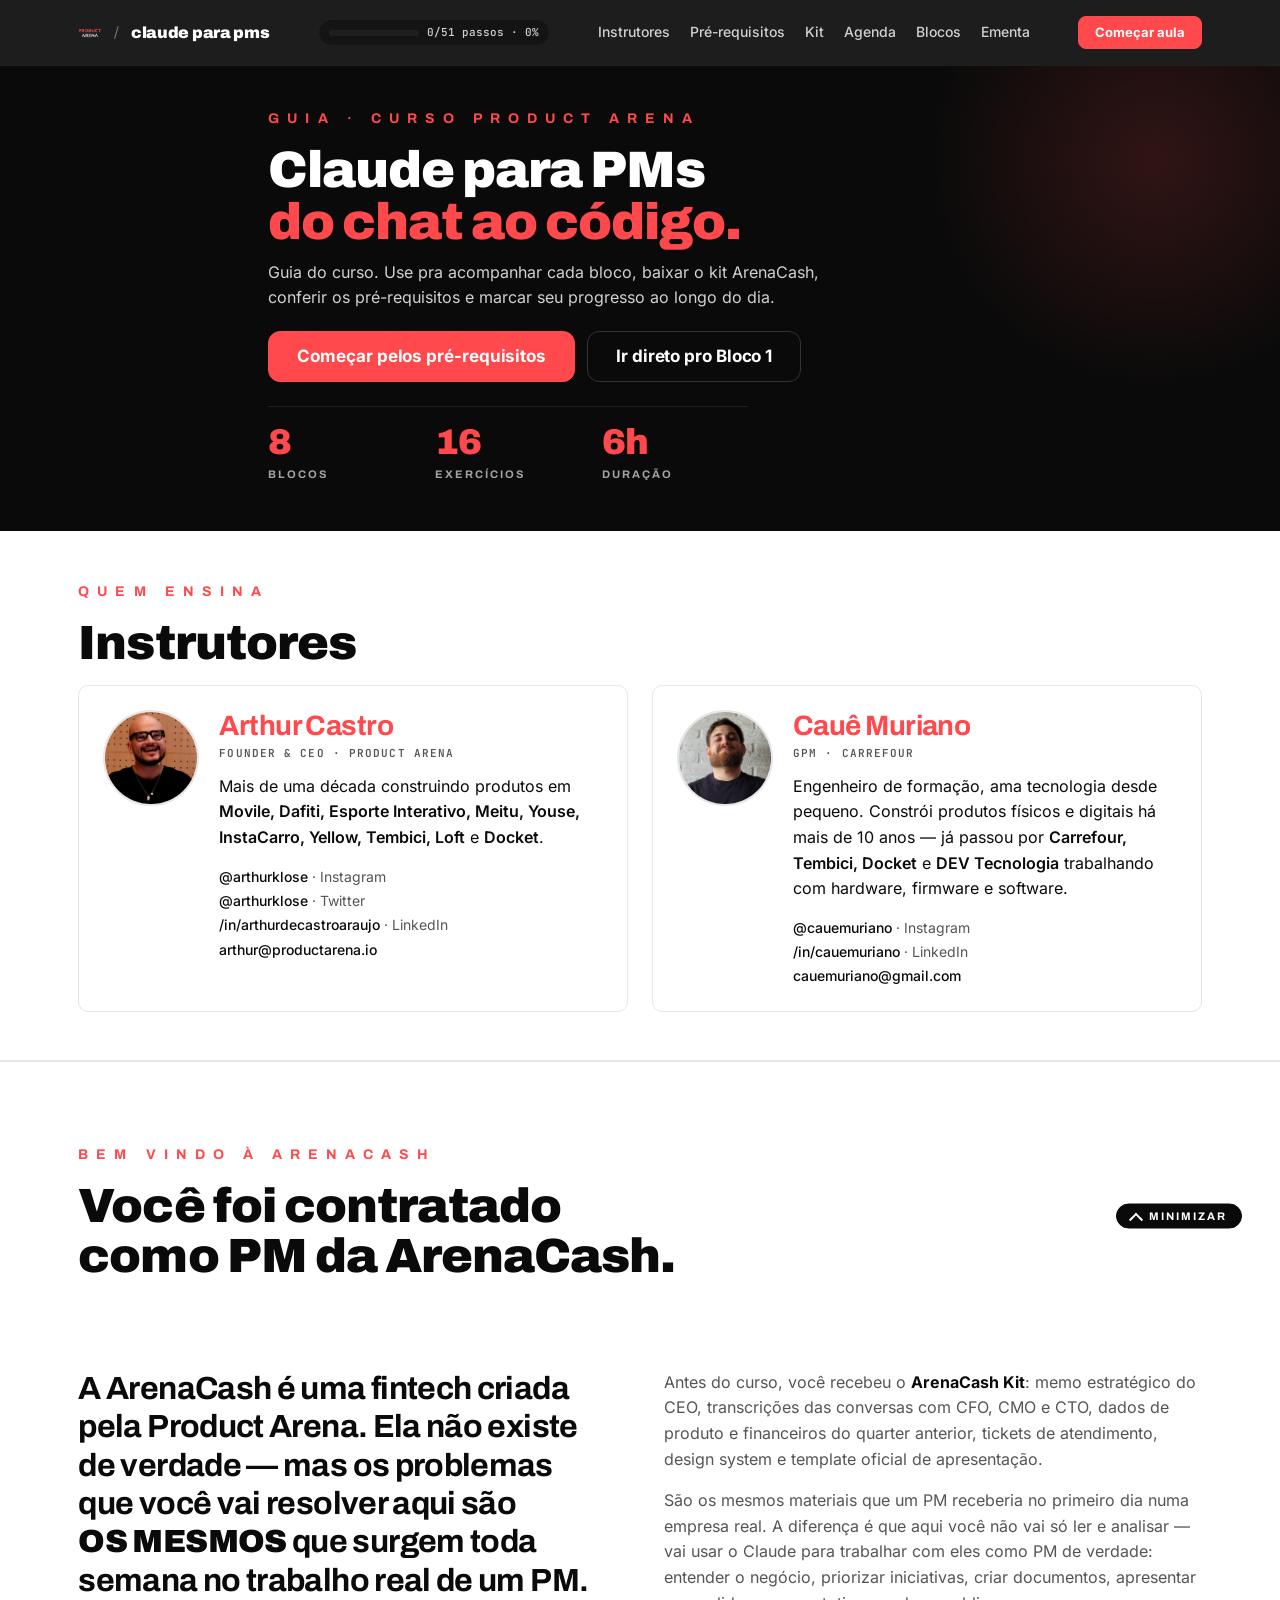
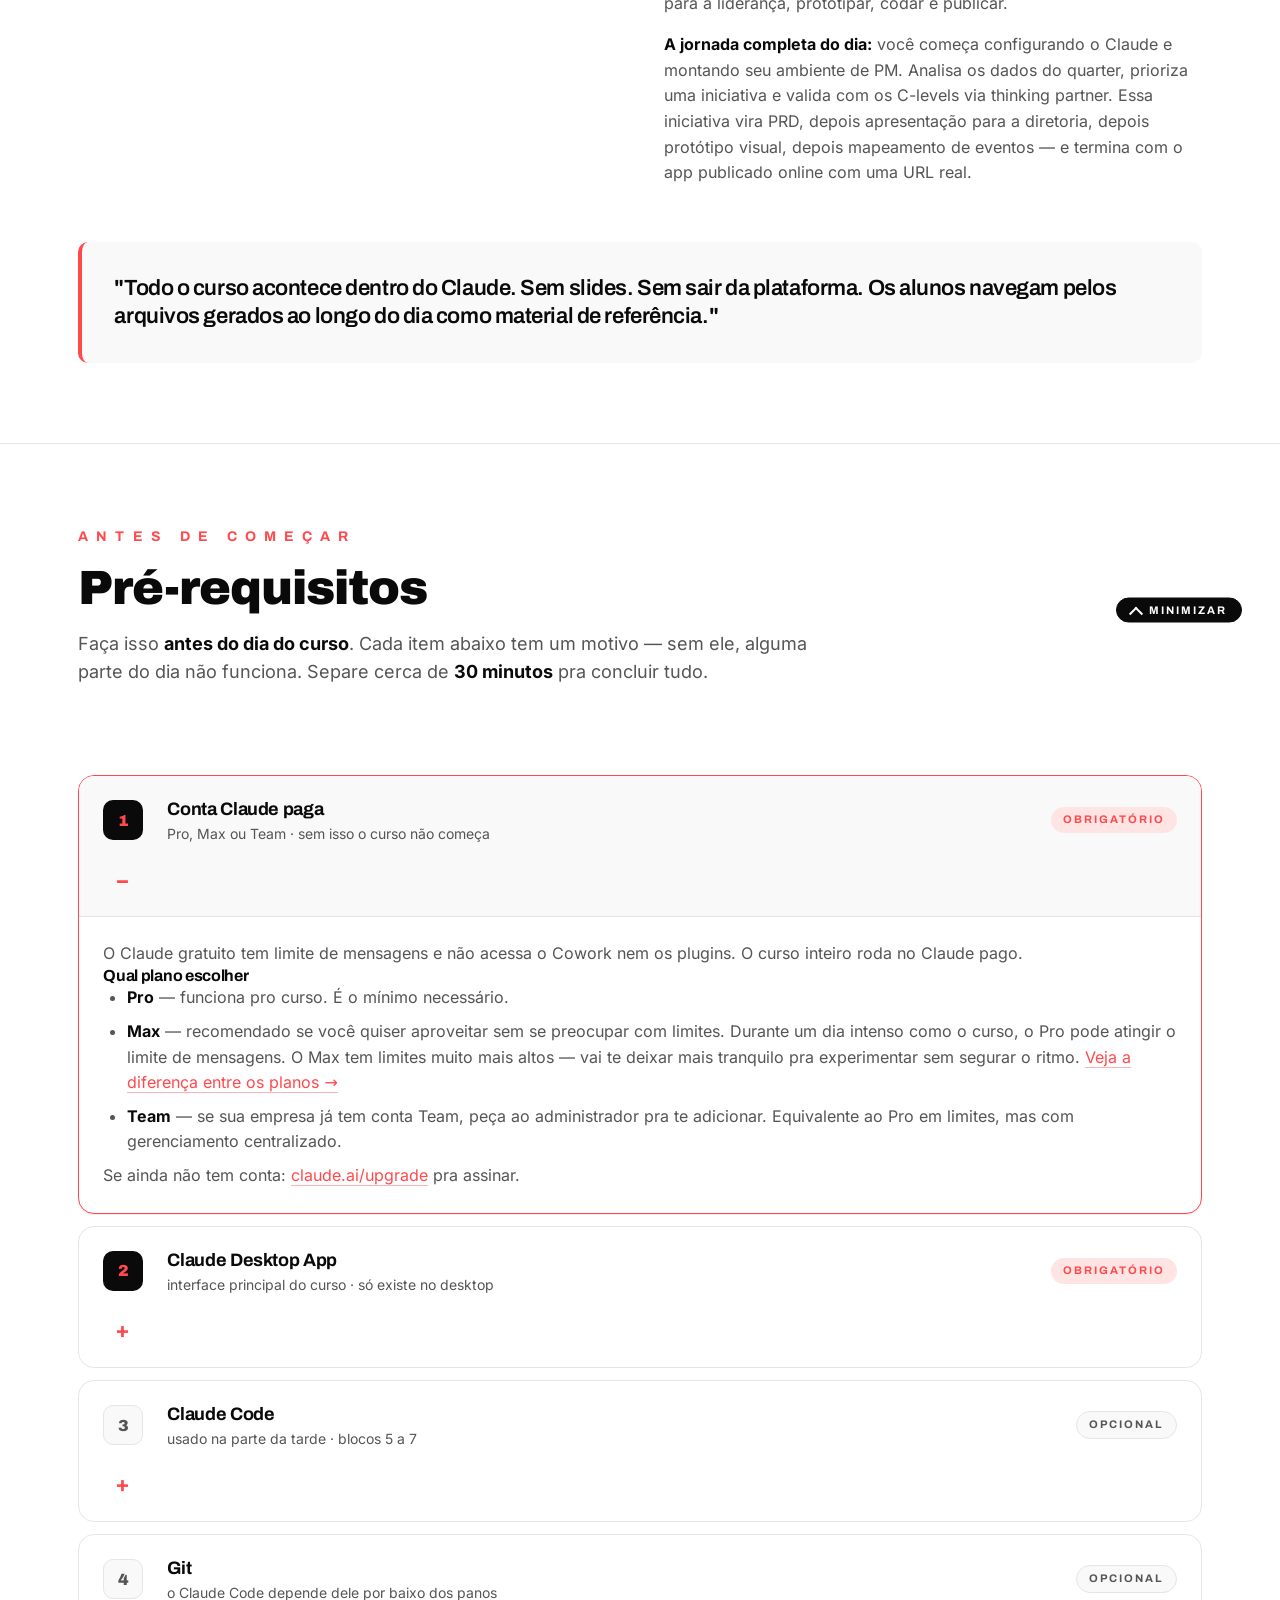
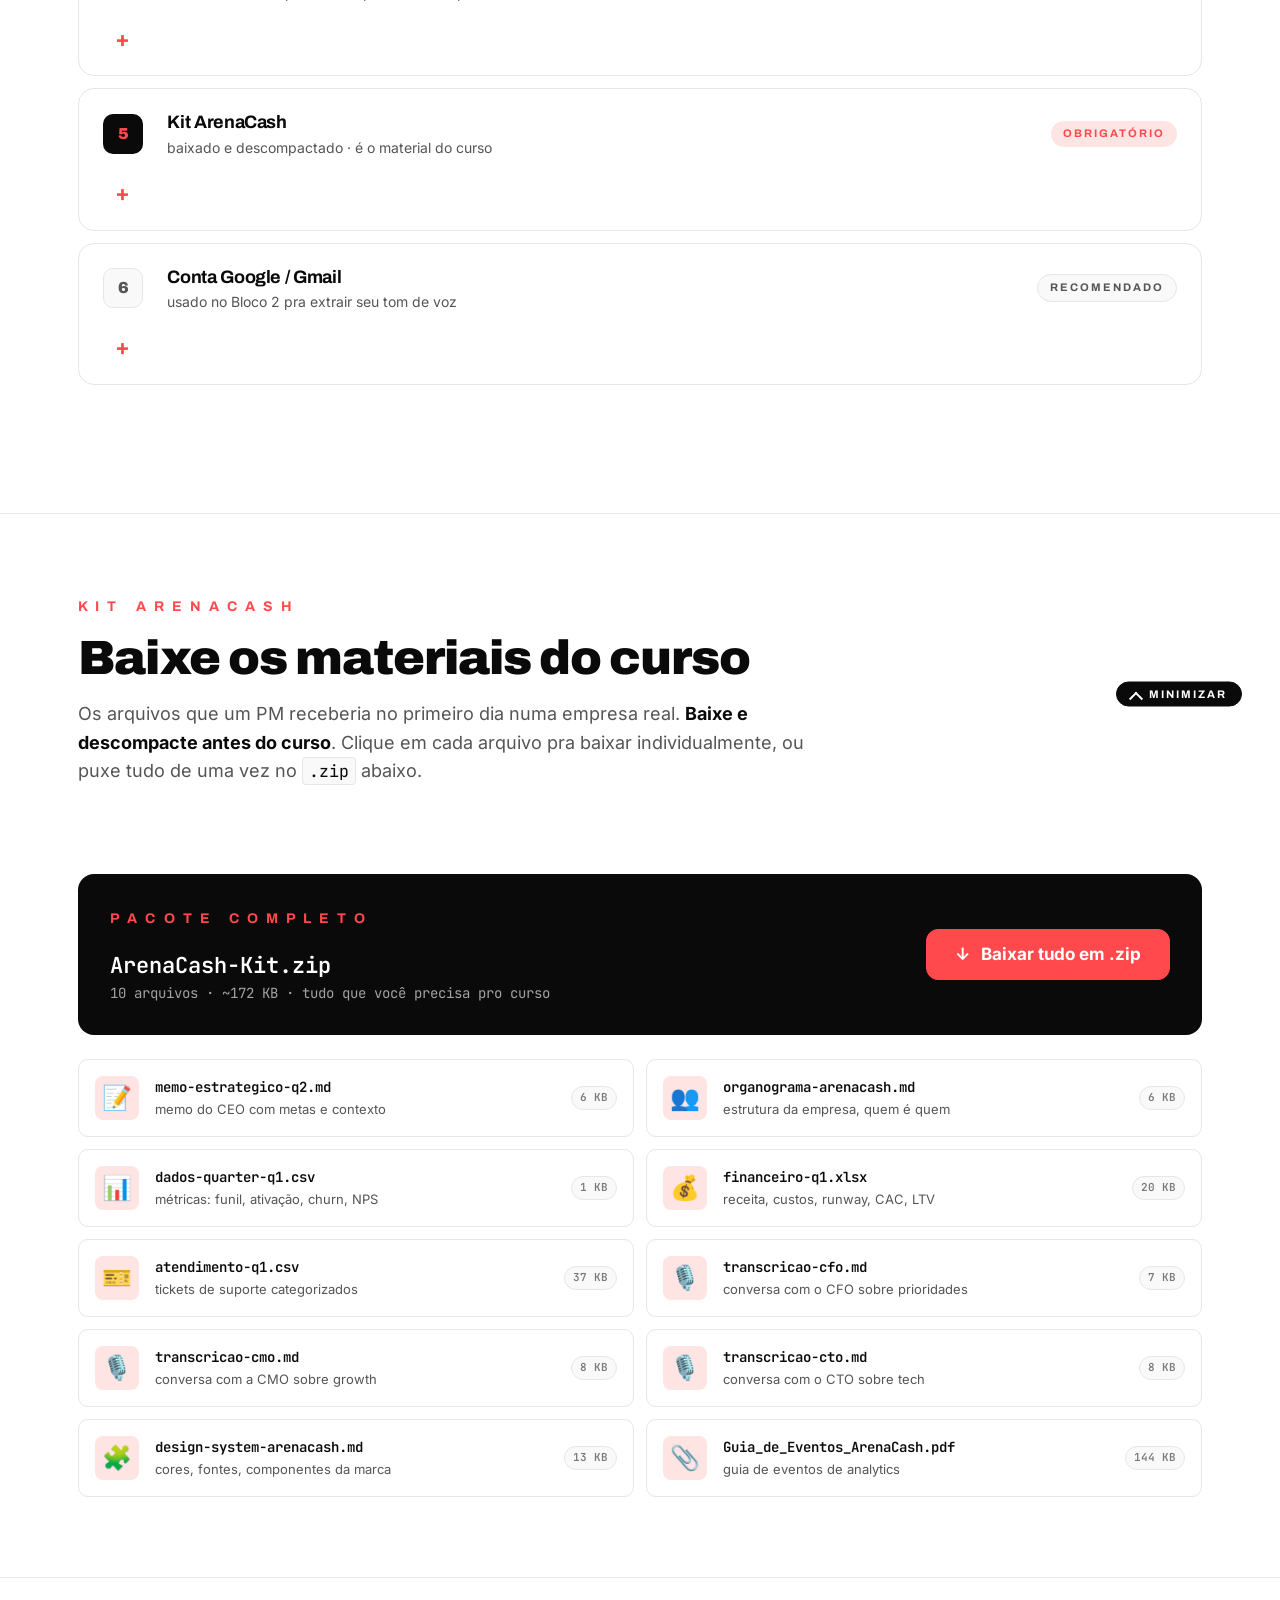
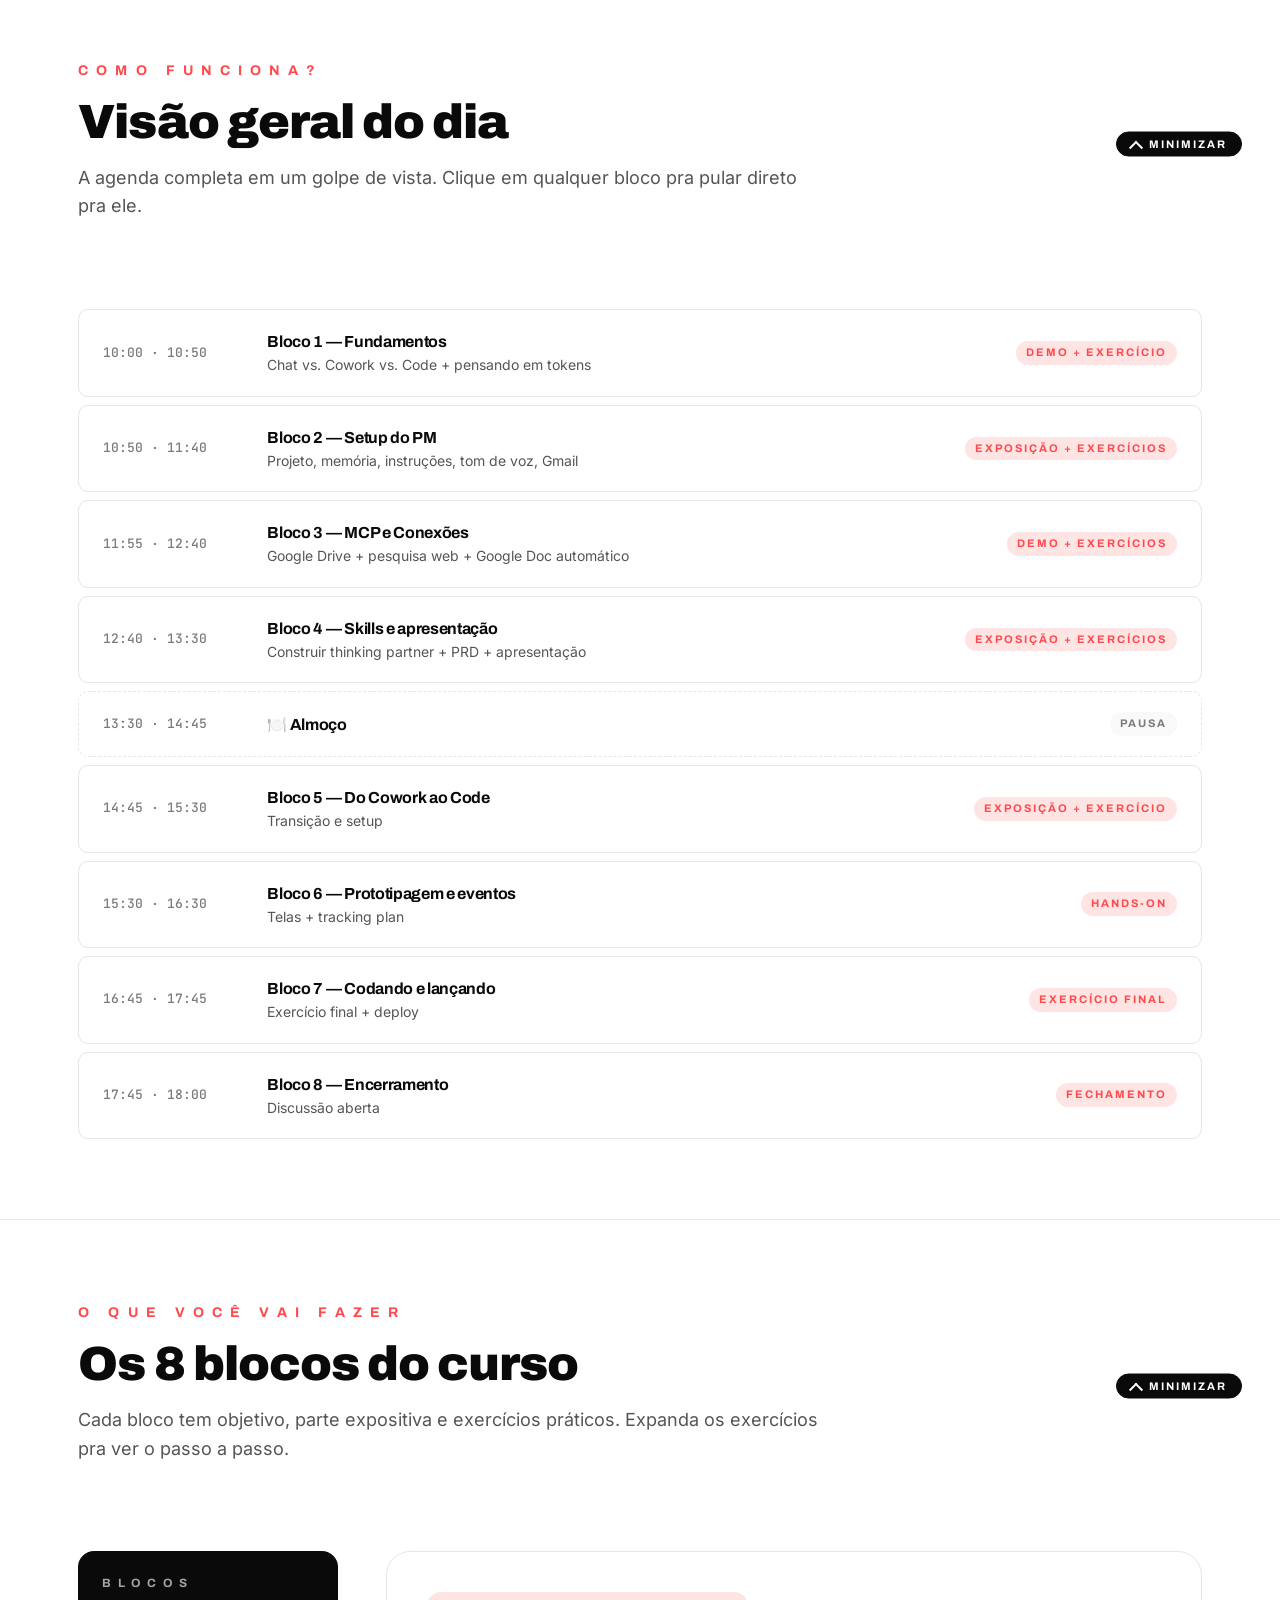
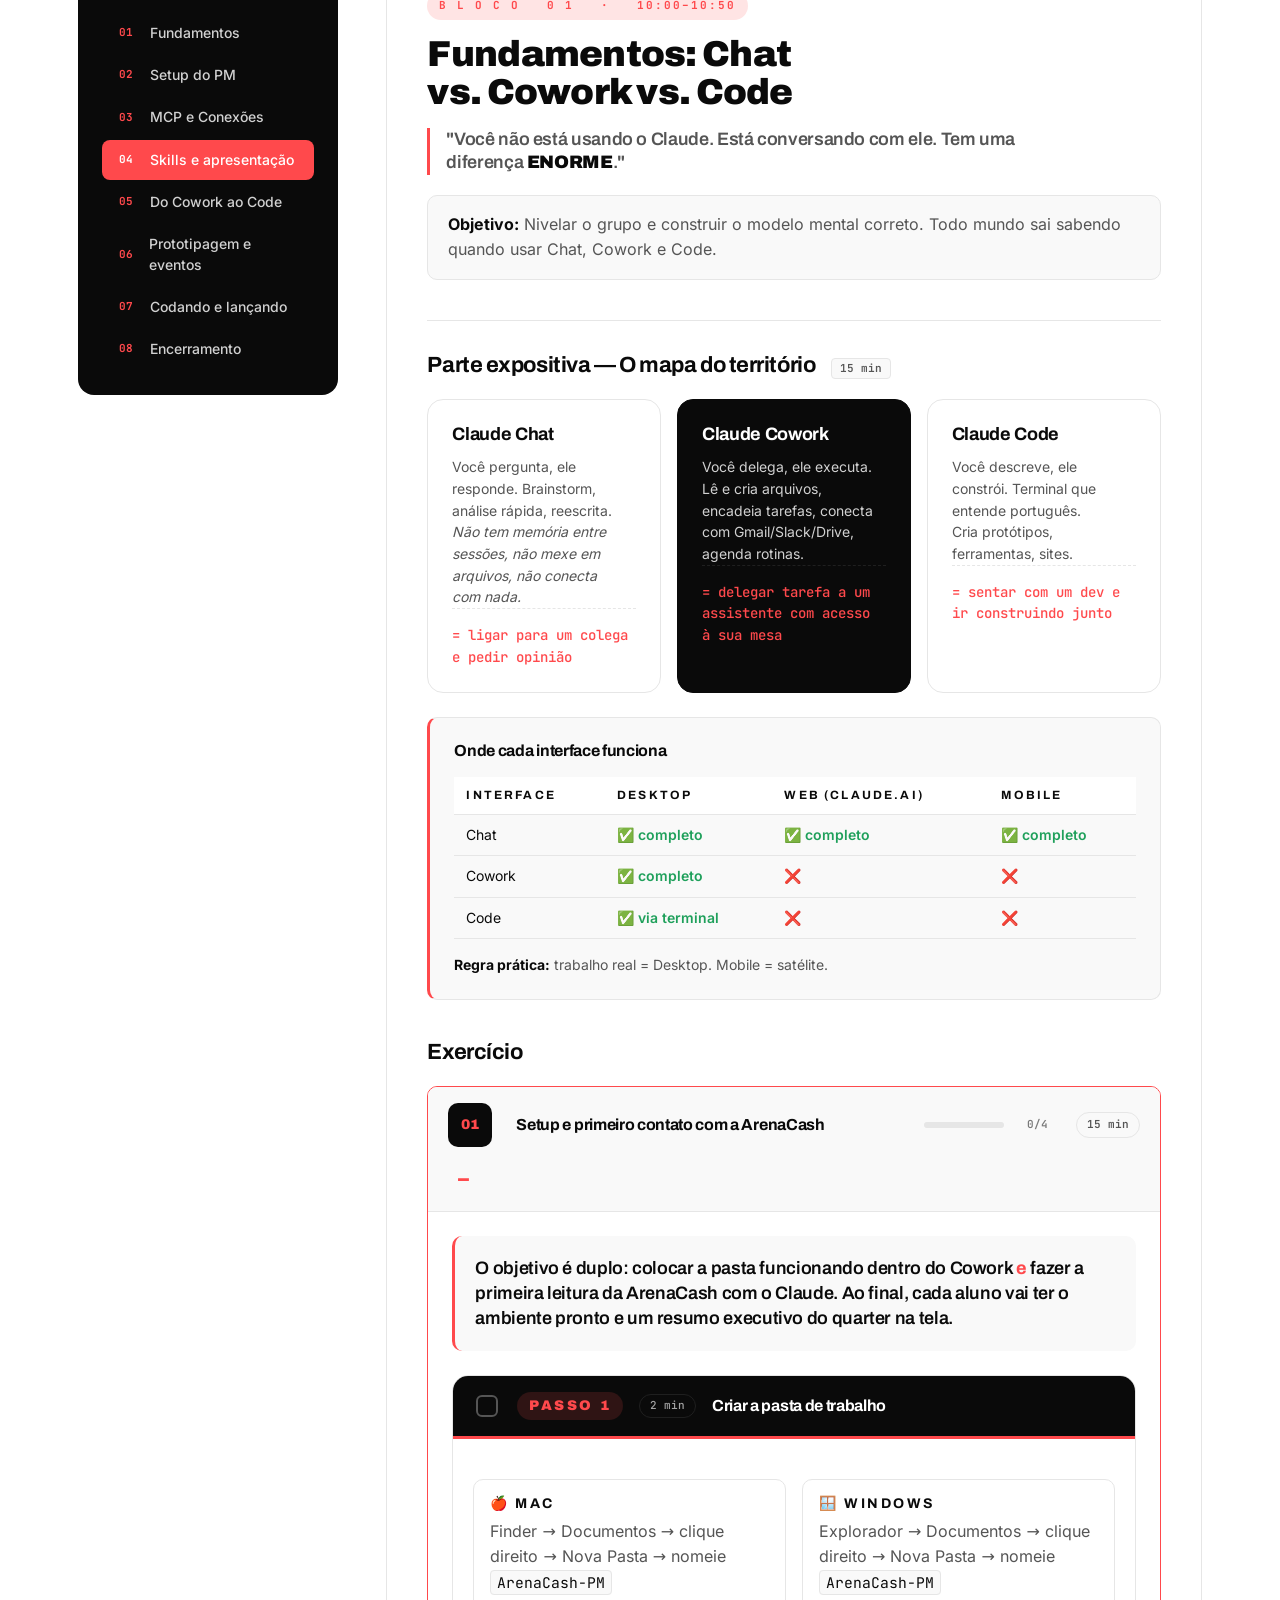
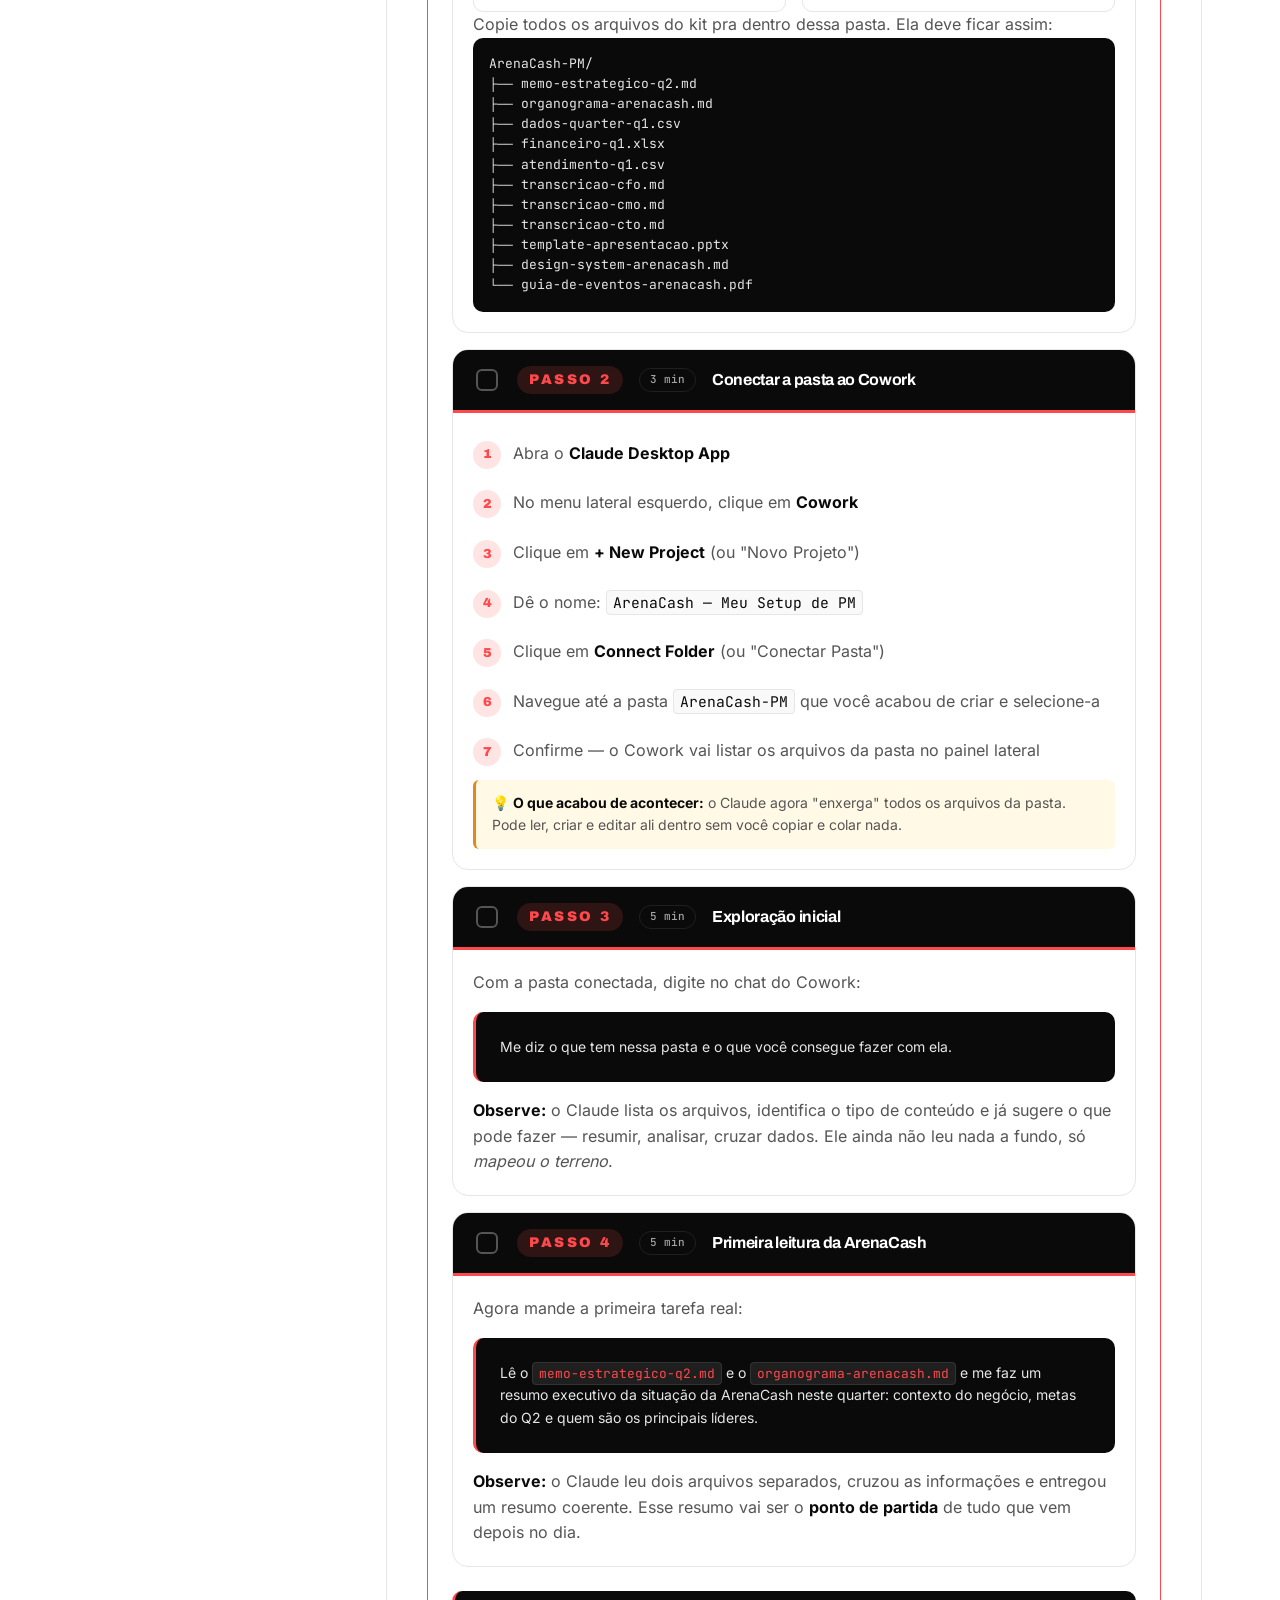
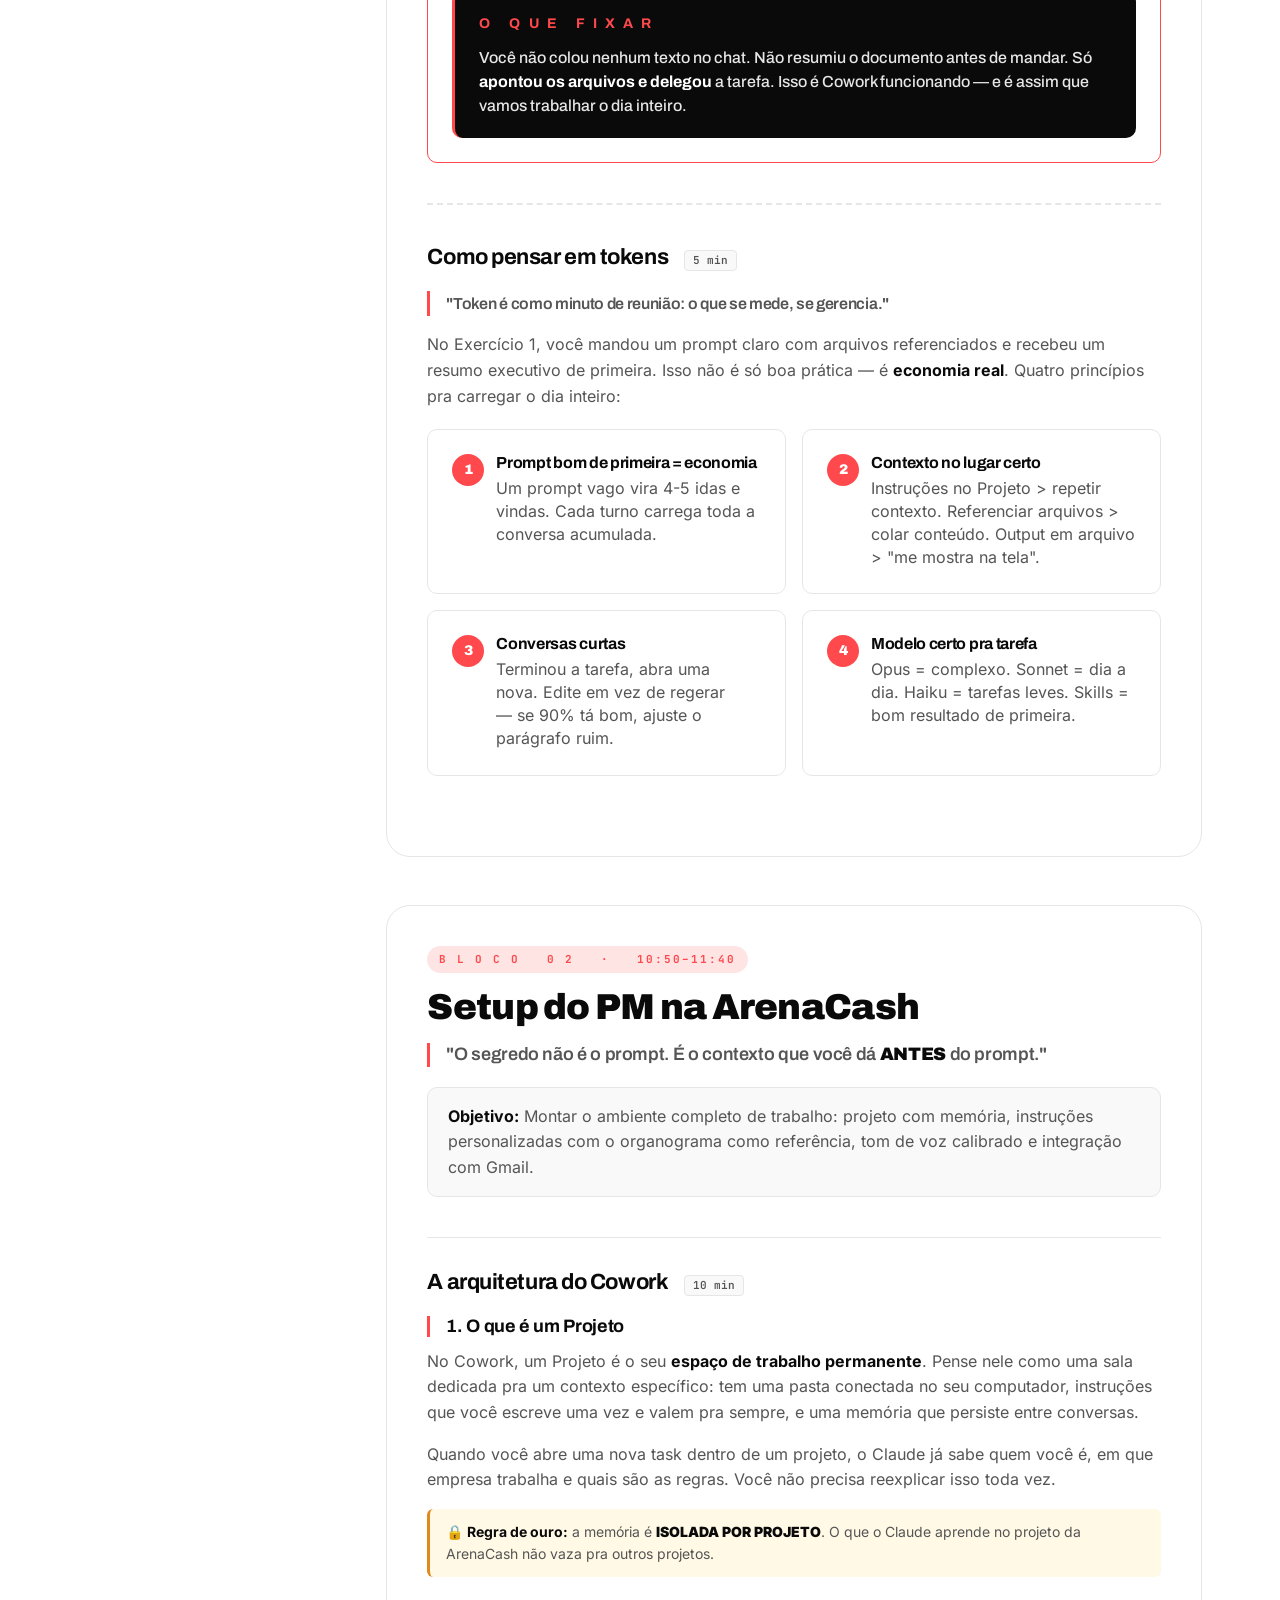
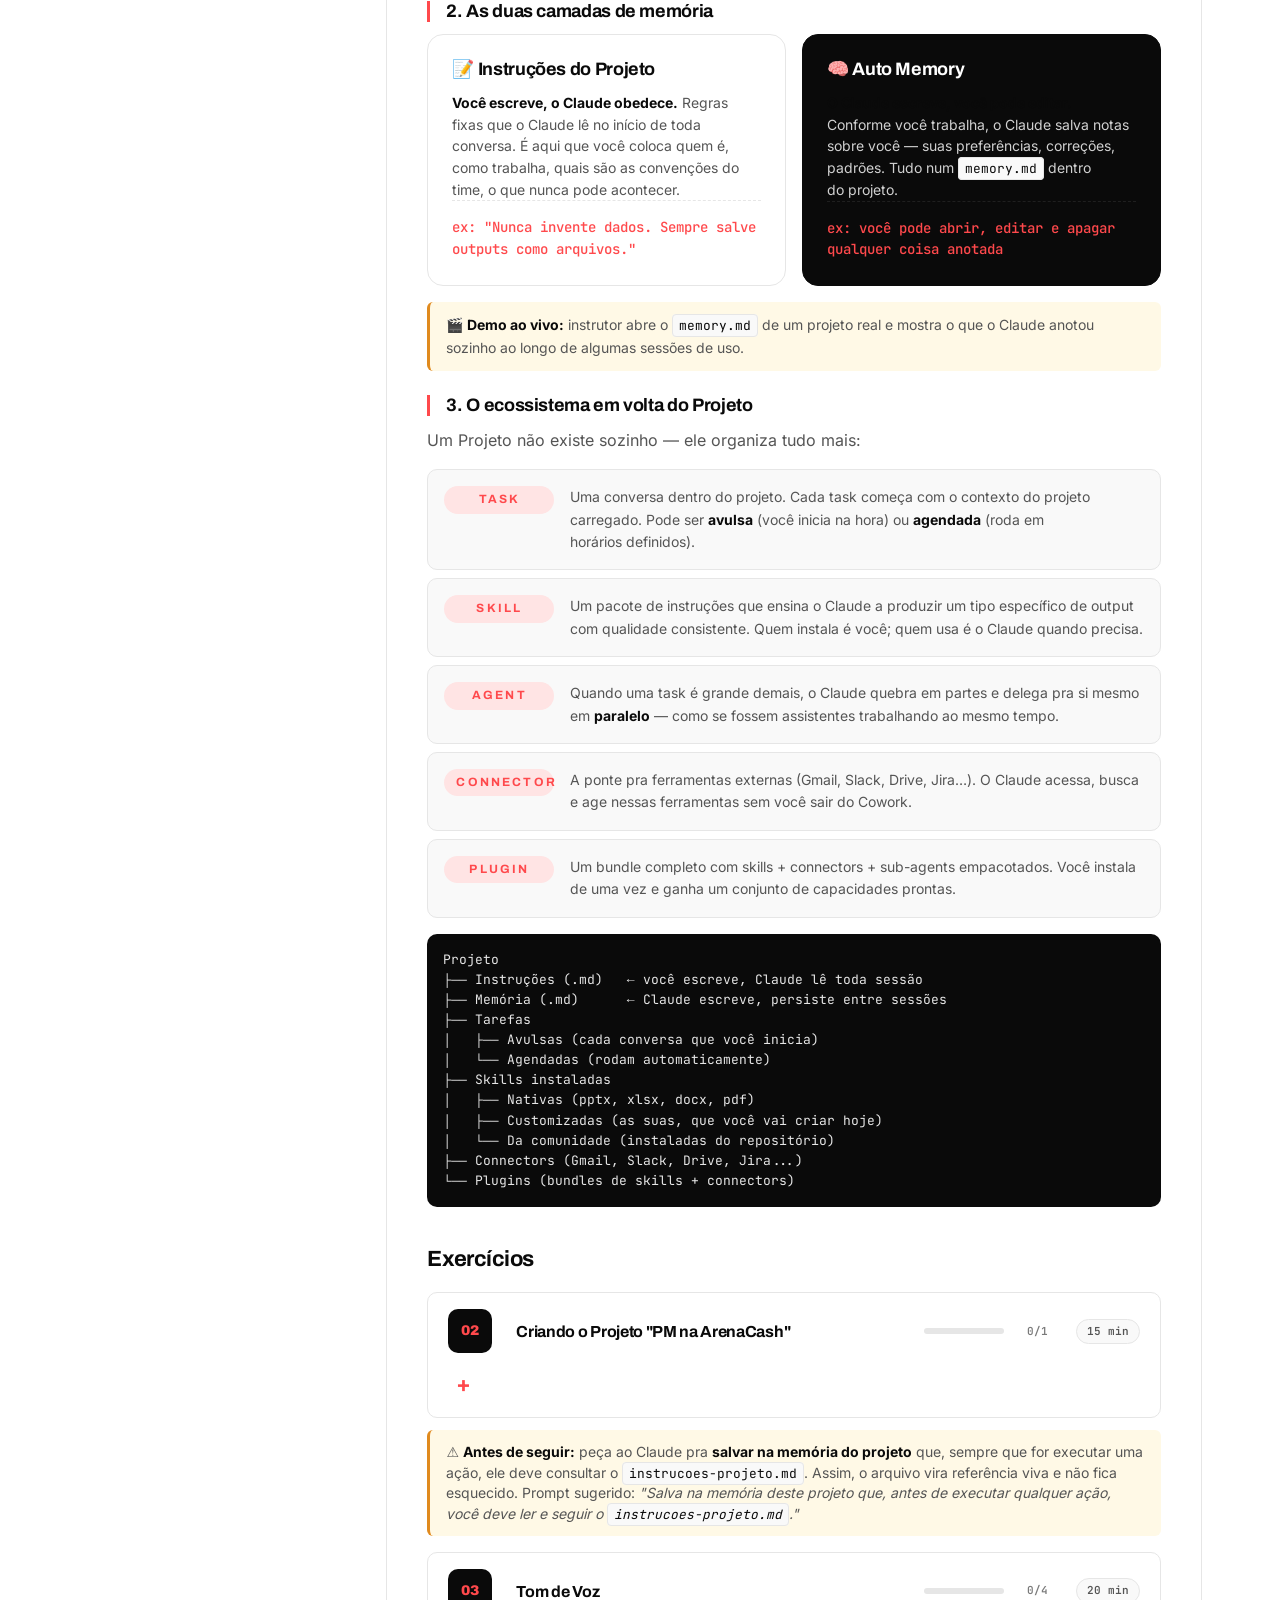
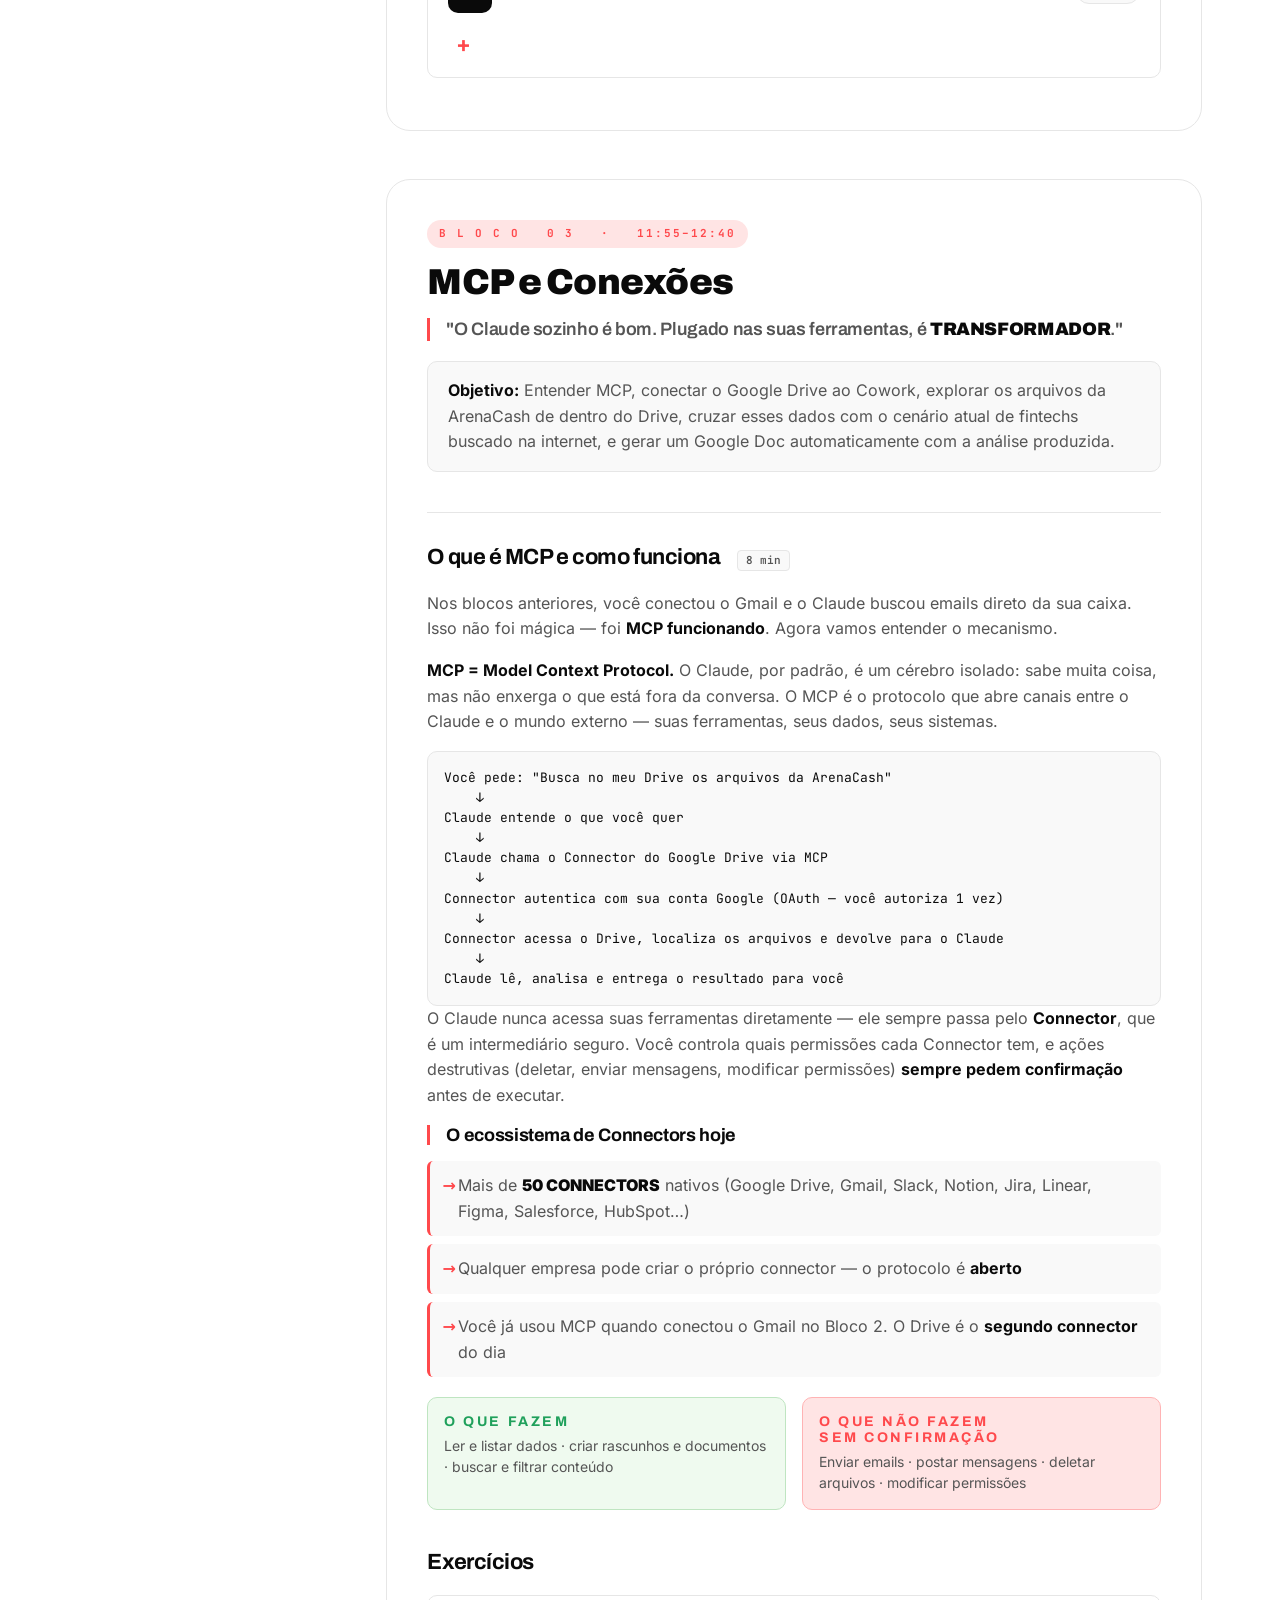
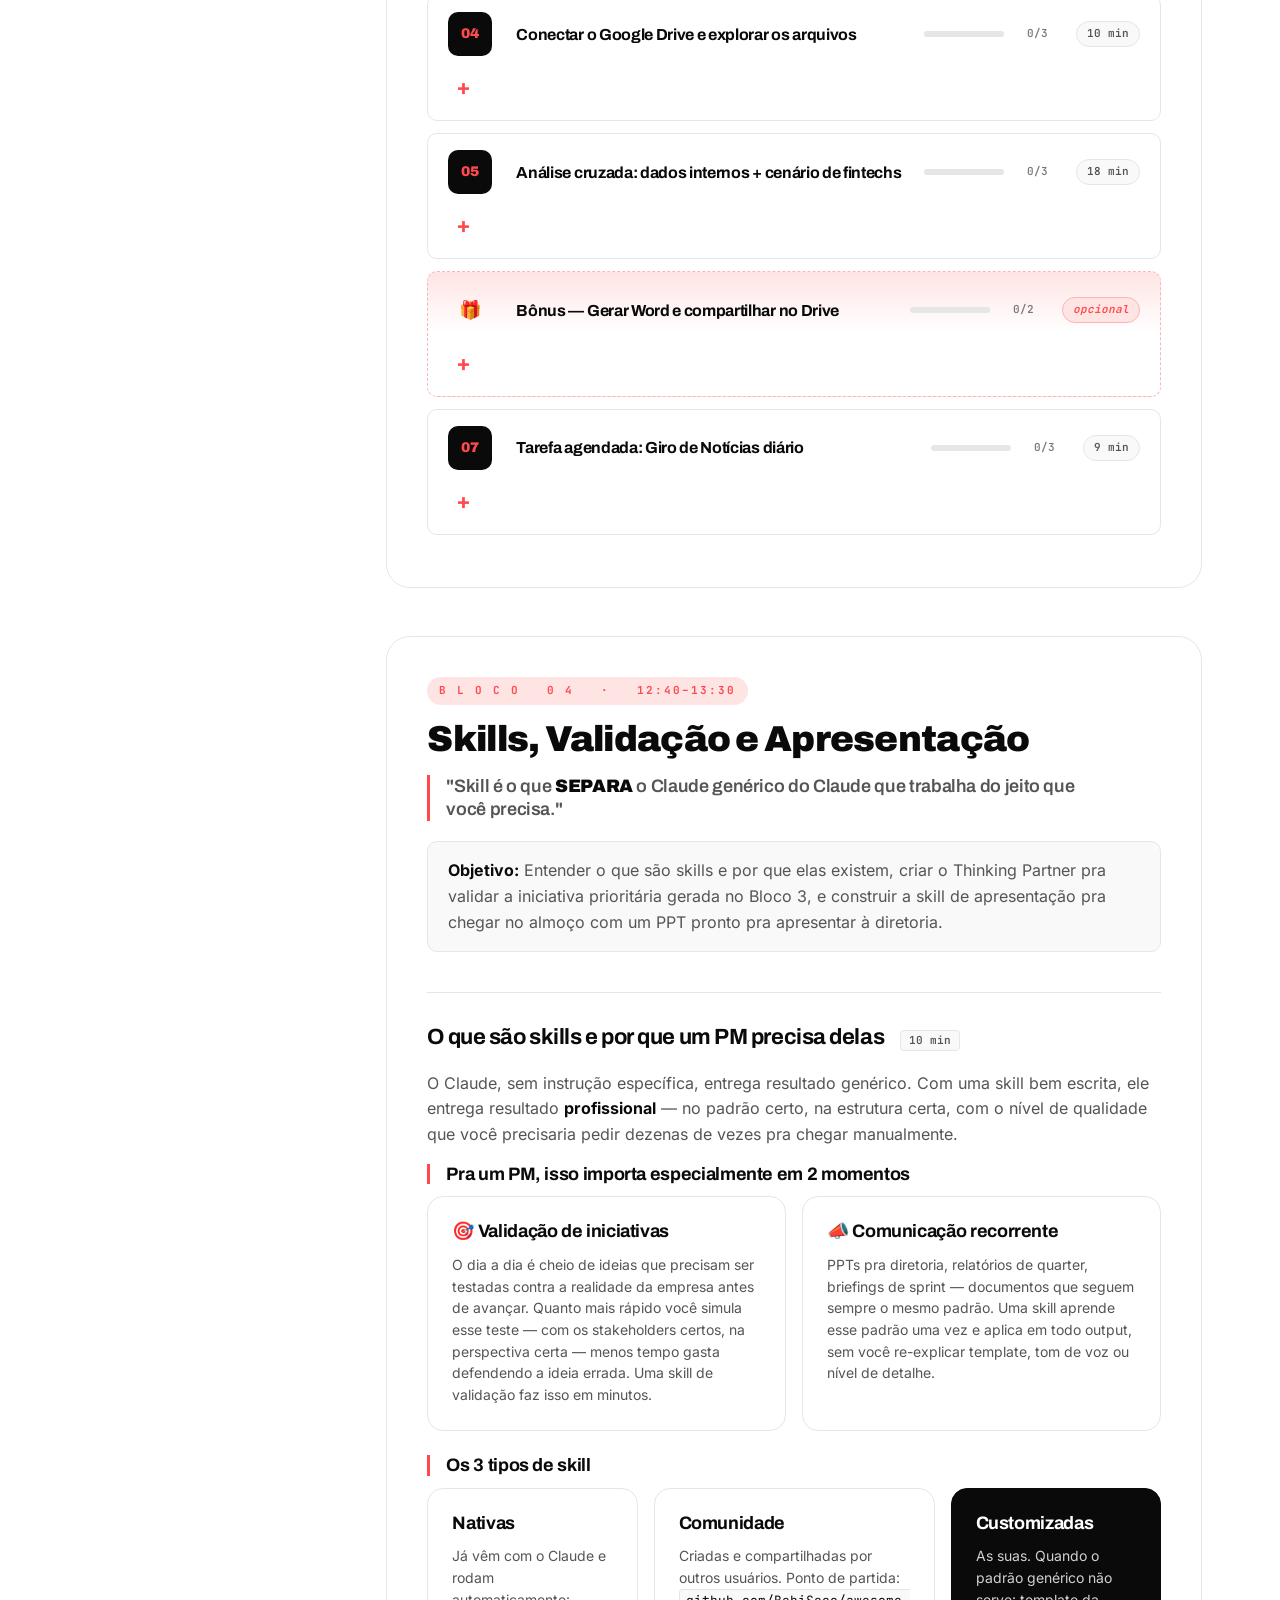
==== commit beab5de4: "Restructure Bloco 6 + Bloco 7 around live prototype + GitHub Pages Reframes the afternoon flow so st" ====
--- a/index.html
+++ b/index.html
@@ -1433,50 +1433,76 @@
 <span class="block-pill">B L O C O   ·   0 6   ·   15:30–16:30</span>
 <h2>Prototipagem Visual e Mapeamento de Eventos</h2>
 <p class="block-quote">"PM que prototipa valida mais rápido, erra mais barato e influencia <strong class="shout">mais</strong>."</p>
-<p class="block-obj"><strong>Objetivo:</strong> Transformar a apresentação aprovada de manhã em imagens de tela prontas pra comunicar a iniciativa, criar a skill de mapeamento de eventos a partir do guia da ArenaCash, e sair com o tracking plan documentado em Excel e Word.</p>
+<p class="block-obj"><strong>Objetivo:</strong> Transformar a apresentação aprovada de manhã em um <strong>protótipo navegável de verdade</strong> — HTML, CSS e JS gerados pelo Claude Code com feedback iterativo — e mapear os eventos de analytics direto das telas do protótipo, saindo com o tracking plan em Excel e Word.</p>
 </header>
 
 <section class="exercises">
 <h3>Exercícios</h3>
 
 <details class="exercise">
-<summary><span class="ex-num">13</span><span class="ex-title">Gerando 3 telas da iniciativa em um único prompt</span><span class="ex-time">10 min</span></summary>
+<summary><span class="ex-num">13</span><span class="ex-title">Gerar o protótipo: HTML/CSS primeiro, JS depois</span><span class="ex-time">30 min</span></summary>
 <div class="ex-body">
 <p class="ex-intro">Você aprovou a iniciativa com a diretoria. Tem o PPT, a matriz de impacto × esforço, o roadmap. O próximo problema concreto: <strong>como comunicar pro time de design e engenharia o que precisa ser construído</strong>, antes de qualquer sprint de discovery?</p>
-<p>A resposta tradicional é: agenda reunião, explica verbalmente, aguarda o designer fazer um wireframe, revisa, itera — leva dias e depende da agenda de outra pessoa. Com o Claude, você resolve em <strong>um único prompt</strong>: ele lê o seu PPT + o design system e devolve 3 mockups de alta fidelidade prontos.</p>
-<p class="ex-subentrega"><strong>Entregável:</strong> 3 imagens das telas principais salvas em <code>06-prototipo/</code>, geradas em uma única passada e prontas pra usar como insumo do mapeamento de eventos.</p>
+<p>Em vez de gerar imagens estáticas de tela, vamos direto pro <strong>protótipo funcional</strong>. O Claude Code monta primeiro a estrutura visual (HTML + CSS), você itera o visual com feedback em português, e por último adiciona o JS que faz a navegação e as interações funcionarem. Sem Figma, sem espera por designer.</p>
+<p class="ex-subentrega"><strong>Entregável:</strong> pasta <code>06-prototipo/</code> com <code>index.html</code>, <code>style.css</code> e <code>script.js</code> — protótipo navegável das 3 telas principais da iniciativa, no design system da ArenaCash.</p>
 
 <div class="step-block">
 <div class="step-block-head">
 <span class="step-block-num">Passo 1</span>
-<span class="step-block-time">8 min</span>
-<h4 class="step-block-title">Gerar as 3 telas em um único prompt</h4>
-</div>
-<div class="step-block-body">
-<p>Abra o Cowork (pode voltar do Code — os arquivos são os mesmos) e mande o prompt abaixo. Ele junta tudo: leitura do deck, leitura do design system, identificação das 3 telas e geração das 3 imagens.</p>
-<div class="prompt-box">
-<div class="prompt-box-head">G E R A R   3   T E L A S   D A   I N I C I A T I V A</div>
-<p>Lê o arquivo <code>04-skills/apresentacao-iniciativa.pptx</code> e o <code>design-system-arenacash.md</code>. Com base na iniciativa apresentada, identifica as <strong>3 telas principais</strong> que essa feature precisaria ter, com nome curto e descrição de 1-2 linhas pra cada uma. Em seguida, gera <strong>uma imagem por tela</strong> — mockup de alta fidelidade no formato de <em>app iOS</em>, estilo fintech mobile limpo e moderno, usando as <strong>cores e fonte do design system da ArenaCash</strong>. Salva os arquivos em <code>06-prototipo/</code> com nomes <code>tela-1-[nome-curto].png</code>, <code>tela-2-[nome-curto].png</code> e <code>tela-3-[nome-curto].png</code>. No fim, me devolve a lista das 3 telas com descrição e o caminho de cada arquivo gerado.</p>
-</div>
-<p><strong>Observe:</strong> em vez de descrever tela por tela e gerar uma de cada vez, você delegou o ciclo inteiro — leitura, decisão de quais telas existem, design e salvamento — em uma única chamada. <em>Designer não é mais gargalo.</em></p>
+<span class="step-block-time">10 min</span>
+<h4 class="step-block-title">Gerar HTML + CSS estático</h4>
+</div>
+<div class="step-block-body">
+<p>Abra o Claude Code (terminal ou Desktop — qualquer um dos dois fluxos do Bloco 5 serve) na pasta <code>ArenaCash-PM</code> e mande o briefing:</p>
+<div class="prompt-box">
+<div class="prompt-box-head">G E R A R   H T M L   +   C S S</div>
+<p>Lê o arquivo <code>04-skills/apresentacao-iniciativa.pptx</code> e o <code>design-system-arenacash.md</code>. Com base na iniciativa apresentada, identifica as <strong>3 telas principais</strong> que essa feature precisaria ter (descrição curta de cada uma) e gera um protótipo em <strong>HTML + CSS</strong> com essas 3 telas. Por enquanto, sem JavaScript — só estrutura visual.</p>
+<p>Aplica o design system da ArenaCash: cores, fonte, espaçamento, estilo fintech mobile limpo e moderno. Use dados mockados realistas baseados em <code>kit/dados-quarter-q1.csv</code>. Salva os arquivos em <code>06-prototipo/index.html</code> e <code>06-prototipo/style.css</code>. As telas podem ficar empilhadas verticalmente no HTML — fazer a navegação entre elas é o próximo passo.</p>
+</div>
+<p>Quando o Code terminar, peça pra abrir no navegador:</p>
+<div class="prompt-box">
+<p>Abre o <code>06-prototipo/index.html</code> no navegador pra eu ver o resultado.</p>
+</div>
 </div>
 </div>
 
 <div class="step-block">
 <div class="step-block-head">
 <span class="step-block-num">Passo 2</span>
-<span class="step-block-time">2 min</span>
-<h4 class="step-block-title">Revisar e ajustar pontual</h4>
-</div>
-<div class="step-block-body">
-<p>Abra as 3 imagens geradas e avalie:</p>
+<span class="step-block-time">10 min</span>
+<h4 class="step-block-title">Iterar o visual com feedback em português</h4>
+</div>
+<div class="step-block-body">
+<p>Olhe pro protótipo no navegador e anote o que precisa ajustar. Cada feedback é uma instrução solta, em português:</p>
 <ul>
-<li>A identidade visual bate com o design system?</li>
-<li>Os elementos de interface fazem sentido pro fluxo da iniciativa?</li>
-<li>Um designer ou dev conseguiria entender o que construir a partir disso?</li>
-</ul>
-<p>Se alguma tela ficou fora do tom, descreva o ajuste em português e peça pra <strong>regerar só aquela</strong> — sem refazer as outras duas. O loop é: <em>gerar 3 → revisar → regerar pontual</em>.</p>
-<p class="file-out">📄 <code>06-prototipo/tela-1-[nome].png</code> · <code>tela-2-[nome].png</code> · <code>tela-3-[nome].png</code></p>
+<li><em>"O header está usando a cor errada — aplica o vermelho primário do design system"</em></li>
+<li><em>"O card de saldo está sem o número grande — coloca o valor de saldo de <code>dados-quarter-q1.csv</code> em destaque"</em></li>
+<li><em>"O botão de ação principal está pequeno demais e desalinhado — aumenta a altura e centraliza no container"</em></li>
+<li><em>"A tipografia dos títulos não bate com o design system — usa Archivo Black peso 900"</em></li>
+</ul>
+<p>O Claude vai ajustando arquivo por arquivo. Recarregue o navegador a cada rodada e itere até a versão estática estar boa o suficiente — fiel ao design system e legível pra um designer ou dev olhar.</p>
+<p class="tip">💡 <strong>Não busque perfeição visual.</strong> Você precisa de algo que represente bem a iniciativa pra um stakeholder olhar e entender. Detalhes finos podem ser ajustados depois — o objetivo deste passo é <em>fixar a identidade visual</em>, não competir com Figma.</p>
+</div>
+</div>
+
+<div class="step-block">
+<div class="step-block-head">
+<span class="step-block-num">Passo 3</span>
+<span class="step-block-time">10 min</span>
+<h4 class="step-block-title">Adicionar JavaScript pra fazer funcionar</h4>
+</div>
+<div class="step-block-body">
+<p>Com o visual aprovado, é hora de transformar as 3 telas estáticas em algo navegável:</p>
+<div class="prompt-box">
+<div class="prompt-box-head">A D I C I O N A R   J S</div>
+<p>Adiciona um <code>06-prototipo/script.js</code> que faça o protótipo funcionar como um app de verdade: navegação entre as 3 telas (mostra uma de cada vez), botão de "voltar" funcionando, formulários validando entradas básicas, e qualquer interação visível nas telas (toggles, selects, modals) respondendo a clique. Atualiza o <code>index.html</code> pra carregar o <code>script.js</code> no final do <code>&lt;body&gt;</code>.</p>
+</div>
+<p>Recarregue e teste: clique nos botões, navegue entre telas, preencha campos. Se algo não funcionar, descreva o problema:</p>
+<div class="prompt-box">
+<p>O botão "Continuar" da tela 1 não está abrindo a tela 2. Corrige.</p>
+</div>
+<p>O loop é: <strong>testar → reportar → corrigir</strong> — exatamente como um PM colabora com engenharia numa sessão de QA. <em>Sem você ter escrito uma linha de código.</em></p>
+<p class="file-out">📄 <code>06-prototipo/index.html</code> · <code>06-prototipo/style.css</code> · <code>06-prototipo/script.js</code></p>
 </div>
 </div>
 </div>
@@ -1489,7 +1515,7 @@
 <p>Pra um PM, isso importa por uma razão simples: se o evento não foi mapeado antes do sprint, ele não vai estar no código quando a feature for ao ar. E sem o evento no ar, você <strong class="shout">não vai ter dados</strong>. E sem dados, você não consegue medir se a iniciativa que levou o quarter inteiro pra construir está funcionando.</p>
 <p>Mapear eventos antes do desenvolvimento <strong>não é trabalho de engenharia — é decisão de produto</strong>. Você define o que medir. O time implementa. A skill torna isso rápido e padronizado.</p>
 <p>A skill <code>event-mapper</code> já foi construída em cima de um documento real da ArenaCash: o <strong>Guia de Eventos</strong>, que está na sua pasta desde o início do dia. Vamos baixar, instalar e rodar — você vai entender o que ela faz observando o output, sem precisar ditar a skill do zero.</p>
-<p class="ex-subentrega"><strong>Entregável:</strong> skill <code>event-mapper</code> instalada no projeto + planilha Excel e documento Word com todos os eventos mapeados das telas geradas.</p>
+<p class="ex-subentrega"><strong>Entregável:</strong> skill <code>event-mapper</code> instalada no projeto + planilha Excel e documento Word com todos os eventos mapeados das telas do protótipo gerado no Ex 13.</p>
 
 <div class="step-block">
 <div class="step-block-head">
@@ -1543,9 +1569,15 @@
 <h4 class="step-block-title">Mapear os eventos das telas geradas</h4>
 </div>
 <div class="step-block-body">
-<p>Com a skill criada, é hora de usá-la. No Cowork, abra uma nova tarefa e anexe as imagens das telas salvas no Exercício 13:</p>
-<div class="prompt-box">
-<p>Usa a skill <code>event-mapper</code>. Mapeia os eventos de analytics dessas telas: <code>[anexe as imagens tela-[nome].png]</code>. Segue as convenções do guia de eventos da ArenaCash e entrega o Excel e o Word em <code>06-prototipo/</code>.</p>
+<p>Com a skill instalada, é hora de usá-la nas suas próprias telas. Abra o protótipo do Ex 13 no navegador e <strong>tire uma screenshot de cada uma das 3 telas</strong>:</p>
+<div class="two-col">
+<div class="pill-card"><h4>🍎 Mac</h4><p><code>Cmd + Shift + 4</code> → arraste pra selecionar a tela do navegador</p></div>
+<div class="pill-card"><h4>🪟 Windows</h4><p><code>Win + Shift + S</code> → selecione a área da tela do navegador</p></div>
+</div>
+<p>Salve as 3 imagens em <code>06-prototipo/</code> com nomes claros (ex: <code>tela-1-home.png</code>, <code>tela-2-detalhe.png</code>, <code>tela-3-confirmacao.png</code>).</p>
+<p>Em seguida, no Cowork (a skill foi instalada lá), abra uma nova tarefa e anexe as 3 screenshots:</p>
+<div class="prompt-box">
+<p>Usa a skill <code>event-mapper</code>. Mapeia os eventos de analytics dessas 3 telas do protótipo: <code>[anexe as 3 screenshots]</code>. Segue as convenções do guia de eventos da ArenaCash e entrega o Excel e o Word em <code>06-prototipo/</code>.</p>
 </div>
 <p>Enquanto o Claude processa, observe: analisando cada elemento interativo visível, associando ao tipo de evento correspondente, aplicando a nomenclatura do guia.</p>
 <p>Ao receber os arquivos, <strong>revise</strong>:</p>
@@ -1600,7 +1632,7 @@
 <h4 class="step-block-title">Exportar e substituir</h4>
 </div>
 <div class="step-block-body">
-<p>Ao finalizar, exporte as telas como imagens e salve em <code>06-prototipo/</code>, substituindo as geradas no Ex 12 — ou mantenha as duas versões lado a lado pra mostrar a diferença de fidelidade.</p>
+<p>Ao finalizar, exporte as telas como imagens e salve em <code>06-prototipo/</code>. Use-as como <strong>referência visual de alta fidelidade</strong> ao lado do protótipo HTML do Ex 13 — útil em apresentações pra stakeholders que querem ver o produto polido antes do dev.</p>
 <p class="tip">⭐ <strong>Por que isso importa:</strong> a diferença entre uma imagem gerada por prompt e um protótipo de alta fidelidade no Claude Design é a diferença entre <strong>mostrar uma ideia</strong> e <strong class="shout">vender uma ideia</strong>. Em reunião de stakeholders, o segundo fecha mais rápido.</p>
 </div>
 </div>
@@ -1611,46 +1643,34 @@
 <!-- BLOCO 7 -->
 <article class="block" id="bloco-7">
 <header class="block-head">
-<span class="block-pill">B L O C O   ·   0 7   ·   16:45–17:45</span>
-<h2>Do Código ao Ar: Geração, Eventos, Git e Deploy</h2>
+<span class="block-pill">B L O C O   ·  0 7  ·  16:45–17:45</span>
+<h2>Lançando ao mundo: integrar eventos e publicar</h2>
 <p class="block-quote">"Vocês entraram como PMs da ArenaCash de manhã. Vão sair com um produto <strong class="shout">no ar</strong>."</p>
-<p class="block-obj"><strong>Objetivo:</strong> Usar as imagens de tela do Bloco 6 como briefing visual pro Claude Code gerar o site em HTML/CSS/JS, com os eventos já integrados. Verificar os eventos no DevTools, commitar no Git e publicar com uma URL pública — tudo via Claude Code, sem escrever uma linha de código manualmente.</p>
+<p class="block-obj"><strong>Objetivo:</strong> Pegar a planilha de eventos do Bloco 6 e integrar tudo no código do protótipo via Claude Code, validar o disparo no DevTools e publicar o site numa URL pública via <strong>GitHub Pages</strong> — tudo direto pelo Claude Code Desktop, sem terminal pra quem preferir interface.</p>
 </header>
 
 <section class="exercises">
 <h3>Exercícios</h3>
 
 <details class="exercise">
-<summary><span class="ex-num">15</span><span class="ex-title">Gerar o site a partir das imagens de tela</span><span class="ex-time">20 min</span></summary>
+<summary><span class="ex-num">15</span><span class="ex-title">Integrar os eventos no código e validar no DevTools</span><span class="ex-time">20 min</span></summary>
 <div class="ex-body">
-<p class="ex-intro">As imagens que você gerou no Bloco 6 não são decoração — são o <strong>briefing visual</strong> do que precisa ser construído. O Claude Code vai lê-las e gerar o site funcional a partir delas, já com os eventos do Excel mapeado no Bloco 6 integrados no código.</p>
-<p class="ex-subentrega"><strong>Entregável:</strong> pasta <code>07-app/</code> com <code>index.html</code>, <code>style.css</code> e <code>script.js</code> — um site funcional que replica as telas aprovadas, com eventos de analytics integrados via <code>console.log</code>.</p>
+<p class="ex-intro">Você tem o protótipo funcional do Bloco 6 e a planilha de eventos do Event Mapper. Agora junta os dois: cada evento da planilha vira uma chamada <code>console.log()</code> disparada pelo elemento certo, e você confirma o funcionamento no DevTools.</p>
+<p class="ex-subentrega"><strong>Entregável:</strong> <code>06-prototipo/script.js</code> atualizado com os eventos integrados + confirmação visual no Console do navegador de que cada interação dispara o evento certo.</p>
 
 <div class="step-block">
 <div class="step-block-head">
 <span class="step-block-num">Passo 1</span>
-<span class="step-block-time">5 min</span>
-<h4 class="step-block-title">Briefing para o Claude Code</h4>
-</div>
-<div class="step-block-body">
-<p>No terminal, entre na pasta do projeto e inicie o Claude Code:</p>
-<pre class="code-block">cd ~/Documents/ArenaCash-PM
-claude</pre>
-<p>Agora mande o briefing completo, referenciando as imagens e os eventos:</p>
-<div class="prompt-box">
-<div class="prompt-box-head">B R I E F I N G   C O M P L E T O</div>
-<p>Vou te passar as imagens das telas da nossa iniciativa e a planilha de eventos mapeados. Com base nisso, quero que você gere um site funcional em HTML, CSS e JavaScript.</p>
-<p>As imagens de referência estão em <code>06-prototipo/</code> — são os arquivos <code>tela-[nome].png</code>. O design system está em <code>design-system-arenacash.md</code>. A planilha de eventos está em <code>06-prototipo/eventos-mapeados.xlsx</code>.</p>
-<p><strong>O que quero no site:</strong></p>
-<ol>
-<li>Replicar fielmente o layout e a identidade visual de cada tela das imagens</li>
-<li>Navegação funcional entre as telas</li>
-<li>Dados mockados realistas baseados nos dados de <code>dados-quarter-q1.csv</code></li>
-<li>Todos os eventos da planilha já integrados no código — cada evento deve disparar um <code>console.log()</code> com o nome do evento e suas propriedades quando o usuário interagir com o elemento correspondente</li>
-<li>Um arquivo <code>index.html</code> como ponto de entrada, <code>style.css</code> separado e <code>script.js</code> separado</li>
-<li>Salva tudo na pasta <code>07-app/</code></li>
-</ol>
-</div>
+<span class="step-block-time">10 min</span>
+<h4 class="step-block-title">Integrar os eventos da planilha no código</h4>
+</div>
+<div class="step-block-body">
+<p>No Claude Code (terminal ou Desktop, na pasta do projeto), mande:</p>
+<div class="prompt-box">
+<div class="prompt-box-head">I N T E G R A R   E V E N T O S</div>
+<p>Lê a planilha <code>06-prototipo/eventos-mapeados.xlsx</code> com a lista de eventos. Pra cada linha, adiciona no <code>06-prototipo/script.js</code> uma chamada <code>console.log()</code> que dispara o evento no momento certo: eventos do tipo <code>screen_view</code> disparam quando a tela é exibida, <code>click</code> dispara no clique do elemento correspondente, <code>state_change</code> dispara na mudança do estado. O log deve incluir o nome do evento + as propriedades (todos os campos da linha) num objeto JS.</p>
+</div>
+<p>O Claude vai casar cada linha da planilha com o elemento correto no HTML. Se algum elemento não existir no protótipo (porque o Event Mapper sugeriu eventos pra estados que ainda não foram construídos), ele vai sinalizar — você decide se vale criar o elemento ou ignorar o evento.</p>
 </div>
 </div>
 
@@ -1658,163 +1678,100 @@
 <div class="step-block-head">
 <span class="step-block-num">Passo 2</span>
 <span class="step-block-time">10 min</span>
-<h4 class="step-block-title">Aguardar e revisar a primeira versão</h4>
-</div>
-<div class="step-block-body">
-<p>O Claude vai ler as imagens, o design system, a planilha de eventos e gerar os 3 arquivos. Quando terminar, peça pra abrir o arquivo no navegador:</p>
-<div class="prompt-box">
-<p>Abre o <code>index.html</code> no navegador pra eu ver o resultado.</p>
-</div>
-<p>Avalie visualmente: o layout está fiel às imagens? A navegação entre telas funciona? Se algo estiver errado, descreva em português:</p>
-<ul>
-<li><em>"O header está usando a cor errada — aplica o azul primário do design system"</em></li>
-<li><em>"O card de métricas está sem os dados mockados — popula com os números do CSV"</em></li>
-<li><em>"A tela 2 não está abrindo quando clico no botão de continuar"</em></li>
-</ul>
-<p>Itere até a versão estar boa o suficiente pra avançar.</p>
-</div>
-</div>
-
-<div class="step-block">
-<div class="step-block-head">
-<span class="step-block-num">Passo 3</span>
-<span class="step-block-time">5 min</span>
-<h4 class="step-block-title">Verificar os arquivos gerados na pasta</h4>
-</div>
-<div class="step-block-body">
-<p>Antes de seguir, veja o que foi criado:</p>
-<div class="two-col">
-<div class="pill-card"><h4>🍎 Mac</h4><p>Abra o Finder, vá em Documentos → ArenaCash-PM → 07-app. Você deve ver <code>index.html</code>, <code>style.css</code> e <code>script.js</code></p></div>
-<div class="pill-card"><h4>🪟 Windows</h4><p>Abra o Explorador de Arquivos, navegue até Documentos → ArenaCash-PM → 07-app</p></div>
-</div>
-<p>Clique duas vezes no <code>index.html</code> — ele vai abrir no navegador direto da pasta local. <strong>Isso é o site rodando na sua máquina, sem internet, sem servidor.</strong> Um arquivo que você gerou numa conversa em português.</p>
-<p class="file-out">📄 <code>07-app/index.html</code> · <code>07-app/style.css</code> · <code>07-app/script.js</code></p>
-</div>
-</div>
-</div>
-</details>
-
-<details class="exercise">
-<summary><span class="ex-num">16</span><span class="ex-title">Testar os eventos de analytics no DevTools</span><span class="ex-time">10 min</span></summary>
-<div class="ex-body">
-<p class="ex-intro">Os eventos estão integrados no código como <code>console.log()</code>. Pra vê-los disparando em tempo real, você vai usar o <strong>DevTools</strong> — a ferramenta de desenvolvedor que vem em todo navegador. Nenhuma instalação necessária.</p>
-<p class="ex-subentrega"><strong>Entregável:</strong> confirmação visual de que cada evento da planilha dispara corretamente quando o usuário interage com o elemento correspondente.</p>
-
-<div class="step-block">
-<div class="step-block-head">
-<span class="step-block-num">Passo 1</span>
-<span class="step-block-time">1 min</span>
-<h4 class="step-block-title">Abrir o DevTools</h4>
-</div>
-<div class="step-block-body">
-<p>Com o site aberto no navegador (Chrome ou Edge recomendados):</p>
+<h4 class="step-block-title">Verificar no DevTools</h4>
+</div>
+<div class="step-block-body">
+<p>Abra o <code>06-prototipo/index.html</code> no navegador (Chrome ou Edge recomendados) e abra o DevTools:</p>
 <div class="two-col">
 <div class="pill-card"><h4>🍎 Mac</h4><p>Pressione <code>Cmd + Option + I</code></p></div>
 <div class="pill-card"><h4>🪟 Windows</h4><p>Pressione <code>F12</code> ou <code>Ctrl + Shift + I</code></p></div>
 </div>
-<p>Uma janela vai abrir na lateral ou embaixo do navegador. Clique na aba <strong>Console</strong> no menu superior do DevTools.</p>
-</div>
-</div>
-
-<div class="step-block">
-<div class="step-block-head">
-<span class="step-block-num">Passo 2</span>
-<span class="step-block-time">6 min</span>
-<h4 class="step-block-title">Navegar pelo site e observar os eventos</h4>
-</div>
-<div class="step-block-body">
-<p>Com o Console aberto, interaja com o site normalmente: clique nos botões, navegue entre telas, preencha campos. Pra cada interação que tiver um evento mapeado, uma linha vai aparecer no Console com o nome e as propriedades do evento. Por exemplo:</p>
+<p>Clique na aba <strong>Console</strong> e interaja com o protótipo: navegue entre telas, clique em botões, preencha campos. Pra cada interação mapeada, uma linha aparece no Console:</p>
 <pre class="code-block">ativacao_tela1_view { tela: "onboarding_step_1", usuario_id: "mock_123" }
 ativacao_continuar_click { botao: "continuar", etapa: 1 }
 ativacao_tela2_view { tela: "onboarding_step_2", usuario_id: "mock_123" }</pre>
-<p>O que observar:</p>
+<p>Cheque pra cada evento da planilha:</p>
 <ul>
-<li>O nome do evento segue o padrão da planilha? (<code>snake_case</code>, <code>tela_ação</code>)</li>
-<li>As propriedades estão sendo enviadas junto com o evento?</li>
+<li>O nome bate com o que está no Excel? (<code>snake_case</code>, <code>tela_ação</code>)</li>
+<li>As propriedades estão sendo enviadas?</li>
 <li>O evento dispara no momento certo — nem antes, nem depois da interação?</li>
 </ul>
+<p>Se algo não estiver disparando, descreva pro Claude:</p>
+<div class="prompt-box">
+<p>O evento <code>ativacao_formulario_submit</code> não está disparando quando clico em Enviar. Adiciona ele no <code>script.js</code> no botão de submit do formulário da tela 3.</p>
+</div>
+<p>Esse ciclo — <strong>testar, descrever o problema, corrigir</strong> — é como um PM colabora com engenharia numa sessão de QA.</p>
+<p class="file-out">📄 <code>06-prototipo/script.js</code> (atualizado com os eventos)</p>
+</div>
+</div>
+</div>
+</details>
+
+<details class="exercise">
+<summary><span class="ex-num">16</span><span class="ex-title">Publicar o site no GitHub Pages via Claude Code Desktop</span><span class="ex-time">25 min</span></summary>
+<div class="ex-body">
+<p class="ex-intro">O protótipo está pronto e os eventos disparando — falta colocar no ar com uma URL pública. Vamos usar o <strong>GitHub Pages</strong>: gratuito, sem cartão, hospedagem direta a partir do repositório. E o melhor: dá pra fazer tudo pelo <strong>Claude Code Desktop</strong>, com a sessão visual do Bloco 5 — sem precisar abrir terminal nem navegar nas configurações do GitHub.</p>
+<p class="ex-subentrega"><strong>Entregável:</strong> repositório no GitHub com o protótipo + URL pública no formato <code>https://[seu-user].github.io/[nome-repo]/</code> funcionando, com os eventos disparando ao vivo.</p>
+
+<div class="step-block">
+<div class="step-block-head">
+<span class="step-block-num">Passo 1</span>
+<span class="step-block-time">5 min</span>
+<h4 class="step-block-title">Pré-requisitos rápidos</h4>
+</div>
+<div class="step-block-body">
+<p>Antes de pedir ajuda ao Claude, garanta que tem:</p>
+<ol>
+<li>Conta no <a href="https://github.com" rel="noopener" target="_blank">github.com</a> — gratuita, leva 1 minuto</li>
+<li><a href="https://cli.github.com" rel="noopener" target="_blank">GitHub CLI (<code>gh</code>)</a> instalado — o Claude usa pra autenticar e criar o repo</li>
+<li>Estar logado: na primeira vez, o Claude vai pedir <code>gh auth login</code>. Siga o fluxo no navegador, autorize o token e volte pra sessão de Code</li>
+</ol>
+<p class="tip">💡 Se você nunca usou Git/GitHub, tudo bem — o Claude conduz cada passo. Sua única responsabilidade é confirmar quando ele perguntar.</p>
+</div>
+</div>
+
+<div class="step-block">
+<div class="step-block-head">
+<span class="step-block-num">Passo 2</span>
+<span class="step-block-time">8 min</span>
+<h4 class="step-block-title">Criar o repositório e subir o código</h4>
+</div>
+<div class="step-block-body">
+<p>Na sessão de Claude Code Desktop apontada pra <code>ArenaCash-PM</code>, mande:</p>
+<div class="prompt-box">
+<div class="prompt-box-head">C R I A R   R E P O   +   P U S H</div>
+<p>Quero publicar o protótipo da pasta <code>06-prototipo/</code> no GitHub Pages. Faz na ordem:</p>
+<ol>
+<li>Inicializa um repositório Git dentro de <code>06-prototipo/</code> (se ainda não tem) e adiciona um <code>.gitignore</code> básico</li>
+<li>Cria o primeiro commit com a mensagem <code>feat: protótipo da iniciativa [nome] com eventos integrados</code></li>
+<li>Cria um repositório novo no meu GitHub usando <code>gh repo create</code> — público, com nome <code>arenacash-prototipo</code>, e faz o push</li>
+<li>Me devolve a URL do repo no GitHub</li>
+</ol>
+</div>
+<p>O Claude executa a sequência inteira mostrando os comandos no painel — você aprova cada um conforme aparecem. Se aparecer prompt de autenticação ou conflito, ele explica e te guia. Quando terminar, abra o link do repo no navegador e confirme que os arquivos <code>index.html</code>, <code>style.css</code> e <code>script.js</code> estão lá.</p>
 </div>
 </div>
 
 <div class="step-block">
 <div class="step-block-head">
 <span class="step-block-num">Passo 3</span>
-<span class="step-block-time">3 min</span>
-<h4 class="step-block-title">Corrigir o que estiver errado</h4>
-</div>
-<div class="step-block-body">
-<p>Se algum evento não aparecer, ou aparecer com nome errado, volte ao Claude Code e descreva o problema:</p>
-<div class="prompt-box">
-<p>O evento <code>ativacao_formulario_submit</code> não está disparando quando clico em Enviar. Adiciona ele no <code>script.js</code> no botão de submit do formulário da tela 3.</p>
-</div>
-<p>O Claude localiza o trecho de código, faz a correção e você testa de novo no DevTools. Esse ciclo — <strong>testar, descrever o problema, corrigir</strong> — é exatamente como um PM colabora com engenharia numa sessão de QA.</p>
-</div>
-</div>
-
-<div class="ex-closing">
-<span class="pa-eyebrow pa-eyebrow--red">O  Q U E  F I X A R</span>
-<p>Você não leu uma linha de JavaScript. Mas você sabe <strong>quais eventos devem existir</strong> (porque você os mapeou), sabe <strong>como verificar se estão funcionando</strong> (DevTools), e sabe <strong>como pedir a correção</strong> (em português). Isso é suficiente pra <strong class="shout">garantir qualidade de instrumentação sem depender de ninguém</strong>.</p>
-</div>
-</div>
-</details>
-
-<details class="exercise">
-<summary><span class="ex-num">17</span><span class="ex-title">Commitar no Git e publicar o site</span><span class="ex-time">20 min</span></summary>
-<div class="ex-body">
-<p class="ex-intro">O site está funcionando e os eventos estão corretos. Agora vamos colocar isso no Git — pra ter <strong>histórico, versão e rastreabilidade</strong> — e publicar com uma <strong>URL real</strong> que qualquer pessoa possa acessar.</p>
-<p class="ex-subentrega"><strong>Entregável:</strong> repositório Git atualizado com o código do site + URL pública funcionando, compartilhada no chat do curso.</p>
-
-<div class="step-block">
-<div class="step-block-head">
-<span class="step-block-num">Passo 1</span>
-<span class="step-block-time">8 min</span>
-<h4 class="step-block-title">Fazer o commit via Claude Code</h4>
-</div>
-<div class="step-block-body">
-<p>No terminal com o Claude Code ativo, peça:</p>
-<div class="prompt-box">
-<p>Faz o commit de tudo que está na pasta <code>07-app/</code> no repositório Git. O commit deve ter a mensagem: <code>feat: adiciona site da iniciativa [nome] com eventos de analytics integrados</code>. Depois faz o push pro repositório remoto.</p>
-</div>
-<p>O Claude vai executar os comandos na sequência:</p>
-<pre class="code-block">git add 07-app/
-git commit -m "feat: adiciona site da iniciativa [nome] com eventos de analytics integrados"
-git push origin main</pre>
-<p>Se aparecer algum erro — conflito de branch, autenticação pendente — descreva pro Claude:</p>
-<div class="prompt-box">
-<p>Apareceu esse erro: <code>[cole o texto do erro]</code>. O que faço?</p>
-</div>
-<p>Ele diagnostica e guia a resolução passo a passo.</p>
-<p>Ao final, confirme que o push funcionou:</p>
-<div class="prompt-box">
-<p>Confirma que o push foi feito e me mostra o link do repositório no GitHub.</p>
-</div>
-</div>
-</div>
-
-<div class="step-block">
-<div class="step-block-head">
-<span class="step-block-num">Passo 2</span>
 <span class="step-block-time">12 min</span>
-<h4 class="step-block-title">Publicar o site com URL pública</h4>
-</div>
-<div class="step-block-body">
-<p>Com o código no Git, vamos publicar usando o <strong>Netlify</strong> — serviço gratuito que transforma uma pasta em um site com URL pública em menos de 2 minutos.</p>
-<p>Peça ao Claude Code:</p>
-<div class="prompt-box">
-<p>Publica o site que está na pasta <code>07-app/</code> usando o Netlify CLI. Instala o CLI se necessário, faz o deploy e me dá a URL pública.</p>
-</div>
-<p>O Claude vai executar:</p>
-<pre class="code-block"># instala o CLI do Netlify (se ainda não tiver)
-npm install -g netlify-cli
-
-# faz o deploy da pasta 07-app/
-netlify deploy --dir=07-app --prod</pre>
-<p>Na primeira vez, o Netlify vai pedir autenticação — o Claude vai te guiar: gera um link de login, você abre no navegador, autoriza, e volta ao terminal. A partir daí o deploy funciona automaticamente.</p>
-<p>Ao final, você recebe uma URL no formato <code>https://nome-aleatório.netlify.app</code>. Cole essa URL no chat do curso.</p>
-<div class="prompt-box">
-<p>Me confirma a URL pública e abre ela no navegador pra eu verificar.</p>
-</div>
-<p>Abra a URL, navegue pelo site, abra o DevTools e confirme que os eventos continuam disparando — agora em <strong class="shout">produção</strong>, com URL real, acessível de qualquer dispositivo.</p>
+<h4 class="step-block-title">Habilitar o GitHub Pages e validar a URL pública</h4>
+</div>
+<div class="step-block-body">
+<p>Com o código no GitHub, peça ao Claude pra ligar o GitHub Pages — ele faz tudo via API, sem você abrir as configurações do repositório:</p>
+<div class="prompt-box">
+<div class="prompt-box-head">L I G A R   G I T H U B   P A G E S</div>
+<p>Habilita o GitHub Pages no repositório que acabamos de criar, servindo a partir da branch <code>main</code> e da raiz do repo (<code>/</code>). Espera o build terminar e me devolve a URL pública.</p>
+</div>
+<p>Por baixo dos panos o Claude executa algo como:</p>
+<pre class="code-block">gh api -X POST /repos/[user]/arenacash-prototipo/pages \
+  -f source[branch]=main \
+  -f source[path]=/</pre>
+<p>O primeiro build leva 1-2 minutos. Quando terminar, você recebe a URL no formato <code>https://[seu-user].github.io/arenacash-prototipo/</code>.</p>
+<p>Abra a URL no navegador, navegue pelo protótipo, abra o DevTools → Console e <strong>confirme que os eventos continuam disparando</strong> — agora em <strong class="shout">produção</strong>, com URL real, acessível de qualquer dispositivo do mundo.</p>
+<p class="tip">🔁 <strong>Atualizações futuras:</strong> qualquer commit + push pra <code>main</code> dispara um novo build automaticamente. Pra atualizar o site, basta pedir ao Claude pra fazer commit + push das mudanças — em segundos a URL reflete a nova versão.</p>
+<p class="file-out">🌐 <code>https://[seu-user].github.io/arenacash-prototipo/</code></p>
 </div>
 </div>
 </div>
@@ -1830,7 +1787,7 @@
 <li>Abrem o repositório no GitHub e mostram o commit que fizeram</li>
 <li>Contam a jornada em 30 segundos: qual era a iniciativa, o que o Thinking Partner questionou, e o que eles priorizaram</li>
 </ol>
-<p><strong>O critério não é perfeição visual.</strong> É mostrar o ciclo completo fechado: memo estratégico → análise de dados → validação com C-levels → PPT aprovado → imagens de tela → código gerado → eventos integrados → commit no Git → site no ar com URL real.</p>
+<p><strong>O critério não é perfeição visual.</strong> É mostrar o ciclo completo fechado: memo estratégico → análise de dados → validação com C-levels → PPT aprovado → protótipo navegável → eventos integrados → repositório no GitHub → site no ar com URL real.</p>
 </div>
 </section>
 </article>
@@ -1865,14 +1822,12 @@
 <h4>🌙 De tarde — Code</h4>
 <ul class="warn-list" style="padding-left: var(--s-5); margin: var(--s-3) 0 0;">
 <li>Migraram do Cowork pro Code sem perder nenhum arquivo</li>
-<li>Clonaram o repositório Git e navegaram em linguagem natural</li>
-<li>Geraram imagens das telas a partir da apresentação aprovada</li>
-<li>Criaram a skill Event Mapper a partir do Guia de Eventos</li>
+<li>Geraram um protótipo navegável (HTML/CSS/JS) a partir da apresentação aprovada e do design system</li>
+<li>Instalaram a skill Event Mapper e mapearam eventos das próprias telas do protótipo</li>
 <li>Mapearam todos os eventos em Excel + Word</li>
-<li>Pediram ao Claude Code pra gerar o site HTML/CSS/JS das imagens</li>
 <li>Testaram os eventos de analytics no DevTools</li>
 <li>Commitaram o código no Git com mensagem estruturada</li>
-<li>Publicaram o site com URL pública via Netlify</li>
+<li>Publicaram o site no GitHub Pages com URL pública</li>
 </ul>
 </div>
 </div>
@@ -1934,9 +1889,9 @@
 <tr><td><strong>2 — Setup</strong></td><td>Montaram o projeto com memória e instruções. Conectaram o Gmail. Extraíram o tom de voz dos próprios e-mails e testaram numa mensagem real pro tech lead.</td></tr>
 <tr><td><strong>3 — MCP e Conexões</strong></td><td>Conectaram o Google Drive. Cruzaram dados internos com cenário de fintechs pesquisado na internet. Geraram um Google Doc. Criaram um Giro de Notícias diário que, todo dia às 9h, deixa um rascunho com 3 notícias resumidas no Gmail.</td></tr>
 <tr><td><strong>4 — Skills</strong></td><td>Criaram o Thinking Partner com Juliana, Beatriz e Diego. Validaram 5 iniciativas. Criaram a skill de apresentação. Saíram com iniciativa escolhida e PPT no padrão da ArenaCash.</td></tr>
-<tr><td><strong>5 — Code</strong></td><td>Migraram do Cowork pro Code. Clonaram o repositório Git do curso e navegaram em português. Criaram o <code>CLAUDE.md</code>.</td></tr>
-<tr><td><strong>6 — Protótipo e Eventos</strong></td><td>Geraram imagens das telas a partir do PPT e do design system. Criaram a skill Event Mapper a partir do Guia de Eventos. Mapearam todos os eventos em Excel e Word.</td></tr>
-<tr><td><strong>7 — Código, Git e Deploy</strong></td><td>Transformaram as imagens em site HTML/CSS/JS com eventos integrados. Testaram no DevTools. Commitaram no Git. Publicaram com URL pública via Netlify.</td></tr>
+<tr><td><strong>5 — Code</strong></td><td>Migraram do Cowork pro Code (terminal e Desktop). Validaram que os arquivos da manhã estão acessíveis. Criaram o <code>CLAUDE.md</code> como briefing permanente da pasta.</td></tr>
+<tr><td><strong>6 — Protótipo e Eventos</strong></td><td>Geraram o protótipo navegável (HTML/CSS/JS) a partir do PPT e do design system, com feedback iterativo. Instalaram a skill Event Mapper e mapearam todos os eventos das próprias telas em Excel e Word.</td></tr>
+<tr><td><strong>7 — Lançando ao mundo</strong></td><td>Integraram os eventos do Excel no <code>script.js</code>, validaram no DevTools, criaram repositório no GitHub via Claude Code Desktop e publicaram com URL pública no GitHub Pages.</td></tr>
 </tbody>
 </table>
 </div>
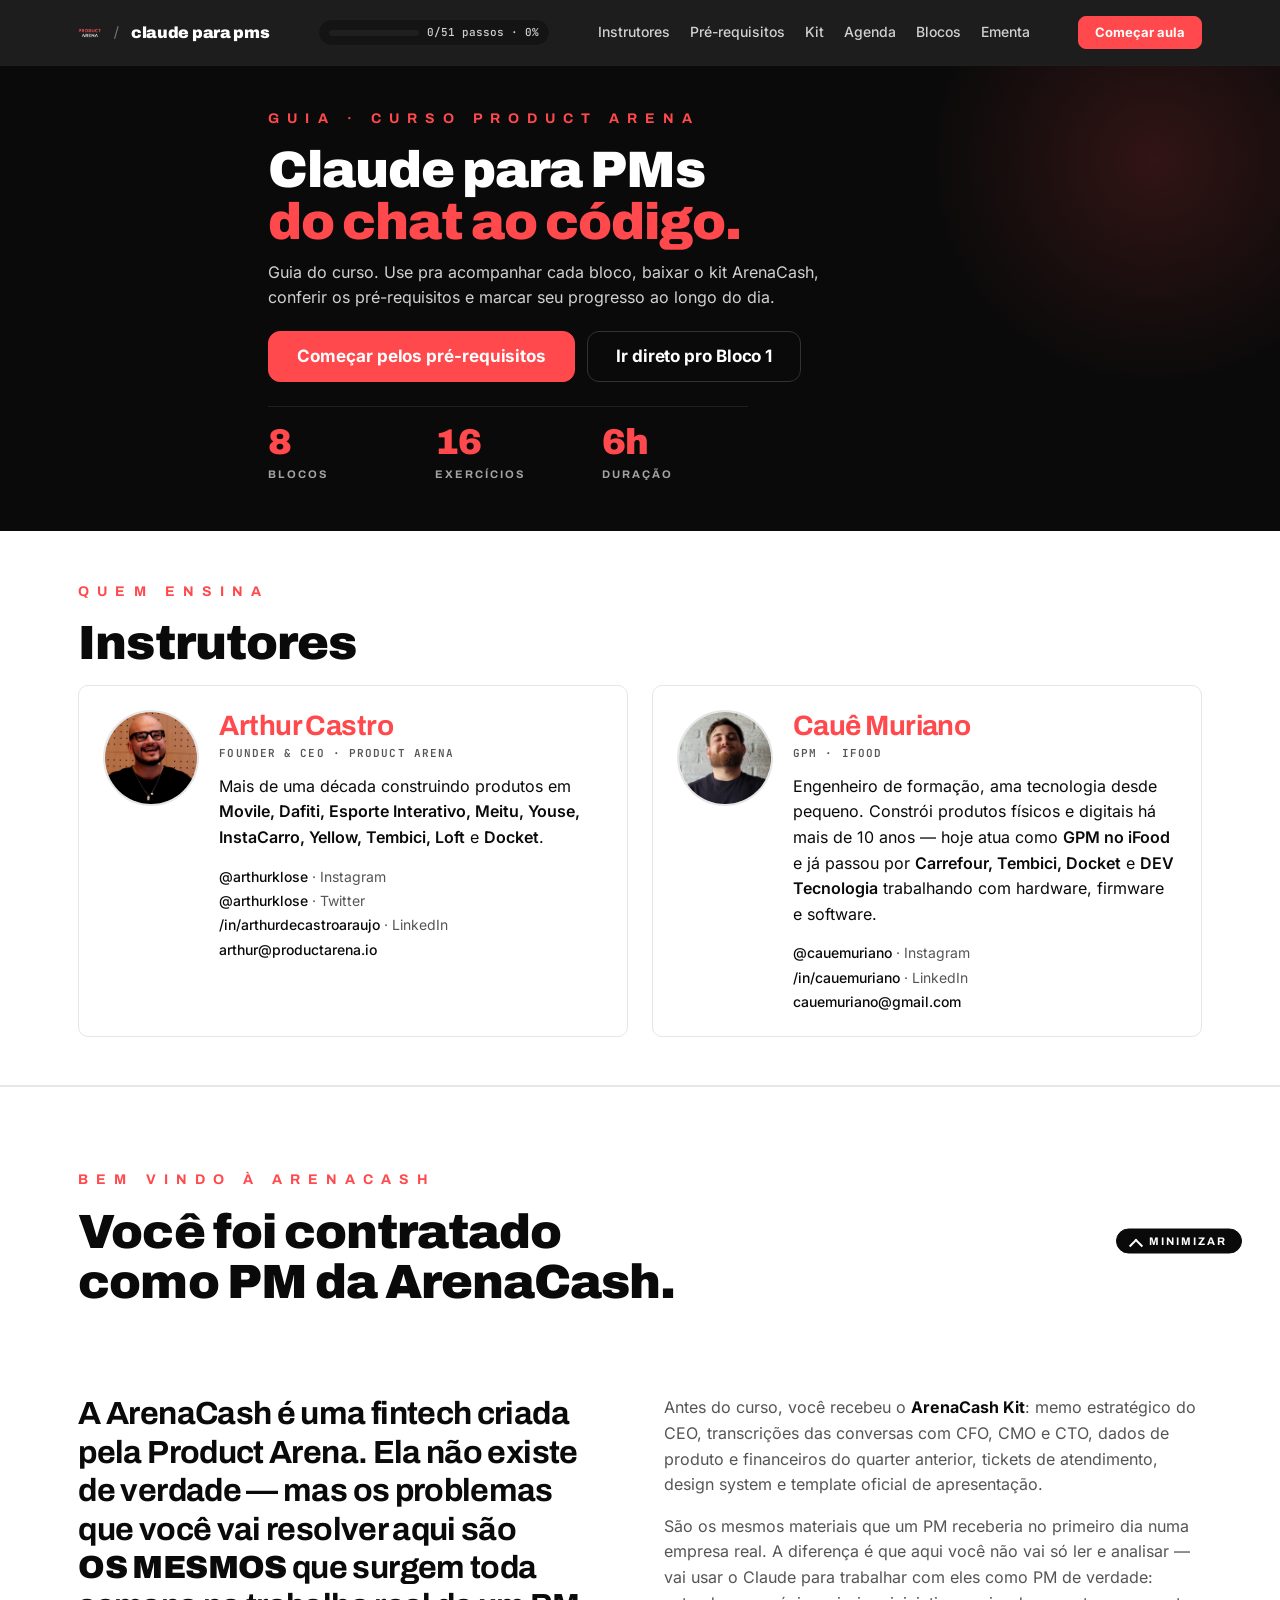
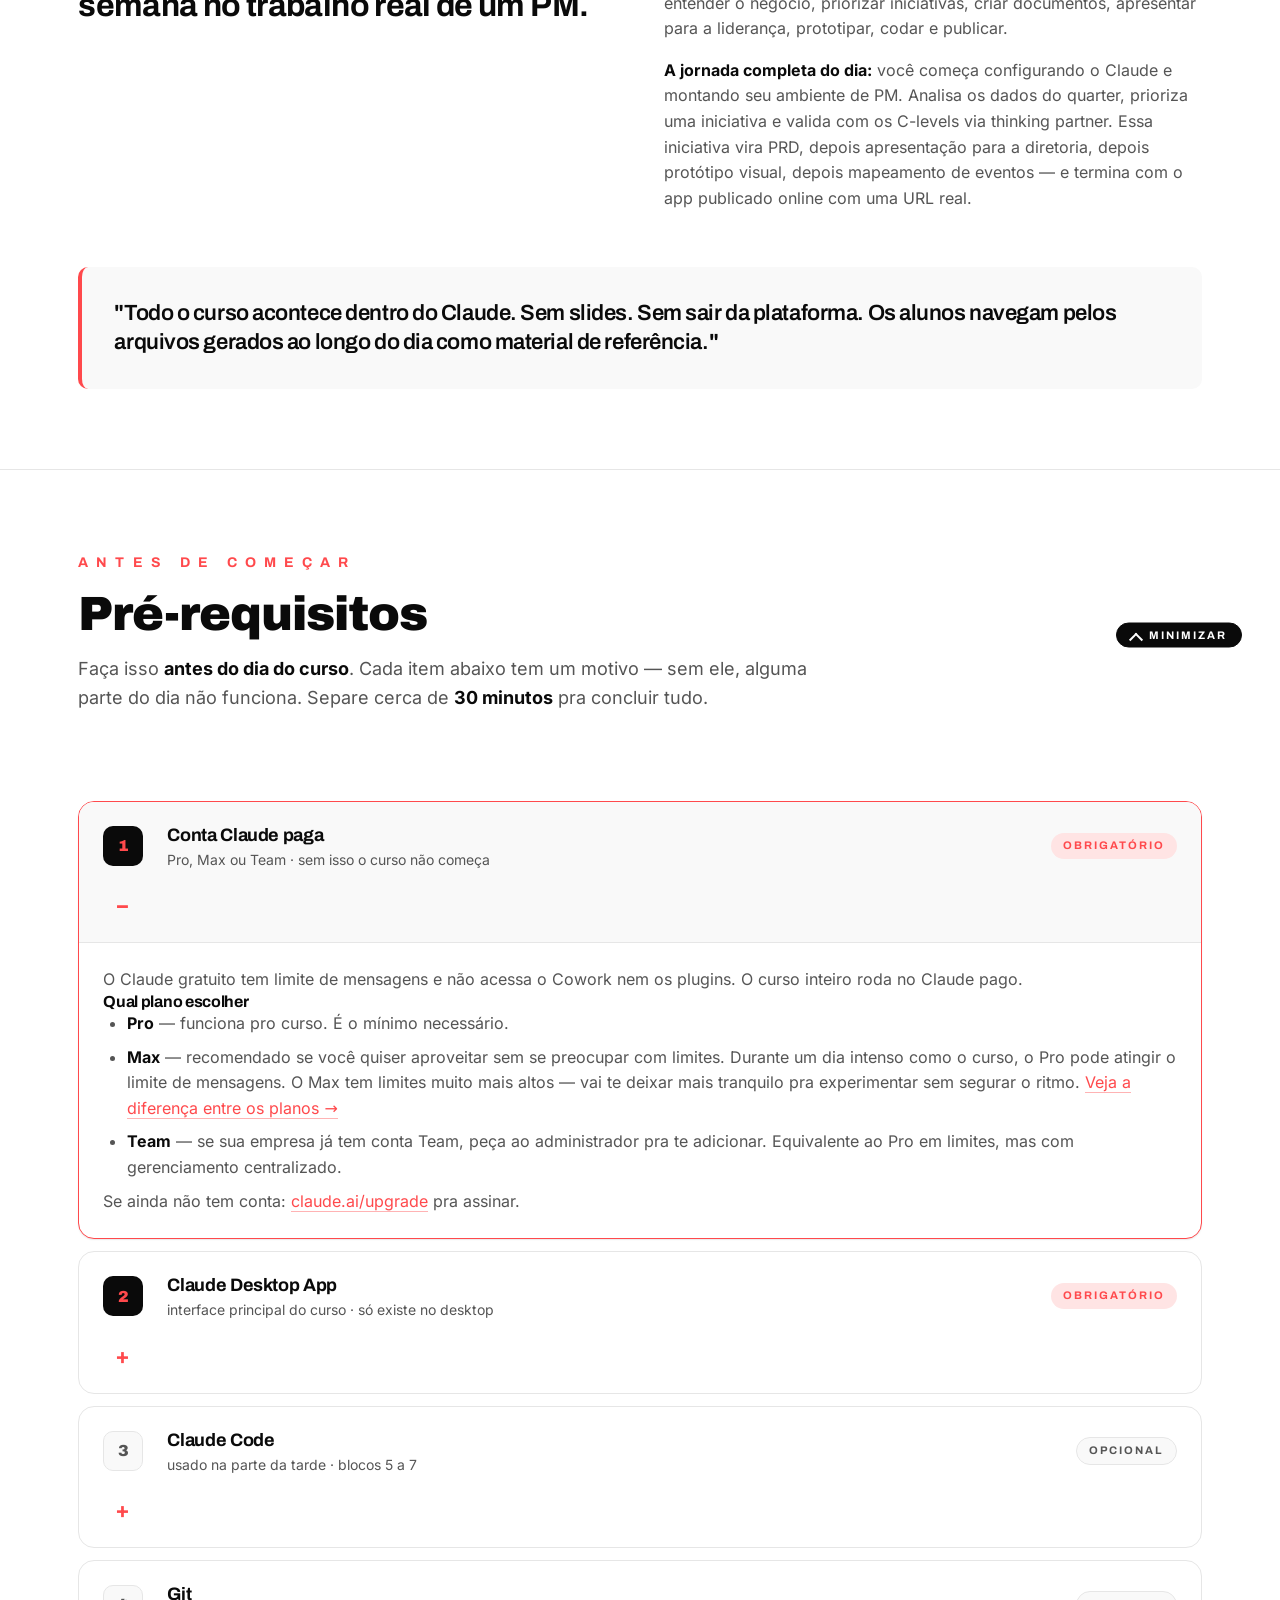
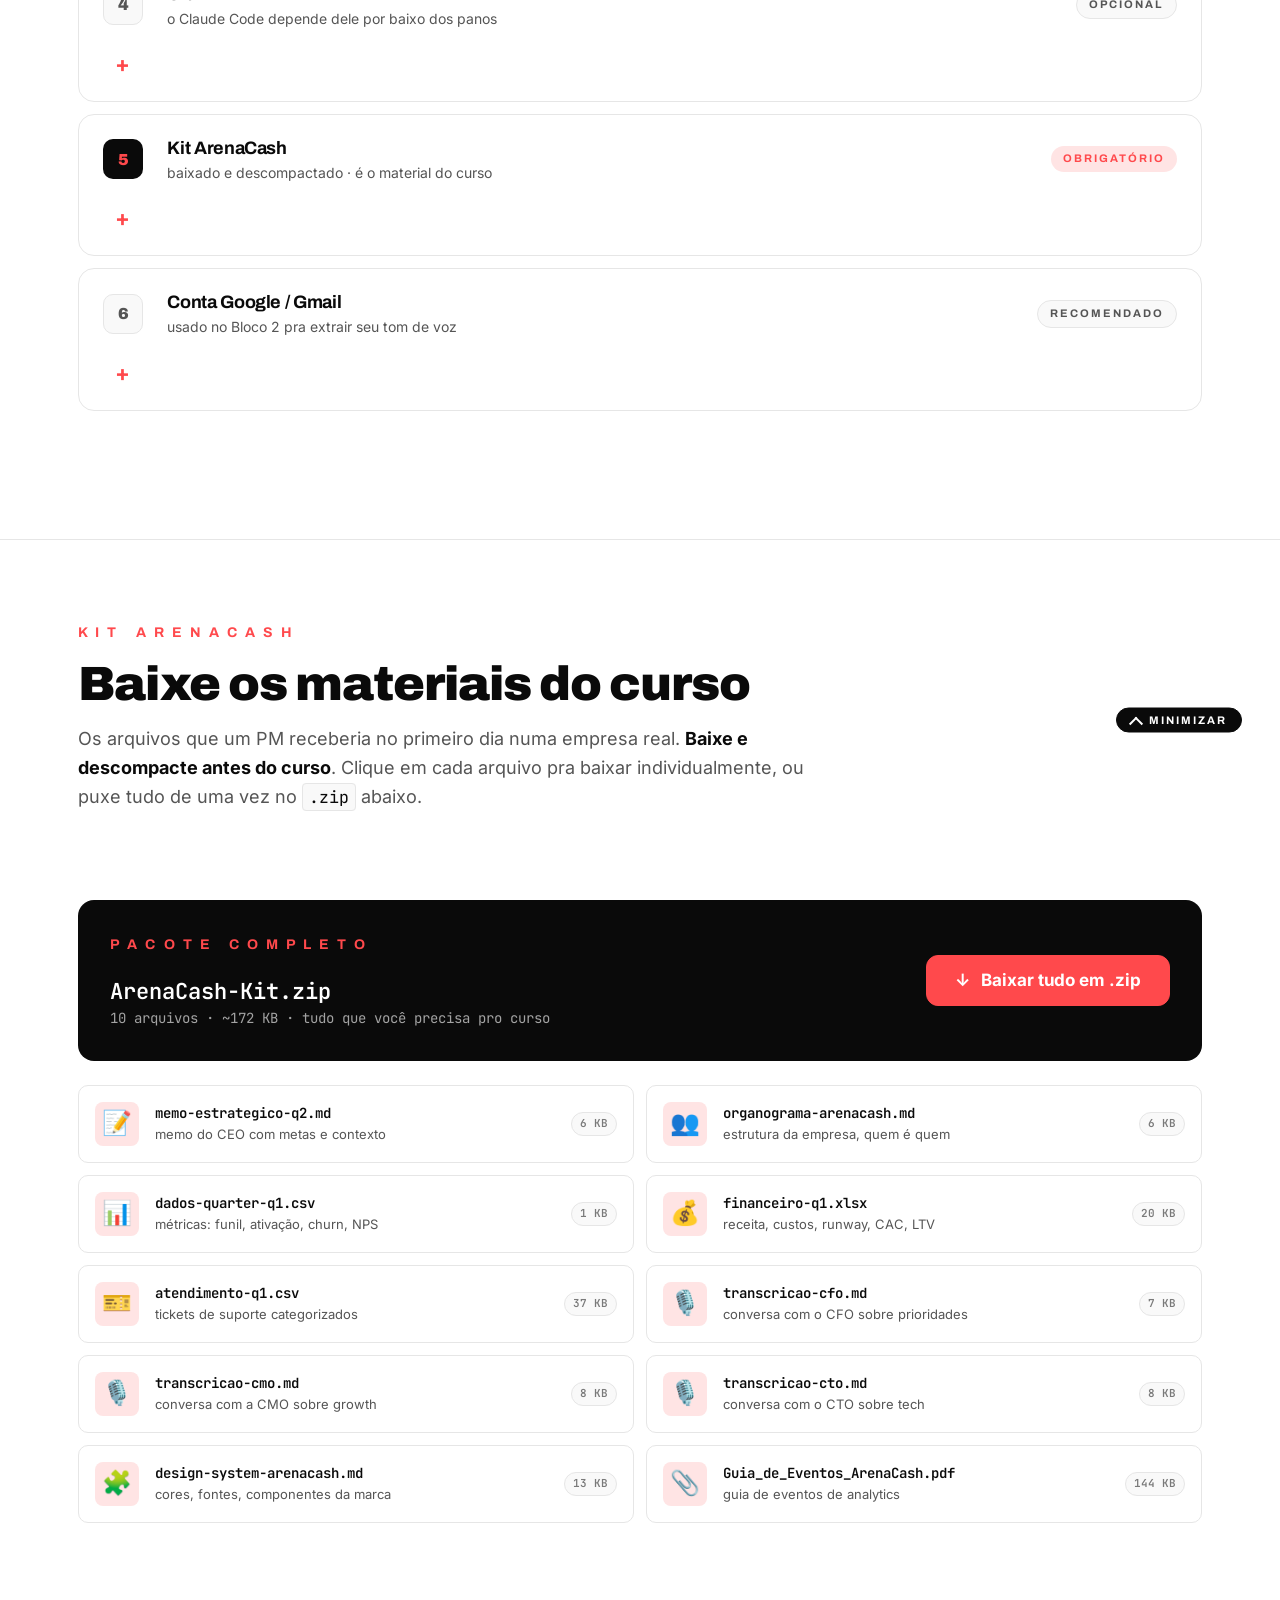
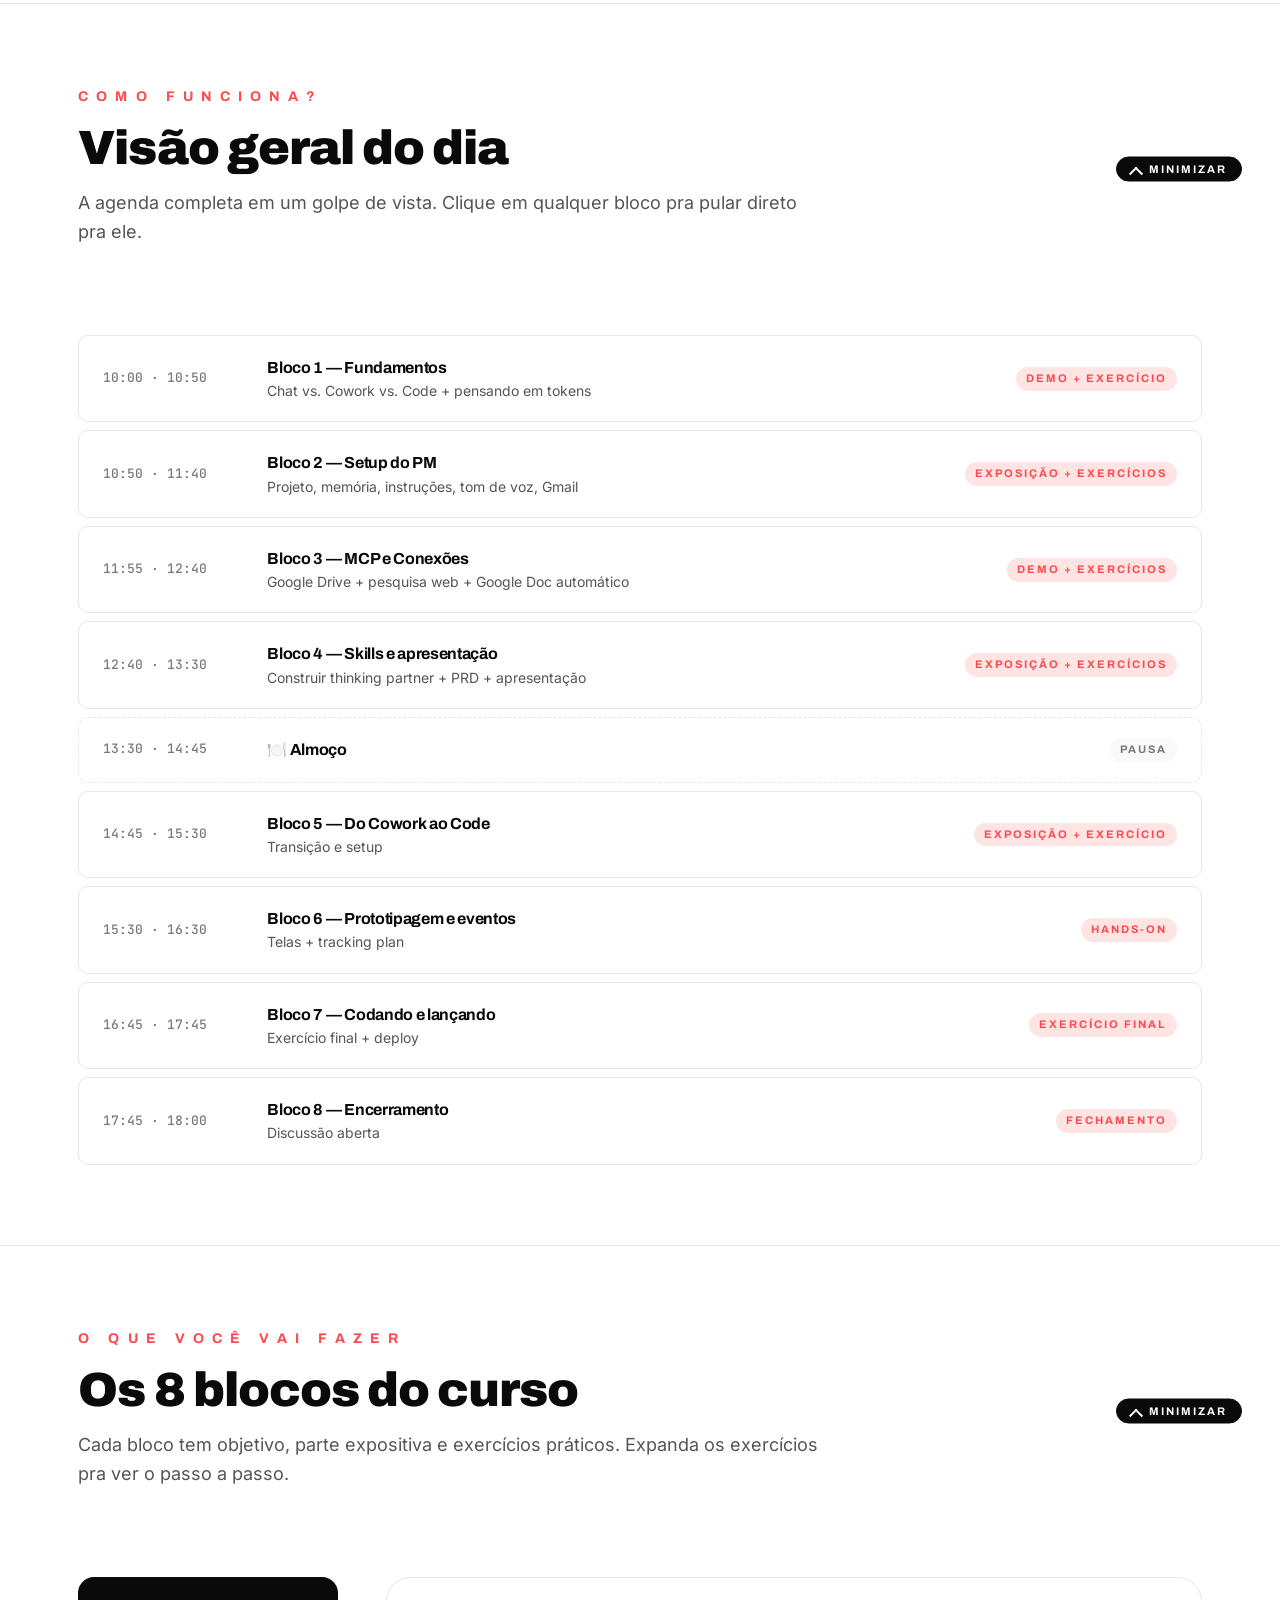
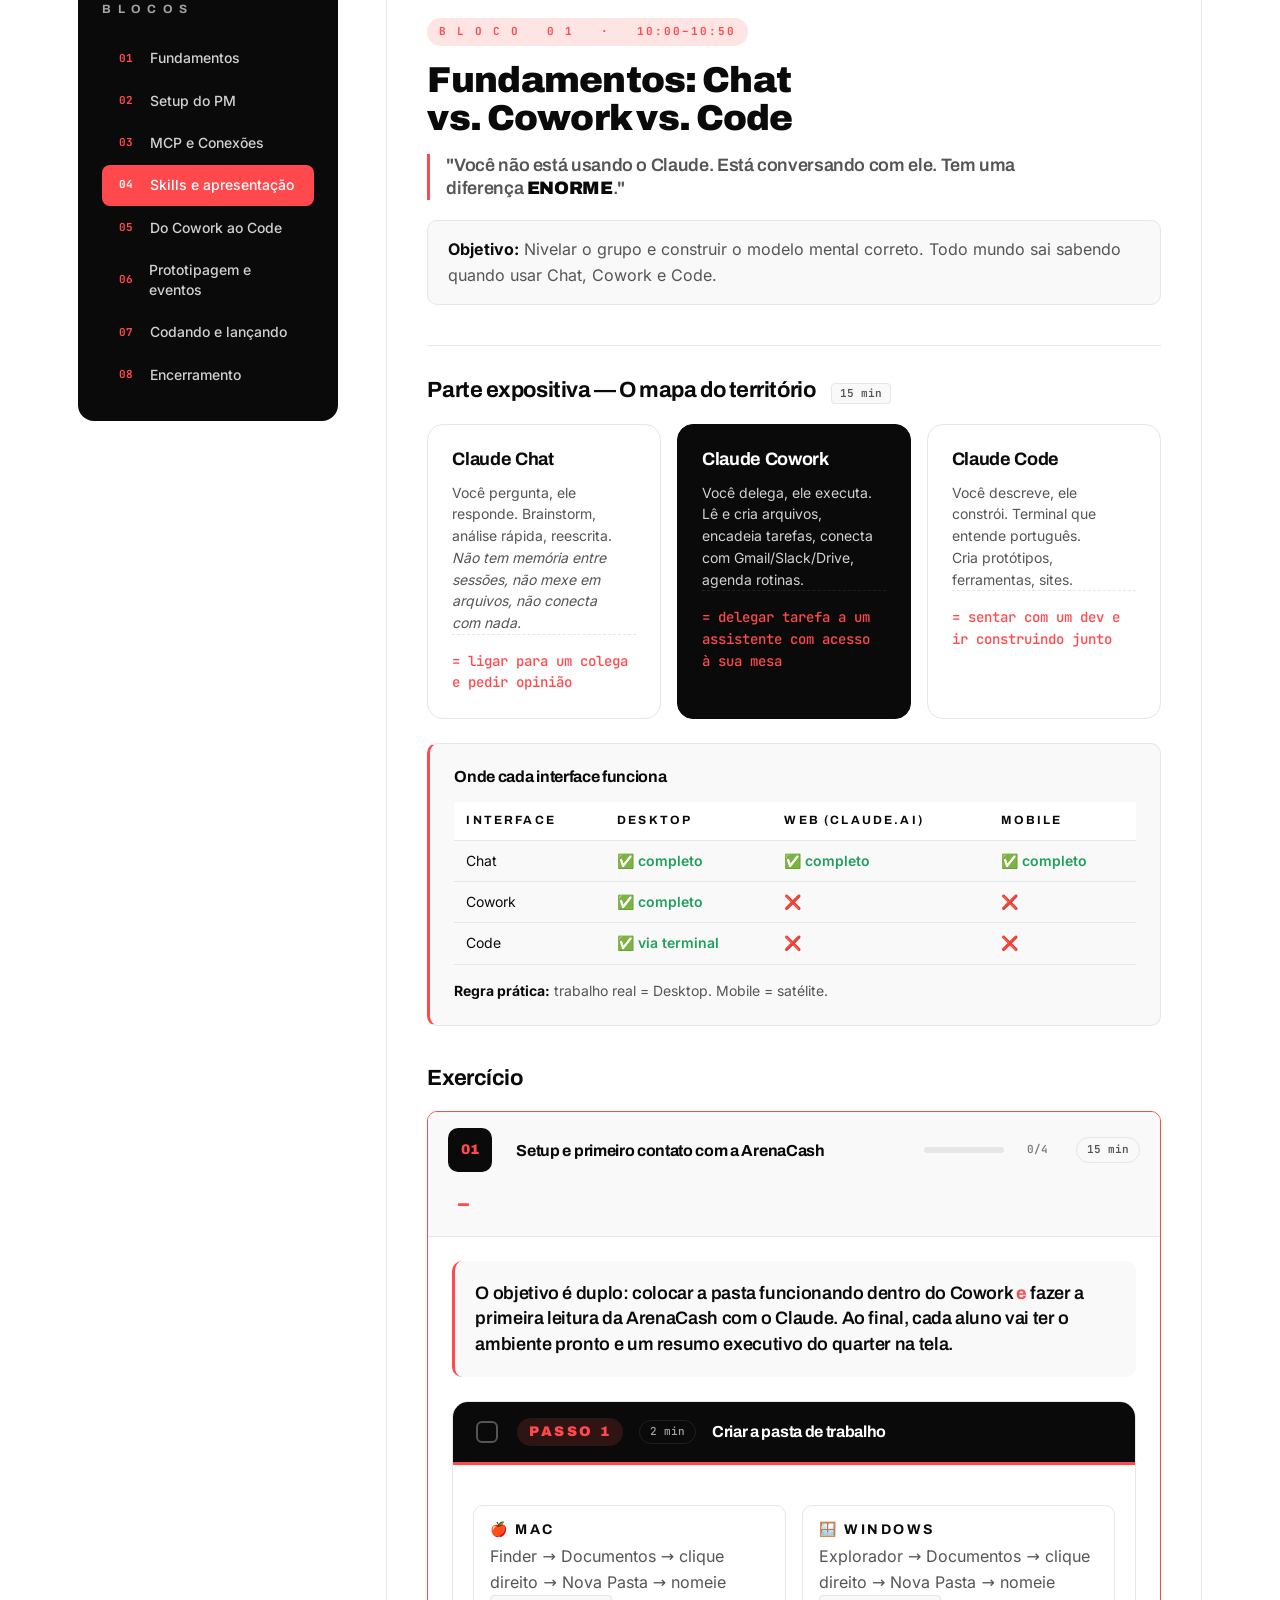
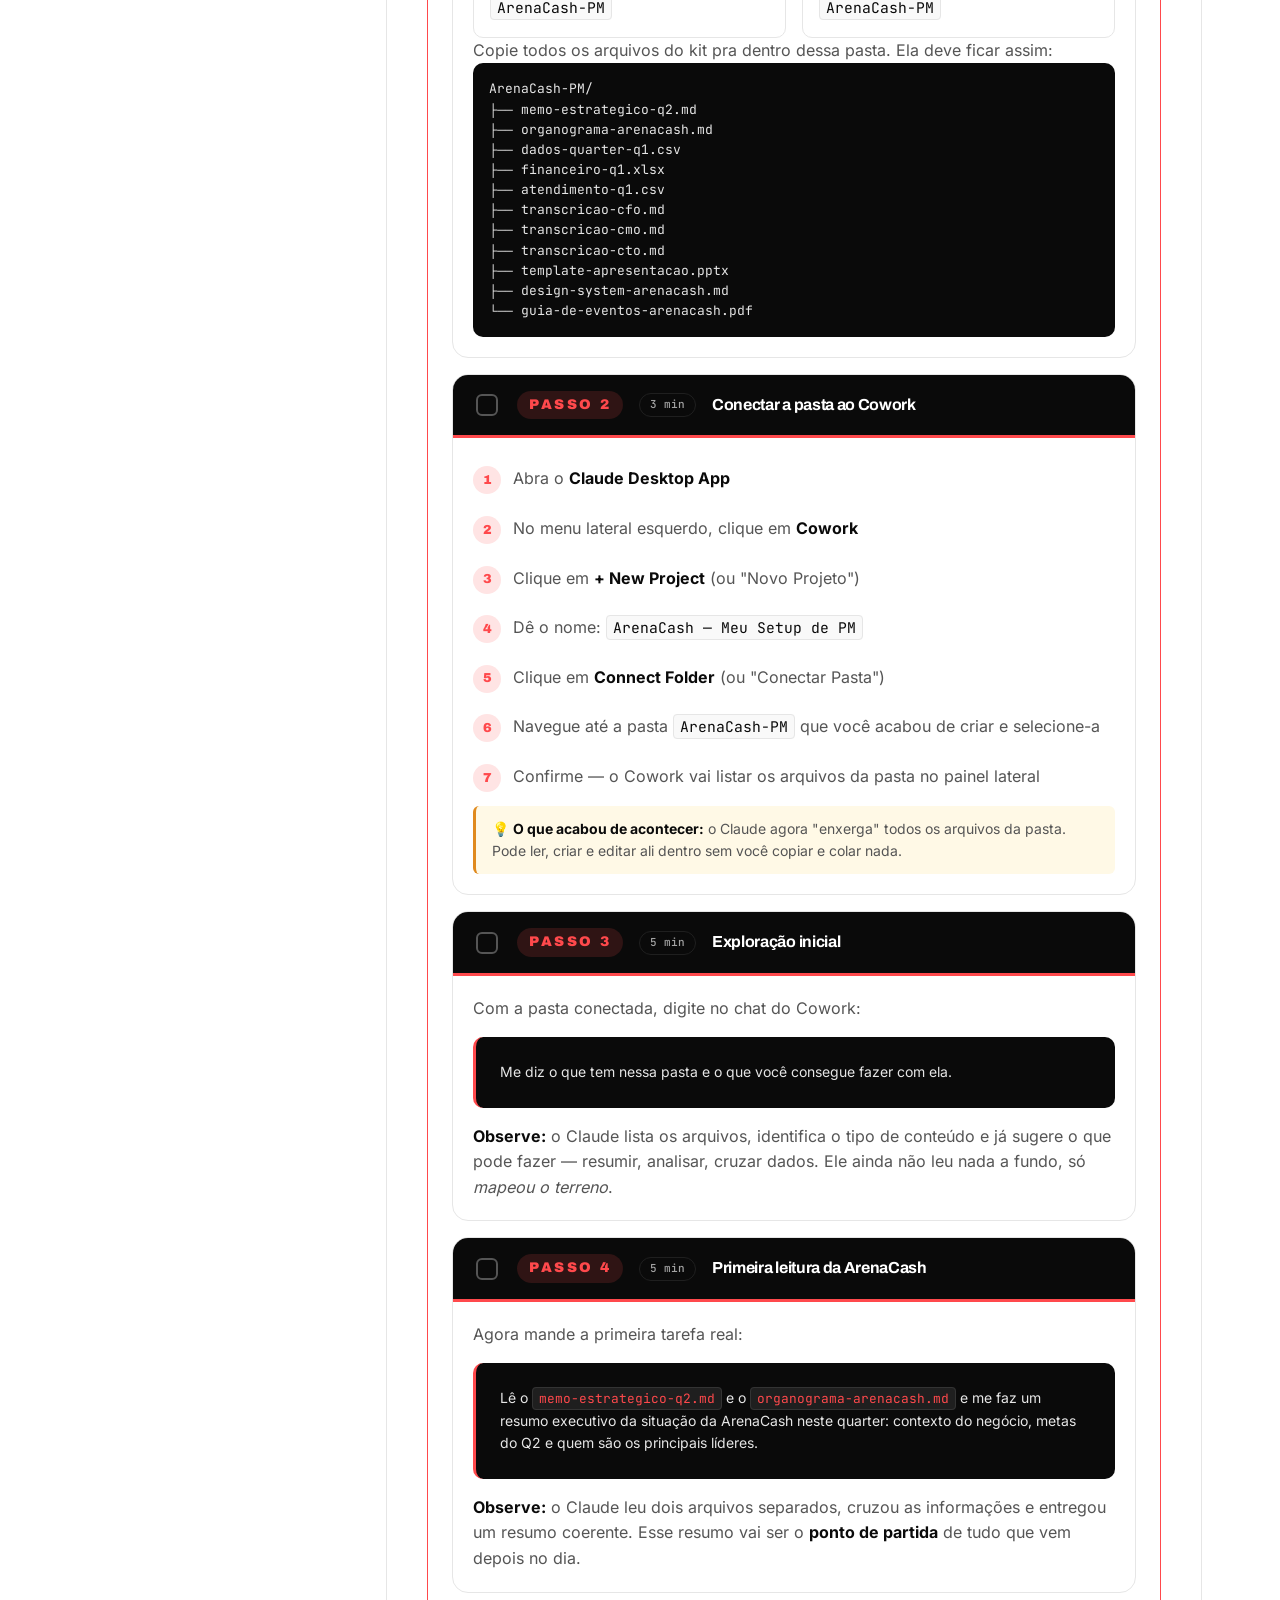
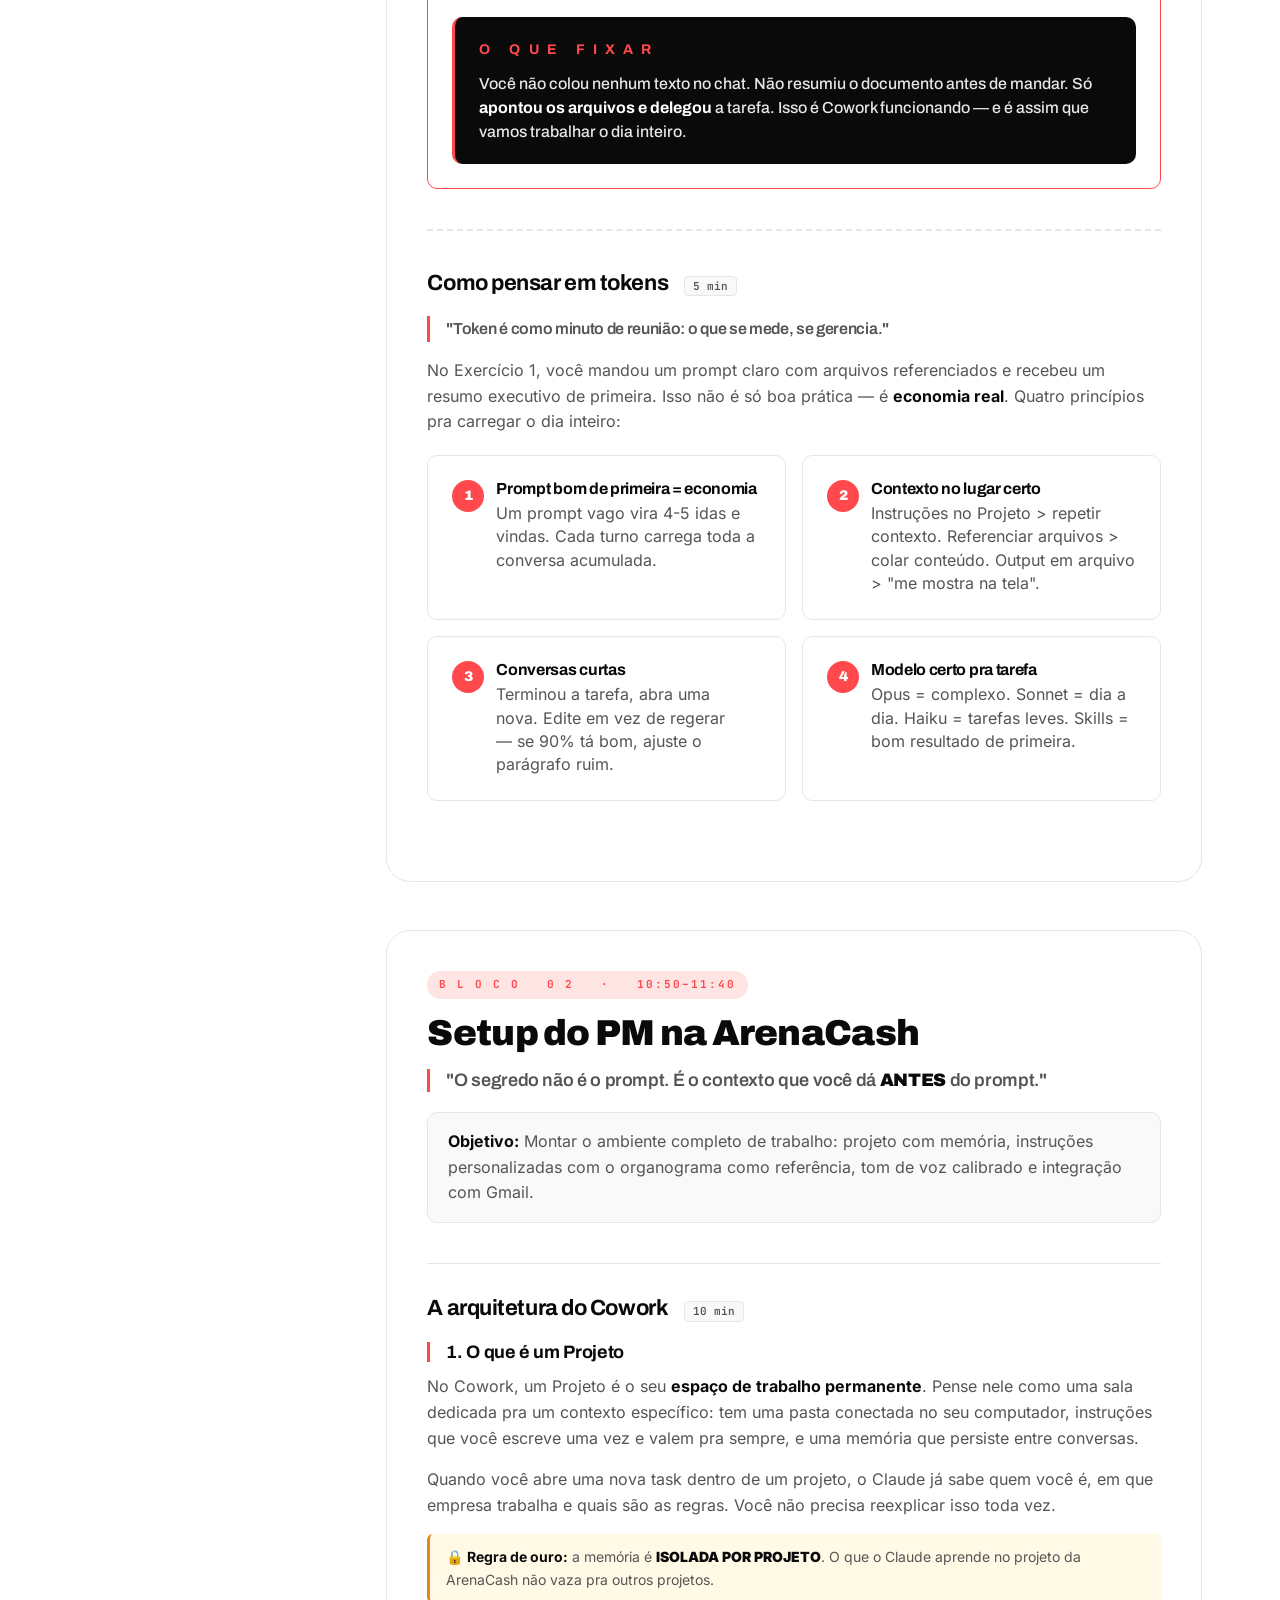
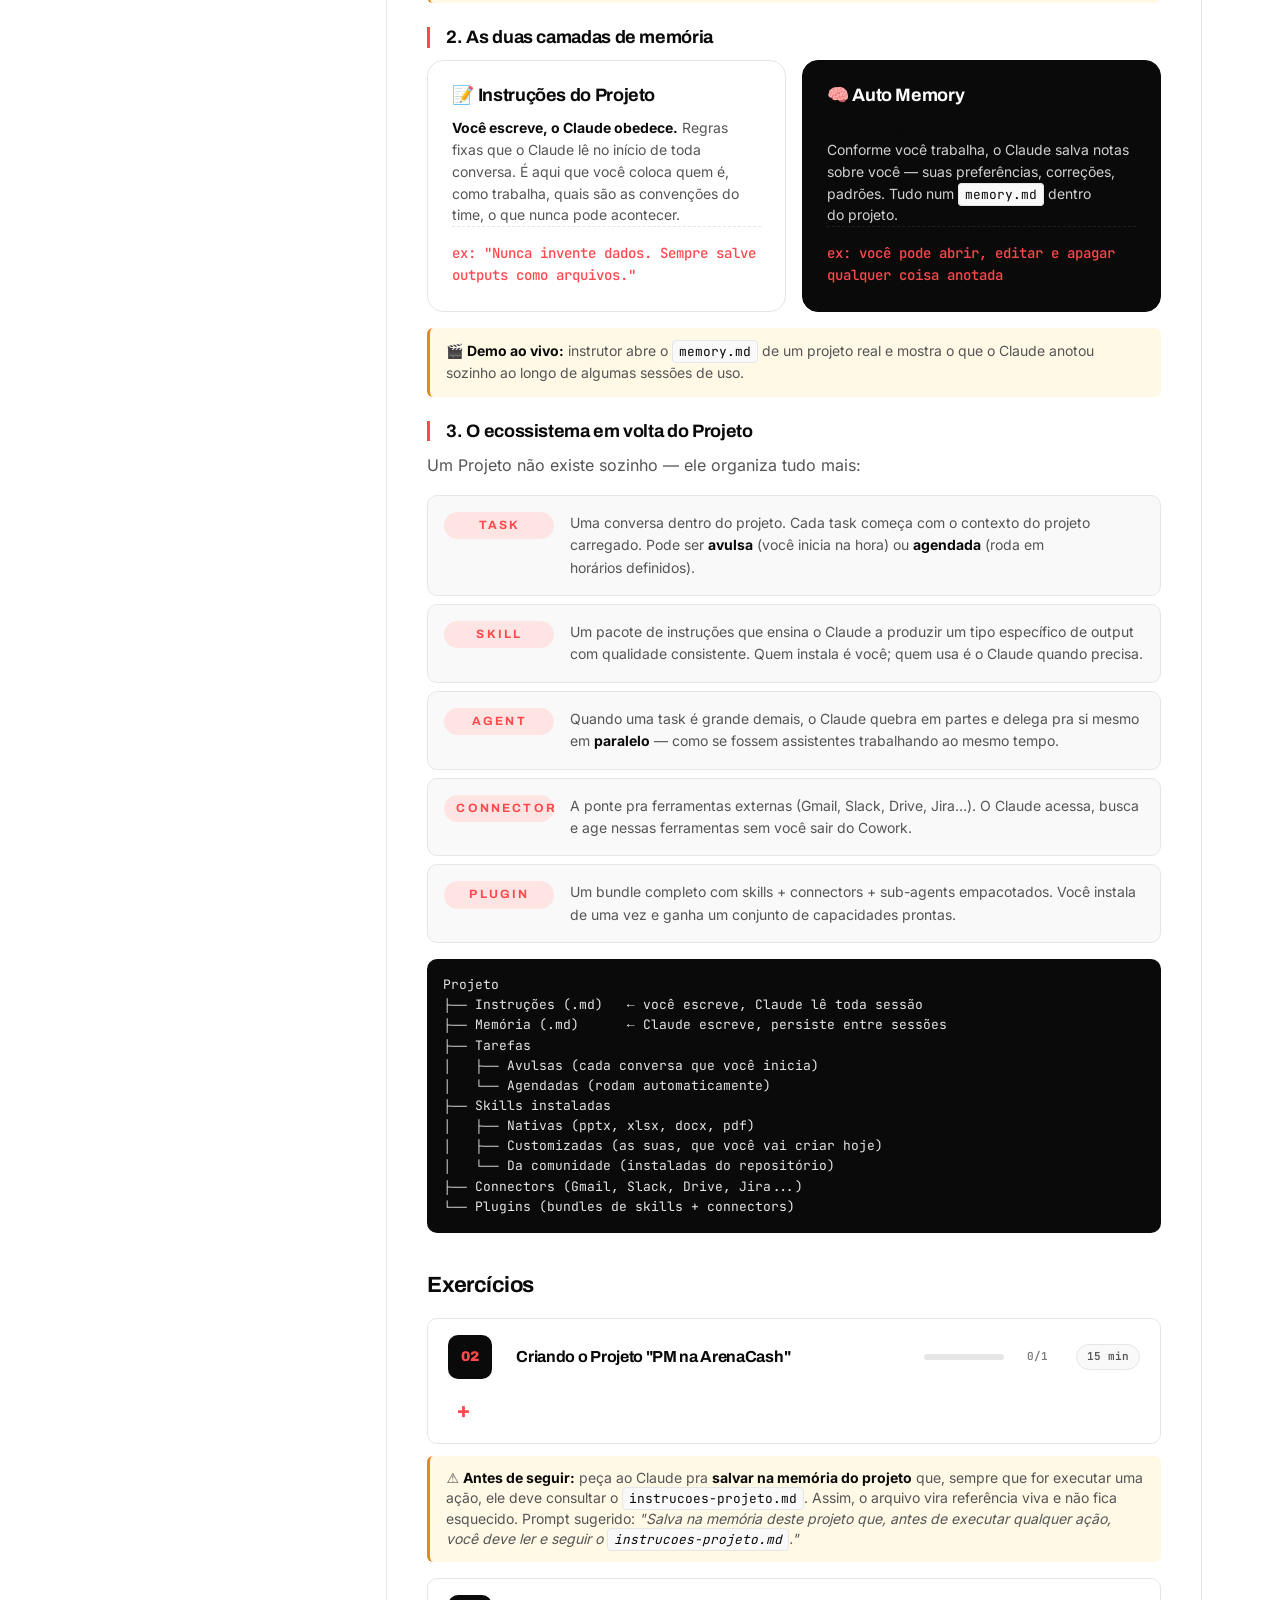
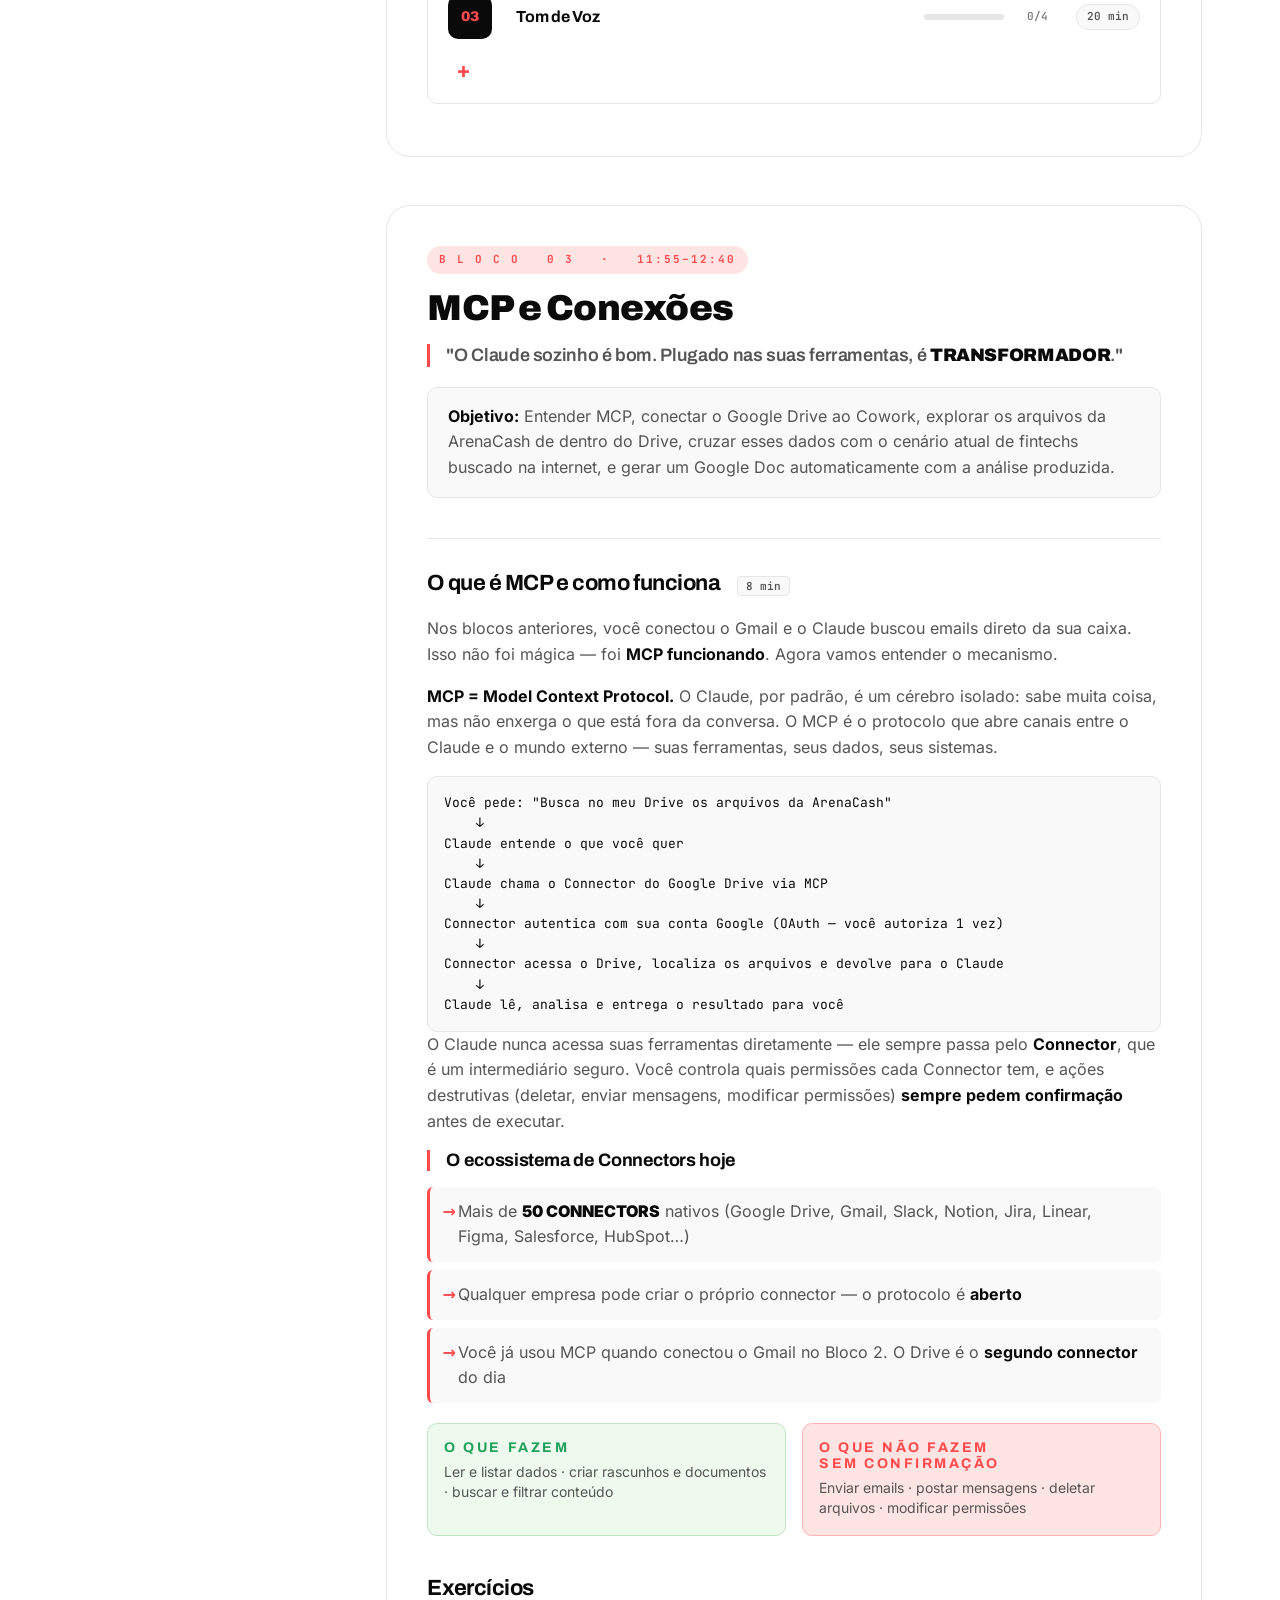
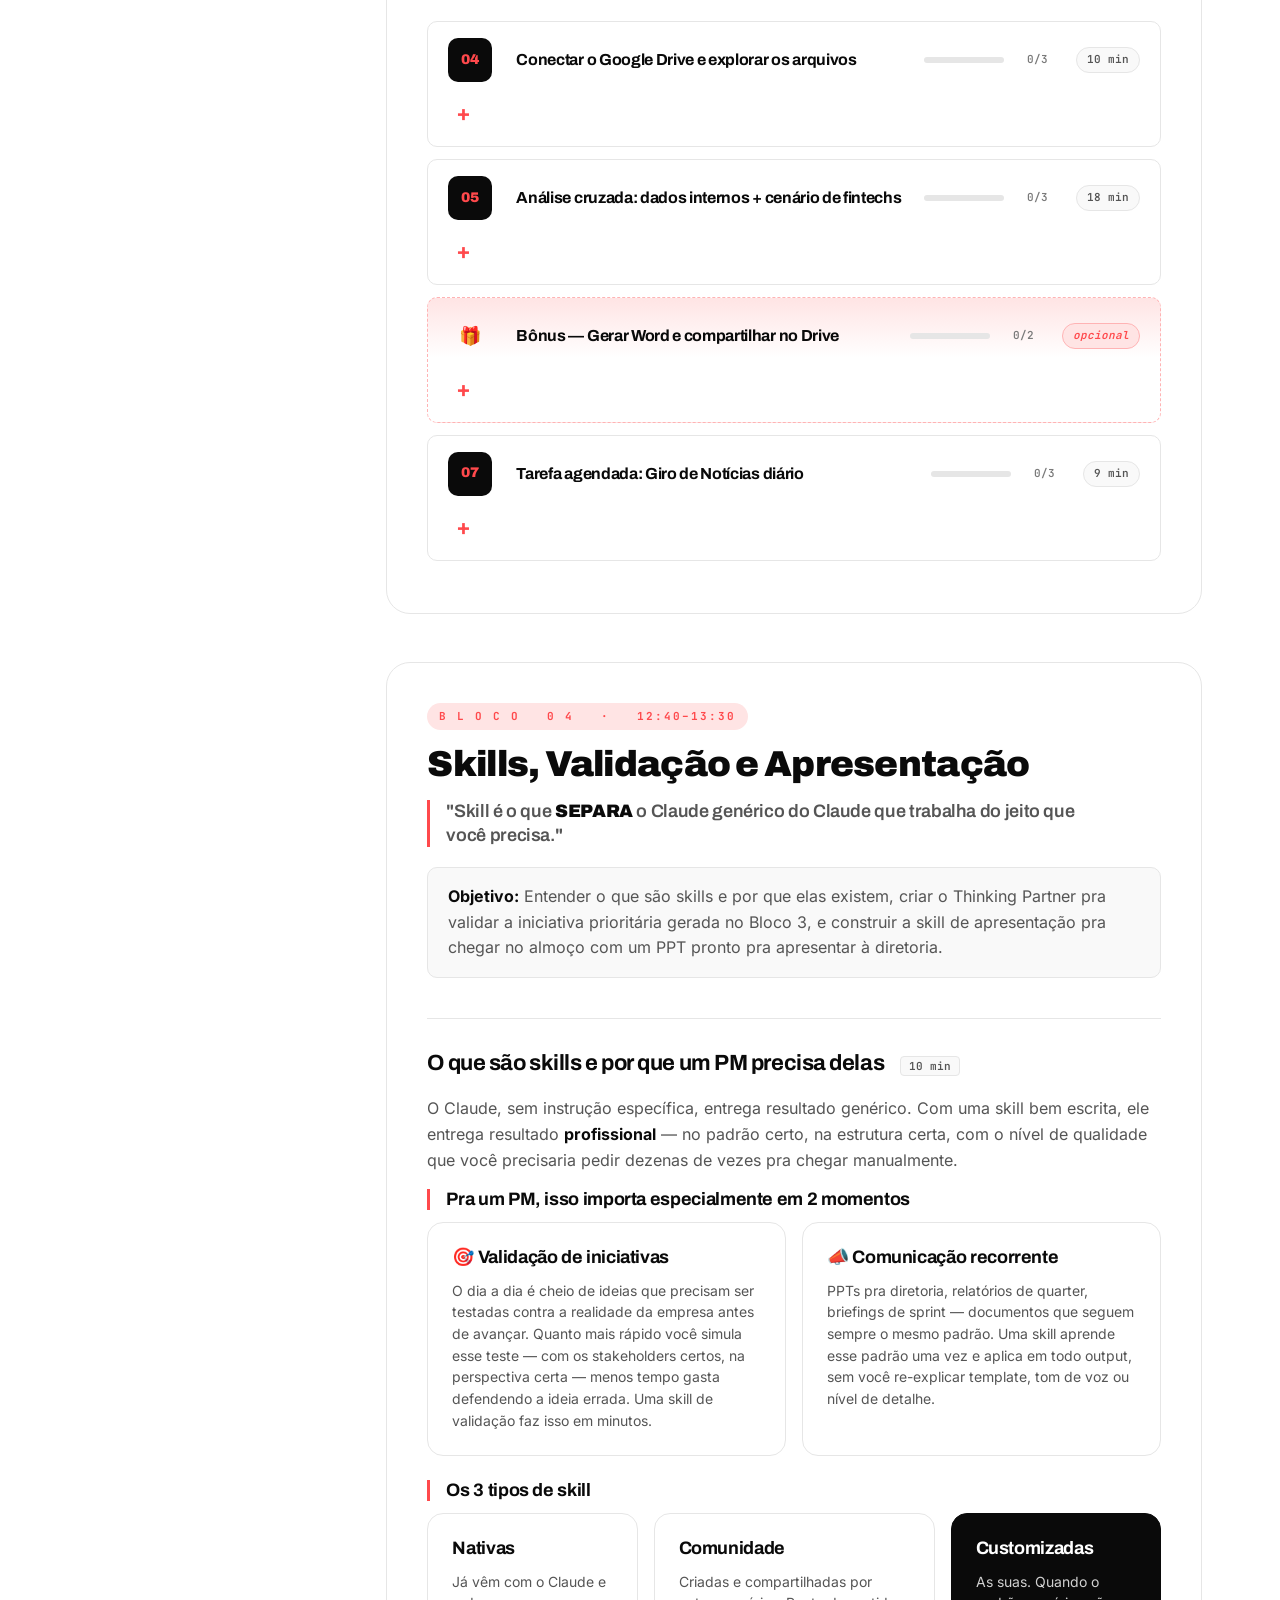
==== commit 82baefb0: "Update Cauê Muriano bio: now GPM at iFood Co-Authored-By: Claude Opus 4.7 (1M context) <noreply@anth" ====
--- a/index.html
+++ b/index.html
@@ -75,8 +75,8 @@
 <img alt="Cauê Muriano" class="instructor-photo" src="assets/instrutor-caue.jpeg"/>
 <div class="instructor-content">
 <h3>Cauê Muriano</h3>
-<p class="instructor-role">GPM · Carrefour</p>
-<p class="instructor-bio">Engenheiro de formação, ama tecnologia desde pequeno. Constrói produtos físicos e digitais há mais de 10 anos — já passou por <strong>Carrefour, Tembici, Docket</strong> e <strong>DEV Tecnologia</strong> trabalhando com hardware, firmware e software.</p>
+<p class="instructor-role">GPM · iFood</p>
+<p class="instructor-bio">Engenheiro de formação, ama tecnologia desde pequeno. Constrói produtos físicos e digitais há mais de 10 anos — hoje atua como <strong>GPM no iFood</strong> e já passou por <strong>Carrefour, Tembici, Docket</strong> e <strong>DEV Tecnologia</strong> trabalhando com hardware, firmware e software.</p>
 <ul class="instructor-links">
 <li><a href="https://instagram.com/cauemuriano" rel="noopener" target="_blank">@cauemuriano</a> · Instagram</li>
 <li><a href="https://linkedin.com/in/cauemuriano" rel="noopener" target="_blank">/in/cauemuriano</a> · LinkedIn</li>
@@ -1668,7 +1668,7 @@
 <p>No Claude Code (terminal ou Desktop, na pasta do projeto), mande:</p>
 <div class="prompt-box">
 <div class="prompt-box-head">I N T E G R A R   E V E N T O S</div>
-<p>Lê a planilha <code>06-prototipo/eventos-mapeados.xlsx</code> com a lista de eventos. Pra cada linha, adiciona no <code>06-prototipo/script.js</code> uma chamada <code>console.log()</code> que dispara o evento no momento certo: eventos do tipo <code>screen_view</code> disparam quando a tela é exibida, <code>click</code> dispara no clique do elemento correspondente, <code>state_change</code> dispara na mudança do estado. O log deve incluir o nome do evento + as propriedades (todos os campos da linha) num objeto JS.</p>
+<p>Pra cada elemento clicável do site (botões, links, cards, ícones de navegação), cria um <code>console.log()</code> que mapeia o clique e implementa direto no <code>06-prototipo/script.js</code>. Os nomes, tipos e propriedades dos eventos devem fazer sentido com o que está no <strong>documento de eventos da ArenaCash</strong> — use o <code>06-prototipo/eventos-mapeados.xlsx</code> (gerado no Ex 14) como fonte primária e o <code>guia-de-eventos-arenacash.pdf</code> como referência de convenções (<code>snake_case</code>, padrão <code>tela_ação</code>, propriedades obrigatórias). Se algum clique não estiver mapeado na planilha, sugere o evento seguindo o padrão do guia.</p>
 </div>
 <p>O Claude vai casar cada linha da planilha com o elemento correto no HTML. Se algum elemento não existir no protótipo (porque o Event Mapper sugeriu eventos pra estados que ainda não foram construídos), ele vai sinalizar — você decide se vale criar o elemento ou ignorar o evento.</p>
 </div>
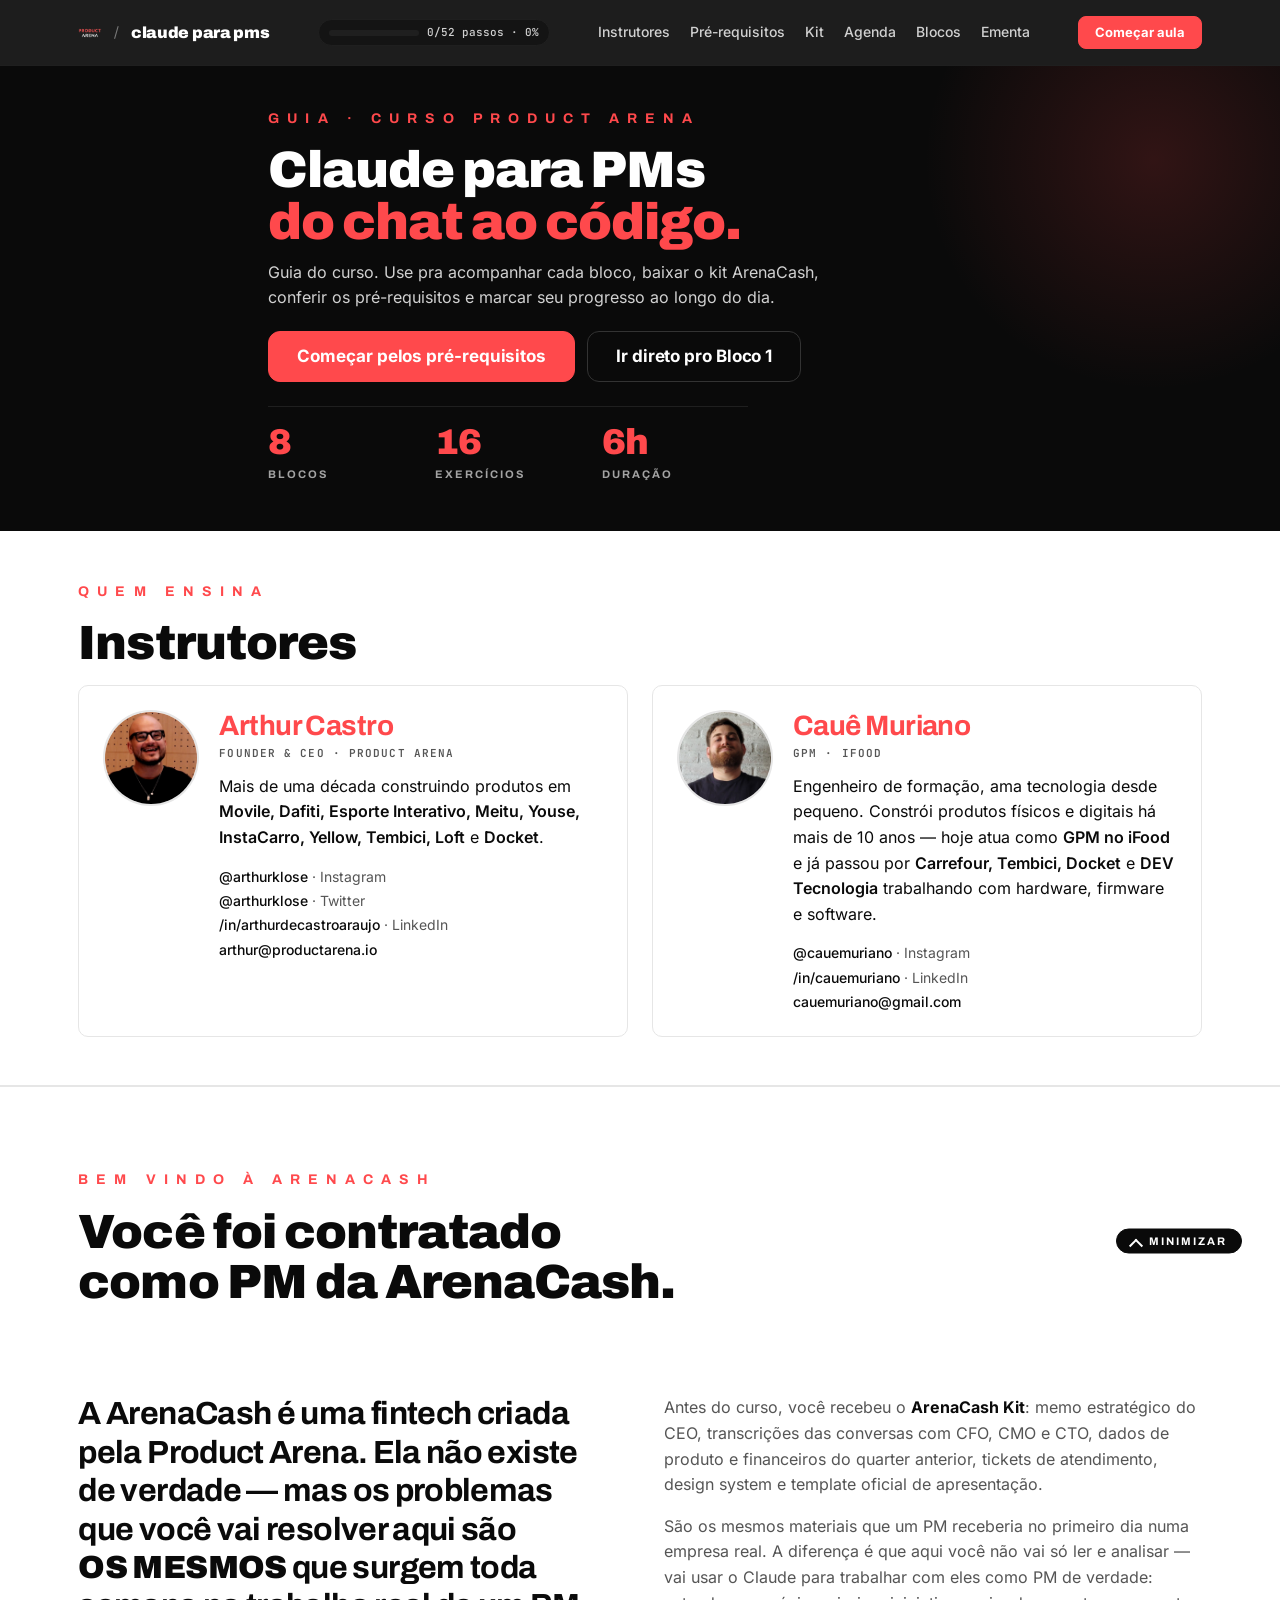
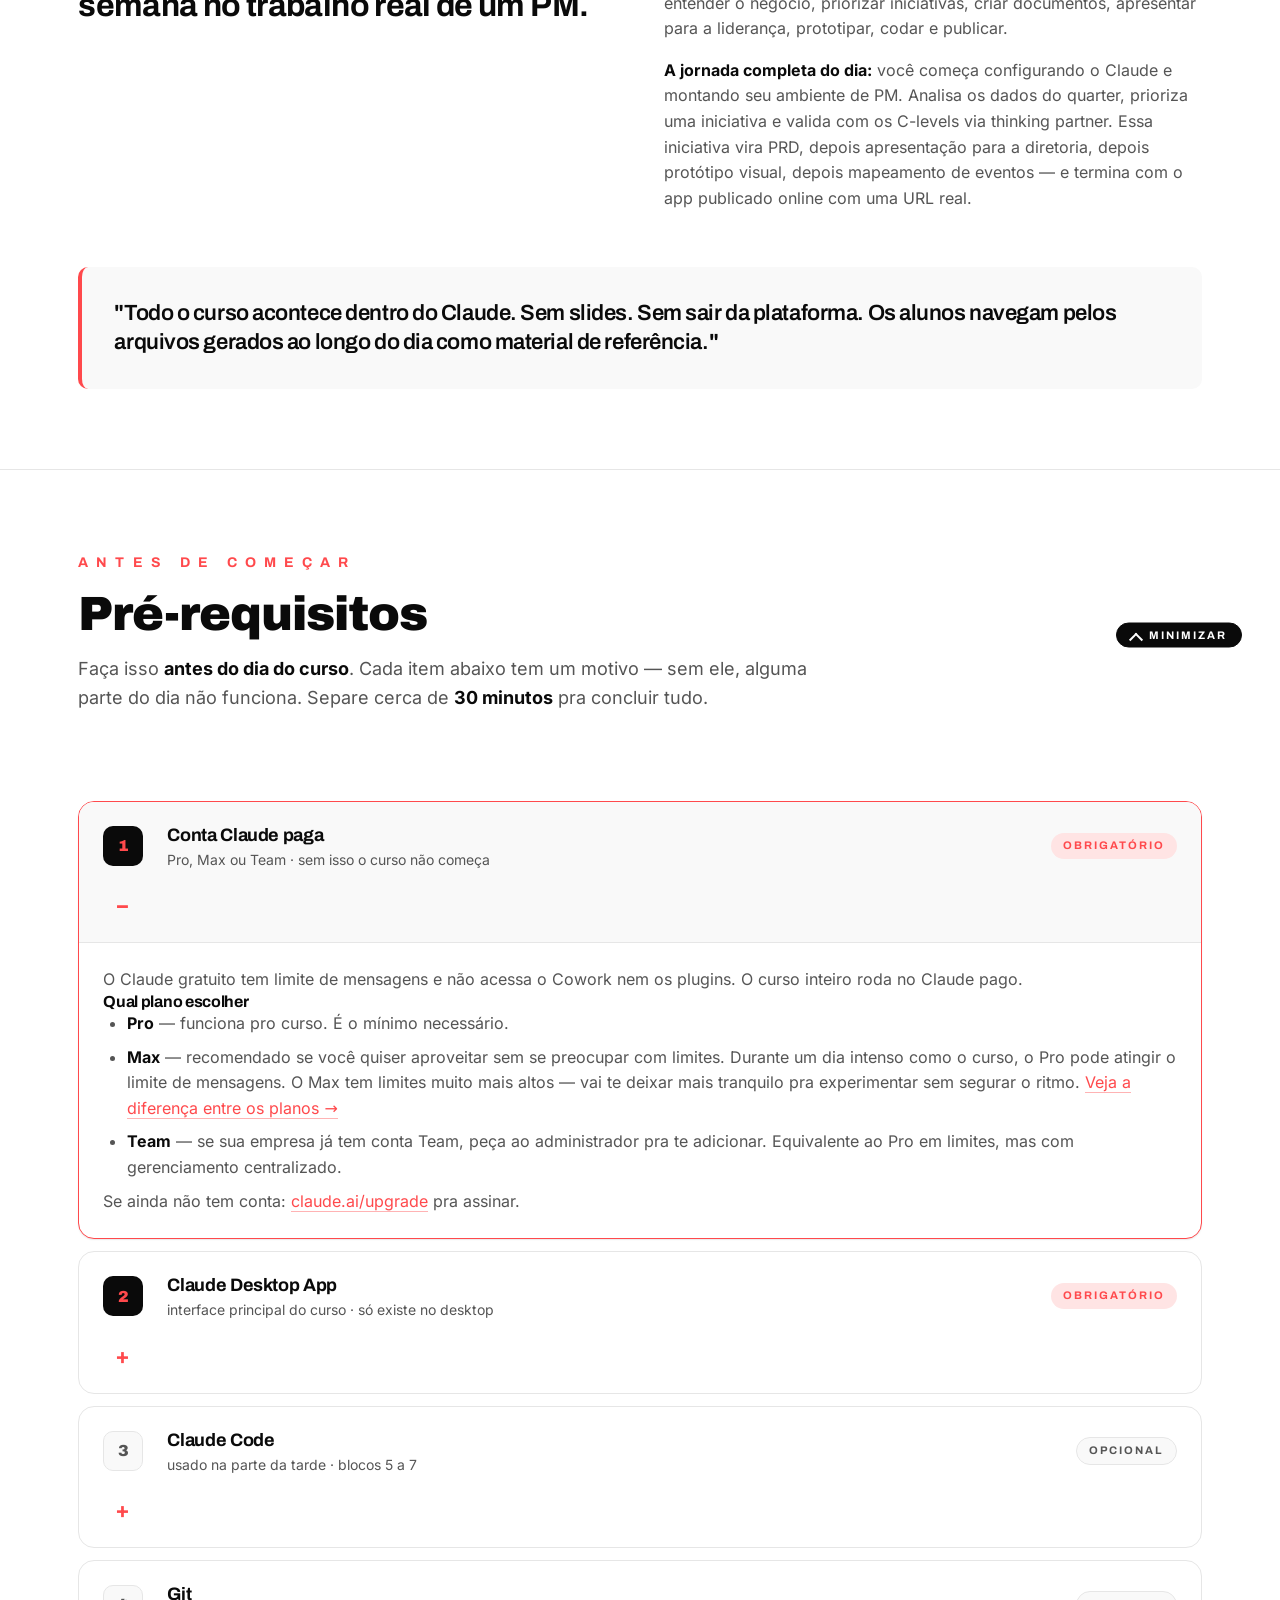
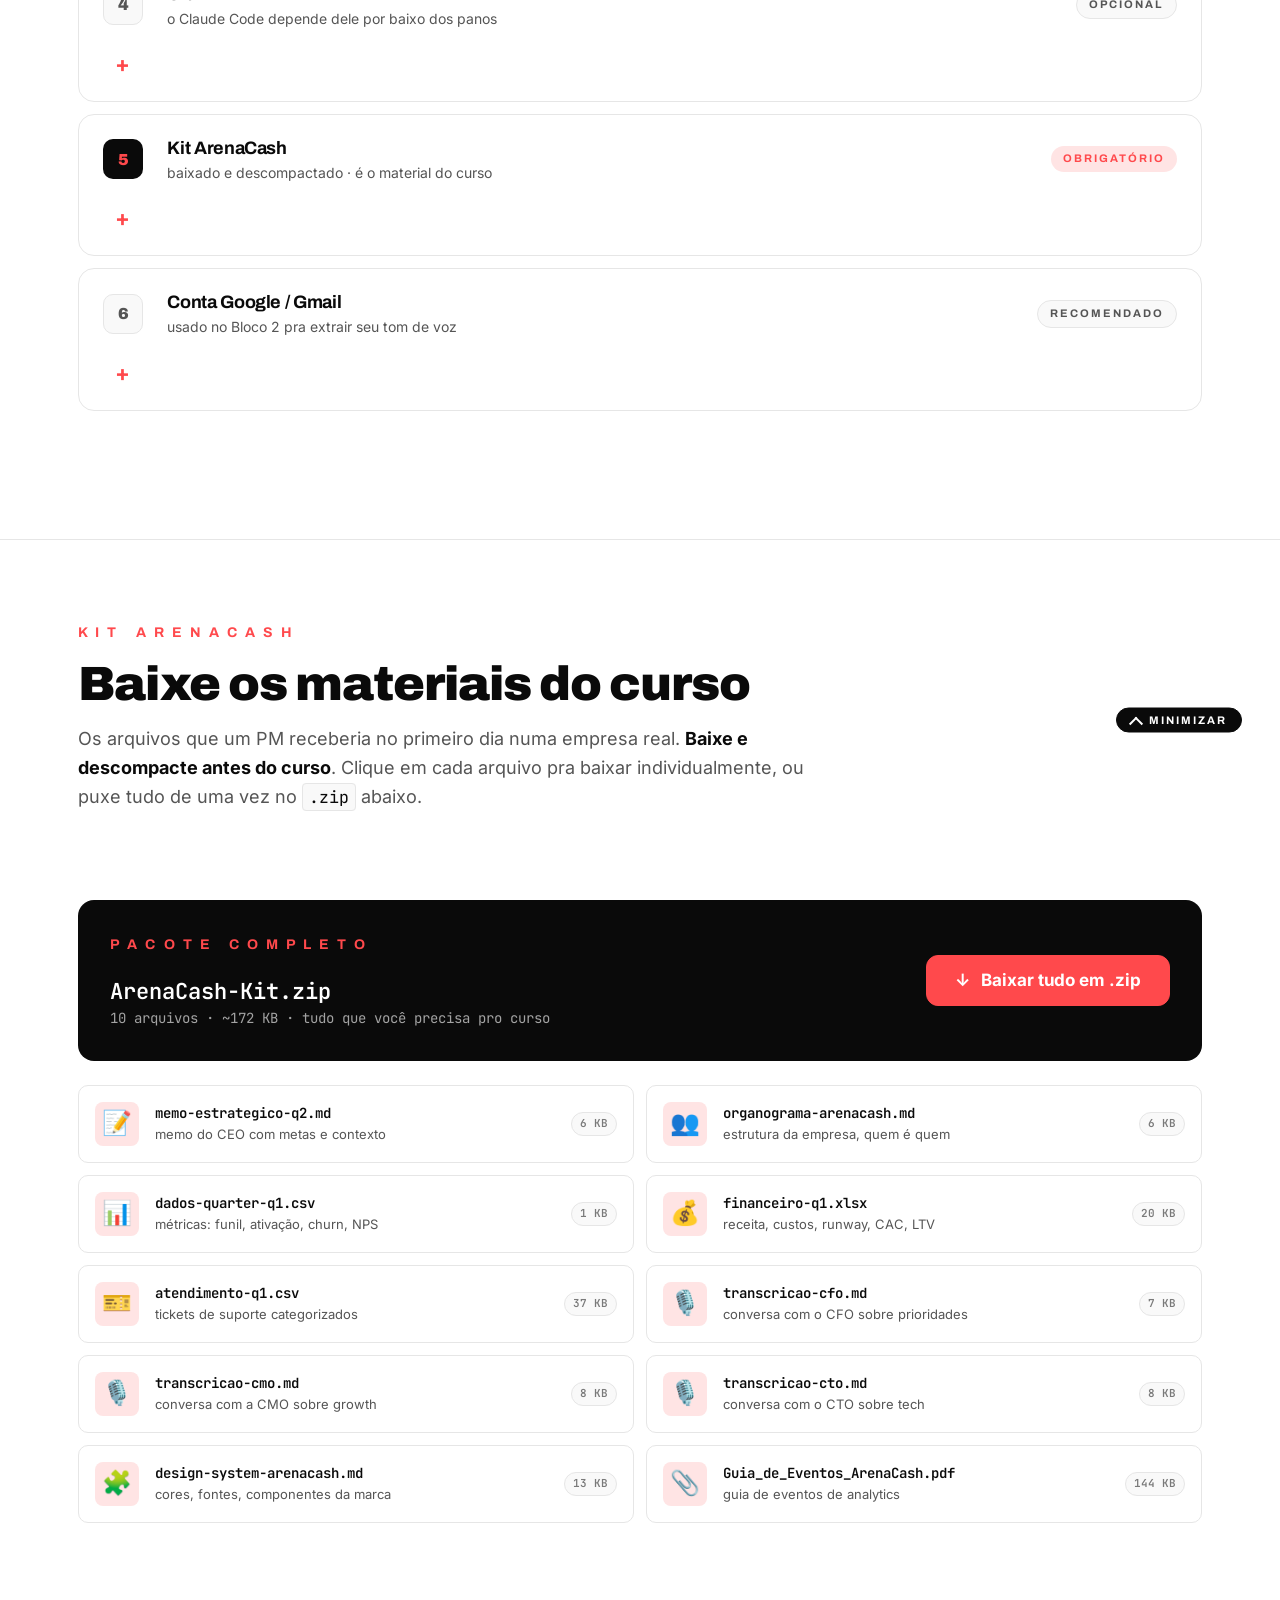
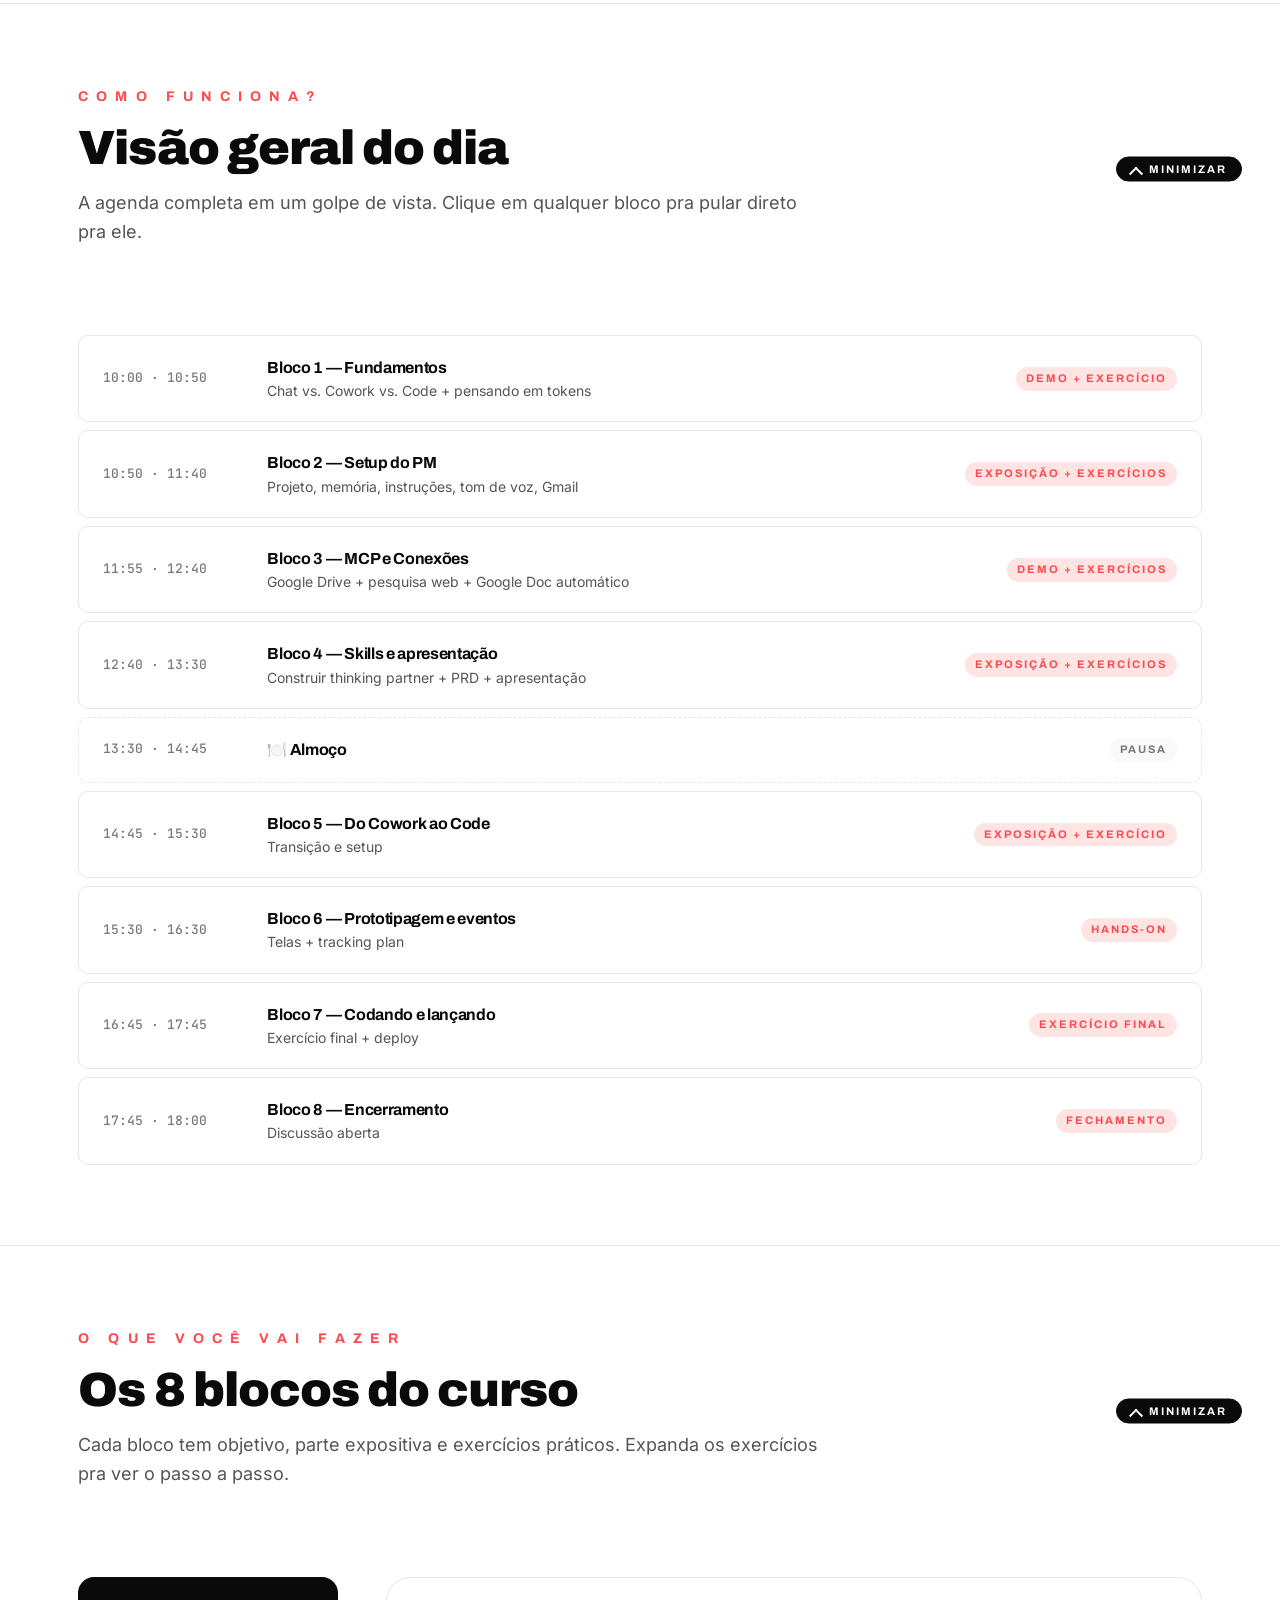
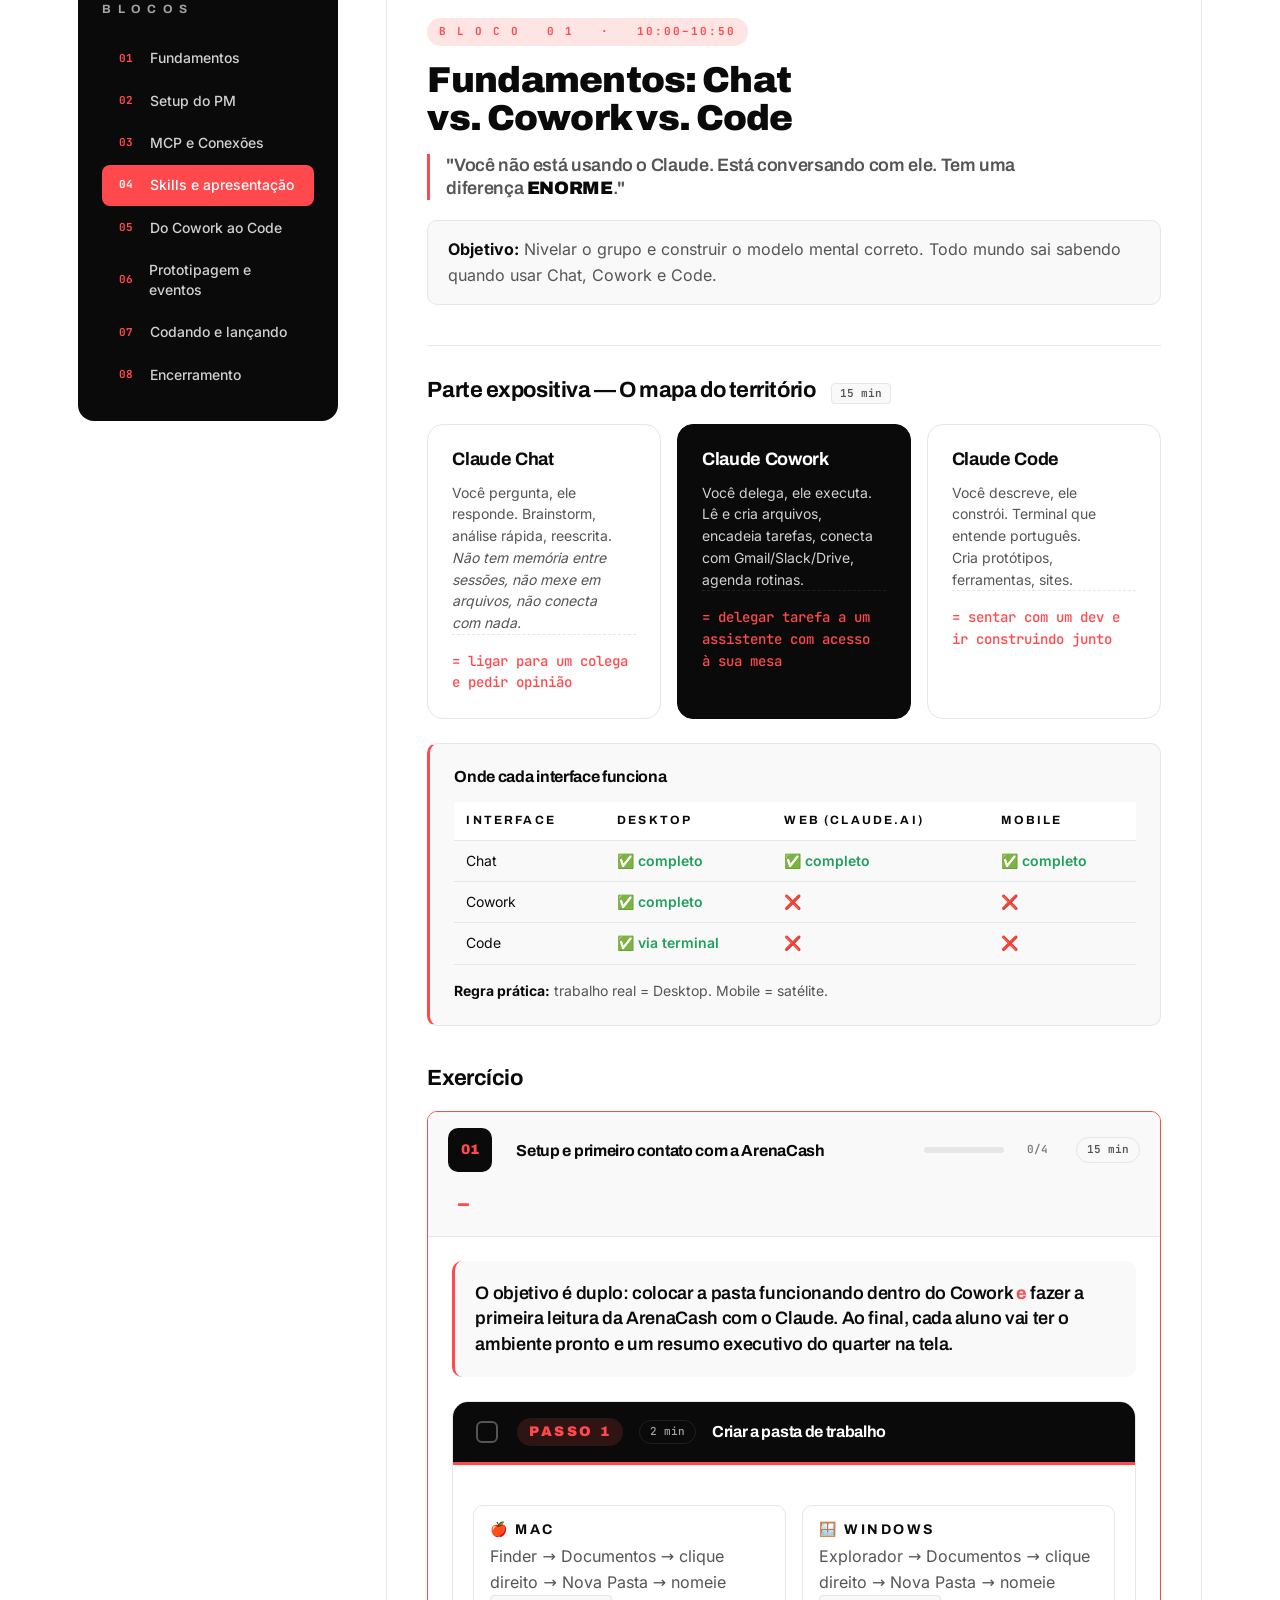
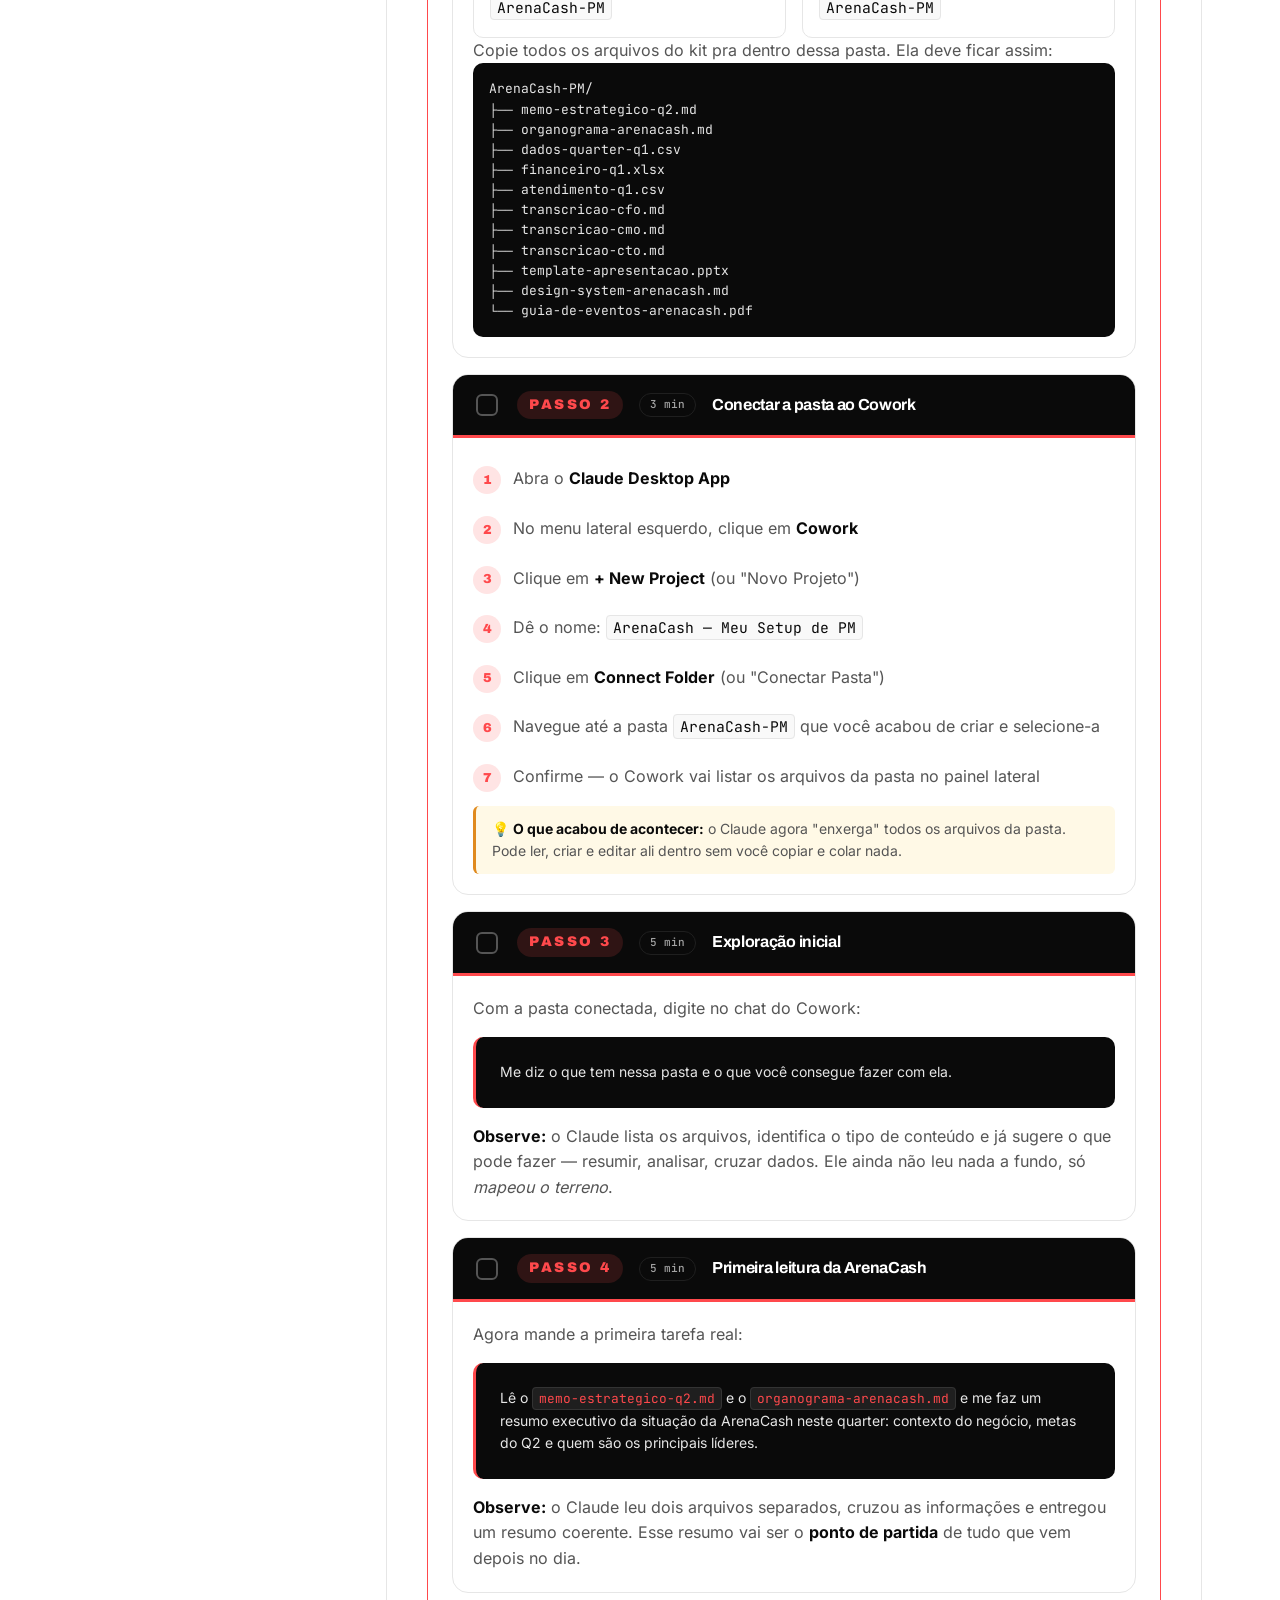
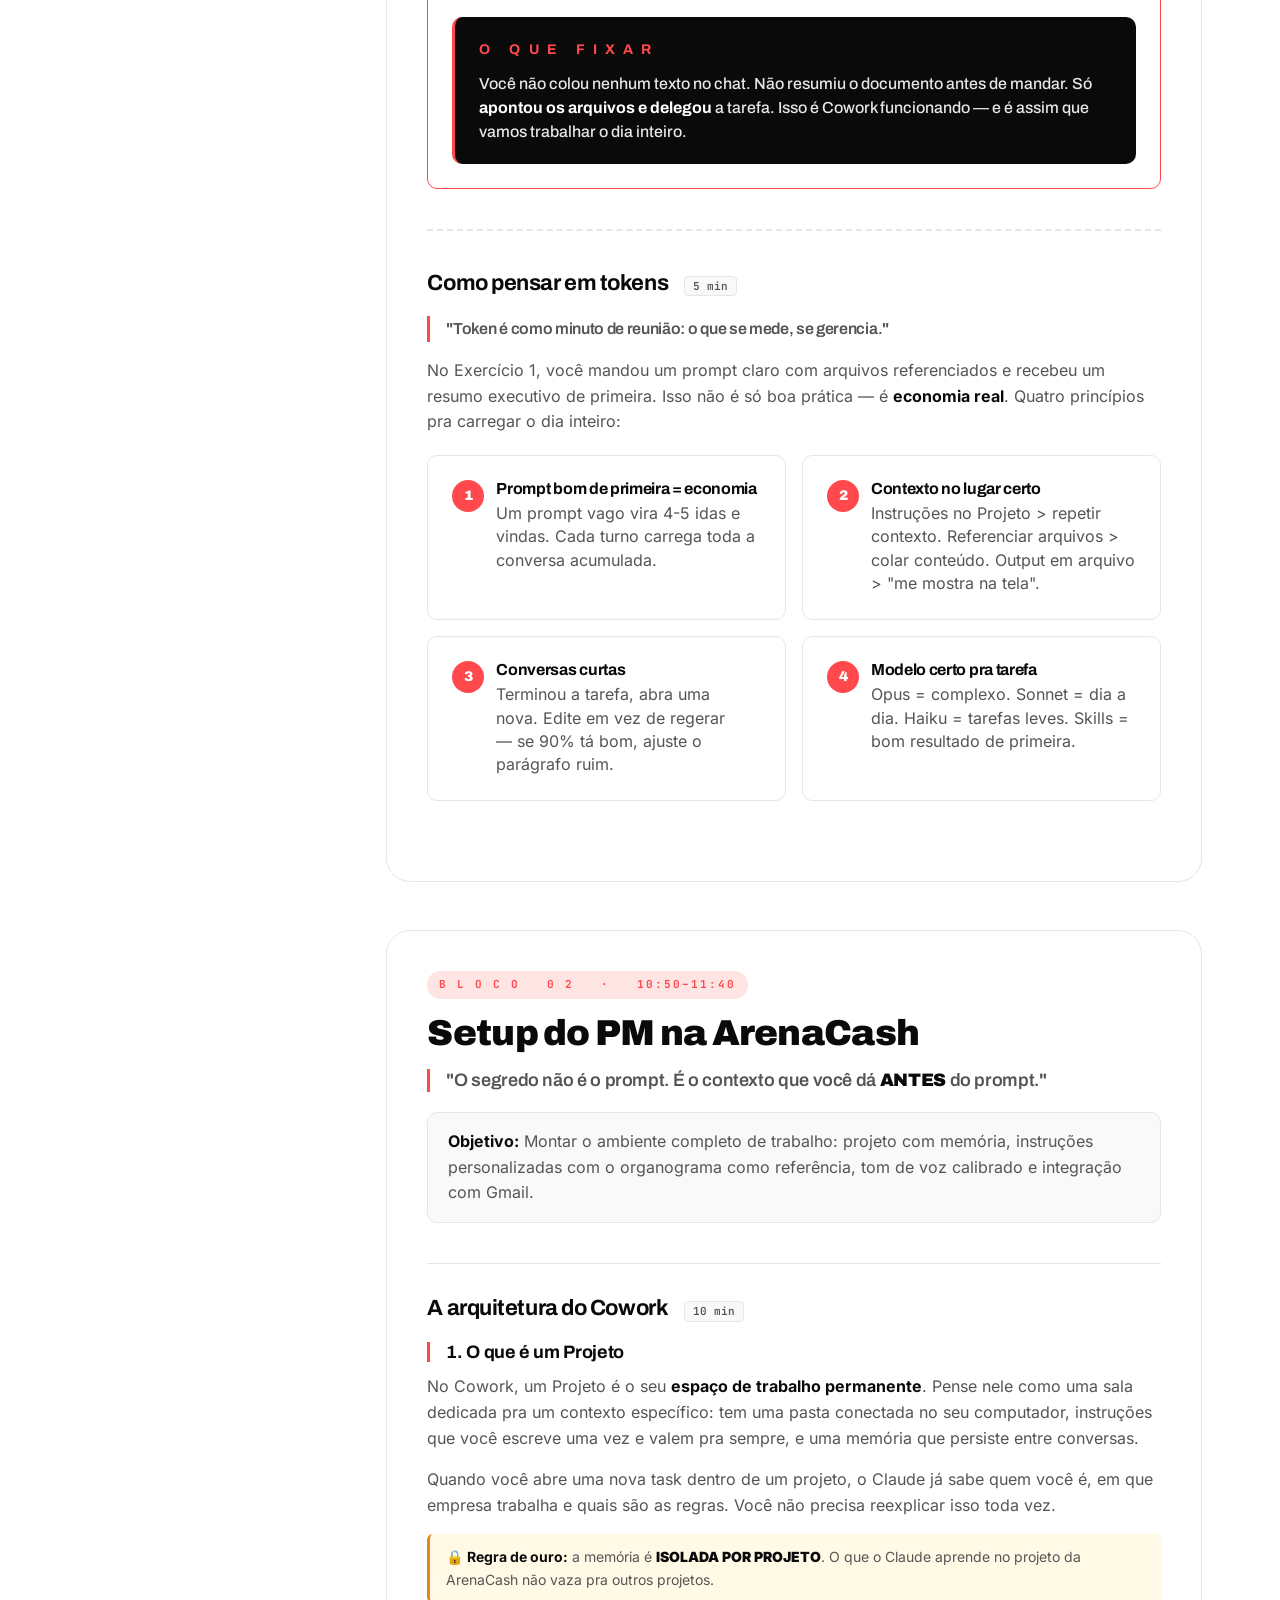
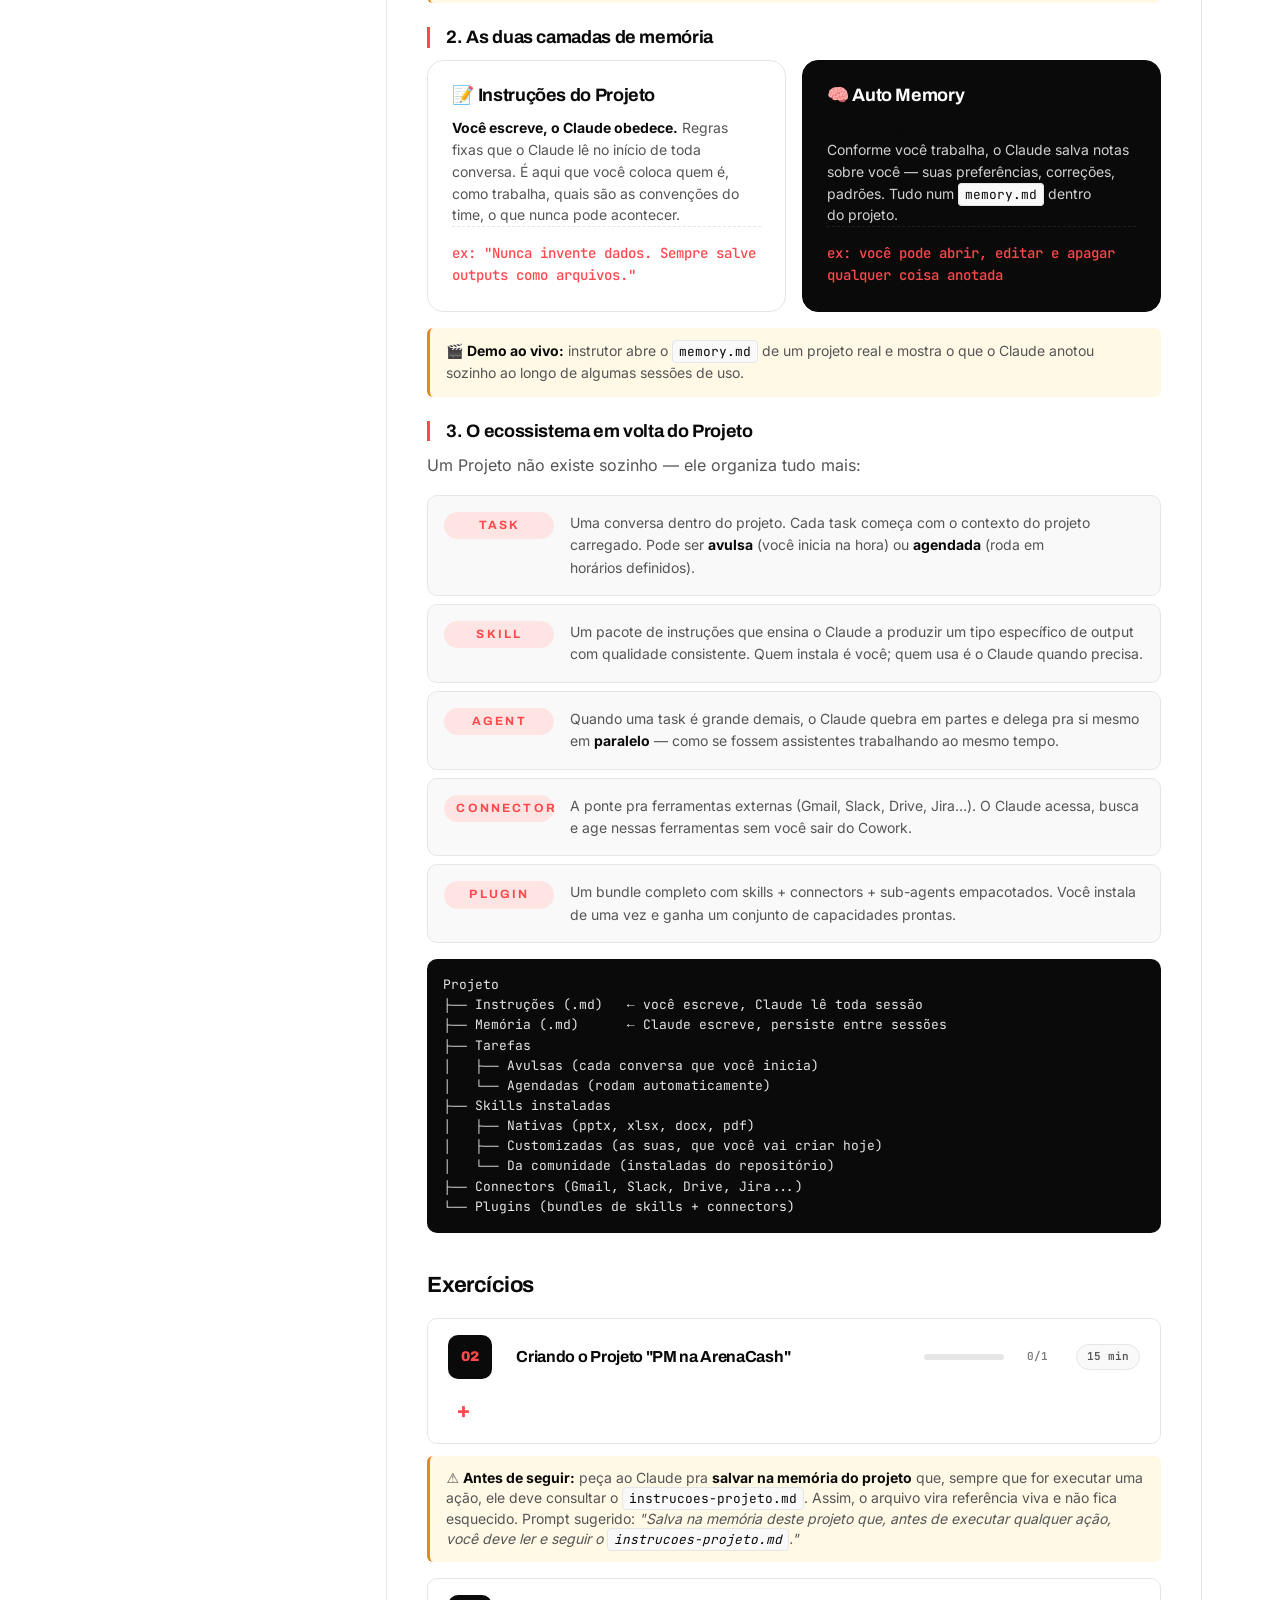
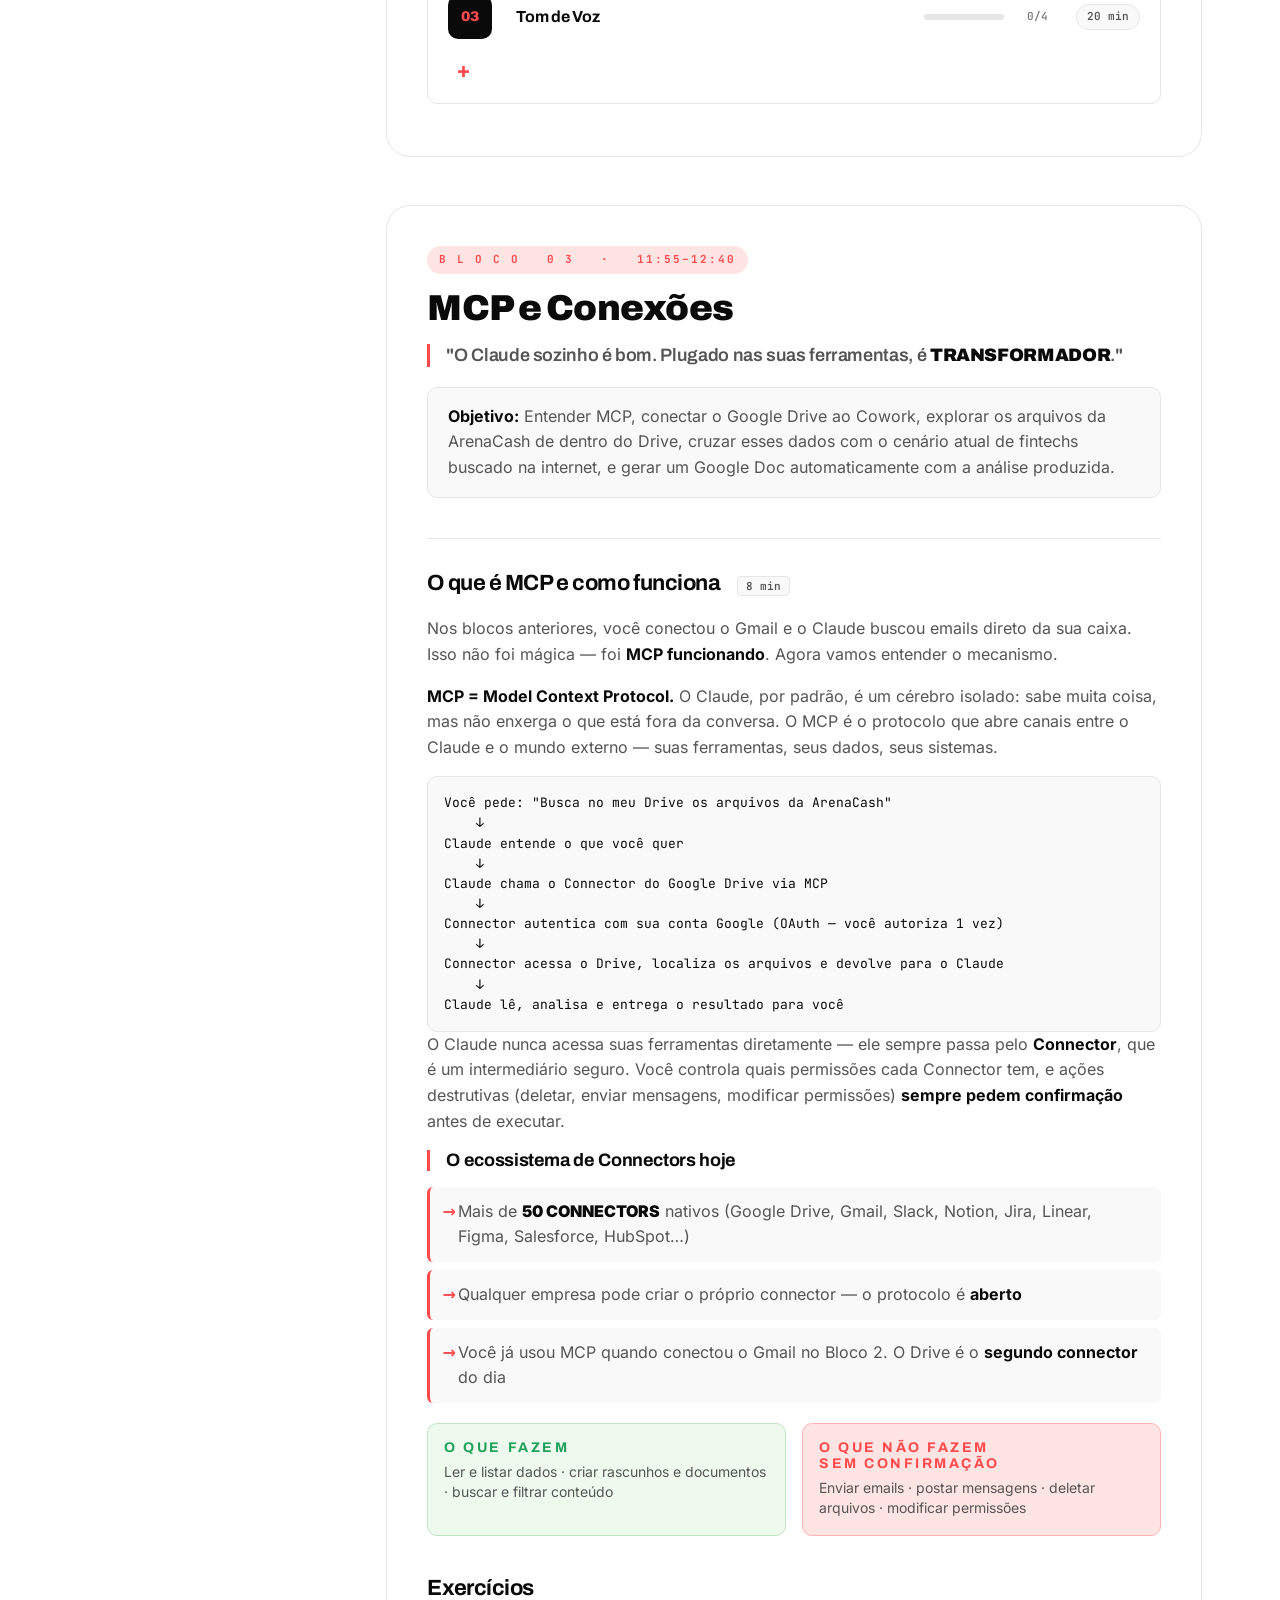
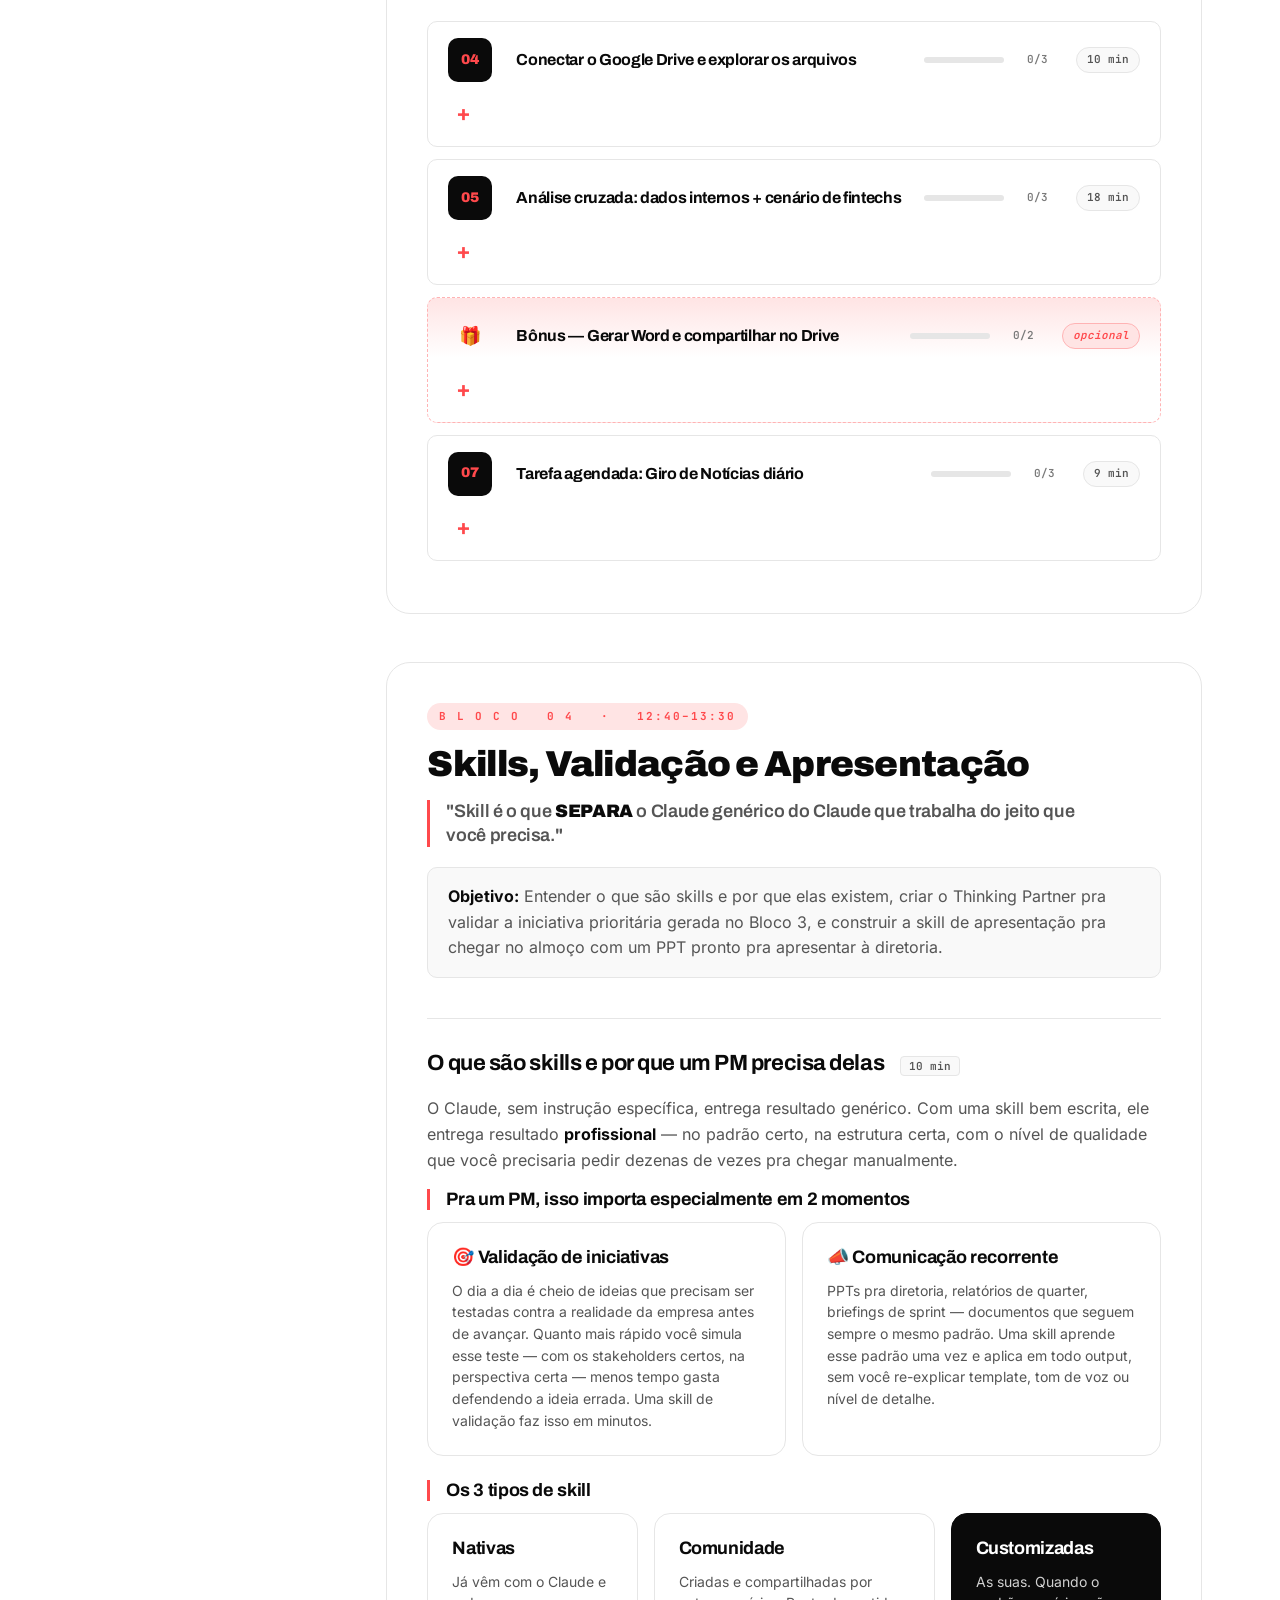
==== commit ceb32d6f: "Add stakeholder-profiles.md step to Ex 09 thinking partner Insere um Passo 1 que gera 04-skills/stak" ====
--- a/index.html
+++ b/index.html
@@ -1031,12 +1031,13 @@
 </div>
 <div class="step-block-body">
 <ol>
-<li>Baixe o arquivo <a href="kit/prd-generator-skill/SKILL.md" download><strong>SKILL.md da prd-generator</strong></a> (clique com o botão direito → "Salvar link como…")</li>
-<li>Dentro da pasta <code>ArenaCash-PM</code>, crie a estrutura <code>.claude/skills/prd-generator/</code></li>
-<li>Mova o <code>SKILL.md</code> baixado pra dentro dessa pasta — a estrutura final fica <code>ArenaCash-PM/.claude/skills/prd-generator/SKILL.md</code></li>
+<li>Baixe o pacote <a href="kit/prd-generator-skill/prd-generator.skill" download><strong>prd-generator.skill</strong></a> (clique com o botão direito → "Salvar link como…")</li>
+<li>O arquivo <code>.skill</code> é um zip — descompacte (clique duas vezes no Mac, "Extrair tudo" no Windows)</li>
+<li>Vai aparecer uma pasta <code>prd-generator/</code> com o <code>SKILL.md</code> dentro</li>
+<li>Mova essa pasta inteira pra dentro de <code>ArenaCash-PM/.claude/skills/</code> — a estrutura final fica <code>ArenaCash-PM/.claude/skills/prd-generator/SKILL.md</code></li>
 <li>Volte ao Cowork e, no chat do projeto, pergunte: <em>"Quais skills estão disponíveis neste projeto?"</em> — a <code>prd-generator</code> deve aparecer na lista</li>
 </ol>
-<p class="tip">💡 Esse é o padrão de instalação de <strong>qualquer skill da comunidade</strong>: você recebe a pasta, joga em <code>.claude/skills/</code> dentro do projeto, e o Claude carrega automaticamente. Não precisa reiniciar nem configurar nada.</p>
+<p class="tip">💡 Esse é o padrão de instalação de <strong>qualquer skill da comunidade</strong>: você baixa um pacote <code>.skill</code>, descompacta, joga a pasta em <code>.claude/skills/</code> dentro do projeto, e o Claude carrega automaticamente.</p>
 </div>
 </div>
 <div class="step-block">
@@ -1081,19 +1082,35 @@
 <summary><span class="ex-num">09</span><span class="ex-title">Criando e usando o Thinking Partner</span><span class="ex-time">20 min</span></summary>
 <div class="ex-body">
 <p class="ex-intro">O Bloco 3 gerou 5 iniciativas priorizadas por impacto × esforço e contextualizadas no mercado. <strong>Antes de apostar o quarter em uma delas</strong>, você precisa testá-las contra as prioridades reais de quem vai aprovar o orçamento e o roadmap. É aí que entra o Thinking Partner.</p>
-<p class="ex-subentrega"><strong>Entregável:</strong> skill <code>thinking-partner</code> instalada no projeto + decisão documentada com a iniciativa #1 escolhida e validada pelos C-levels.</p>
+<p class="ex-subentrega"><strong>Entregável:</strong> arquivo <code>stakeholder-profiles.md</code> com os perfis dos C-levels + skill <code>thinking-partner</code> instalada + decisão documentada com a iniciativa #1 escolhida e validada.</p>
 <div class="step-block">
 <div class="step-block-head">
 <span class="step-block-num">Passo 1</span>
 <span class="step-block-time">5 min</span>
+<h4 class="step-block-title">Extrair as personas dos C-levels das transcrições</h4>
+</div>
+<div class="step-block-body">
+<p>Antes de instalar a skill pronta, vale entender <strong>de onde saem as personas</strong>. Uma skill de thinking partner é, no fundo, um wrapper em cima de bons perfis de stakeholder. Vamos gerar esse insumo primeiro:</p>
+<div class="prompt-box">
+<p>Lê o <code>organograma-arenacash.md</code>, o <code>memo-estrategico-q2.md</code> e as três transcrições <code>transcricao-cfo.md</code>, <code>transcricao-cmo.md</code> e <code>transcricao-cto.md</code>. Cria um arquivo <code>04-skills/stakeholder-profiles.md</code> com o perfil resumido de cada C-level — Juliana (CFO), Beatriz (CMO) e Diego (CTO): cargo e responsabilidade, prioridades declaradas no Q2, principais preocupações, estilo de comunicação, e gatilhos de aprovação ou rejeição. Cita trechos curtos das transcrições pra ancorar cada característica — sem inventar nada que não esteja no texto.</p>
+</div>
+<p>Esse arquivo é o que normalmente vai <em>dentro</em> de uma skill de thinking partner. <strong class="shout">Conhecer o insumo te dá controle sobre o output.</strong></p>
+<p class="file-out">📄 <code>04-skills/stakeholder-profiles.md</code></p>
+</div>
+</div>
+<div class="step-block">
+<div class="step-block-head">
+<span class="step-block-num">Passo 2</span>
+<span class="step-block-time">5 min</span>
 <h4 class="step-block-title">Baixar e instalar a skill no projeto</h4>
 </div>
 <div class="step-block-body">
-<p>Pra ganhar tempo no curso, a skill <code>thinking-partner</code> já foi criada e está disponível pra download. Você instala exatamente como a <code>prd-generator</code> do exercício anterior:</p>
+<p>Pra ganhar tempo no curso, a skill <code>thinking-partner</code> já foi criada e está disponível pra download — <strong>ela já encapsula perfis equivalentes aos que você acabou de gerar</strong>. Instala exatamente como a <code>prd-generator</code> do exercício anterior:</p>
 <ol>
-<li>Baixe o arquivo <a href="kit/thinking-partner-skill/SKILL.md" download><strong>SKILL.md da thinking-partner</strong></a> (clique com o botão direito → "Salvar link como…")</li>
-<li>Dentro da pasta <code>ArenaCash-PM</code>, crie a estrutura <code>.claude/skills/thinking-partner/</code></li>
-<li>Mova o <code>SKILL.md</code> baixado pra dentro dessa pasta — a estrutura final fica <code>ArenaCash-PM/.claude/skills/thinking-partner/SKILL.md</code></li>
+<li>Baixe o pacote <a href="kit/thinking-partner-skill/thinking-partner.skill" download><strong>thinking-partner.skill</strong></a> (clique com o botão direito → "Salvar link como…")</li>
+<li>O arquivo <code>.skill</code> é um zip — descompacte (clique duas vezes no Mac, "Extrair tudo" no Windows)</li>
+<li>Vai aparecer uma pasta <code>thinking-partner/</code> com o <code>SKILL.md</code> dentro</li>
+<li>Mova essa pasta inteira pra dentro de <code>ArenaCash-PM/.claude/skills/</code> — a estrutura final fica <code>ArenaCash-PM/.claude/skills/thinking-partner/SKILL.md</code></li>
 <li>Volte ao Cowork e, no chat do projeto, pergunte: <em>"Quais skills estão disponíveis neste projeto?"</em> — a <code>thinking-partner</code> deve aparecer junto com a <code>prd-generator</code></li>
 </ol>
 <p><strong>Abra o <code>SKILL.md</code> no editor</strong> e leia o conteúdo — você vai ver as instruções estruturadas que fazem o Claude se comportar como um comitê de C-levels. <strong class="shout">Essa é a anatomia de uma skill.</strong></p>
@@ -1111,7 +1128,7 @@
 </div>
 <div class="step-block">
 <div class="step-block-head">
-<span class="step-block-num">Passo 2</span>
+<span class="step-block-num">Passo 3</span>
 <span class="step-block-time">7 min</span>
 <h4 class="step-block-title">Validar as iniciativas com os C-levels</h4>
 </div>
@@ -1125,7 +1142,7 @@
 </div>
 <div class="step-block">
 <div class="step-block-head">
-<span class="step-block-num">Passo 3</span>
+<span class="step-block-num">Passo 4</span>
 <span class="step-block-time">3 min</span>
 <h4 class="step-block-title">Escolher a iniciativa #1</h4>
 </div>
